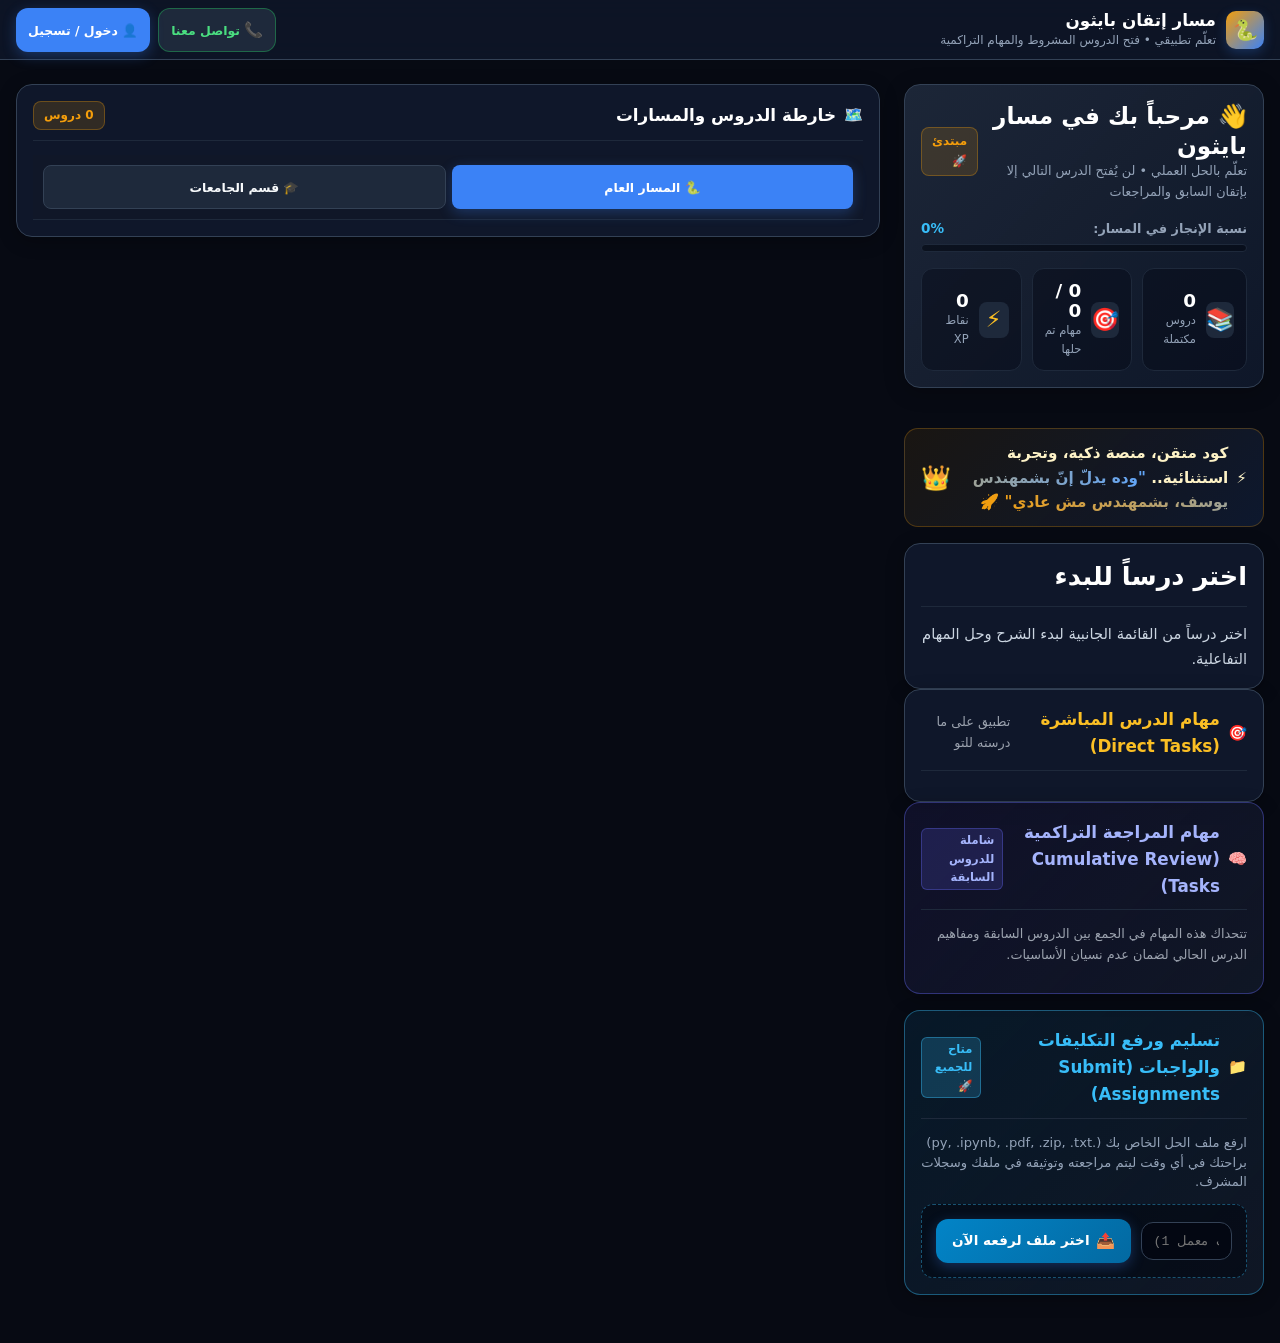
==== templates/index.html @ 4bca8550 "Correct contact phone number to 01050399949" ====
<!DOCTYPE html>
<html lang="ar" dir="rtl">
<head>
    <meta charset="UTF-8">
    <meta name="viewport" content="width=device-width, initial-scale=1.0">
    <title>منصة بايثون التفاعلية | Python Mastery</title>
    <link rel="stylesheet" href="/static/css/style.css">
</head>
<body>

    <!-- Compact Sticky Header -->
    <header>
        <div class="header-inner">
            <div class="logo-group">
                <div class="logo-badge">🐍</div>
                <div class="title-group">
                    <h1>مسار إتقان بايثون</h1>
                    <p>تعلّم تطبيقي • فتح الدروس المشروط والمهام التراكمية</p>
                </div>
            </div>
            
            <div class="header-actions">
                <div id="user-info-area" style="display: flex; align-items: center; gap: 8px;">
                    <button onclick="openContactModal()" class="btn-secondary" style="padding: 6px 12px; font-size: 0.78rem; display: inline-flex; align-items: center; gap: 4px; border-color: rgba(34, 197, 94, 0.4); color: #4ade80;">
                        <span>📞</span> تواصل معنا
                    </button>
                    <button id="btn-open-auth" onclick="openAuthModal()" class="btn-action" style="padding: 6px 12px; font-size: 0.78rem;">
                        👤 دخول / تسجيل
                    </button>
                    <div id="user-pill" style="display: none; align-items: center; gap: 6px;">
                        <span id="user-name-display" style="font-weight: 800; color: #f59e0b; font-size: 0.8rem;"></span>
                        <button id="btn-open-admin" onclick="openAdminModal()" class="btn-action" style="display: none; padding: 4px 10px; font-size: 0.72rem; background: linear-gradient(135deg, #f59e0b, #d97706); border:none; box-shadow: 0 0 10px rgba(245, 158, 11, 0.4);">
                            👑 لوحة الإدارة
                        </button>
                        <button onclick="logoutUser()" class="btn-secondary btn-danger" style="padding: 4px 8px; font-size: 0.72rem;">خروج</button>
                    </div>
                </div>

                <!-- Mobile Drawer Hamburger -->
                <button onclick="toggleMobileDrawer()" class="btn-icon-toggle" aria-label="فتح القائمة">
                    ☰
                </button>
            </div>
        </div>
    </header>

    <!-- Mobile Drawer Off-canvas -->
    <div id="mobile-drawer-backdrop" class="mobile-nav-backdrop" onclick="closeMobileDrawer()">
        <div class="mobile-drawer" onclick="event.stopPropagation()">
            <div class="drawer-header">
                <div class="drawer-title">
                    <span>🐍</span> مسار إتقان بايثون
                </div>
                <button onclick="closeMobileDrawer()" style="background:none; border:none; color: var(--text-muted); font-size: 1.5rem; cursor:pointer;">✕</button>
            </div>
            
            <div class="drawer-links">
                <a href="#dashboard-anchor" onclick="closeMobileDrawer()" class="drawer-link active">
                    <span>📊</span> لوحة تقدمي
                </a>
                <a href="#lessons-anchor" onclick="switchTrack('general'); closeMobileDrawer();" class="drawer-link">
                    <span>🐍</span> المسار العام لبايثون
                </a>
                <a href="#lessons-anchor" onclick="switchTrack('university'); closeMobileDrawer();" class="drawer-link" style="color: #c4b5fd;">
                    <span>🎓</span> قسم الجامعات والمقررات
                </a>
                <a href="#lesson-view-anchor" onclick="closeMobileDrawer()" class="drawer-link">
                    <span>📖</span> الدرس الحالي والمهام
                </a>
                <button onclick="openContactModal(); closeMobileDrawer();" class="drawer-link" style="color: #4ade80; text-align: right; width: 100%;">
                    <span>📞</span> تواصل معنا والدعم الفني
                </button>
                <button id="drawer-admin-btn" onclick="openAdminModal(); closeMobileDrawer();" class="drawer-link" style="display: none; color: #f59e0b; text-align: right; width: 100%;">
                    <span>👑</span> لوحة تحكم المشرف (Admin)
                </button>
                <button onclick="resetProgress(); closeMobileDrawer();" class="drawer-link" style="color: #f87171; text-align: right; width: 100%;">
                    <span>🔄</span> إعادة ضبط التقدم
                </button>
            </div>

            <div style="padding-top: 14px; border-top: 1px solid var(--border-subtle); text-align: center;">
                <span class="badge-status" id="drawer-progress-badge">التقدم: 0%</span>
            </div>
        </div>
    </div>

    <!-- Main Container -->
    <div class="container">
        
        <!-- Mobile & Desktop Student Dashboard Overview Card -->
        <div id="dashboard-anchor" class="student-dashboard-banner">
            <div class="dashboard-user-greeting">
                <div>
                    <h2 id="student-greeting" style="color: #fff; font-weight: 800;">👋 مرحباً بك في مسار بايثون</h2>
                    <p style="color: var(--text-muted); font-size: 0.8rem;">تعلّم بالحل العملي • لن يُفتح الدرس التالي إلا بإتقان السابق والمراجعات</p>
                </div>
                <div style="display: flex; align-items: center; gap: 8px;">
                    <button id="banner-admin-btn" onclick="openAdminModal()" class="btn-action" style="display: none; padding: 6px 14px; font-size: 0.85rem; font-weight: 800; background: linear-gradient(135deg, #f59e0b, #d97706); border: none; box-shadow: 0 0 14px rgba(245, 158, 11, 0.5); cursor: pointer; border-radius: 8px;">
                        👑 لوحة الإدارة (Admin)
                    </button>
                    <span id="student-level-badge" class="student-badge-level">مبتدئ 🚀</span>
                </div>
            </div>

            <div style="margin-top: 4px;">
                <div style="display: flex; justify-content: space-between; align-items: center; margin-bottom: 4px;">
                    <span style="font-size: 0.8rem; font-weight: 700; color: #94a3b8;">نسبة الإنجاز في المسار:</span>
                    <span id="overall-badge" style="font-weight: 800; color: #38bdf8; font-size: 0.85rem;">0%</span>
                </div>
                <div class="progress-bar-container">
                    <div id="progress-bar-fill" class="progress-bar-fill" style="width: 0%;"></div>
                </div>
            </div>

            <div class="metrics-grid">
                <div class="metric-card">
                    <div class="metric-icon">📚</div>
                    <div>
                        <div id="stat-completed-lessons" class="metric-val">0</div>
                        <div class="metric-lbl">دروس مكتملة</div>
                    </div>
                </div>
                <div class="metric-card">
                    <div class="metric-icon" style="color: #34d399;">🎯</div>
                    <div>
                        <div id="progress-stat" class="metric-val">0 / 0</div>
                        <div class="metric-lbl">مهام تم حلها</div>
                    </div>
                </div>
                <div class="metric-card">
                    <div class="metric-icon" style="color: #fbbf24;">⚡</div>
                    <div>
                        <div id="stat-xp" class="metric-val">0</div>
                        <div class="metric-lbl">نقاط XP</div>
                    </div>
                </div>
            </div>
        </div>

        <!-- Sidebar -->
        <aside id="lessons-anchor" class="sidebar">
            <div class="card">
                <div class="card-header">
                    <div class="card-title">
                        <span>🗺️</span> خارطة الدروس والمسارات
                    </div>
                    <span id="roadmap-counter" class="stat-pill">0 دروس</span>
                </div>
                <!-- Track Switcher Tabs -->
                <div style="display: flex; gap: 6px; padding: 10px; background: rgba(17, 24, 39, 0.6); border-bottom: 1px solid var(--border-subtle);">
                    <button id="track-btn-general" onclick="switchTrack('general')" class="btn-action" style="flex: 1; padding: 6px 8px; font-size: 0.78rem; font-weight: 700; border-radius: 8px;">
                        🐍 المسار العام
                    </button>
                    <button id="track-btn-university" onclick="switchTrack('university')" class="btn-secondary" style="flex: 1; padding: 6px 8px; font-size: 0.78rem; font-weight: 700; border-radius: 8px;">
                        🎓 قسم الجامعات
                    </button>
                </div>
                <div id="lesson-list" class="lesson-list">
                    <!-- Lessons loaded via JS -->
                </div>
            </div>
        </aside>

        <!-- Main Content -->
        <main id="lesson-view-anchor" class="main-content">
            
            <!-- Creative Intro Banner for Eng. Youssef -->
            <div class="hero-signature">
                <div class="hero-signature-text">
                    <span>⚡</span>
                    <div>
                        <span>كود متقن، منصة ذكية، وتجربة استثنائية.. </span>
                        <span class="hero-signature-tag">"وده يدلّ إنّ بشمهندس يوسف، بشمهندس مش عادي" 🚀</span>
                    </div>
                </div>
                <span style="font-size: 1.5rem;">👑</span>
            </div>

            <!-- Current Lesson Card -->
            <div class="card">
                <div class="lesson-header-top">
                    <div>
                        <span id="lesson-category" class="category-tag"></span>
                        <h2 id="lesson-title" class="lesson-main-title">اختر درساً للبدء</h2>
                    </div>
                    <div id="lesson-status-tag" class="status-badge"></div>
                </div>

                <div id="lesson-content" class="lesson-body">
                    اختر درساً من القائمة الجانبية لبدء الشرح وحل المهام التفاعلية.
                </div>
            </div>

            <!-- Direct Tasks -->
            <div class="card">
                <div class="card-header">
                    <div class="card-title" style="color: #fbbf24;">
                        <span>🎯</span> مهام الدرس المباشرة (Direct Tasks)
                    </div>
                    <span style="font-size: 0.8rem; color: #9ca3af;">تطبيق على ما درسته للتو</span>
                </div>
                <div id="tasks-container">
                    <!-- Direct Tasks -->
                </div>
            </div>

            <!-- Cumulative Review Tasks -->
            <div id="cumulative-section" class="card" style="border-color: rgba(99, 102, 241, 0.4); background: linear-gradient(135deg, rgba(30, 27, 75, 0.4), rgba(17, 24, 39, 0.9));">
                <div class="card-header">
                    <div class="card-title" style="color: #a5b4fc;">
                        <span>🧠</span> مهام المراجعة التراكمية (Cumulative Review Tasks)
                    </div>
                    <span class="task-badge-cumulative">شاملة للدروس السابقة</span>
                </div>
                <p style="font-size: 0.8rem; color: #9ca3af; margin-bottom: 12px;">تتحداك هذه المهام في الجمع بين الدروس السابقة ومفاهيم الدرس الحالي لضمان عدم نسيان الأساسيات.</p>
                <div id="cumulative-container">
                    <!-- Cumulative Tasks -->
                </div>
            </div>

            <!-- Dedicated Assignment Upload Card for Students -->
            <div id="assignment-upload-section" class="card" style="border-color: rgba(56, 189, 248, 0.4); background: linear-gradient(135deg, rgba(8, 47, 73, 0.4), rgba(17, 24, 39, 0.9)); margin-top: 16px;">
                <div class="card-header">
                    <div class="card-title" style="color: #38bdf8;">
                        <span>📁</span> تسليم ورفع التكليفات والواجبات (Submit Assignments)
                    </div>
                    <span class="task-badge-direct" style="background: rgba(56, 189, 248, 0.2); color: #38bdf8; border-color: rgba(56, 189, 248, 0.4);">متاح للجميع 🚀</span>
                </div>
                <p style="font-size: 0.82rem; color: #94a3b8; margin-bottom: 12px; line-height: 1.5;">
                    ارفع ملف الحل الخاص بك (.py, .ipynb, .pdf, .zip, .txt) براحتك في أي وقت ليتم مراجعته وتوثيقه في ملفك وسجلات المشرف.
                </p>

                <div style="display: flex; flex-direction: column; gap: 10px; background: rgba(3, 7, 18, 0.6); padding: 14px; border-radius: 12px; border: 1px dashed rgba(56, 189, 248, 0.4);">
                    <div style="display: flex; gap: 10px; flex-wrap: wrap; align-items: center;">
                        <input type="text" id="custom-upload-notes" class="code-textarea" style="min-height: 38px; height: 38px; flex: 2; padding: 6px 12px; font-size: 0.82rem;" placeholder="ملاحظة أو اسم المهمة (اختياري - مثال: حل تكليف معمل 1)">
                        <label for="direct-dropzone-input" class="btn-action" style="padding: 8px 16px; font-size: 0.85rem; cursor: pointer; display: inline-flex; align-items: center; gap: 6px; background: linear-gradient(135deg, #0284c7, #0369a1); border: none;">
                            <span>📤</span> اختر ملف لرفعه الآن
                        </label>
                        <input type="file" id="direct-dropzone-input" onchange="handleDirectFileUpload(event)" style="display: none;" accept=".py,.txt,.pdf,.zip,.ipynb">
                    </div>
                    <div id="direct-upload-status" style="display: none; padding: 8px 12px; border-radius: 8px; font-size: 0.82rem;"></div>
                </div>
            </div>

        </main>
    </div>

    <!-- Code Editor Modal -->
    <div id="code-modal" class="modal-backdrop hidden">
        <div class="modal-content">
            <div class="modal-header">
                <div style="display: flex; align-items: center; gap: 8px;">
                    <span id="modal-task-badge" class="task-badge-direct">تمرين</span>
                    <h4 id="modal-task-title" style="color: #fff; font-weight: 700;">محرر حل المهمة</h4>
                </div>
                <button onclick="closeEditor()" style="background:none; border:none; color:#9ca3af; font-size:1.5rem; cursor:pointer;">✕</button>
            </div>

            <div class="modal-body">
                <div class="task-prompt-box">
                    <div style="font-weight: 700; color: #fff; margin-bottom: 4px;">المطلوب:</div>
                    <div id="modal-task-instruction" style="color: #d1d5db; white-space: pre-line;"></div>
                    <div id="modal-hint-box" style="margin-top: 10px; display: none; background: rgba(245, 158, 11, 0.1); border: 1px solid rgba(245, 158, 11, 0.3); padding: 8px 12px; border-radius: 8px; font-size: 0.8rem; color: #fcd34d;"></div>
                </div>

                <div>
                    <div style="display: flex; justify-content: space-between; align-items: center; margin-bottom: 6px; flex-wrap: wrap; gap: 6px;">
                        <span style="font-size: 0.8rem; font-weight: 700; color: #9ca3af;">محرر كود بايثون (Python 3):</span>
                        <div style="display: flex; gap: 8px; align-items: center;">
                            <label for="submission-file-input" class="btn-secondary" style="padding: 3px 8px; font-size: 0.75rem; cursor: pointer; display: inline-flex; align-items: center; gap: 4px; color: #38bdf8; border-color: rgba(56, 189, 248, 0.4);">
                                <span>📁</span> رفع ملف تكليف (.py / ملف)
                            </label>
                            <input type="file" id="submission-file-input" onchange="handleSubmissionFileUpload(event)" style="display: none;" accept=".py,.txt,.pdf,.zip,.ipynb">
                            <button onclick="toggleHint()" style="background:none; border:none; color: #fbbf24; cursor: pointer; font-size: 0.8rem; text-decoration: underline;">💡 تلميح</button>
                        </div>
                    </div>
                    <div id="upload-status-pill" style="display: none; padding: 6px 10px; margin-bottom: 6px; border-radius: 6px; font-size: 0.78rem;"></div>
                    <textarea id="code-editor" class="code-textarea" rows="8" spellcheck="false" placeholder="# يمكنك كتابة الكود هنا أو رفع ملف الحل مباشرة من زر الرفع بالأعلى"></textarea>
                </div>

                <!-- Result Box With Creative Punchline -->
                <div id="result-box" class="result-box" style="display: none;">
                    <div class="youssef-punchline">
                        <span style="font-size: 1.3rem;">🔥</span>
                        <div class="youssef-punchline-text">
                            "وده يدلّ إنّ بشمهندس يوسف، بشمهندس مش عادي" ✨
                        </div>
                    </div>
                    <div id="result-title" style="font-weight: 700; font-size: 0.85rem; margin-bottom: 4px; direction: rtl;"></div>
                    <div id="result-feedback" style="font-size: 0.9rem; margin-bottom: 8px; direction: rtl; font-weight: 600;"></div>
                    <div style="font-size: 0.75rem; color: #9ca3af; margin-bottom: 4px;">Terminal Output:</div>
                    <pre id="result-output" style="background: rgba(0,0,0,0.5); padding: 8px; border-radius: 6px; font-size: 0.8rem; color: #e5e7eb; overflow-x: auto; white-space: pre-wrap; margin:0;"></pre>
                </div>
            </div>

            <div class="modal-footer">
                <div class="modal-footer-actions">
                    <button id="btn-run-code" onclick="testRunCode()" class="btn-secondary">
                        ▶️ تجربة الكود
                    </button>
                    <button id="btn-submit-task" onclick="submitTaskCode()" class="btn-action">
                        🚀 إرسال وتحقق
                    </button>
                </div>
                <button onclick="closeEditor()" class="btn-secondary" style="color: var(--text-dim);">
                    إغلاق المحرر
                </button>
            </div>
        </div>
    </div>

    <!-- Auth Modal (Register / Login) -->
    <div id="auth-modal" class="modal-backdrop hidden">
        <div class="modal-content" style="max-width: 420px;">
            <div class="modal-header">
                <h4 id="auth-modal-title" style="color: #fff; font-weight: 700;">تسجيل الدخول</h4>
                <button onclick="closeAuthModal()" style="background:none; border:none; color:#9ca3af; font-size:1.5rem; cursor:pointer;">✕</button>
            </div>
            <div class="modal-body" style="gap: 12px;">
                <div style="display: flex; gap: 8px; border-bottom: 1px solid var(--border-color); padding-bottom: 8px;">
                    <button id="tab-login" onclick="switchAuthTab('login')" class="btn-action" style="flex: 1; font-size: 0.85rem; padding: 6px;">دخول</button>
                    <button id="tab-register" onclick="switchAuthTab('register')" class="btn-secondary" style="flex: 1; font-size: 0.85rem; padding: 6px;">حساب جديد</button>
                </div>
                <div>
                    <label style="font-size: 0.8rem; color: #9ca3af; display: block; margin-bottom: 4px;">اسم المستخدم:</label>
                    <input id="auth-username" type="text" class="code-textarea" style="min-height: 42px; height: 42px; padding: 8px 12px; font-family: inherit; font-size: 0.9rem;" placeholder="مثال: youssef">
                </div>
                <div id="auth-email-group" style="display: none;">
                    <label style="font-size: 0.8rem; color: #9ca3af; display: block; margin-bottom: 4px;">البريد الإلكتروني:</label>
                    <input id="auth-email" type="email" class="code-textarea" style="min-height: 42px; height: 42px; padding: 8px 12px; font-family: inherit; font-size: 0.9rem;" placeholder="example@mail.com">
                </div>
                <div>
                    <label style="font-size: 0.8rem; color: #9ca3af; display: block; margin-bottom: 4px;">كلمة المرور:</label>
                    <input id="auth-password" type="password" class="code-textarea" style="min-height: 42px; height: 42px; padding: 8px 12px; font-family: inherit; font-size: 0.9rem;" placeholder="••••••••">
                </div>
                <div id="auth-error-msg" style="display: none; color: #f87171; font-size: 0.8rem; background: rgba(239, 68, 68, 0.1); padding: 8px; border-radius: 6px; border: 1px solid rgba(239, 68, 68, 0.3);"></div>
            </div>
            <div class="modal-footer" style="flex-direction: row;">
                <button onclick="closeAuthModal()" class="btn-secondary" style="flex: 1;">إلغاء</button>
                <button id="btn-submit-auth" onclick="submitAuth()" class="btn-action" style="flex: 2;">تسجيل الدخول</button>
            </div>
        </div>
    </div>

    <!-- In-Page Admin Dashboard Modal -->
    <div id="admin-modal" class="modal-backdrop hidden" style="align-items: center; justify-content: center; padding: 16px;">
        <div class="modal-content" style="max-width: 950px; width: 100%; border-radius: 16px; border-bottom: 1px solid var(--border-color); max-height: 88vh; display: flex; flex-direction: column;">
            <div class="modal-header">
                <div style="display: flex; align-items: center; gap: 8px;">
                    <span style="font-size: 1.3rem;">👑</span>
                    <div>
                        <h4 style="color: #fff; font-weight: 800; margin: 0;">لوحة تحكم المشرف (Admin Control)</h4>
                        <span style="font-size: 0.72rem; color: #9ca3af;">مراقبة الطلاب • إدارة الحسابات • حذف المستخدمين</span>
                    </div>
                </div>
                <button onclick="closeAdminModal()" style="background:none; border:none; color:#9ca3af; font-size:1.5rem; cursor:pointer;">✕</button>
            </div>

            <!-- Admin Navigation Tabs -->
            <div style="display: flex; gap: 8px; padding: 10px 16px; background: rgba(17, 24, 39, 0.8); border-bottom: 1px solid var(--border-color); overflow-x: auto; flex-wrap: wrap;">
                <button id="adm-tab-btn-overview" onclick="switchAdminTab('overview')" class="btn-action" style="padding: 6px 12px; font-size: 0.8rem; border-radius: 8px;">
                    📊 النظرة العامة والنشاط
                </button>
                <button id="adm-tab-btn-students" onclick="switchAdminTab('students')" class="btn-secondary" style="padding: 6px 12px; font-size: 0.8rem; border-radius: 8px;">
                    👥 إدارة الطلاب (<span id="adm-badge-users">0</span>)
                </button>
                <button id="adm-tab-btn-submissions" onclick="switchAdminTab('submissions')" class="btn-secondary" style="padding: 6px 12px; font-size: 0.8rem; border-radius: 8px; color: #a78bfa; border-color: rgba(167, 139, 250, 0.4);">
                    📁 ملفات وتكليفات الطلاب (<span id="adm-badge-files">0</span>)
                </button>
                <button id="adm-tab-btn-codes" onclick="switchAdminTab('codes')" class="btn-secondary" style="padding: 6px 12px; font-size: 0.8rem; border-radius: 8px; color: #34d399; border-color: rgba(52, 211, 153, 0.4);">
                    💻 فاحص أكواد المهام المحلولة
                </button>
                <button id="adm-tab-btn-creator" onclick="switchAdminTab('creator')" class="btn-secondary" style="padding: 6px 12px; font-size: 0.8rem; border-radius: 8px; color: #fbbf24; border-color: rgba(251, 191, 36, 0.4);">
                    ➕ نشر مهمة / درس جديد
                </button>
                <button id="adm-tab-btn-inquiries" onclick="switchAdminTab('inquiries')" class="btn-secondary" style="padding: 6px 12px; font-size: 0.8rem; border-radius: 8px; color: #38bdf8; border-color: rgba(56, 189, 248, 0.4);">
                    📨 الرسائل والدعم (<span id="adm-badge-inquiries">0</span>)
                </button>
            </div>

            <div class="modal-body" style="padding: 16px; overflow-y: auto;">
                
                <!-- TAB 1: OVERVIEW & LIVE LOGINS -->
                <div id="adm-tab-overview">
                    <!-- Admin Stat Cards -->
                    <div style="display: grid; grid-template-columns: repeat(auto-fit, minmax(170px, 1fr)); gap: 12px; margin-bottom: 16px;">
                        <div style="background: rgba(17, 24, 39, 0.8); border: 1px solid var(--border-color); border-radius: 12px; padding: 12px; display: flex; align-items: center; gap: 12px;">
                            <span style="font-size: 1.8rem;">👥</span>
                            <div>
                                <div id="admin-stat-users" style="font-size: 1.4rem; font-weight: 800; color: #fff;">0</div>
                                <div style="font-size: 0.75rem; color: var(--text-muted);">إجمالي المسجلين</div>
                            </div>
                        </div>
                        <div style="background: rgba(17, 24, 39, 0.8); border: 1px solid var(--border-color); border-radius: 12px; padding: 12px; display: flex; align-items: center; gap: 12px;">
                            <span style="font-size: 1.8rem; color: #34d399;">🎯</span>
                            <div>
                                <div id="admin-stat-tasks" style="font-size: 1.4rem; font-weight: 800; color: #34d399;">0</div>
                                <div style="font-size: 0.75rem; color: var(--text-muted);">مهام تم حلها</div>
                            </div>
                        </div>
                        <div style="background: rgba(17, 24, 39, 0.8); border: 1px solid var(--border-color); border-radius: 12px; padding: 12px; display: flex; align-items: center; gap: 12px;">
                            <span style="font-size: 1.8rem; color: #fbbf24;">🏆</span>
                            <div>
                                <div id="admin-stat-lessons" style="font-size: 1.4rem; font-weight: 800; color: #fbbf24;">0</div>
                                <div style="font-size: 0.75rem; color: var(--text-muted);">دروس مكتملة</div>
                            </div>
                        </div>
                        <div style="background: rgba(17, 24, 39, 0.8); border: 1px solid var(--border-color); border-radius: 12px; padding: 12px; display: flex; align-items: center; gap: 12px;">
                            <span style="font-size: 1.8rem; color: #a78bfa;">📁</span>
                            <div>
                                <div id="admin-stat-submissions" style="font-size: 1.4rem; font-weight: 800; color: #a78bfa;">0</div>
                                <div style="font-size: 0.75rem; color: var(--text-muted);">ملفات تكليفات</div>
                            </div>
                        </div>
                        <div style="background: rgba(17, 24, 39, 0.8); border: 1px solid var(--border-color); border-radius: 12px; padding: 12px; display: flex; align-items: center; gap: 12px;">
                            <span style="font-size: 1.8rem; color: #38bdf8;">📞</span>
                            <div>
                                <div id="admin-stat-inquiries" style="font-size: 1.4rem; font-weight: 800; color: #38bdf8;">0</div>
                                <div style="font-size: 0.75rem; color: var(--text-muted);">رسائل وتواصل</div>
                            </div>
                        </div>
                    </div>

                    <!-- Recent Login History -->
                    <div style="background: rgba(3, 7, 18, 0.6); border: 1px solid var(--border-color); border-radius: 12px; overflow: hidden;">
                        <div style="padding: 10px 14px; background: rgba(17, 24, 39, 0.9); border-bottom: 1px solid var(--border-color); display: flex; justify-content: space-between; align-items: center;">
                            <span style="font-weight: 700; color: #60a5fa; font-size: 0.85rem;">🕒 آخر نشاط تسجيل دخول (Live Access):</span>
                            <span style="font-size: 0.72rem; color: #94a3b8;">تحديث دوري ومستمر</span>
                        </div>
                        <div style="overflow-x: auto; max-height: 260px;">
                            <table style="width: 100%; border-collapse: collapse; text-align: right; font-size: 0.78rem;">
                                <thead>
                                    <tr style="background: rgba(17, 24, 39, 0.5); color: #94a3b8;">
                                        <th style="padding: 8px 10px;">المستخدم</th>
                                        <th style="padding: 8px 10px;">عنوان IP</th>
                                        <th style="padding: 8px 10px;">الوقت والتاريخ</th>
                                    </tr>
                                </thead>
                                <tbody id="admin-logins-tbody">
                                    <tr><td colspan="3" style="text-align: center; color: #9ca3af; padding: 12px;">جاري تحميل السجلات...</td></tr>
                                </tbody>
                            </table>
                        </div>
                    </div>
                </div>

                <!-- TAB 2: STUDENTS MANAGEMENT -->
                <div id="adm-tab-students" style="display: none;">
                    <div style="background: rgba(3, 7, 18, 0.6); border: 1px solid var(--border-color); border-radius: 12px; overflow: hidden;">
                        <div style="padding: 10px 14px; background: rgba(17, 24, 39, 0.9); border-bottom: 1px solid var(--border-color); display: flex; justify-content: space-between; align-items: center; flex-wrap: wrap; gap: 8px;">
                            <span style="font-weight: 700; color: #fff; font-size: 0.85rem;">🎓 قائمة الطلاب وإدارة الحسابات:</span>
                            <div style="display: flex; gap: 8px;">
                                <input type="text" id="adm-search-student" onkeyup="filterStudentsTable()" placeholder="🔍 بحث باسم الطالب أو الإيميل..." class="code-textarea" style="min-height: 32px; height: 32px; padding: 4px 10px; font-size: 0.75rem; width: 200px;">
                                <button onclick="fetchAdminStats()" class="btn-secondary" style="padding: 3px 8px; font-size: 0.72rem;">🔄 تحديث</button>
                            </div>
                        </div>
                        <div style="overflow-x: auto; max-height: 380px;">
                            <table style="width: 100%; border-collapse: collapse; text-align: right; font-size: 0.82rem;">
                                <thead>
                                    <tr style="background: rgba(17, 24, 39, 0.5); color: #94a3b8; border-bottom: 1px solid var(--border-color);">
                                        <th style="padding: 10px;">المستخدم</th>
                                        <th style="padding: 10px;">البريد الإلكتروني</th>
                                        <th style="padding: 10px;">الرتبة</th>
                                        <th style="padding: 10px;">المهام المحلولة</th>
                                        <th style="padding: 10px;">آخر ظهور</th>
                                        <th style="padding: 10px; text-align: center;">إجراءات</th>
                                    </tr>
                                </thead>
                                <tbody id="admin-students-tbody">
                                    <tr><td colspan="6" style="text-align: center; color: #9ca3af; padding: 16px;">جاري التحميل...</td></tr>
                                </tbody>
                            </table>
                        </div>
                    </div>
                </div>

                <!-- TAB 3: UPLOADED ASSIGNMENT FILES -->
                <div id="adm-tab-submissions" style="display: none;">
                    <div style="background: rgba(3, 7, 18, 0.6); border: 1px solid rgba(167, 139, 250, 0.3); border-radius: 12px; overflow: hidden;">
                        <div style="padding: 10px 14px; background: rgba(88, 28, 135, 0.25); border-bottom: 1px solid rgba(167, 139, 250, 0.3); display: flex; justify-content: space-between; align-items: center; flex-wrap: wrap; gap: 8px;">
                            <span style="font-weight: 700; color: #c4b5fd; font-size: 0.85rem;">📁 تكليفات وملفات الطلاب المرفوعة (Assignment Files):</span>
                            <span style="font-size: 0.75rem; color: #94a3b8;">اضغط على 'تنزيل' لتحميل ومعاينة أي ملف في جهازك</span>
                        </div>
                        <div style="overflow-x: auto; max-height: 380px;">
                            <table style="width: 100%; border-collapse: collapse; text-align: right; font-size: 0.78rem;">
                                <thead>
                                    <tr style="background: rgba(17, 24, 39, 0.5); color: #94a3b8; border-bottom: 1px solid var(--border-color);">
                                        <th style="padding: 8px 10px;">الطالب</th>
                                        <th style="padding: 8px 10px;">اسم الملف</th>
                                        <th style="padding: 8px 10px;">ملاحظات / المهمة</th>
                                        <th style="padding: 8px 10px;">الحجم</th>
                                        <th style="padding: 8px 10px;">تاريخ الرفع</th>
                                        <th style="padding: 8px 10px; text-align: center;">تحميل / فتح</th>
                                    </tr>
                                </thead>
                                <tbody id="admin-submissions-tbody">
                                    <tr><td colspan="6" style="text-align: center; color: #9ca3af; padding: 14px;">لا توجد ملفات مرفوعة حتى الآن</td></tr>
                                </tbody>
                            </table>
                        </div>
                    </div>
                </div>

                <!-- TAB 4: LIVE CODE INSPECTOR (Actual student solutions) -->
                <div id="adm-tab-codes" style="display: none;">
                    <div style="background: rgba(3, 7, 18, 0.6); border: 1px solid rgba(52, 211, 153, 0.3); border-radius: 12px; overflow: hidden;">
                        <div style="padding: 10px 14px; background: rgba(6, 78, 59, 0.25); border-bottom: 1px solid rgba(52, 211, 153, 0.3); display: flex; justify-content: space-between; align-items: center;">
                            <span style="font-weight: 700; color: #6ee7b7; font-size: 0.85rem;">💻 فاحص أكواد الطلاب وحلول المهام المباشرة:</span>
                            <span style="font-size: 0.72rem; color: #94a3b8;">اضغط على أي حل لمعاينة كود الطالب بالكامل</span>
                        </div>
                        <div style="overflow-x: auto; max-height: 380px;">
                            <table style="width: 100%; border-collapse: collapse; text-align: right; font-size: 0.78rem;">
                                <thead>
                                    <tr style="background: rgba(17, 24, 39, 0.5); color: #94a3b8; border-bottom: 1px solid var(--border-color);">
                                        <th style="padding: 8px 10px;">الطالب</th>
                                        <th style="padding: 8px 10px;">معرف المهمة والدرس</th>
                                        <th style="padding: 8px 10px;">النتيجة</th>
                                        <th style="padding: 8px 10px;">تاريخ الإرسال</th>
                                        <th style="padding: 8px 10px; text-align: center;">الكود</th>
                                    </tr>
                                </thead>
                                <tbody id="admin-codes-tbody">
                                    <tr><td colspan="5" style="text-align: center; color: #9ca3af; padding: 14px;">لا توجد أكواد مرسلة حتى الآن</td></tr>
                                </tbody>
                            </table>
                        </div>
                    </div>
                </div>

                <!-- TAB 5: TASK & LESSON CREATOR -->
                <div id="adm-tab-creator" style="display: none;">
                    <div style="background: rgba(17, 24, 39, 0.8); border: 1px solid rgba(245, 158, 11, 0.3); border-radius: 12px; padding: 16px;">
                        <div style="display: flex; align-items: center; gap: 8px; margin-bottom: 14px; border-bottom: 1px solid rgba(245, 158, 11, 0.2); padding-bottom: 8px;">
                            <span style="font-size: 1.4rem;">➕</span>
                            <div>
                                <h4 style="color: #fbbf24; margin: 0; font-weight: 800;">إنشاء ونشر درس وتكليف جديد على المنصة</h4>
                                <span style="font-size: 0.75rem; color: #9ca3af;">أضف المهمة التي تريدها براحتك ليتم إدراجها فوراً للطلاب في المسار العام أو قسم الجامعات</span>
                            </div>
                        </div>

                        <div style="display: grid; grid-template-columns: 1fr 1fr; gap: 12px; margin-bottom: 12px;">
                            <div>
                                <label style="font-size: 0.8rem; color: #9ca3af; display: block; margin-bottom: 4px;">المسار المستهدف:</label>
                                <select id="adm-new-track" class="code-textarea" style="min-height: 38px; height: 38px; padding: 6px 10px; font-size: 0.85rem;">
                                    <option value="general">🐍 المسار العام لبايثون</option>
                                    <option value="university">🎓 قسم الجامعات والمقررات الأكاديمية</option>
                                </select>
                            </div>
                            <div>
                                <label style="font-size: 0.8rem; color: #9ca3af; display: block; margin-bottom: 4px;">تصنيف الدرس (Category):</label>
                                <input id="adm-new-category" type="text" class="code-textarea" style="min-height: 38px; height: 38px; padding: 6px 10px; font-size: 0.85rem;" placeholder="مثال: الخوارزميات، الدوال، OOP">
                            </div>
                        </div>

                        <div style="margin-bottom: 12px;">
                            <label style="font-size: 0.8rem; color: #9ca3af; display: block; margin-bottom: 4px;">عنوان الدرس (Lesson Title):</label>
                            <input id="adm-new-title" type="text" class="code-textarea" style="min-height: 38px; height: 38px; padding: 6px 10px; font-size: 0.85rem;" placeholder="مثال: القواميس المتقدمة (Dictionaries & Sets)">
                        </div>

                        <div style="margin-bottom: 12px;">
                            <label style="font-size: 0.8rem; color: #9ca3af; display: block; margin-bottom: 4px;">شرح تمهيدي للدرس (Markdown / Text):</label>
                            <textarea id="adm-new-content" class="code-textarea" rows="4" placeholder="اكتب شرحاً سريعاً أو أمثلة برمجية ليراها الطالب قبل حل المهمة..."></textarea>
                        </div>

                        <div style="background: rgba(3, 7, 18, 0.6); padding: 12px; border-radius: 10px; border: 1px solid var(--border-color); margin-bottom: 14px;">
                            <div style="font-size: 0.82rem; font-weight: 700; color: #fbbf24; margin-bottom: 10px;">🎯 بيانات المهمة والتكليف التطبيقي:</div>
                            
                            <div style="margin-bottom: 10px;">
                                <label style="font-size: 0.78rem; color: #9ca3af; display: block; margin-bottom: 4px;">عنوان المهمة:</label>
                                <input id="adm-new-task-title" type="text" class="code-textarea" style="min-height: 36px; height: 36px; padding: 6px 10px; font-size: 0.82rem;" placeholder="مثال: المهمة 1: استخراج المفاتيح الفريدة">
                            </div>

                            <div style="margin-bottom: 10px;">
                                <label style="font-size: 0.78rem; color: #9ca3af; display: block; margin-bottom: 4px;">نص المطلوب والتعليمات (Instruction):</label>
                                <textarea id="adm-new-task-instruction" class="code-textarea" rows="2" placeholder="اكتب المطلوب من الطالب بدقة..."></textarea>
                            </div>

                            <div style="display: grid; grid-template-columns: 1fr 1fr; gap: 10px; margin-bottom: 10px;">
                                <div>
                                    <label style="font-size: 0.78rem; color: #9ca3af; display: block; margin-bottom: 4px;">كود البداية التمهيدي (Starter Code):</label>
                                    <textarea id="adm-new-starter-code" class="code-textarea" rows="3" placeholder="# اكتب الكود هنا\n"></textarea>
                                </div>
                                <div>
                                    <label style="font-size: 0.78rem; color: #9ca3af; display: block; margin-bottom: 4px;">المخرجات المتوقعة للاجتياز (Expected Output):</label>
                                    <textarea id="adm-new-expected-output" class="code-textarea" rows="3" placeholder="المخرجات الدقيقة التي سيقارن بها المحرك لاجتياز المهمة..."></textarea>
                                </div>
                            </div>

                            <div>
                                <label style="font-size: 0.78rem; color: #9ca3af; display: block; margin-bottom: 4px;">تلميح مساعدة (Hint - اختياري):</label>
                                <input id="adm-new-hint" type="text" class="code-textarea" style="min-height: 36px; height: 36px; padding: 6px 10px; font-size: 0.82rem;" placeholder="تلميح لمساعدة الطالب إذا تعثر...">
                            </div>
                        </div>

                        <div id="adm-creator-status" style="display: none; padding: 10px; border-radius: 8px; margin-bottom: 10px; font-size: 0.82rem;"></div>

                        <button id="btn-create-task-submit" onclick="submitAdminNewTask()" class="btn-action" style="width: 100%; padding: 10px; font-size: 0.9rem; font-weight: 700; background: linear-gradient(135deg, #f59e0b, #d97706); border: none;">
                            🚀 نشر المهمة على المنصة الآن
                        </button>
                    </div>
                </div>

                <!-- TAB 6: CONTACT INQUIRIES -->
                <div id="adm-tab-inquiries" style="display: none;">
                    <div style="background: rgba(3, 7, 18, 0.6); border: 1px solid rgba(56, 189, 248, 0.3); border-radius: 12px; overflow: hidden;">
                        <div style="padding: 10px 14px; background: rgba(14, 116, 144, 0.25); border-bottom: 1px solid rgba(56, 189, 248, 0.3); display: flex; justify-content: space-between; align-items: center;">
                            <span style="font-weight: 700; color: #38bdf8; font-size: 0.85rem;">📨 رسائل وطلبات التواصل والدعم الفني:</span>
                        </div>
                        <div style="overflow-x: auto; max-height: 380px;">
                            <table style="width: 100%; border-collapse: collapse; text-align: right; font-size: 0.78rem;">
                                <thead>
                                    <tr style="background: rgba(17, 24, 39, 0.5); color: #94a3b8; border-bottom: 1px solid var(--border-color);">
                                        <th style="padding: 8px 10px;">الاسم</th>
                                        <th style="padding: 8px 10px;">بيانات التواصل</th>
                                        <th style="padding: 8px 10px;">نص الرسالة / الاستفسار</th>
                                        <th style="padding: 8px 10px;">التاريخ</th>
                                    </tr>
                                </thead>
                                <tbody id="admin-inquiries-tbody">
                                    <tr><td colspan="4" style="text-align: center; color: #9ca3af; padding: 14px;">جاري تحميل الرسائل...</td></tr>
                                </tbody>
                            </table>
                        </div>
                    </div>
                </div>

            </div>

            <div class="modal-footer" style="padding: 10px 16px;">
                <button onclick="closeAdminModal()" class="btn-secondary" style="width: 100%;">
                    إغلاق لوحة الإدارة
                </button>
            </div>
        </div>
    </div>

    <!-- Contact & Direct Call Modal -->
    <div id="contact-modal" class="modal-backdrop hidden" style="align-items: center; justify-content: center; padding: 16px;">
        <div class="modal-content" style="max-width: 480px; width: 100%;">
            <div class="modal-header">
                <div style="display: flex; align-items: center; gap: 8px;">
                    <span style="font-size: 1.3rem;">📞</span>
                    <div>
                        <h4 style="color: #fff; font-weight: 800; margin: 0;">تواصل مع البشمهندس يوسف</h4>
                        <span style="font-size: 0.72rem; color: #9ca3af;">دعم فني • استفسارات برمجية • تدريب خاص</span>
                    </div>
                </div>
                <button onclick="closeContactModal()" style="background:none; border:none; color:#9ca3af; font-size:1.5rem; cursor:pointer;">✕</button>
            </div>

            <div class="modal-body" style="gap: 12px;">
                <!-- Direct Call / WhatsApp Quick Cards -->
                <div style="background: linear-gradient(135deg, rgba(34, 197, 94, 0.15), rgba(16, 185, 129, 0.05)); border: 1px solid rgba(34, 197, 94, 0.3); border-radius: 12px; padding: 12px;">
                    <div style="font-size: 0.78rem; color: #86efac; font-weight: 700; margin-bottom: 8px;">اتصال مباشر أو واتساب:</div>
                    <div style="display: flex; align-items: center; justify-content: space-between; flex-wrap: wrap; gap: 8px;">
                        <span style="font-family: monospace; font-size: 1.15rem; font-weight: 800; color: #fff; direction: ltr; letter-spacing: 1px;">
                            01050399949
                        </span>
                        <div style="display: flex; gap: 6px;">
                            <a href="tel:01050399949" class="btn-action" style="padding: 6px 12px; font-size: 0.78rem; text-decoration: none; background: #22c55e;">
                                📞 اتصال
                            </a>
                            <a href="https://wa.me/201050399949" target="_blank" rel="noopener" class="btn-secondary" style="padding: 6px 12px; font-size: 0.78rem; text-decoration: none; border-color: #22c55e; color: #4ade80;">
                                💬 واتساب
                            </a>
                        </div>
                    </div>
                </div>

                <div style="text-align: center; color: #64748b; font-size: 0.75rem; position: relative;">
                    <span>أو أرسل استفسارك مباشرة وسيصل للداشبورد فوراً:</span>
                </div>

                <div>
                    <label style="font-size: 0.8rem; color: #9ca3af; display: block; margin-bottom: 4px;">الاسم الكريم:</label>
                    <input id="contact-name" type="text" class="code-textarea" style="min-height: 40px; height: 40px; padding: 8px 12px; font-family: inherit; font-size: 0.88rem;" placeholder="اسمك أو اسم حسابك">
                </div>

                <div>
                    <label style="font-size: 0.8rem; color: #9ca3af; display: block; margin-bottom: 4px;">رقم الموبايل أو الواتساب أو الإيميل:</label>
                    <input id="contact-info" type="text" class="code-textarea" style="min-height: 40px; height: 40px; padding: 8px 12px; font-family: inherit; font-size: 0.88rem;" placeholder="مثال: 010... أو yourname@mail.com">
                </div>

                <div>
                    <label style="font-size: 0.8rem; color: #9ca3af; display: block; margin-bottom: 4px;">الرسالة أو الاستفسار:</label>
                    <textarea id="contact-message" class="code-textarea" rows="3" style="min-height: 70px; padding: 8px 12px; font-family: inherit; font-size: 0.88rem;" placeholder="اكتب سؤالك أو ما تريد التواصل بشأنه..."></textarea>
                </div>

                <div id="contact-status-msg" style="display: none; padding: 8px; border-radius: 6px; font-size: 0.8rem;"></div>
            </div>

            <div class="modal-footer" style="flex-direction: row; gap: 8px;">
                <button onclick="closeContactModal()" class="btn-secondary" style="flex: 1;">إلغاء</button>
                <button id="btn-submit-contact" onclick="submitContactForm()" class="btn-action" style="flex: 2; background: linear-gradient(135deg, #10b981, #059669);">
                    🚀 إرسال الرسالة
                </button>
            </div>
        </div>
    </div>

    <!-- Mobile Fixed Bottom Navigation Bar -->
    <nav class="bottom-nav">
        <a href="#dashboard-anchor" class="bottom-nav-item active">
            <span class="nav-icon">📊</span>
            <span>التقدم</span>
        </a>
        <a href="#lessons-anchor" class="bottom-nav-item">
            <span class="nav-icon">🗺️</span>
            <span>الدروس</span>
        </a>
        <a href="#lesson-view-anchor" class="bottom-nav-item">
            <span class="nav-icon">📖</span>
            <span>الدرس</span>
        </a>
        <a href="javascript:void(0)" onclick="handleMobileAccountClick()" class="bottom-nav-item">
            <span class="nav-icon">👤</span>
            <span>حسابي</span>
        </a>
    </nav>

    <script>
        let currentLessonId = null;
        let currentActiveTask = null;
        let platformState = null;
        let authMode = "login"; // "login" or "register"
        let currentTrack = "general"; // "general" or "university"

        function switchTrack(track) {
            currentTrack = track;
            const btnGeneral = document.getElementById('track-btn-general');
            const btnUni = document.getElementById('track-btn-university');
            if (track === 'general') {
                if (btnGeneral) { btnGeneral.className = 'btn-action'; }
                if (btnUni) { btnUni.className = 'btn-secondary'; }
            } else {
                if (btnGeneral) { btnGeneral.className = 'btn-secondary'; }
                if (btnUni) { btnUni.className = 'btn-action'; }
            }

            // Find first unlocked lesson in this track
            if (platformState && platformState.lessons) {
                const trackLessons = platformState.lessons.filter(l => (l.track || 'general') === track);
                if (trackLessons.length > 0) {
                    const firstUnlocked = trackLessons.find(l => l.unlocked) || trackLessons[0];
                    loadLesson(firstUnlocked.id);
                }
            }
            renderRoadmap();
        }

        function toggleMobileDrawer() {
            const drawer = document.getElementById('mobile-drawer-backdrop');
            if (drawer) {
                drawer.classList.toggle('active');
            }
        }

        function closeMobileDrawer() {
            const drawer = document.getElementById('mobile-drawer-backdrop');
            if (drawer) {
                drawer.classList.remove('active');
            }
        }

        function handleMobileAccountClick() {
            if (platformState && platformState.user) {
                toggleMobileDrawer();
            } else {
                openAuthModal();
            }
        }

        function openAuthModal() {
            document.getElementById('auth-modal').classList.remove('hidden');
            document.getElementById('auth-error-msg').style.display = 'none';
        }

        function closeAuthModal() {
            document.getElementById('auth-modal').classList.add('hidden');
        }

        function switchAuthTab(mode) {
            authMode = mode;
            const tabLogin = document.getElementById('tab-login');
            const tabReg = document.getElementById('tab-register');
            const emailGroup = document.getElementById('auth-email-group');
            const title = document.getElementById('auth-modal-title');
            const submitBtn = document.getElementById('btn-submit-auth');
            document.getElementById('auth-error-msg').style.display = 'none';

            if (mode === 'login') {
                tabLogin.className = 'btn-action';
                tabReg.className = 'btn-secondary';
                emailGroup.style.display = 'none';
                title.textContent = 'تسجيل الدخول';
                submitBtn.textContent = 'تسجيل الدخول';
            } else {
                tabLogin.className = 'btn-secondary';
                tabReg.className = 'btn-action';
                emailGroup.style.display = 'block';
                title.textContent = 'إنشاء حساب جديد';
                submitBtn.textContent = 'إنشاء حساب';
            }
        }

        async function submitAuth() {
            const username = document.getElementById('auth-username').value.trim();
            const email = document.getElementById('auth-email').value.trim();
            const password = document.getElementById('auth-password').value;
            const errorBox = document.getElementById('auth-error-msg');
            const submitBtn = document.getElementById('btn-submit-auth');

            errorBox.style.display = 'none';
            submitBtn.disabled = true;

            const endpoint = authMode === 'login' ? '/api/auth/login' : '/api/auth/register';
            const payload = authMode === 'login' 
                ? { username_or_email: username, password: password }
                : { username: username, email: email, password: password };

            try {
                const res = await fetch(endpoint, {
                    method: 'POST',
                    headers: { 'Content-Type': 'application/json' },
                    body: JSON.stringify(payload)
                });
                const data = await res.json();
                if (!res.ok || !data.success) {
                    errorBox.textContent = data.error || 'حدث خطأ في المصادقة';
                    errorBox.style.display = 'block';
                } else {
                    closeAuthModal();
                    await fetchPlatformState();
                }
            } catch (err) {
                errorBox.textContent = 'خطأ في الاتصال بالخادم';
                errorBox.style.display = 'block';
            } finally {
                submitBtn.disabled = false;
            }
        }

        async function logoutUser() {
            await fetch('/api/auth/logout', { method: 'POST' });
            await fetchPlatformState();
        }

        async function fetchPlatformState() {
            try {
                const res = await fetch('/api/status');
                platformState = await res.json();

                // Update user header state
                const openAuthBtn = document.getElementById('btn-open-auth');
                const userPill = document.getElementById('user-pill');
                const nameDisplay = document.getElementById('user-name-display');

                const btnOpenAdmin = document.getElementById('btn-open-admin');
                const drawerAdminBtn = document.getElementById('drawer-admin-btn');
                const bannerAdminBtn = document.getElementById('banner-admin-btn');

                if (platformState.user) {
                    openAuthBtn.style.display = 'none';
                    userPill.style.display = 'flex';
                    nameDisplay.textContent = '👤 ' + platformState.user.username;
                    const isAdmin = platformState.user.role === 'admin';
                    if (btnOpenAdmin) btnOpenAdmin.style.display = isAdmin ? 'inline-block' : 'none';
                    if (drawerAdminBtn) drawerAdminBtn.style.display = isAdmin ? 'block' : 'none';
                    if (bannerAdminBtn) bannerAdminBtn.style.display = isAdmin ? 'inline-block' : 'none';

                    const greeting = document.getElementById('student-greeting');
                    if (greeting) greeting.textContent = `👋 مرحباً بك يا ${platformState.user.username}`;
                } else {
                    openAuthBtn.style.display = 'block';
                    userPill.style.display = 'none';
                    if (btnOpenAdmin) btnOpenAdmin.style.display = 'none';
                    if (drawerAdminBtn) drawerAdminBtn.style.display = 'none';
                    if (bannerAdminBtn) bannerAdminBtn.style.display = 'none';

                    const greeting = document.getElementById('student-greeting');
                    if (greeting) greeting.textContent = `👋 مرحباً بك في مسار بايثون`;
                }

                renderRoadmap();
                if (!currentLessonId && platformState.lessons.length > 0) {
                    loadLesson(platformState.lessons[0].id);
                } else if (currentLessonId) {
                    loadLesson(currentLessonId);
                }
            } catch (err) {
                console.error("Error fetching state:", err);
            }
        }

        function renderRoadmap() {
            const list = document.getElementById('lesson-list');
            list.innerHTML = '';

            let totalTasks = 0;
            let totalDone = 0;
            let completedLessonsCount = 0;

            const filteredLessons = platformState.lessons.filter(l => (l.track || 'general') === currentTrack);

            platformState.lessons.forEach(l => {
                totalTasks += l.total_tasks;
                totalDone += l.completed_tasks;
                if (l.completed) completedLessonsCount++;
            });

            filteredLessons.forEach(l => {

                const card = document.createElement('div');
                const isSelected = l.id === currentLessonId;

                let stateBadge = '';
                let extraClasses = '';

                if (!l.unlocked) {
                    extraClasses = 'locked';
                    stateBadge = '<span class="status-badge badge-locked">🔒 مقفل</span>';
                } else if (l.completed) {
                    extraClasses = 'completed';
                    stateBadge = '<span class="status-badge badge-done">✓ مكتمل</span>';
                } else {
                    stateBadge = `<span class="status-badge badge-progress">${l.completed_tasks}/${l.total_tasks} مهام</span>`;
                }

                if (isSelected) extraClasses += ' selected';

                card.className = `lesson-item ${extraClasses}`;
                card.onclick = () => {
                    if (l.unlocked) {
                        loadLesson(l.id);
                        // On small mobile screens, smoothly scroll to lesson content view
                        if (window.innerWidth <= 768) {
                            const lessonTarget = document.getElementById('lesson-view-anchor');
                            if (lessonTarget) lessonTarget.scrollIntoView({ behavior: 'smooth' });
                        }
                    } else {
                        alert("🔒 هذا الدرس مقفل حالياً!\nيجب عليك إكمال جميع مهام ومراجعات الدرس السابق أولاً لتتمكن من فتحه.");
                    }
                };

                card.innerHTML = `
                    <div class="lesson-item-header">
                        <span class="category-tag">${l.category}</span>
                        ${stateBadge}
                    </div>
                    <div class="lesson-item-title">${l.title}</div>
                    <div class="lesson-item-desc">${l.description}</div>
                `;
                list.appendChild(card);
            });

            const percent = Math.round((totalDone / (totalTasks || 1)) * 100);
            const xpPoints = totalDone * 100;

            const progressStat = document.getElementById('progress-stat');
            if (progressStat) progressStat.textContent = `${totalDone} / ${totalTasks}`;

            const overallBadge = document.getElementById('overall-badge');
            if (overallBadge) overallBadge.textContent = `${percent}%`;

            const progressBar = document.getElementById('progress-bar-fill');
            if (progressBar) progressBar.style.width = `${percent}%`;

            const drawerProg = document.getElementById('drawer-progress-badge');
            if (drawerProg) drawerProg.textContent = `التقدم: ${percent}% (${totalDone}/${totalTasks})`;

            const statCompleted = document.getElementById('stat-completed-lessons');
            if (statCompleted) statCompleted.textContent = completedLessonsCount;

            const statXp = document.getElementById('stat-xp');
            if (statXp) statXp.textContent = `${xpPoints} XP`;

            const roadmapCount = document.getElementById('roadmap-counter');
            if (roadmapCount) roadmapCount.textContent = `${filteredLessons.length} دروس`;

            const levelBadge = document.getElementById('student-level-badge');
            if (levelBadge) {
                if (percent >= 100) {
                    levelBadge.textContent = 'خبير بايثون 👑';
                    levelBadge.style.background = 'linear-gradient(135deg, #10b981, #059669)';
                } else if (percent >= 60) {
                    levelBadge.textContent = 'متقدم ⚡';
                    levelBadge.style.background = 'linear-gradient(135deg, #3b82f6, #1d4ed8)';
                } else if (percent >= 30) {
                    levelBadge.textContent = 'متوسط 🎯';
                    levelBadge.style.background = 'linear-gradient(135deg, #f59e0b, #b45309)';
                } else {
                    levelBadge.textContent = 'مبتدئ 🚀';
                    levelBadge.style.background = 'linear-gradient(135deg, #6366f1, #4f46e5)';
                }
            }
        }

        async function loadLesson(lessonId) {
            currentLessonId = lessonId;
            try {
                const res = await fetch(`/api/lesson/${lessonId}`);
                if (!res.ok) {
                    const data = await res.json();
                    alert(data.error || "خطأ في تحميل الدرس");
                    return;
                }
                const lesson = await res.json();
                renderLessonView(lesson);
                renderRoadmap();
            } catch (err) {
                console.error("Error loading lesson:", err);
            }
        }

        function renderLessonView(lesson) {
            document.getElementById('lesson-title').textContent = lesson.title;
            document.getElementById('lesson-category').textContent = lesson.category;
            
            let formattedContent = lesson.content
                .replace(/### (.*)/g, '<h3>$1</h3>')
                .replace(/#### (.*)/g, '<h4>$1</h4>')
                .replace(/```python([\s\S]*?)```/g, '<pre>$1</pre>')
                .replace(/`([^`]+)`/g, '<code>$1</code>')
                .replace(/\n\n/g, '<br/>');

            document.getElementById('lesson-content').innerHTML = formattedContent;

            const tag = document.getElementById('lesson-status-tag');
            if (lesson.is_completed) {
                tag.className = 'status-badge badge-done';
                tag.textContent = '🎉 اجتزت هذا الدرس بالكامل';
            } else {
                tag.className = 'status-badge badge-progress';
                tag.textContent = '⏳ بانتظار إكمال المهام والمراجعات';
            }

            const tasksCont = document.getElementById('tasks-container');
            tasksCont.innerHTML = '';
            (lesson.tasks || []).forEach(t => {
                tasksCont.appendChild(createTaskCard(t, lesson.id, false));
            });

            const cumSection = document.getElementById('cumulative-section');
            const cumCont = document.getElementById('cumulative-container');
            cumCont.innerHTML = '';

            if (lesson.cumulative_tasks && lesson.cumulative_tasks.length > 0) {
                cumSection.style.display = 'block';
                lesson.cumulative_tasks.forEach(ct => {
                    cumCont.appendChild(createTaskCard(ct, lesson.id, true));
                });
            } else {
                cumSection.style.display = 'none';
            }
        }

        function createTaskCard(task, lessonId, isCumulative) {
            const card = document.createElement('div');
            card.className = `task-card ${task.completed ? 'completed' : ''}`;
            
            const badge = isCumulative 
                ? '<span class="task-badge-cumulative">مراجعة تراكمية شاملة</span>'
                : '<span class="task-badge-direct">مهمة الدرس</span>';

            const status = task.completed
                ? '<span style="color:#34d399; font-weight:700; font-size:0.75rem;">✓ منجزة بنجاح</span>'
                : '<span style="color:#9ca3af; font-size:0.75rem;">بانتظار الحل</span>';

            card.innerHTML = `
                <div class="task-info">
                    <div class="task-header">
                        ${badge}
                        ${task.from_lesson ? `<span style="font-size:0.75rem; color:#9ca3af;">يشمل: ${task.from_lesson}</span>` : ''}
                        ${status}
                    </div>
                    <div class="task-title">${task.title}</div>
                    <div class="task-desc">${task.instruction}</div>
                </div>
                <div>
                    <button onclick='openEditor(${JSON.stringify(task)}, "${lessonId}")' class="btn-action ${task.completed ? 'btn-done' : ''}">
                        ${task.completed ? 'تعديل الحل 📝' : 'حل المهمة 💻'}
                    </button>
                </div>
            `;
            return card;
        }

        function openEditor(task, lessonId) {
            currentActiveTask = { task, lessonId };
            document.getElementById('modal-task-title').textContent = task.title;
            document.getElementById('modal-task-instruction').textContent = task.instruction;
            document.getElementById('code-editor').value = task.starter_code || "# اكتب كود بايثون هنا\n";
            
            const hintBox = document.getElementById('modal-hint-box');
            hintBox.textContent = "💡 تلميح: " + (task.hint || "لا يوجد تلميح متاح");
            hintBox.style.display = 'none';

            const resBox = document.getElementById('result-box');
            resBox.style.display = 'none';

            const uploadPill = document.getElementById('upload-status-pill');
            if (uploadPill) uploadPill.style.display = 'none';

            document.getElementById('code-modal').classList.remove('hidden');
        }

        function closeEditor() {
            document.getElementById('code-modal').classList.add('hidden');
        }

        async function handleSubmissionFileUpload(event) {
            const file = event.target.files[0];
            if (!file) return;

            if (!platformState || !platformState.user) {
                alert("يرجى تسجيل الدخول أولاً لتتمكن من رفع التكليفات والواجبات.");
                openAuthModal();
                return;
            }

            const uploadPill = document.getElementById('upload-status-pill');
            uploadPill.style.display = 'block';
            uploadPill.style.background = 'rgba(56, 189, 248, 0.15)';
            uploadPill.style.border = '1px solid rgba(56, 189, 248, 0.4)';
            uploadPill.style.color = '#38bdf8';
            uploadPill.innerHTML = `<span>⏳ جاري رفع وقراءة ملف: <strong>${file.name}</strong>...</span>`;

            const reader = new FileReader();
            reader.onload = async function(e) {
                try {
                    const arrayBuffer = e.target.result;
                    let binary = '';
                    const bytes = new Uint8Array(arrayBuffer);
                    for (let i = 0; i < bytes.byteLength; i++) {
                        binary += String.fromCharCode(bytes[i]);
                    }
                    const base64Content = btoa(binary);

                    const taskId = currentActiveTask ? currentActiveTask.task.id : null;
                    const lessonId = currentActiveTask ? currentActiveTask.lessonId : null;

                    const res = await fetch('/api/upload-submission', {
                        method: 'POST',
                        headers: { 'Content-Type': 'application/json' },
                        body: JSON.stringify({
                            filename: file.name,
                            file_content_base64: base64Content,
                            task_id: taskId,
                            lesson_id: lessonId,
                            notes: "تم الرفع من محرر المهام"
                        })
                    });

                    const data = await res.json();
                    if (!res.ok || !data.success) {
                        uploadPill.style.background = 'rgba(239, 68, 68, 0.15)';
                        uploadPill.style.border = '1px solid rgba(239, 68, 68, 0.4)';
                        uploadPill.style.color = '#f87171';
                        uploadPill.innerHTML = `<span>❌ فشل الرفع: ${data.error || 'حدث خطأ'}</span>`;
                    } else {
                        uploadPill.style.background = 'rgba(34, 197, 94, 0.15)';
                        uploadPill.style.border = '1px solid rgba(34, 197, 94, 0.4)';
                        uploadPill.style.color = '#4ade80';
                        uploadPill.innerHTML = `<span>✓ تم رفع الملف بنجاح! تم إدراجه وتوثيقه لدى المشرف.</span>`;

                        // If it contains extracted python text, populate the code editor!
                        if (data.extracted_code) {
                            document.getElementById('code-editor').value = data.extracted_code;
                        }
                    }
                } catch (err) {
                    uploadPill.style.background = 'rgba(239, 68, 68, 0.15)';
                    uploadPill.style.border = '1px solid rgba(239, 68, 68, 0.4)';
                    uploadPill.style.color = '#f87171';
                    uploadPill.innerHTML = `<span>❌ خطأ في الاتصال بالخادم أثناء رفع الملف</span>`;
                } finally {
                    event.target.value = '';
                }
            };
            reader.readAsArrayBuffer(file);
        }

        function toggleHint() {
            const hintBox = document.getElementById('modal-hint-box');
            hintBox.style.display = hintBox.style.display === 'none' ? 'block' : 'none';
        }

        async function testRunCode() {
            const code = document.getElementById('code-editor').value;
            const btn = document.getElementById('btn-run-code');
            btn.disabled = true;
            btn.innerText = 'جاري التشغيل...';

            try {
                const res = await fetch('/api/run', {
                    method: 'POST',
                    headers: { 'Content-Type': 'application/json' },
                    body: JSON.stringify({ code })
                });
                const data = await res.json();
                showResult(data.success, data.stdout, data.stderr, "تم تشغيل الكود (تجريبي)");
            } catch (err) {
                alert("حدث خطأ في الاتصال بالخادم");
            } finally {
                btn.disabled = false;
                btn.innerText = '▶️ تجربة الكود فقط';
            }
        }

        async function submitTaskCode() {
            if (!currentActiveTask) return;
            const code = document.getElementById('code-editor').value;
            const btn = document.getElementById('btn-submit-task');
            btn.disabled = true;
            btn.innerText = 'جاري التحقق...';

            try {
                const res = await fetch('/api/submit-task', {
                    method: 'POST',
                    headers: { 'Content-Type': 'application/json' },
                    body: JSON.stringify({
                        lesson_id: currentActiveTask.lessonId,
                        task_id: currentActiveTask.task.id,
                        code: code
                    })
                });
                const data = await res.json();
                showResult(data.passed, data.output, data.error, data.feedback);

                if (data.passed) {
                    await fetchPlatformState();
                    if (data.lesson_completed) {
                        setTimeout(() => {
                            alert("🎉 مبروك! لقد أكملت جميع مهام ومراجعات هذا الدرس بنجاح، وتم فتح الدرس التالي لك!\n\n'وده يدلّ إنّ بشمهندس يوسف، بشمهندس مش عادي' 😉🚀");
                        }, 400);
                    }
                }
            } catch (err) {
                alert("حدث خطأ أثناء إرسال الحل");
            } finally {
                btn.disabled = false;
                btn.innerText = '🚀 إرسال وتحقق للاجتياز';
            }
        }

        function showResult(passed, output, error, feedback) {
            const box = document.getElementById('result-box');
            const title = document.getElementById('result-title');
            const feedbackEl = document.getElementById('result-feedback');
            const outputEl = document.getElementById('result-output');

            box.style.display = 'block';
            box.className = 'result-box ' + (passed ? 'pass' : 'fail');

            title.style.color = passed ? '#34d399' : '#f87171';
            title.textContent = passed ? '✓ تم الاجتياز بنجاح!' : '✕ لم يتم الاجتياز بعد';
            feedbackEl.style.color = passed ? '#6ee7b7' : '#fca5a5';

            feedbackEl.textContent = feedback || '';
            outputEl.textContent = (error ? error + '\n' : '') + (output || '(لا توجد مخرجات مطبوعة)');
        }

        async function resetProgress() {
            if (!confirm("هل أنت متأكد من رغبتك في إعادة ضبط جميع المهام والدروس والبدء من جديد؟")) return;
            try {
                await fetch('/api/reset', { method: 'POST' });
                await fetchPlatformState();
                alert("تم إعادة ضبط التقدم بنجاح!");
            } catch (e) {
                alert("خطأ في إعادة الضبط");
            }
        }

        // ================= IN-PAGE ADMIN DASHBOARD =================
        function openAdminModal() {
            document.getElementById('admin-modal').classList.remove('hidden');
            fetchAdminStats();
        }

        function closeAdminModal() {
            document.getElementById('admin-modal').classList.add('hidden');
        }

        async function fetchAdminStats() {
            const studentsTbody = document.getElementById('admin-students-tbody');
            const loginsTbody = document.getElementById('admin-logins-tbody');

            try {
                const res = await fetch('/api/admin/stats');
                if (!res.ok) {
                    studentsTbody.innerHTML = '<tr><td colspan="6" style="text-align: center; color: #f87171; padding: 14px;">❌ غير مصرح أو حدث خطأ في تحميل البيانات</td></tr>';
                    return;
                }
                const data = await res.json();
                
                // Render Numbers
                document.getElementById('admin-stat-users').textContent = data.total_users || 0;
                document.getElementById('admin-stat-tasks').textContent = data.total_tasks_solved || 0;
                document.getElementById('admin-stat-lessons').textContent = data.total_lessons_completed || 0;
                const statInquiries = document.getElementById('admin-stat-inquiries');
                if (statInquiries) statInquiries.textContent = data.total_inquiries || 0;
                const statSubmissions = document.getElementById('admin-stat-submissions');
                if (statSubmissions) statSubmissions.textContent = data.total_uploaded_submissions || (data.uploaded_submissions ? data.uploaded_submissions.length : 0);

                // Render Uploaded Submissions (Assignments)
                const submissionsTbody = document.getElementById('admin-submissions-tbody');
                if (submissionsTbody) {
                    if (!data.uploaded_submissions || data.uploaded_submissions.length === 0) {
                        submissionsTbody.innerHTML = '<tr><td colspan="6" style="text-align: center; color: #9ca3af; padding: 14px;">لا توجد ملفات أو تكليفات مرفوعة حتى الآن</td></tr>';
                    } else {
                        submissionsTbody.innerHTML = data.uploaded_submissions.map(sub => {
                            const sizeKb = (sub.file_size / 1024).toFixed(1);
                            const downloadUrl = `/api/admin/download-submission/${encodeURIComponent(sub.saved_filename)}`;
                            return `
                                <tr style="border-bottom: 1px solid rgba(51, 65, 85, 0.4);">
                                    <td style="padding: 8px 10px; font-weight: 700; color: #c4b5fd;">${sub.username}</td>
                                    <td style="padding: 8px 10px; font-family: monospace; color: #fff;">${sub.original_filename}</td>
                                    <td style="padding: 8px 10px; color: #94a3b8; font-size: 0.75rem;">${sub.task_id || sub.lesson_id || 'عام'}</td>
                                    <td style="padding: 8px 10px; color: #a78bfa; font-size: 0.75rem;">${sizeKb} KB</td>
                                    <td style="padding: 8px 10px; color: #94a3b8; font-size: 0.72rem; white-space: nowrap;">${sub.created_at}</td>
                                    <td style="padding: 8px 10px; text-align: center;">
                                        <a href="${downloadUrl}" target="_blank" download="${sub.original_filename}" class="btn-secondary" style="padding: 3px 8px; font-size: 0.72rem; text-decoration: none; color: #38bdf8; display: inline-flex; align-items: center; gap: 4px;">
                                            <span>📥</span> تنزيل
                                        </a>
                                    </td>
                                </tr>
                            `;
                        }).join('');
                    }
                }

                // Render Students
                if (!data.students || data.students.length === 0) {
                    studentsTbody.innerHTML = '<tr><td colspan="6" style="text-align: center; color: #9ca3af; padding: 14px;">لا يوجد طلاب مسجلين حتى الآن</td></tr>';
                } else {
                    studentsTbody.innerHTML = data.students.map(s => {
                        const isMainAdmin = s.role === 'admin';
                        const deleteBtn = isMainAdmin 
                            ? '<span style="color: #9ca3af; font-size: 0.75rem;">—</span>' 
                            : `<button onclick="deleteStudentUser('${s.id}', '${s.username}')" style="background: rgba(239, 68, 68, 0.2); border: 1px solid rgba(239, 68, 68, 0.4); color: #f87171; padding: 3px 8px; border-radius: 6px; font-size: 0.72rem; cursor: pointer;">🗑️ حذف</button>`;

                        return `
                            <tr style="border-bottom: 1px solid rgba(51, 65, 85, 0.5);">
                                <td style="padding: 8px 10px; font-weight: 700; color: #fff;">${s.username}</td>
                                <td style="padding: 8px 10px; color: #94a3b8;">${s.email}</td>
                                <td style="padding: 8px 10px;">
                                    <span style="font-size: 0.72rem; padding: 2px 6px; border-radius: 4px; ${isMainAdmin ? 'background: rgba(245, 158, 11, 0.2); color: #fbbf24;' : 'background: rgba(59, 130, 246, 0.2); color: #60a5fa;'}">
                                        ${isMainAdmin ? '👑 مشرف' : 'طالب'}
                                    </span>
                                </td>
                                <td style="padding: 8px 10px; color: #34d399; font-weight: 700;">${s.solved_tasks} مهام</td>
                                <td style="padding: 8px 10px; color: #cbd5e1; font-size: 0.75rem;">${s.last_login ? s.last_login : 'لم يسجل'}</td>
                                <td style="padding: 8px 10px; text-align: center;">${deleteBtn}</td>
                            </tr>
                        `;
                    }).join('');
                }

                // Render Logins
                if (!data.recent_logins || data.recent_logins.length === 0) {
                    loginsTbody.innerHTML = '<tr><td colspan="3" style="text-align: center; color: #9ca3af; padding: 10px;">لا توجد سجلات دخول</td></tr>';
                } else {
                    loginsTbody.innerHTML = data.recent_logins.map(l => `
                        <tr style="border-bottom: 1px solid rgba(51, 65, 85, 0.4);">
                            <td style="padding: 6px 10px; color: #93c5fd; font-weight: 700;">${l.username}</td>
                            <td style="padding: 6px 10px; font-family: monospace; color: #94a3b8;">${l.ip_address || '127.0.0.1'}</td>
                            <td style="padding: 6px 10px; color: #e2e8f0;">${l.login_time}</td>
                        </tr>
                    `).join('');
                }

                // Render Inquiries
                const inquiriesTbody = document.getElementById('admin-inquiries-tbody');
                if (inquiriesTbody) {
                    if (!data.inquiries || data.inquiries.length === 0) {
                        inquiriesTbody.innerHTML = '<tr><td colspan="4" style="text-align: center; color: #9ca3af; padding: 12px;">لا توجد رسائل أو طلبات اتصال حتى الآن</td></tr>';
                    } else {
                        inquiriesTbody.innerHTML = data.inquiries.map(iq => `
                            <tr style="border-bottom: 1px solid rgba(51, 65, 85, 0.4);">
                                <td style="padding: 8px 10px; font-weight: 700; color: #38bdf8;">${iq.name}</td>
                                <td style="padding: 8px 10px; direction: ltr; text-align: right; color: #fcd34d; font-family: monospace;">${iq.contact_info}</td>
                                <td style="padding: 8px 10px; color: #e2e8f0; line-height: 1.4;">${iq.message}</td>
                                <td style="padding: 8px 10px; color: #94a3b8; font-size: 0.72rem; white-space: nowrap;">${iq.created_at}</td>
                            </tr>
                        `).join('');
                    }
                }

                // Update badges
                const bUsers = document.getElementById('adm-badge-users');
                if (bUsers) bUsers.textContent = data.total_users || 0;
                const bFiles = document.getElementById('adm-badge-files');
                if (bFiles) bFiles.textContent = data.total_uploaded_submissions || (data.uploaded_submissions ? data.uploaded_submissions.length : 0);
                const bInq = document.getElementById('adm-badge-inquiries');
                if (bInq) bInq.textContent = data.total_inquiries || 0;

                // Render Live Code Submissions
                const codesTbody = document.getElementById('admin-codes-tbody');
                if (codesTbody) {
                    if (!data.task_submissions || data.task_submissions.length === 0) {
                        codesTbody.innerHTML = '<tr><td colspan="5" style="text-align: center; color: #9ca3af; padding: 14px;">لا توجد أكواد مرسلة حتى الآن</td></tr>';
                    } else {
                        codesTbody.innerHTML = data.task_submissions.map(ts => {
                            const statusBadge = ts.passed 
                                ? '<span style="color: #34d399; font-weight:700;">✓ ناجح</span>'
                                : '<span style="color: #f87171; font-weight:700;">✕ لم يجتز</span>';
                            return `
                                <tr style="border-bottom: 1px solid rgba(51, 65, 85, 0.4);">
                                    <td style="padding: 8px 10px; font-weight: 700; color: #fff;">${ts.username}</td>
                                    <td style="padding: 8px 10px; color: #94a3b8; font-family: monospace;">${ts.task_id} (${ts.lesson_id})</td>
                                    <td style="padding: 8px 10px;">${statusBadge}</td>
                                    <td style="padding: 8px 10px; color: #cbd5e1; font-size: 0.72rem; white-space: nowrap;">${ts.created_at}</td>
                                    <td style="padding: 8px 10px; text-align: center;">
                                        <button onclick='viewCodeInspectorModal(${JSON.stringify(ts.username)}, ${JSON.stringify(ts.task_id)}, ${JSON.stringify(ts.code)}, ${JSON.stringify(ts.output)})' class="btn-secondary" style="padding: 2px 8px; font-size: 0.72rem; color: #34d399;">
                                            👁️ معاينة الكود
                                        </button>
                                    </td>
                                </tr>
                            `;
                        }).join('');
                    }
                }

            } catch (err) {
                console.error("Error loading admin stats:", err);
            }
        }

        function switchAdminTab(tabName) {
            const tabs = ['overview', 'students', 'submissions', 'codes', 'creator', 'inquiries'];
            tabs.forEach(t => {
                const tabEl = document.getElementById(`adm-tab-${t}`);
                const btnEl = document.getElementById(`adm-tab-btn-${t}`);
                if (tabEl) tabEl.style.display = (t === tabName) ? 'block' : 'none';
                if (btnEl) {
                    if (t === tabName) {
                        btnEl.className = 'btn-action';
                    } else {
                        btnEl.className = 'btn-secondary';
                    }
                }
            });
        }

        function filterStudentsTable() {
            const query = document.getElementById('adm-search-student').value.toLowerCase().trim();
            const rows = document.querySelectorAll('#admin-students-tbody tr');
            rows.forEach(r => {
                const text = r.textContent.toLowerCase();
                r.style.display = text.includes(query) ? '' : 'none';
            });
        }

        function viewCodeInspectorModal(username, taskId, code, output) {
            alert(`💻 كود الطالب: [${username}] للمهمة [${taskId}]\n\n--- الكود المكتوب ---\n${code}\n\n--- مخرجات الـ Terminal ---\n${output || '(لا توجد مخرجات)'}`);
        }

        async function submitAdminNewTask() {
            const track = document.getElementById('adm-new-track').value;
            const category = document.getElementById('adm-new-category').value.trim();
            const title = document.getElementById('adm-new-title').value.trim();
            const content = document.getElementById('adm-new-content').value.trim();
            const taskTitle = document.getElementById('adm-new-task-title').value.trim();
            const instruction = document.getElementById('adm-new-task-instruction').value.trim();
            const starterCode = document.getElementById('adm-new-starter-code').value;
            const expectedOutput = document.getElementById('adm-new-expected-output').value.trim();
            const hint = document.getElementById('adm-new-hint').value.trim();
            const statusBox = document.getElementById('adm-creator-status');
            const submitBtn = document.getElementById('btn-create-task-submit');

            statusBox.style.display = 'none';

            if (!title || !taskTitle || !instruction || !expectedOutput) {
                statusBox.style.display = 'block';
                statusBox.style.background = 'rgba(239, 68, 68, 0.2)';
                statusBox.style.color = '#f87171';
                statusBox.textContent = '❌ يرجى ملء الحقول الإجبارية: عنوان الدرس، عنوان المهمة، نص المطلوب، والمخرجات المتوقعة للاجتياز.';
                return;
            }

            submitBtn.disabled = true;
            submitBtn.textContent = 'جاري النشر...';

            try {
                const res = await fetch('/api/admin/create-task', {
                    method: 'POST',
                    headers: { 'Content-Type': 'application/json' },
                    body: JSON.stringify({
                        track,
                        category: category || 'مقررات بايثون',
                        title,
                        content,
                        task_title: taskTitle,
                        instruction,
                        starter_code: starterCode,
                        expected_output: expectedOutput,
                        hint
                    })
                });

                const data = await res.json();
                if (data.success) {
                    statusBox.style.display = 'block';
                    statusBox.style.background = 'rgba(34, 197, 94, 0.2)';
                    statusBox.style.color = '#4ade80';
                    statusBox.textContent = `✓ ${data.message}`;
                    
                    // Reset form
                    document.getElementById('adm-new-title').value = '';
                    document.getElementById('adm-new-content').value = '';
                    document.getElementById('adm-new-task-title').value = '';
                    document.getElementById('adm-new-task-instruction').value = '';
                    document.getElementById('adm-new-starter-code').value = '# اكتب الكود هنا\n';
                    document.getElementById('adm-new-expected-output').value = '';
                    document.getElementById('adm-new-hint').value = '';

                    await fetchPlatformState();
                    fetchAdminStats();
                } else {
                    statusBox.style.display = 'block';
                    statusBox.style.background = 'rgba(239, 68, 68, 0.2)';
                    statusBox.style.color = '#f87171';
                    statusBox.textContent = `❌ ${data.error || 'فشل نشر المهمة'}`;
                }
            } catch (err) {
                statusBox.style.display = 'block';
                statusBox.style.background = 'rgba(239, 68, 68, 0.2)';
                statusBox.style.color = '#f87171';
                statusBox.textContent = '❌ خطأ في الاتصال بالخادم';
            } finally {
                submitBtn.disabled = false;
                submitBtn.textContent = '🚀 نشر المهمة على المنصة الآن';
            }
        }

        async function handleDirectFileUpload(event) {
            const file = event.target.files[0];
            if (!file) return;

            if (!platformState || !platformState.user) {
                alert("يرجى تسجيل الدخول أولاً لتتمكن من تسليم ورفع التكليفات.");
                openAuthModal();
                return;
            }

            const notes = document.getElementById('custom-upload-notes').value.trim();
            const statusBox = document.getElementById('direct-upload-status');
            statusBox.style.display = 'block';
            statusBox.style.background = 'rgba(56, 189, 248, 0.2)';
            statusBox.style.color = '#38bdf8';
            statusBox.innerHTML = `<span>⏳ جاري رفع ملف <strong>${file.name}</strong>...</span>`;

            const reader = new FileReader();
            reader.onload = async function(e) {
                try {
                    const arrayBuffer = e.target.result;
                    let binary = '';
                    const bytes = new Uint8Array(arrayBuffer);
                    for (let i = 0; i < bytes.byteLength; i++) {
                        binary += String.fromCharCode(bytes[i]);
                    }
                    const base64Content = btoa(binary);

                    const res = await fetch('/api/upload-submission', {
                        method: 'POST',
                        headers: { 'Content-Type': 'application/json' },
                        body: JSON.stringify({
                            filename: file.name,
                            file_content_base64: base64Content,
                            task_id: "عام / تكليف حر",
                            lesson_id: currentLessonId || "عام",
                            notes: notes || "تسليم مباشر عبر صندوق التكليفات"
                        })
                    });

                    const data = await res.json();
                    if (!res.ok || !data.success) {
                        statusBox.style.background = 'rgba(239, 68, 68, 0.2)';
                        statusBox.style.color = '#f87171';
                        statusBox.innerHTML = `<span>❌ فشل الرفع: ${data.error || 'حدث خطأ'}</span>`;
                    } else {
                        statusBox.style.background = 'rgba(34, 197, 94, 0.2)';
                        statusBox.style.color = '#4ade80';
                        statusBox.innerHTML = `<span>✓ تم تسليم الملف '${file.name}' بنجاح! تم توثيقه لدى البشمهندس يوسف في لوحة الإدارة.</span>`;
                        document.getElementById('custom-upload-notes').value = '';
                    }
                } catch (err) {
                    statusBox.style.background = 'rgba(239, 68, 68, 0.2)';
                    statusBox.style.color = '#f87171';
                    statusBox.innerHTML = `<span>❌ خطأ في الاتصال بالخادم أثناء رفع الملف</span>`;
                } finally {
                    event.target.value = '';
                }
            };
            reader.readAsArrayBuffer(file);
        }

        async function deleteStudentUser(userId, username) {
            if (!confirm(`هل أنت متأكد من رغبتك في حذف المستخدم "${username}" وجميع تقدمه نهائياً؟`)) return;
            try {
                const res = await fetch('/api/admin/delete-user', {
                    method: 'POST',
                    headers: { 'Content-Type': 'application/json' },
                    body: JSON.stringify({ user_id: userId })
                });
                const data = await res.json();
                if (data.success) {
                    alert(`✓ ${data.message}`);
                    fetchAdminStats();
                } else {
                    alert(`❌ ${data.error || 'خطأ في الحذف'}`);
                }
            } catch (err) {
                alert("خطأ في الاتصال بالخادم");
            }
        }

        // ================= CONTACT & SUPPORT MODAL =================
        function openContactModal() {
            document.getElementById('contact-modal').classList.remove('hidden');
            const statusBox = document.getElementById('contact-status-msg');
            statusBox.style.display = 'none';
            if (platformState && platformState.user) {
                const nameInput = document.getElementById('contact-name');
                const infoInput = document.getElementById('contact-info');
                if (!nameInput.value) nameInput.value = platformState.user.username || '';
                if (!infoInput.value) infoInput.value = platformState.user.email || '';
            }
        }

        function closeContactModal() {
            document.getElementById('contact-modal').classList.add('hidden');
        }

        async function submitContactForm() {
            const name = document.getElementById('contact-name').value.trim();
            const contactInfo = document.getElementById('contact-info').value.trim();
            const message = document.getElementById('contact-message').value.trim();
            const statusBox = document.getElementById('contact-status-msg');
            const submitBtn = document.getElementById('btn-submit-contact');

            statusBox.style.display = 'none';

            if (!name) {
                statusBox.textContent = 'يرجى كتابة الاسم';
                statusBox.style.display = 'block';
                statusBox.style.background = 'rgba(239, 68, 68, 0.2)';
                statusBox.style.color = '#f87171';
                return;
            }
            if (!contactInfo) {
                statusBox.textContent = 'يرجى إدخال رقم الهاتف أو البريد الإلكتروني';
                statusBox.style.display = 'block';
                statusBox.style.background = 'rgba(239, 68, 68, 0.2)';
                statusBox.style.color = '#f87171';
                return;
            }
            if (!message) {
                statusBox.textContent = 'يرجى كتابة نص الرسالة أو الاستفسار';
                statusBox.style.display = 'block';
                statusBox.style.background = 'rgba(239, 68, 68, 0.2)';
                statusBox.style.color = '#f87171';
                return;
            }

            submitBtn.disabled = true;
            submitBtn.textContent = 'جاري الإرسال...';

            try {
                const res = await fetch('/api/contact', {
                    method: 'POST',
                    headers: { 'Content-Type': 'application/json' },
                    body: JSON.stringify({
                        name: name,
                        contact_info: contactInfo,
                        message: message
                    })
                });
                const data = await res.json();
                if (data.success) {
                    statusBox.textContent = '✓ ' + data.message;
                    statusBox.style.display = 'block';
                    statusBox.style.background = 'rgba(34, 197, 94, 0.2)';
                    statusBox.style.color = '#4ade80';
                    document.getElementById('contact-message').value = '';
                    setTimeout(() => {
                        closeContactModal();
                    }, 2500);
                } else {
                    statusBox.textContent = '❌ ' + (data.error || 'فشل إرسال الرسالة');
                    statusBox.style.display = 'block';
                    statusBox.style.background = 'rgba(239, 68, 68, 0.2)';
                    statusBox.style.color = '#f87171';
                }
            } catch (err) {
                statusBox.textContent = '❌ خطأ في الاتصال بالخادم';
                statusBox.style.display = 'block';
                statusBox.style.background = 'rgba(239, 68, 68, 0.2)';
                statusBox.style.color = '#f87171';
            } finally {
                submitBtn.disabled = false;
                submitBtn.textContent = '🚀 إرسال الرسالة';
            }
        }

        fetchPlatformState();
    </script>
</body>
</html>
---- static/css/style.css ----
﻿/* ==========================================================================
   Python Mastery Platform - Mobile-First Premium Dark System
   ========================================================================== */

:root {
  /* Colors */
  --bg-main: #070a13;
  --bg-card: #0f172a;
  --bg-card-elevated: #1e293b;
  --bg-glass: rgba(15, 23, 42, 0.85);
  --bg-input: #030712;
  --border-color: #334155;
  --border-subtle: #1e293b;
  --primary: #3b82f6;
  --primary-hover: #2563eb;
  --accent: #f59e0b;
  --accent-hover: #d97706;
  --success: #10b981;
  --danger: #ef4444;
  --text-main: #f8fafc;
  --text-muted: #94a3b8;
  --text-dim: #64748b;

  /* Touch & Metrics */
  --min-touch: 44px;
  --header-height: 60px;
  --bottom-nav-height: 64px;
  --safe-bottom: env(safe-area-inset-bottom, 0px);
  --safe-top: env(safe-area-inset-top, 0px);
}

/* Reset & Box Sizing */
*, *::before, *::after {
  box-sizing: border-box;
  margin: 0;
  padding: 0;
}

html {
  font-size: 16px;
  -webkit-text-size-adjust: 100%;
  scroll-behavior: smooth;
}

body {
  font-family: system-ui, -apple-system, BlinkMacSystemFont, "Segoe UI", Roboto, "Helvetica Neue", Arial, sans-serif;
  background-color: var(--bg-main);
  color: var(--text-main);
  min-height: 100vh;
  min-height: -webkit-fill-available;
  display: flex;
  flex-direction: column;
  line-height: 1.6;
  overflow-x: hidden;
  position: relative;
  padding-bottom: calc(var(--bottom-nav-height) + var(--safe-bottom) + 16px);
}

/* Typography Fluid Hierarchy */
h1 { font-size: clamp(1.35rem, 4vw, 1.85rem); font-weight: 800; line-height: 1.25; }
h2 { font-size: clamp(1.15rem, 3.5vw, 1.45rem); font-weight: 700; line-height: 1.3; }
h3 { font-size: clamp(1rem, 3vw, 1.25rem); font-weight: 700; }
h4 { font-size: clamp(0.9rem, 2.5vw, 1.05rem); font-weight: 600; }
p, span, div { font-size: clamp(0.85rem, 2.5vw, 0.95rem); }

/* Common Interactive Targets */
button, a {
  -webkit-tap-highlight-color: transparent;
  user-select: none;
  font-family: inherit;
}

/* ==========================================================================
   1. Compact Header & Safe Area
   ========================================================================== */
header {
  background-color: var(--bg-glass);
  border-bottom: 1px solid var(--border-color);
  padding-top: var(--safe-top);
  height: calc(var(--header-height) + var(--safe-top));
  position: sticky;
  top: 0;
  z-index: 120;
  backdrop-filter: blur(12px);
  -webkit-backdrop-filter: blur(12px);
}

.header-inner {
  max-width: 1300px;
  height: var(--header-height);
  margin: 0 auto;
  padding: 0 16px;
  display: flex;
  align-items: center;
  justify-content: space-between;
  gap: 8px;
}

.logo-group {
  display: flex;
  align-items: center;
  gap: 10px;
  text-decoration: none;
}

.logo-badge {
  font-size: 20px;
  background: linear-gradient(135deg, #f59e0b, #3b82f6);
  width: 38px;
  height: 38px;
  display: flex;
  align-items: center;
  justify-content: center;
  border-radius: 10px;
  box-shadow: 0 4px 12px rgba(59, 130, 246, 0.25);
  flex-shrink: 0;
}

.title-group h1 {
  font-size: 1.05rem;
  font-weight: 800;
  color: #fff;
  white-space: nowrap;
}

.title-group p {
  display: none; /* Hidden on mobile for clean compactness */
  font-size: 0.75rem;
  color: var(--text-muted);
}

/* Header Controls */
.header-actions {
  display: flex;
  align-items: center;
  gap: 8px;
}

.btn-icon-toggle {
  width: var(--min-touch);
  height: var(--min-touch);
  display: flex;
  align-items: center;
  justify-content: center;
  background: var(--bg-card);
  border: 1px solid var(--border-color);
  border-radius: 10px;
  color: var(--text-main);
  font-size: 1.25rem;
  cursor: pointer;
}

/* ==========================================================================
   2. Mobile Drawer / Off-Canvas Navigation
   ========================================================================== */
.mobile-nav-backdrop {
  position: fixed;
  inset: 0;
  background: rgba(0, 0, 0, 0.7);
  backdrop-filter: blur(4px);
  -webkit-backdrop-filter: blur(4px);
  z-index: 150;
  opacity: 0;
  pointer-events: none;
  transition: opacity 0.25s ease;
}

.mobile-nav-backdrop.active {
  opacity: 1;
  pointer-events: auto;
}

.mobile-drawer {
  position: fixed;
  top: 0;
  right: -320px;
  width: min(300px, 85vw);
  height: 100vh;
  height: 100dvh;
  background: var(--bg-card);
  border-left: 1px solid var(--border-color);
  z-index: 160;
  display: flex;
  flex-direction: column;
  padding: calc(var(--safe-top) + 20px) 20px calc(var(--safe-bottom) + 20px);
  box-shadow: -8px 0 30px rgba(0,0,0,0.5);
  transition: transform 0.28s cubic-bezier(0.16, 1, 0.3, 1);
}

.mobile-nav-backdrop.active .mobile-drawer {
  transform: translateX(-320px);
}

.drawer-header {
  display: flex;
  align-items: center;
  justify-content: space-between;
  padding-bottom: 16px;
  border-bottom: 1px solid var(--border-subtle);
  margin-bottom: 20px;
}

.drawer-title {
  font-weight: 800;
  color: #fff;
  display: flex;
  align-items: center;
  gap: 8px;
}

.drawer-links {
  display: flex;
  flex-direction: column;
  gap: 10px;
  flex: 1;
  overflow-y: auto;
}

.drawer-link {
  display: flex;
  align-items: center;
  gap: 12px;
  padding: 12px 14px;
  border-radius: 12px;
  color: var(--text-main);
  text-decoration: none;
  font-weight: 600;
  background: transparent;
  border: 1px solid transparent;
  transition: background 0.15s, border-color 0.15s;
  min-height: var(--min-touch);
}

.drawer-link:hover, .drawer-link.active {
  background: var(--bg-card-elevated);
  border-color: var(--border-color);
  color: var(--primary);
}

/* ==========================================================================
   3. Buttons & Badges (Touch Optimized)
   ========================================================================== */
.btn-action {
  background-color: var(--primary);
  color: #fff;
  border: none;
  min-height: var(--min-touch);
  padding: 10px 18px;
  border-radius: 12px;
  font-size: 0.88rem;
  font-weight: 700;
  cursor: pointer;
  display: inline-flex;
  align-items: center;
  justify-content: center;
  gap: 8px;
  box-shadow: 0 4px 14px rgba(59, 130, 246, 0.3);
  transition: transform 0.12s active, background-color 0.2s;
  touch-action: manipulation;
}

.btn-action:active {
  transform: scale(0.98);
}

.btn-action:hover {
  background-color: var(--primary-hover);
}

.btn-secondary {
  background-color: var(--bg-card-elevated);
  color: var(--text-main);
  border: 1px solid var(--border-color);
  min-height: var(--min-touch);
  padding: 10px 16px;
  border-radius: 12px;
  font-size: 0.85rem;
  font-weight: 600;
  cursor: pointer;
  display: inline-flex;
  align-items: center;
  justify-content: center;
  gap: 6px;
  transition: all 0.2s;
  touch-action: manipulation;
}

.btn-secondary:hover {
  background-color: #334155;
}

.btn-danger:hover {
  color: #f87171;
  border-color: #ef4444;
}

.badge-status {
  padding: 5px 12px;
  border-radius: 9999px;
  font-size: 0.78rem;
  font-weight: 700;
  background-color: rgba(59, 130, 246, 0.15);
  color: #60a5fa;
  border: 1px solid rgba(59, 130, 246, 0.3);
  white-space: nowrap;
}

/* ==========================================================================
   4. Mobile Dashboard Overview Card & Grid
   ========================================================================== */
.student-dashboard-banner {
  background: linear-gradient(135deg, rgba(30, 41, 59, 0.9), rgba(15, 23, 42, 0.95));
  border: 1px solid var(--border-color);
  border-radius: 16px;
  padding: 16px;
  margin-bottom: 16px;
  display: flex;
  flex-direction: column;
  gap: 12px;
  box-shadow: 0 4px 20px rgba(0,0,0,0.25);
}

.dashboard-user-greeting {
  display: flex;
  align-items: center;
  justify-content: space-between;
  gap: 10px;
}

.student-badge-level {
  font-size: 0.75rem;
  font-weight: 800;
  padding: 4px 10px;
  border-radius: 8px;
  background: rgba(245, 158, 11, 0.15);
  color: var(--accent);
  border: 1px solid rgba(245, 158, 11, 0.3);
}

/* Fluid Metric Cards */
.metrics-grid {
  display: grid;
  grid-template-columns: repeat(2, 1fr);
  gap: 10px;
  margin-top: 4px;
}

.metric-card {
  background: rgba(3, 7, 18, 0.4);
  border: 1px solid var(--border-subtle);
  border-radius: 12px;
  padding: 12px;
  display: flex;
  align-items: center;
  gap: 10px;
}

.metric-icon {
  font-size: 1.4rem;
  width: 36px;
  height: 36px;
  border-radius: 8px;
  display: flex;
  align-items: center;
  justify-content: center;
  background: var(--bg-card-elevated);
}

.metric-val {
  font-size: 1.15rem;
  font-weight: 800;
  color: #fff;
  line-height: 1.1;
}

.metric-lbl {
  font-size: 0.72rem;
  color: var(--text-muted);
}

/* Progress bar */
.progress-bar-container {
  width: 100%;
  height: 8px;
  background: rgba(3, 7, 18, 0.6);
  border-radius: 9999px;
  overflow: hidden;
  margin-top: 4px;
  border: 1px solid var(--border-subtle);
}

.progress-bar-fill {
  height: 100%;
  background: linear-gradient(90deg, #3b82f6, #10b981);
  border-radius: 9999px;
  transition: width 0.4s cubic-bezier(0.16, 1, 0.3, 1);
}

/* Youssef Punchline Hero */
.hero-signature {
  background: linear-gradient(135deg, rgba(245, 158, 11, 0.08), rgba(59, 130, 246, 0.12));
  border: 1px solid rgba(245, 158, 11, 0.25);
  border-radius: 14px;
  padding: 12px 16px;
  margin-bottom: 16px;
  display: flex;
  align-items: center;
  justify-content: space-between;
  gap: 12px;
}

.hero-signature-text {
  font-size: 0.88rem;
  font-weight: 700;
  color: #fef3c7;
  display: flex;
  align-items: center;
  gap: 8px;
}

.hero-signature-tag {
  background: linear-gradient(90deg, #f59e0b, #60a5fa);
  -webkit-background-clip: text;
  -webkit-text-fill-color: transparent;
  font-weight: 800;
}

/* ==========================================================================
   5. Main Responsive Container (Mobile-First)
   ========================================================================== */
.container {
  width: 100%;
  max-width: 1300px;
  margin: 0 auto;
  padding: 16px 12px;
  display: flex;
  flex-direction: column;
  gap: 16px;
}

/* Card base */
.card {
  background-color: var(--bg-card);
  border: 1px solid var(--border-color);
  border-radius: 16px;
  padding: 16px;
  box-shadow: 0 4px 18px rgba(0, 0, 0, 0.28);
}

.card-header {
  display: flex;
  align-items: center;
  justify-content: space-between;
  margin-bottom: 14px;
  padding-bottom: 10px;
  border-bottom: 1px solid var(--border-subtle);
  gap: 8px;
}

.card-title {
  font-size: 1.05rem;
  font-weight: 700;
  color: #fff;
  display: flex;
  align-items: center;
  gap: 8px;
}

.stat-pill {
  background: rgba(245, 158, 11, 0.15);
  color: var(--accent);
  border: 1px solid rgba(245, 158, 11, 0.3);
  padding: 4px 10px;
  border-radius: 8px;
  font-size: 0.75rem;
  font-weight: 700;
  white-space: nowrap;
}

/* ==========================================================================
   6. Lesson Roadmap / List
   ========================================================================== */
.lesson-list {
  display: flex;
  flex-direction: column;
  gap: 10px;
  max-height: 380px;
  overflow-y: auto;
  -webkit-overflow-scrolling: touch;
  padding-right: 2px;
}

.lesson-item {
  background-color: rgba(17, 24, 39, 0.65);
  border: 1px solid var(--border-subtle);
  border-radius: 12px;
  padding: 14px;
  cursor: pointer;
  transition: border-color 0.2s, background-color 0.2s;
  display: flex;
  flex-direction: column;
  gap: 6px;
  min-height: var(--min-touch);
}

.lesson-item:hover, .lesson-item:focus-visible {
  border-color: var(--border-color);
  background-color: var(--bg-card-elevated);
}

.lesson-item.selected {
  border-color: var(--primary);
  background-color: rgba(59, 130, 246, 0.1);
  box-shadow: 0 0 0 1px var(--primary);
}

.lesson-item.locked {
  opacity: 0.6;
  cursor: not-allowed;
  background-color: rgba(3, 7, 18, 0.5);
}

.lesson-item.completed {
  border-color: rgba(16, 185, 129, 0.35);
  background-color: rgba(16, 185, 129, 0.05);
}

.lesson-item-header {
  display: flex;
  align-items: center;
  justify-content: space-between;
}

.category-tag {
  font-size: 0.72rem;
  color: #93c5fd;
  font-weight: 700;
}

.status-badge {
  font-size: 0.72rem;
  font-weight: 700;
  padding: 2px 8px;
  border-radius: 6px;
  white-space: nowrap;
}

.badge-locked { background-color: #334155; color: #94a3b8; }
.badge-done { background-color: rgba(16, 185, 129, 0.2); color: #34d399; border: 1px solid rgba(16, 185, 129, 0.3); }
.badge-progress { background-color: rgba(59, 130, 246, 0.2); color: #60a5fa; border: 1px solid rgba(59, 130, 246, 0.3); }

.lesson-item-title {
  font-size: 0.92rem;
  font-weight: 700;
  color: #fff;
}

.lesson-item-desc {
  font-size: 0.78rem;
  color: var(--text-muted);
  overflow: hidden;
  text-overflow: ellipsis;
  white-space: nowrap;
}

/* ==========================================================================
   7. Lesson Body & Code Blocks
   ========================================================================== */
.lesson-header-top {
  display: flex;
  flex-direction: column;
  gap: 8px;
  border-bottom: 1px solid var(--border-subtle);
  padding-bottom: 12px;
  margin-bottom: 14px;
}

.lesson-main-title {
  font-size: clamp(1.2rem, 3.8vw, 1.6rem);
  font-weight: 800;
  color: #fff;
}

.lesson-body {
  color: #cbd5e1;
  font-size: 0.92rem;
  line-height: 1.75;
}

.lesson-body h3 {
  color: var(--accent);
  margin: 16px 0 8px;
}

.lesson-body h4 {
  color: #93c5fd;
  margin: 12px 0 6px;
}

.lesson-body pre {
  background-color: var(--bg-input);
  border: 1px solid var(--border-color);
  padding: 12px;
  border-radius: 12px;
  color: #4ade80;
  font-family: Consolas, "Fira Code", monospace;
  font-size: 0.84rem;
  overflow-x: auto;
  -webkit-overflow-scrolling: touch;
  margin: 10px 0;
  direction: ltr;
  text-align: left;
}

.lesson-body code {
  background-color: #1e293b;
  color: #fcd34d;
  padding: 2px 6px;
  border-radius: 5px;
  font-family: Consolas, monospace;
  font-size: 0.82rem;
  direction: ltr;
  display: inline-block;
}

/* ==========================================================================
   8. Task Cards (Mobile Optimized)
   ========================================================================== */
.task-card {
  background-color: rgba(3, 7, 18, 0.6);
  border: 1px solid var(--border-color);
  border-radius: 14px;
  padding: 14px;
  margin-top: 10px;
  display: flex;
  flex-direction: column;
  gap: 12px;
}

.task-card.completed {
  border-color: rgba(16, 185, 129, 0.4);
  background-color: rgba(16, 185, 129, 0.04);
}

.task-header {
  display: flex;
  align-items: center;
  flex-wrap: wrap;
  gap: 6px;
  margin-bottom: 4px;
}

.task-badge-direct {
  background-color: rgba(245, 158, 11, 0.15);
  color: var(--accent);
  border: 1px solid rgba(245, 158, 11, 0.3);
  padding: 2px 8px;
  border-radius: 6px;
  font-size: 0.72rem;
  font-weight: 700;
}

.task-badge-cumulative {
  background-color: rgba(99, 102, 241, 0.18);
  color: #a5b4fc;
  border: 1px solid rgba(99, 102, 241, 0.35);
  padding: 2px 8px;
  border-radius: 6px;
  font-size: 0.72rem;
  font-weight: 700;
}

.task-title {
  font-size: 0.95rem;
  font-weight: 700;
  color: #fff;
  margin-bottom: 4px;
}

.task-desc {
  font-size: 0.82rem;
  color: #94a3b8;
  white-space: pre-line;
}

.task-card .btn-action, .task-card .btn-secondary {
  width: 100%;
}

/* ==========================================================================
   9. Mobile Bottom Sheet / Modal for Code Editor
   ========================================================================== */
.modal-backdrop {
  position: fixed;
  inset: 0;
  background-color: rgba(0, 0, 0, 0.82);
  backdrop-filter: blur(8px);
  -webkit-backdrop-filter: blur(8px);
  display: flex;
  align-items: flex-end; /* Bottom sheet on mobile! */
  justify-content: center;
  padding: 0;
  z-index: 1000;
}

.modal-backdrop.hidden {
  display: none;
}

.modal-content {
  background-color: var(--bg-card);
  border: 1px solid var(--border-color);
  border-bottom: none;
  border-radius: 20px 20px 0 0;
  width: 100%;
  max-height: 92vh;
  max-height: 92dvh;
  display: flex;
  flex-direction: column;
  box-shadow: 0 -10px 40px rgba(0, 0, 0, 0.6);
  overflow: hidden;
  padding-bottom: var(--safe-bottom);
  animation: slideUpModal 0.25s cubic-bezier(0.16, 1, 0.3, 1);
}

@keyframes slideUpModal {
  from { transform: translateY(100%); }
  to { transform: translateY(0); }
}

.modal-header {
  padding: 14px 18px;
  background-color: var(--bg-input);
  border-bottom: 1px solid var(--border-color);
  display: flex;
  align-items: center;
  justify-content: space-between;
  flex-shrink: 0;
}

.modal-body {
  padding: 16px;
  overflow-y: auto;
  -webkit-overflow-scrolling: touch;
  display: flex;
  flex-direction: column;
  gap: 12px;
}

.task-prompt-box {
  background-color: var(--bg-input);
  border: 1px solid var(--border-color);
  border-radius: 12px;
  padding: 12px;
  font-size: 0.85rem;
}

/* Code Textarea - Strict LTR, mobile-touch safe */
.code-editor-wrapper {
  position: relative;
  display: flex;
  flex-direction: column;
}

.code-textarea {
  width: 100%;
  background-color: #030712;
  border: 1px solid var(--border-color);
  border-radius: 12px;
  padding: 12px;
  color: #4ade80;
  font-family: Consolas, "Fira Code", monospace;
  font-size: 0.9rem;
  line-height: 1.5;
  resize: vertical;
  direction: ltr !important;
  text-align: left !important;
  min-height: 170px;
  outline: none;
  overflow-x: auto;
  white-space: pre;
  -webkit-overflow-scrolling: touch;
}

.code-textarea:focus {
  border-color: var(--primary);
  box-shadow: 0 0 0 2px rgba(59, 130, 246, 0.2);
}

.modal-footer {
  padding: 12px 16px;
  background-color: var(--bg-input);
  border-top: 1px solid var(--border-color);
  display: flex;
  flex-direction: column;
  gap: 8px;
  flex-shrink: 0;
}

.modal-footer-actions {
  display: flex;
  gap: 8px;
}

.modal-footer-actions > button {
  flex: 1;
}

/* Result Box */
.result-box {
  padding: 12px;
  border-radius: 12px;
  border: 1px solid var(--border-color);
  background-color: var(--bg-input);
}

.result-box.pass { border-color: #10b981; background-color: rgba(16, 185, 129, 0.08); }
.result-box.fail { border-color: #ef4444; background-color: rgba(239, 68, 68, 0.08); }

.youssef-punchline {
  background: linear-gradient(135deg, rgba(245, 158, 11, 0.15), rgba(59, 130, 246, 0.15));
  border: 1px dashed #f59e0b;
  border-radius: 10px;
  padding: 10px 14px;
  margin-bottom: 10px;
  display: flex;
  align-items: center;
  gap: 8px;
  direction: rtl;
}

.youssef-punchline-text {
  font-size: 0.85rem;
  font-weight: 800;
  color: #fef08a;
}

/* ==========================================================================
   10. Mobile Bottom Navigation Bar
   ========================================================================== */
.bottom-nav {
  position: fixed;
  bottom: 0;
  left: 0;
  right: 0;
  height: calc(var(--bottom-nav-height) + var(--safe-bottom));
  background: var(--bg-glass);
  border-top: 1px solid var(--border-color);
  backdrop-filter: blur(12px);
  -webkit-backdrop-filter: blur(12px);
  z-index: 110;
  display: flex;
  align-items: center;
  justify-content: space-around;
  padding-bottom: var(--safe-bottom);
}

.bottom-nav-item {
  display: flex;
  flex-direction: column;
  align-items: center;
  justify-content: center;
  gap: 4px;
  color: var(--text-muted);
  text-decoration: none;
  font-size: 0.72rem;
  font-weight: 600;
  height: 100%;
  flex: 1;
  cursor: pointer;
  transition: color 0.15s;
}

.bottom-nav-item .nav-icon {
  font-size: 1.25rem;
  line-height: 1;
}

.bottom-nav-item:hover, .bottom-nav-item.active {
  color: var(--primary);
}

.bottom-nav-item.active .nav-icon {
  transform: scale(1.1);
}

/* ==========================================================================
   11. Tablet & Desktop Breakpoints (Progressive Enhancement)
   ========================================================================== */
@media (min-width: 640px) {
  .metrics-grid {
    grid-template-columns: repeat(3, 1fr);
  }
  .task-card {
    flex-direction: row;
    align-items: center;
    justify-content: space-between;
  }
  .task-card .btn-action, .task-card .btn-secondary {
    width: auto;
  }
  .modal-footer {
    flex-direction: row;
    justify-content: space-between;
  }
  .modal-footer-actions {
    flex: initial;
  }
}

@media (min-width: 768px) {
  body {
    padding-bottom: 24px; /* No bottom nav on tablets/desktops */
  }
  .bottom-nav {
    display: none;
  }
  .title-group p {
    display: block;
  }
  .lesson-header-top {
    flex-direction: row;
    align-items: center;
    justify-content: space-between;
  }
  .modal-backdrop {
    align-items: center; /* Center modal on desktop/tablet */
    padding: 24px;
  }
  .modal-content {
    border-radius: 16px;
    border-bottom: 1px solid var(--border-color);
    max-width: 820px;
    padding-bottom: 0;
  }
}

@media (min-width: 1024px) {
  .container {
    display: grid;
    grid-template-columns: 360px 1fr;
    align-items: start;
    gap: 24px;
    padding: 24px 16px;
  }
  .btn-icon-toggle {
    display: none; /* Desktop shows sidebar directly */
  }
  .lesson-list {
    max-height: calc(100vh - 220px);
  }
}

/* Prefers Reduced Motion */
@media (prefers-reduced-motion: reduce) {
  * {
    animation-duration: 0.01ms !important;
    animation-iteration-count: 1 !important;
    transition-duration: 0.01ms !important;
    scroll-behavior: auto !important;
  }
}
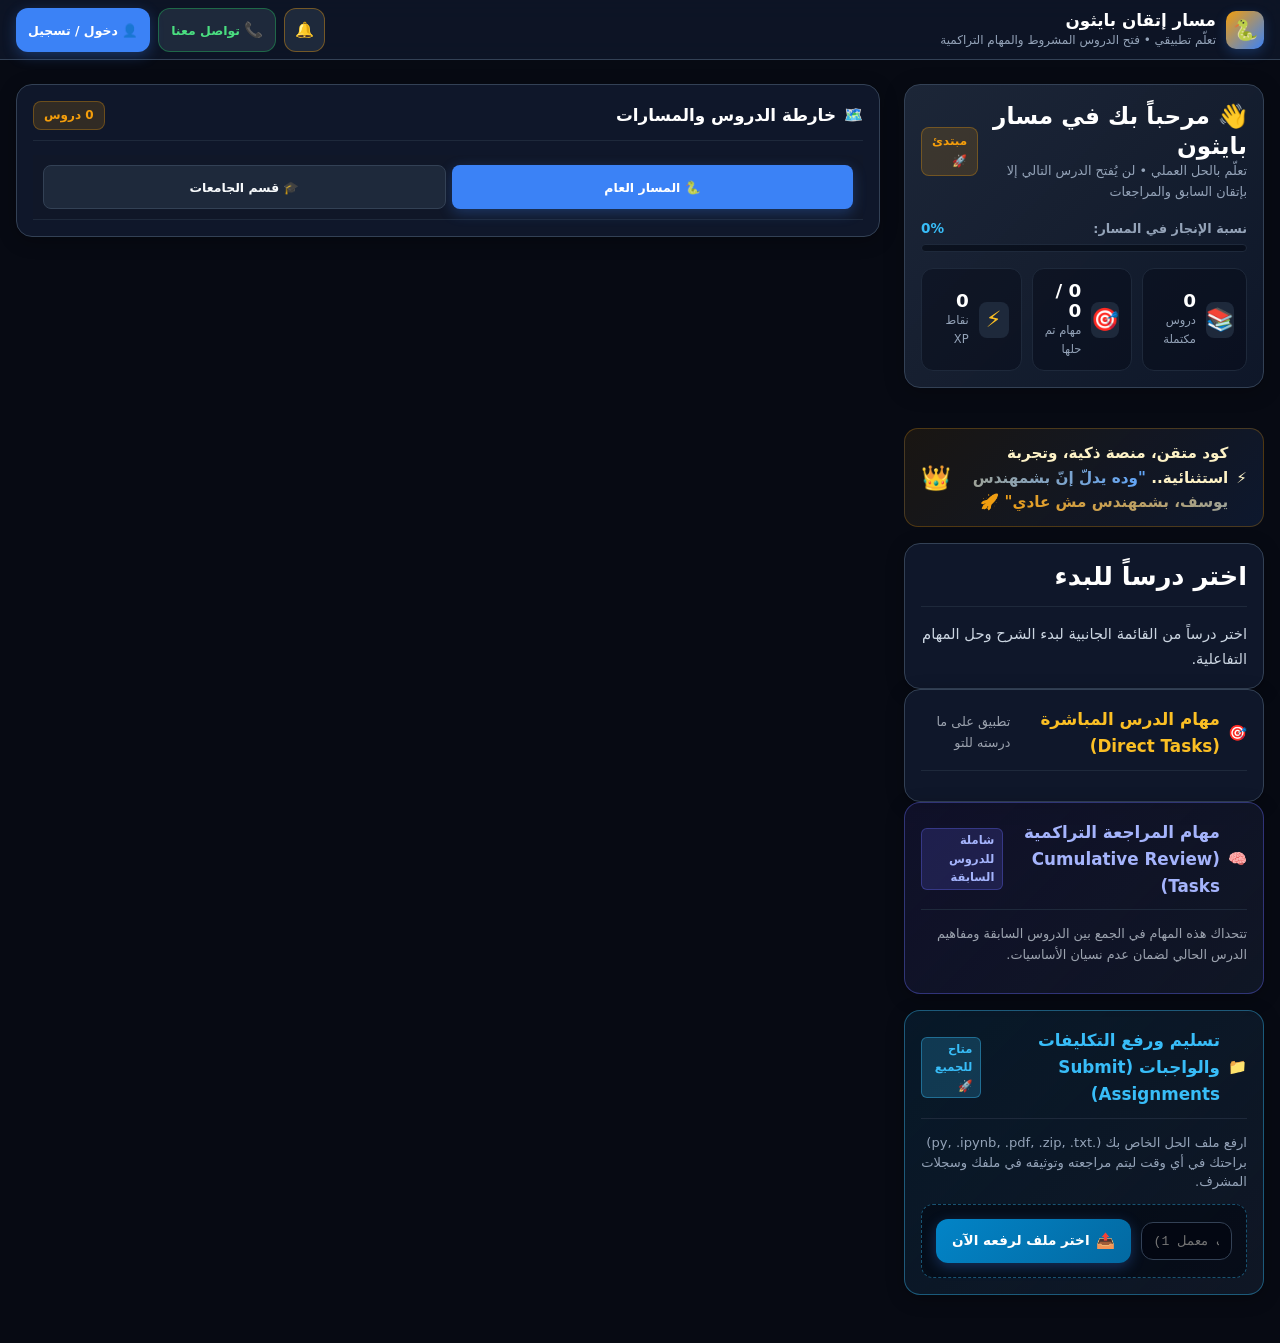
==== commit 293cffa8: "Add Python Brain Challenge to University track, real-time task notifications, and permanent login se" ====
--- a/templates/index.html
+++ b/templates/index.html
@@ -21,6 +21,24 @@
             
             <div class="header-actions">
                 <div id="user-info-area" style="display: flex; align-items: center; gap: 8px;">
+                    <!-- Notification Bell & Center -->
+                    <div style="position: relative;">
+                        <button id="btn-notifications" onclick="toggleNotificationsDropdown()" class="btn-secondary" style="padding: 6px 10px; font-size: 0.85rem; position: relative; border-color: rgba(245, 158, 11, 0.4); color: #fbbf24;" title="التنبيهات والتكليفات الجديدة">
+                            <span>🔔</span>
+                            <span id="notif-badge" style="display: none; position: absolute; top: -5px; right: -5px; background: #ef4444; color: #fff; font-size: 0.65rem; font-weight: 800; border-radius: 9999px; padding: 2px 6px; box-shadow: 0 0 8px #ef4444;">0</span>
+                        </button>
+                        <!-- Notifications Dropdown Menu -->
+                        <div id="notif-dropdown" style="display: none; position: absolute; left: 0; top: 120%; width: 330px; background: rgba(17, 24, 39, 0.98); border: 1px solid rgba(245, 158, 11, 0.4); border-radius: 12px; box-shadow: 0 10px 30px rgba(0, 0, 0, 0.6); z-index: 1000; padding: 12px; backdrop-filter: blur(16px);">
+                            <div style="display: flex; justify-content: space-between; align-items: center; border-bottom: 1px solid var(--border-color); padding-bottom: 8px; margin-bottom: 8px;">
+                                <span style="font-size: 0.82rem; font-weight: 700; color: #fbbf24;">📢 التنبيهات والتكليفات المنشورة</span>
+                                <button onclick="markAllNotificationsRead()" style="background: none; border: none; color: #9ca3af; font-size: 0.72rem; cursor: pointer;">تحديد كمقروء ✓</button>
+                            </div>
+                            <div id="notif-list" style="max-height: 250px; overflow-y: auto; display: flex; flex-direction: column; gap: 8px;">
+                                <!-- Dynamically rendered notifications -->
+                            </div>
+                        </div>
+                    </div>
+
                     <button onclick="openContactModal()" class="btn-secondary" style="padding: 6px 12px; font-size: 0.78rem; display: inline-flex; align-items: center; gap: 4px; border-color: rgba(34, 197, 94, 0.4); color: #4ade80;">
                         <span>📞</span> تواصل معنا
                     </button>
@@ -887,6 +905,9 @@
                 } else if (currentLessonId) {
                     loadLesson(currentLessonId);
                 }
+
+                // Dynamic notification broadcast check
+                checkAndNotifyNewTasks();
             } catch (err) {
                 console.error("Error fetching state:", err);
             }
@@ -1703,7 +1724,168 @@
             }
         }
 
+        // ================= NOTIFICATIONS & BROADCAST SYSTEM =================
+        let pendingNotifLesson = null;
+
+        function toggleNotificationsDropdown() {
+            const dropdown = document.getElementById('notif-dropdown');
+            if (!dropdown) return;
+            const isVisible = dropdown.style.display === 'block';
+            dropdown.style.display = isVisible ? 'none' : 'block';
+            if (!isVisible) {
+                const badge = document.getElementById('notif-badge');
+                if (badge) badge.style.display = 'none';
+            }
+        }
+
+        function closeNewTaskToast() {
+            const toast = document.getElementById('toast-new-task');
+            if (toast) toast.style.display = 'none';
+        }
+
+        function handleToastClick() {
+            if (pendingNotifLesson) {
+                if (pendingNotifLesson.track && pendingNotifLesson.track !== currentTrack) {
+                    switchTrack(pendingNotifLesson.track);
+                }
+                loadLesson(pendingNotifLesson.id);
+                const anchor = document.getElementById('lesson-view-anchor');
+                if (anchor) anchor.scrollIntoView({ behavior: 'smooth' });
+            }
+            closeNewTaskToast();
+        }
+
+        function markAllNotificationsRead() {
+            if (!platformState || !platformState.user) return;
+            const userKey = 'seen_lessons_' + platformState.user.id;
+            const allLessonIds = (platformState.lessons || []).map(l => l.id);
+            localStorage.setItem(userKey, JSON.stringify(allLessonIds));
+            const badge = document.getElementById('notif-badge');
+            if (badge) badge.style.display = 'none';
+            renderNotificationsList([]);
+        }
+
+        function renderNotificationsList(unreadLessons) {
+            const list = document.getElementById('notif-list');
+            if (!list) return;
+            list.innerHTML = '';
+
+            const lessonsToShow = (platformState && platformState.lessons) ? platformState.lessons.slice().reverse() : [];
+            if (lessonsToShow.length === 0) {
+                list.innerHTML = '<div style="color: #9ca3af; font-size: 0.78rem; text-align: center; padding: 12px;">لا توجد تنبيهات حالياً.</div>';
+                return;
+            }
+
+            lessonsToShow.forEach(l => {
+                const item = document.createElement('div');
+                const isNew = unreadLessons && unreadLessons.some(u => u.id === l.id);
+                item.style.cssText = `padding: 8px 10px; border-radius: 8px; background: ${isNew ? 'rgba(245, 158, 11, 0.15)' : 'rgba(31, 41, 55, 0.5)'}; border: 1px solid ${isNew ? 'rgba(245, 158, 11, 0.4)' : 'rgba(75, 85, 99, 0.3)'}; cursor: pointer; transition: all 0.2s;`;
+                item.onmouseenter = () => item.style.transform = 'translateY(-1px)';
+                item.onmouseleave = () => item.style.transform = 'none';
+                
+                const trackName = l.track === 'university' ? '🎓 قسم الجامعات' : '🐍 المسار العام';
+                item.innerHTML = `
+                    <div style="display: flex; justify-content: space-between; align-items: center; margin-bottom: 2px;">
+                        <span style="font-size: 0.72rem; color: #38bdf8; font-weight: 700;">${trackName}</span>
+                        ${isNew ? '<span style="background: #ef4444; color: #fff; font-size: 0.6rem; padding: 1px 5px; border-radius: 4px; font-weight: 700;">جديد 🔔</span>' : ''}
+                    </div>
+                    <div style="font-size: 0.8rem; font-weight: 700; color: #f3f4f6;">${l.title}</div>
+                    <div style="font-size: 0.72rem; color: #9ca3af; margin-top: 2px;">${l.total_tasks} مهام • اضغط للفتح</div>
+                `;
+                item.onclick = () => {
+                    if (l.track && l.track !== currentTrack) {
+                        switchTrack(l.track);
+                    }
+                    loadLesson(l.id);
+                    toggleNotificationsDropdown();
+                    const anchor = document.getElementById('lesson-view-anchor');
+                    if (anchor) anchor.scrollIntoView({ behavior: 'smooth' });
+                };
+                list.appendChild(item);
+            });
+        }
+
+        function checkAndNotifyNewTasks() {
+            if (!platformState || !platformState.lessons) return;
+
+            // If not logged in, just show lessons list without individual notification tracking
+            if (!platformState.user) {
+                renderNotificationsList([]);
+                const badge = document.getElementById('notif-badge');
+                if (badge) badge.style.display = 'none';
+                return;
+            }
+
+            const userKey = 'seen_lessons_' + platformState.user.id;
+            const seenRaw = localStorage.getItem(userKey);
+            const seenIds = seenRaw ? JSON.parse(seenRaw) : [];
+            
+            // Check for unread lessons
+            const unreadLessons = platformState.lessons.filter(l => !seenIds.includes(l.id));
+
+            // Update Notification Bell Badge
+            const badge = document.getElementById('notif-badge');
+            if (badge) {
+                if (unreadLessons.length > 0) {
+                    badge.textContent = unreadLessons.length;
+                    badge.style.display = 'inline-block';
+                } else {
+                    badge.style.display = 'none';
+                }
+            }
+
+            // Show Floating Toast if there's a new task and not yet alerted in this active session
+            if (unreadLessons.length > 0) {
+                const latest = unreadLessons[unreadLessons.length - 1];
+                const sessionAlertKey = `toast_shown_${platformState.user.id}_${latest.id}`;
+                if (!sessionStorage.getItem(sessionAlertKey)) {
+                    sessionStorage.setItem(sessionAlertKey, '1');
+                    pendingNotifLesson = latest;
+                    const toast = document.getElementById('toast-new-task');
+                    const toastMsg = document.getElementById('toast-new-task-msg');
+                    const trackText = latest.track === 'university' ? 'في قسم الجامعات والمقررات 🎓' : 'في المسار العام 🐍';
+                    if (toast && toastMsg) {
+                        toastMsg.textContent = `تم نشر تكليف جديد: "${latest.title}" ${trackText}. اضغط لبدء حله فوراً!`;
+                        toast.style.display = 'block';
+                    }
+                }
+            }
+
+            renderNotificationsList(unreadLessons);
+        }
+
+        // Close notifications dropdown when clicking outside
+        document.addEventListener('click', (e) => {
+            const notifBtn = document.getElementById('btn-notifications');
+            const dropdown = document.getElementById('notif-dropdown');
+            if (dropdown && notifBtn && !notifBtn.contains(e.target) && !dropdown.contains(e.target)) {
+                dropdown.style.display = 'none';
+            }
+        });
+
+        // Auto-poll state every 20 seconds so logged-in students receive alerts in real time
+        setInterval(() => {
+            if (platformState && platformState.user) {
+                fetchPlatformState();
+            }
+        }, 20000);
+
         fetchPlatformState();
     </script>
+
+    <!-- Floating New Task Announcement Toast -->
+    <div id="toast-new-task" style="display: none; position: fixed; bottom: 24px; left: 24px; z-index: 9999; max-width: 400px; background: linear-gradient(135deg, rgba(30, 27, 75, 0.98), rgba(15, 23, 42, 0.98)); border: 1.5px solid #f59e0b; border-radius: 14px; padding: 14px 18px; box-shadow: 0 12px 35px rgba(245, 158, 11, 0.35); backdrop-filter: blur(14px);">
+        <div style="display: flex; align-items: flex-start; gap: 12px;">
+            <span style="font-size: 1.8rem; line-height: 1;">🔔</span>
+            <div style="flex: 1;">
+                <div style="font-weight: 800; color: #fbbf24; font-size: 0.88rem; margin-bottom: 4px;">تنبيه: تكليف برمجي جديد متاح!</div>
+                <div id="toast-new-task-msg" style="color: #e2e8f0; font-size: 0.82rem; line-height: 1.4; margin-bottom: 10px;"></div>
+                <div style="display: flex; gap: 8px;">
+                    <button id="toast-btn-action" onclick="handleToastClick()" class="btn-action" style="padding: 5px 14px; font-size: 0.78rem; font-weight: 700; background: linear-gradient(135deg, #f59e0b, #d97706); border: none;">ابدأ الحل الآن 🚀</button>
+                    <button onclick="closeNewTaskToast()" class="btn-secondary" style="padding: 5px 10px; font-size: 0.78rem;">إغلاق</button>
+                </div>
+            </div>
+        </div>
+    </div>
 </body>
 </html>
--- a/static/css/style.css
+++ b/static/css/style.css
@@ -1,4 +1,4 @@
-﻿/* ==========================================================================
+/* ==========================================================================
    Python Mastery Platform - Mobile-First Premium Dark System
    ========================================================================== */
 
@@ -960,3 +960,20 @@
     scroll-behavior: auto !important;
   }
 }
+
+/* Toast Animation */
+@keyframes toastSlideUp {
+  0% {
+    opacity: 0;
+    transform: translateY(40px) scale(0.96);
+  }
+  100% {
+    opacity: 1;
+    transform: translateY(0) scale(1);
+  }
+}
+
+#toast-new-task {
+  animation: toastSlideUp 0.35s cubic-bezier(0.16, 1, 0.3, 1) forwards;
+}
+
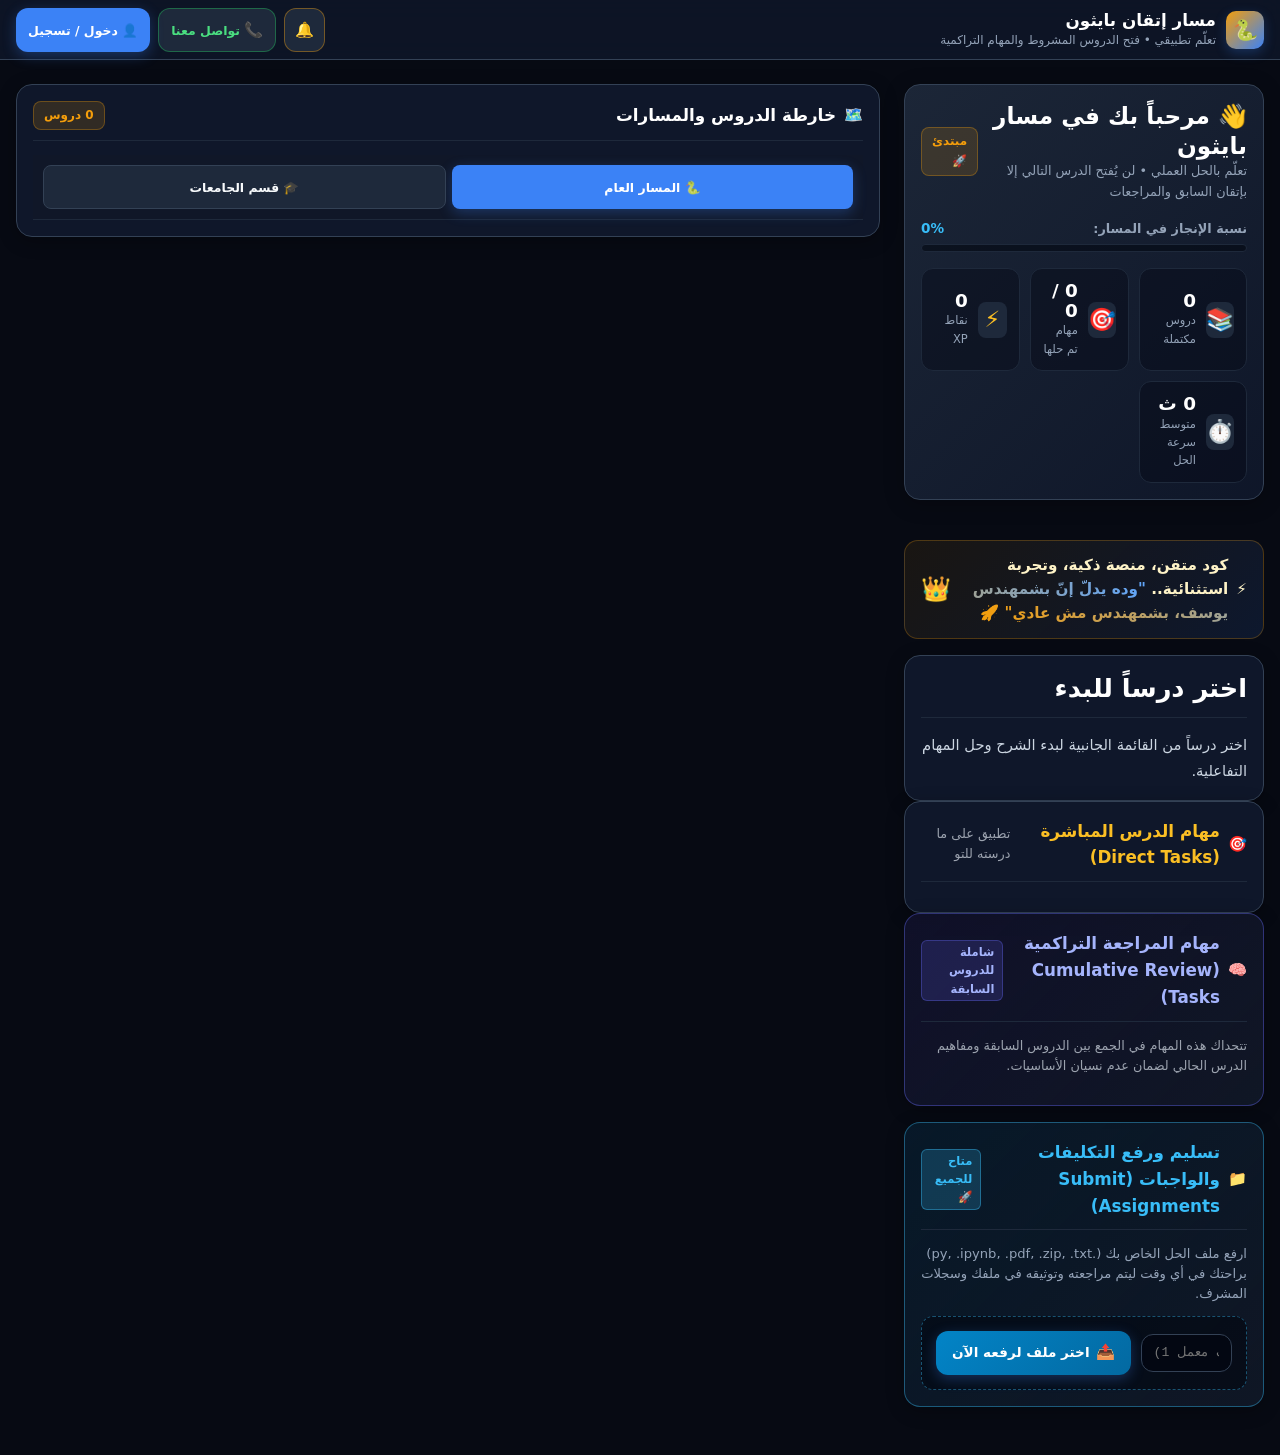
==== commit 159ea421: "feat: track task solution duration in seconds and display in dashboard" ====
--- a/templates/index.html
+++ b/templates/index.html
@@ -152,6 +152,13 @@
                         <div class="metric-lbl">نقاط XP</div>
                     </div>
                 </div>
+                <div class="metric-card">
+                    <div class="metric-icon" style="color: #38bdf8;">⏱️</div>
+                    <div>
+                        <div id="stat-avg-speed" class="metric-val">0 ث</div>
+                        <div class="metric-lbl">متوسط سرعة الحل</div>
+                    </div>
+                </div>
             </div>
         </div>
 
@@ -270,6 +277,9 @@
                 <div style="display: flex; align-items: center; gap: 8px;">
                     <span id="modal-task-badge" class="task-badge-direct">تمرين</span>
                     <h4 id="modal-task-title" style="color: #fff; font-weight: 700;">محرر حل المهمة</h4>
+                    <span id="modal-task-timer" style="background: rgba(56, 189, 248, 0.15); border: 1px solid rgba(56, 189, 248, 0.4); color: #38bdf8; font-size: 0.78rem; font-family: monospace; font-weight: 700; padding: 2px 8px; border-radius: 999px; display: inline-flex; align-items: center; gap: 4px;">
+                        ⏱️ <span id="timer-display">00:00</span>
+                    </span>
                 </div>
                 <button onclick="closeEditor()" style="background:none; border:none; color:#9ca3af; font-size:1.5rem; cursor:pointer;">✕</button>
             </div>
@@ -437,6 +447,13 @@
                                 <div style="font-size: 0.75rem; color: var(--text-muted);">رسائل وتواصل</div>
                             </div>
                         </div>
+                        <div style="background: rgba(17, 24, 39, 0.8); border: 1px solid var(--border-color); border-radius: 12px; padding: 12px; display: flex; align-items: center; gap: 12px;">
+                            <span style="font-size: 1.8rem; color: #38bdf8;">⏱️</span>
+                            <div>
+                                <div id="admin-stat-speed" style="font-size: 1.4rem; font-weight: 800; color: #38bdf8;">0 ث</div>
+                                <div style="font-size: 0.75rem; color: var(--text-muted);">متوسط وقت الحل</div>
+                            </div>
+                        </div>
                     </div>
 
                     <!-- Recent Login History -->
@@ -480,12 +497,13 @@
                                         <th style="padding: 10px;">البريد الإلكتروني</th>
                                         <th style="padding: 10px;">الرتبة</th>
                                         <th style="padding: 10px;">المهام المحلولة</th>
+                                        <th style="padding: 10px;">متوسط وقت الحل</th>
                                         <th style="padding: 10px;">آخر ظهور</th>
                                         <th style="padding: 10px; text-align: center;">إجراءات</th>
                                     </tr>
                                 </thead>
                                 <tbody id="admin-students-tbody">
-                                    <tr><td colspan="6" style="text-align: center; color: #9ca3af; padding: 16px;">جاري التحميل...</td></tr>
+                                    <tr><td colspan="7" style="text-align: center; color: #9ca3af; padding: 16px;">جاري التحميل...</td></tr>
                                 </tbody>
                             </table>
                         </div>
@@ -533,12 +551,13 @@
                                         <th style="padding: 8px 10px;">الطالب</th>
                                         <th style="padding: 8px 10px;">معرف المهمة والدرس</th>
                                         <th style="padding: 8px 10px;">النتيجة</th>
+                                        <th style="padding: 8px 10px;">وقت الحل (ثانية)</th>
                                         <th style="padding: 8px 10px;">تاريخ الإرسال</th>
                                         <th style="padding: 8px 10px; text-align: center;">الكود</th>
                                     </tr>
                                 </thead>
                                 <tbody id="admin-codes-tbody">
-                                    <tr><td colspan="5" style="text-align: center; color: #9ca3af; padding: 14px;">لا توجد أكواد مرسلة حتى الآن</td></tr>
+                                    <tr><td colspan="6" style="text-align: center; color: #9ca3af; padding: 14px;">لا توجد أكواد مرسلة حتى الآن</td></tr>
                                 </tbody>
                             </table>
                         </div>
@@ -995,6 +1014,9 @@
             const statXp = document.getElementById('stat-xp');
             if (statXp) statXp.textContent = `${xpPoints} XP`;
 
+            const statAvgSpeed = document.getElementById('stat-avg-speed');
+            if (statAvgSpeed) statAvgSpeed.textContent = (state.avg_speed_seconds || 0) + ' ث';
+
             const roadmapCount = document.getElementById('roadmap-counter');
             if (roadmapCount) roadmapCount.textContent = `${filteredLessons.length} دروس`;
 
@@ -1106,6 +1128,30 @@
             return card;
         }
 
+        let taskTimerInterval = null;
+        let taskStartTime = null;
+
+        function startTaskTimer() {
+            if (taskTimerInterval) clearInterval(taskTimerInterval);
+            taskStartTime = Date.now();
+            const display = document.getElementById('timer-display');
+            if (display) display.textContent = '00:00';
+            taskTimerInterval = setInterval(() => {
+                if (!taskStartTime) return;
+                const elapsedSeconds = Math.floor((Date.now() - taskStartTime) / 1000);
+                const mins = String(Math.floor(elapsedSeconds / 60)).padStart(2, '0');
+                const secs = String(elapsedSeconds % 60).padStart(2, '0');
+                if (display) display.textContent = `${mins}:${secs}`;
+            }, 1000);
+        }
+
+        function stopTaskTimer() {
+            if (taskTimerInterval) {
+                clearInterval(taskTimerInterval);
+                taskTimerInterval = null;
+            }
+        }
+
         function openEditor(task, lessonId) {
             currentActiveTask = { task, lessonId };
             document.getElementById('modal-task-title').textContent = task.title;
@@ -1122,10 +1168,12 @@
             const uploadPill = document.getElementById('upload-status-pill');
             if (uploadPill) uploadPill.style.display = 'none';
 
+            startTaskTimer();
             document.getElementById('code-modal').classList.remove('hidden');
         }
 
         function closeEditor() {
+            stopTaskTimer();
             document.getElementById('code-modal').classList.add('hidden');
         }
 
@@ -1235,6 +1283,8 @@
             btn.disabled = true;
             btn.innerText = 'جاري التحقق...';
 
+            const durationSeconds = taskStartTime ? Math.max(1, Math.round((Date.now() - taskStartTime) / 1000)) : 0;
+
             try {
                 const res = await fetch('/api/submit-task', {
                     method: 'POST',
@@ -1242,11 +1292,12 @@
                     body: JSON.stringify({
                         lesson_id: currentActiveTask.lessonId,
                         task_id: currentActiveTask.task.id,
-                        code: code
+                        code: code,
+                        duration_seconds: durationSeconds
                     })
                 });
                 const data = await res.json();
-                showResult(data.passed, data.output, data.error, data.feedback);
+                showResult(data.passed, data.output, data.error, data.feedback, data.duration_seconds || durationSeconds);
 
                 if (data.passed) {
                     await fetchPlatformState();
@@ -1264,7 +1315,7 @@
             }
         }
 
-        function showResult(passed, output, error, feedback) {
+        function showResult(passed, output, error, feedback, durationSeconds) {
             const box = document.getElementById('result-box');
             const title = document.getElementById('result-title');
             const feedbackEl = document.getElementById('result-feedback');
@@ -1274,7 +1325,8 @@
             box.className = 'result-box ' + (passed ? 'pass' : 'fail');
 
             title.style.color = passed ? '#34d399' : '#f87171';
-            title.textContent = passed ? '✓ تم الاجتياز بنجاح!' : '✕ لم يتم الاجتياز بعد';
+            const timeTag = (passed && durationSeconds) ? ` في ${durationSeconds} ثانية! ⏱️` : '';
+            title.textContent = passed ? `✓ تم الاجتياز بنجاح${timeTag}` : '✕ لم يتم الاجتياز بعد';
             feedbackEl.style.color = passed ? '#6ee7b7' : '#fca5a5';
 
             feedbackEl.textContent = feedback || '';
@@ -1318,6 +1370,8 @@
                 document.getElementById('admin-stat-users').textContent = data.total_users || 0;
                 document.getElementById('admin-stat-tasks').textContent = data.total_tasks_solved || 0;
                 document.getElementById('admin-stat-lessons').textContent = data.total_lessons_completed || 0;
+                const statSpeed = document.getElementById('admin-stat-speed');
+                if (statSpeed) statSpeed.textContent = (data.avg_solve_seconds || 0) + ' ث';
                 const statInquiries = document.getElementById('admin-stat-inquiries');
                 if (statInquiries) statInquiries.textContent = data.total_inquiries || 0;
                 const statSubmissions = document.getElementById('admin-stat-submissions');
@@ -1352,7 +1406,7 @@
 
                 // Render Students
                 if (!data.students || data.students.length === 0) {
-                    studentsTbody.innerHTML = '<tr><td colspan="6" style="text-align: center; color: #9ca3af; padding: 14px;">لا يوجد طلاب مسجلين حتى الآن</td></tr>';
+                    studentsTbody.innerHTML = '<tr><td colspan="7" style="text-align: center; color: #9ca3af; padding: 14px;">لا يوجد طلاب مسجلين حتى الآن</td></tr>';
                 } else {
                     studentsTbody.innerHTML = data.students.map(s => {
                         const isMainAdmin = s.role === 'admin';
@@ -1370,6 +1424,7 @@
                                     </span>
                                 </td>
                                 <td style="padding: 8px 10px; color: #34d399; font-weight: 700;">${s.solved_tasks} مهام</td>
+                                <td style="padding: 8px 10px; color: #38bdf8; font-weight: 700; font-family: monospace;">${s.avg_solve_seconds ? `⏱️ ${s.avg_solve_seconds} ث` : '—'}</td>
                                 <td style="padding: 8px 10px; color: #cbd5e1; font-size: 0.75rem;">${s.last_login ? s.last_login : 'لم يسجل'}</td>
                                 <td style="padding: 8px 10px; text-align: center;">${deleteBtn}</td>
                             </tr>
@@ -1419,20 +1474,24 @@
                 const codesTbody = document.getElementById('admin-codes-tbody');
                 if (codesTbody) {
                     if (!data.task_submissions || data.task_submissions.length === 0) {
-                        codesTbody.innerHTML = '<tr><td colspan="5" style="text-align: center; color: #9ca3af; padding: 14px;">لا توجد أكواد مرسلة حتى الآن</td></tr>';
+                        codesTbody.innerHTML = '<tr><td colspan="6" style="text-align: center; color: #9ca3af; padding: 14px;">لا توجد أكواد مرسلة حتى الآن</td></tr>';
                     } else {
                         codesTbody.innerHTML = data.task_submissions.map(ts => {
                             const statusBadge = ts.passed 
                                 ? '<span style="color: #34d399; font-weight:700;">✓ ناجح</span>'
                                 : '<span style="color: #f87171; font-weight:700;">✕ لم يجتز</span>';
+                            const solveTimeHtml = ts.duration_seconds > 0 
+                                ? `<span style="color: #38bdf8; font-weight: 700; font-family: monospace;">⏱️ ${ts.duration_seconds} ثانية</span>`
+                                : `<span style="color: #9ca3af; font-size: 0.75rem;">—</span>`;
                             return `
                                 <tr style="border-bottom: 1px solid rgba(51, 65, 85, 0.4);">
                                     <td style="padding: 8px 10px; font-weight: 700; color: #fff;">${ts.username}</td>
                                     <td style="padding: 8px 10px; color: #94a3b8; font-family: monospace;">${ts.task_id} (${ts.lesson_id})</td>
                                     <td style="padding: 8px 10px;">${statusBadge}</td>
+                                    <td style="padding: 8px 10px;">${solveTimeHtml}</td>
                                     <td style="padding: 8px 10px; color: #cbd5e1; font-size: 0.72rem; white-space: nowrap;">${ts.created_at}</td>
                                     <td style="padding: 8px 10px; text-align: center;">
-                                        <button onclick='viewCodeInspectorModal(${JSON.stringify(ts.username)}, ${JSON.stringify(ts.task_id)}, ${JSON.stringify(ts.code)}, ${JSON.stringify(ts.output)})' class="btn-secondary" style="padding: 2px 8px; font-size: 0.72rem; color: #34d399;">
+                                        <button onclick='viewCodeInspectorModal(${JSON.stringify(ts.username)}, ${JSON.stringify(ts.task_id)}, ${JSON.stringify(ts.code)}, ${JSON.stringify(ts.output)}, ${ts.duration_seconds || 0})' class="btn-secondary" style="padding: 2px 8px; font-size: 0.72rem; color: #34d399;">
                                             👁️ معاينة الكود
                                         </button>
                                     </td>
@@ -1472,8 +1531,9 @@
             });
         }
 
-        function viewCodeInspectorModal(username, taskId, code, output) {
-            alert(`💻 كود الطالب: [${username}] للمهمة [${taskId}]\n\n--- الكود المكتوب ---\n${code}\n\n--- مخرجات الـ Terminal ---\n${output || '(لا توجد مخرجات)'}`);
+        function viewCodeInspectorModal(username, taskId, code, output, durationSeconds) {
+            const timeInfo = durationSeconds ? `⏱️ وقت استغراق الحل: ${durationSeconds} ثانية\n` : '';
+            alert(`💻 كود الطالب: [${username}] للمهمة [${taskId}]\n${timeInfo}\n--- الكود المكتوب ---\n${code}\n\n--- مخرجات الـ Terminal ---\n${output || '(لا توجد مخرجات)'}`);
         }
 
         async function submitAdminNewTask() {
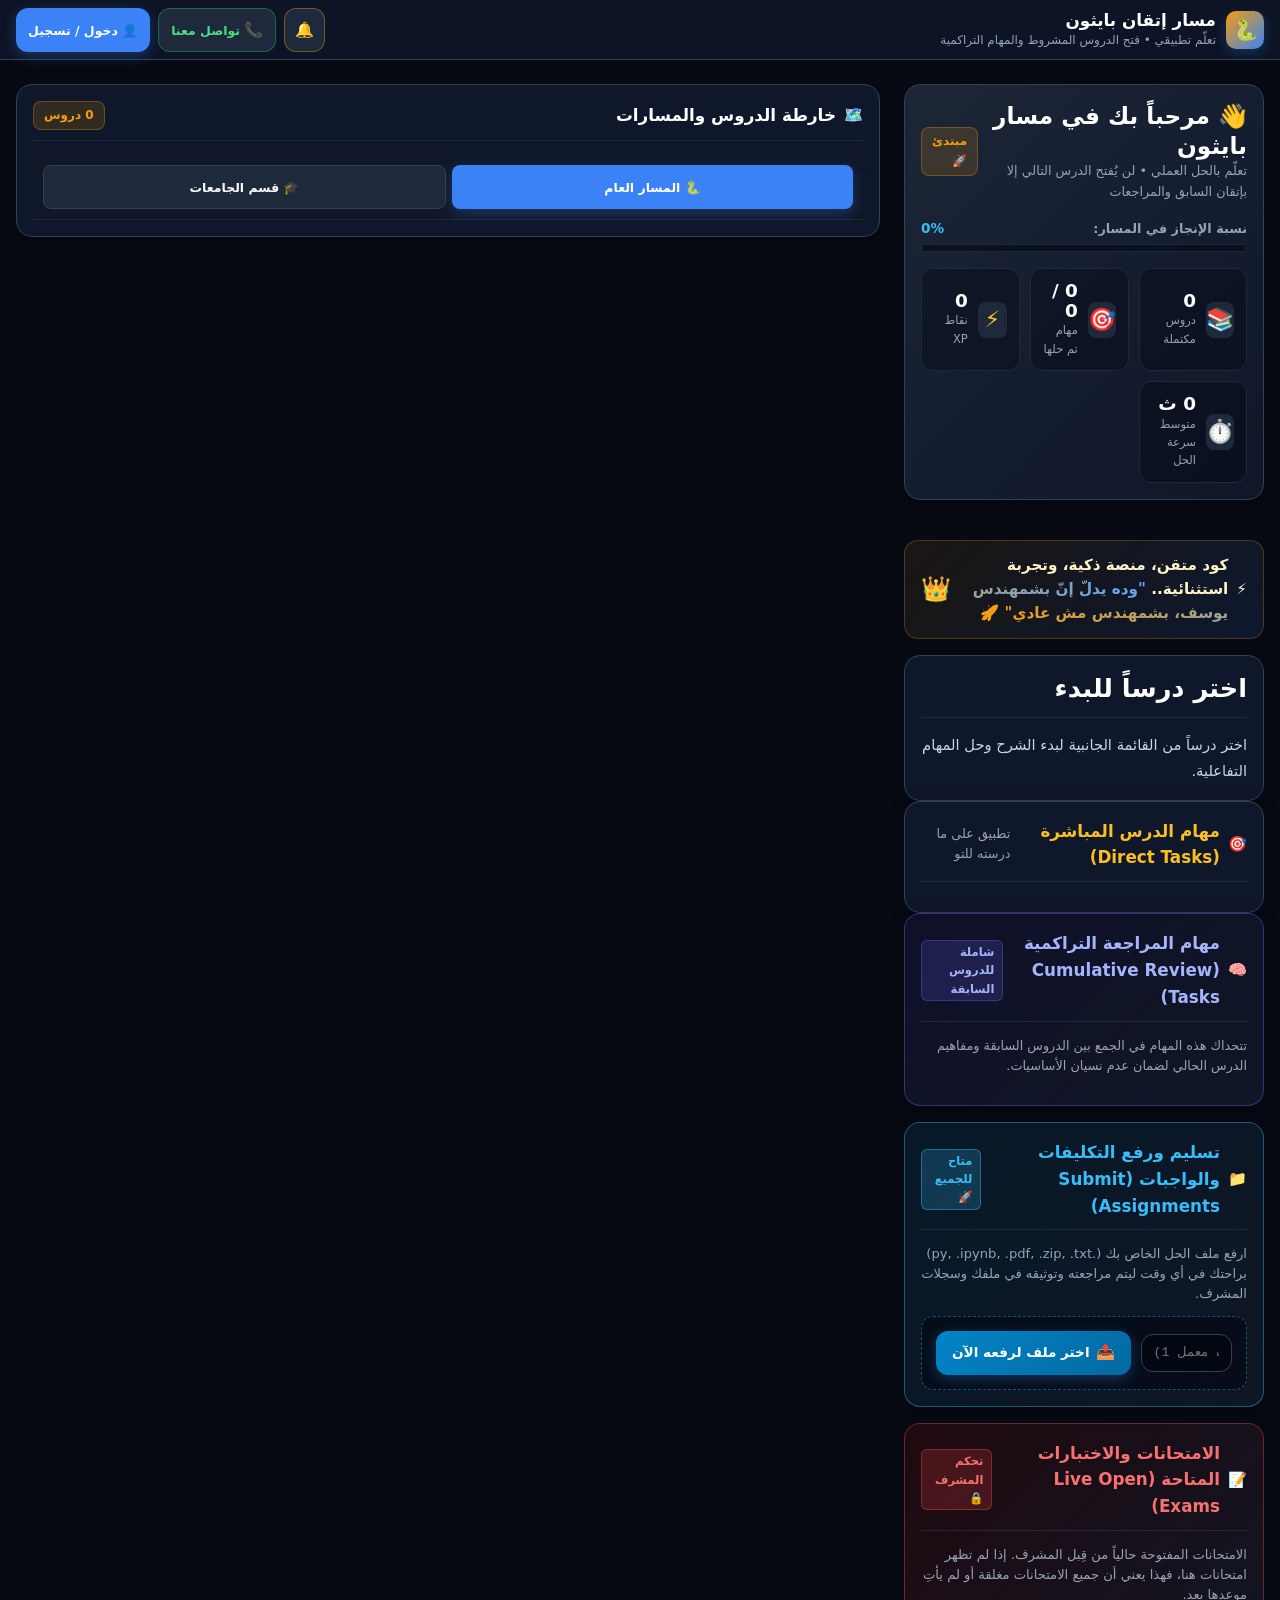
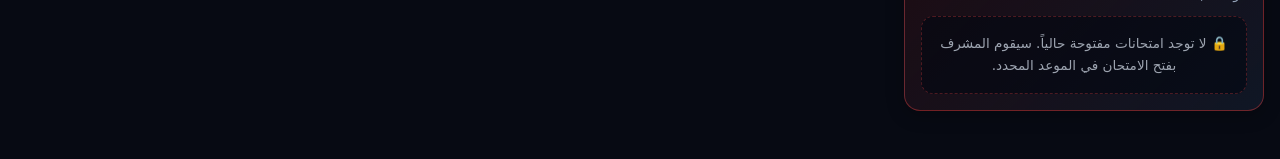
==== commit f8dd1337: "feat: Add user code persistence, task add/delete/lock controls, full admin user management" ====
--- a/templates/index.html
+++ b/templates/index.html
@@ -267,6 +267,25 @@
                 </div>
             </div>
 
+            <!-- Dedicated Open Exams Card for Students -->
+            <div id="student-exams-section" class="card" style="border-color: rgba(239, 68, 68, 0.4); background: linear-gradient(135deg, rgba(69, 10, 10, 0.4), rgba(17, 24, 39, 0.9)); margin-top: 16px;">
+                <div class="card-header">
+                    <div class="card-title" style="color: #f87171;">
+                        <span>📝</span> الامتحانات والاختبارات المتاحة (Live Open Exams)
+                    </div>
+                    <span class="task-badge-direct" style="background: rgba(239, 68, 68, 0.2); color: #f87171; border-color: rgba(239, 68, 68, 0.4);">تحكم المشرف 🔒</span>
+                </div>
+                <p style="font-size: 0.82rem; color: #94a3b8; margin-bottom: 12px; line-height: 1.5;">
+                    الامتحانات المفتوحة حالياً من قِبل المشرف. إذا لم تظهر امتحانات هنا، فهذا يعني أن جميع الامتحانات مغلقة أو لم يأتِ موعدها بعد.
+                </p>
+
+                <div id="student-open-exams-list" style="display: flex; flex-direction: column; gap: 10px;">
+                    <div style="background: rgba(3, 7, 18, 0.6); padding: 16px; border-radius: 12px; border: 1px dashed rgba(239, 68, 68, 0.3); text-align: center; color: #9ca3af; font-size: 0.85rem;">
+                        🔒 لا توجد امتحانات مفتوحة حالياً. سيقوم المشرف بفتح الامتحان في الموعد المحدد.
+                    </div>
+                </div>
+            </div>
+
         </main>
     </div>
 
@@ -303,7 +322,7 @@
                         </div>
                     </div>
                     <div id="upload-status-pill" style="display: none; padding: 6px 10px; margin-bottom: 6px; border-radius: 6px; font-size: 0.78rem;"></div>
-                    <textarea id="code-editor" class="code-textarea" rows="8" spellcheck="false" placeholder="# يمكنك كتابة الكود هنا أو رفع ملف الحل مباشرة من زر الرفع بالأعلى"></textarea>
+                    <textarea id="code-editor" class="code-textarea" rows="8" spellcheck="false" oninput="triggerAutoSaveDraft()" placeholder="# يمكنك كتابة الكود هنا أو رفع ملف الحل مباشرة من زر الرفع بالأعلى"></textarea>
                 </div>
 
                 <!-- Result Box With Creative Punchline -->
@@ -323,6 +342,9 @@
 
             <div class="modal-footer">
                 <div class="modal-footer-actions">
+                    <button id="btn-save-draft" onclick="manualSaveDraft()" class="btn-secondary" style="color: #38bdf8; border-color: rgba(56, 189, 248, 0.4);">
+                        💾 حفظ مسودة
+                    </button>
                     <button id="btn-run-code" onclick="testRunCode()" class="btn-secondary">
                         ▶️ تجربة الكود
                     </button>
@@ -332,6 +354,60 @@
                 </div>
                 <button onclick="closeEditor()" class="btn-secondary" style="color: var(--text-dim);">
                     إغلاق المحرر
+                </button>
+            </div>
+        </div>
+    </div>
+
+    <!-- Student Exam Execution Modal -->
+    <div id="student-exam-modal" class="modal-backdrop hidden">
+        <div class="modal-content" style="max-width: 850px; max-height: 94vh;">
+            <div class="modal-header" style="background: linear-gradient(135deg, rgba(15, 23, 42, 0.95), rgba(30, 41, 59, 0.9));">
+                <div style="display: flex; align-items: center; gap: 8px; flex-wrap: wrap;">
+                    <span class="exam-badge-open">📝 امتحان رسمي</span>
+                    <h4 id="student-exam-modal-title" style="color: #fff; font-weight: 800; margin: 0;">جاري تحميل الامتحان...</h4>
+                    <span id="student-exam-timer" class="exam-timer-pill" style="display: none;">
+                        ⏱️ <span id="student-timer-display">00:00</span>
+                    </span>
+                </div>
+                <button onclick="closeStudentExamModal()" style="background:none; border:none; color:#9ca3af; font-size:1.5rem; cursor:pointer;">✕</button>
+            </div>
+
+            <div class="modal-body" style="gap: 14px;">
+                <!-- Locked Warning Banner -->
+                <div id="student-exam-locked-banner" style="display: none; background: rgba(239, 68, 68, 0.2); border: 1px solid #ef4444; border-radius: 10px; padding: 12px; color: #f87171; font-weight: 700; font-size: 0.85rem;">
+                    ⚠️ تنبيه عاجل: لقد قام المشرف بقفل هذا الامتحان الآن! لا يمكنك إرسال أي إجابات بعد هذا الوقت 🔒
+                </div>
+
+                <div class="task-prompt-box" style="border-color: rgba(239, 68, 68, 0.3);">
+                    <div style="font-weight: 700; color: #f87171; margin-bottom: 4px;">📌 تعليمات الامتحان:</div>
+                    <div id="student-exam-instructions-display" style="color: #d1d5db; white-space: pre-line;"></div>
+                </div>
+
+                <!-- Questions Container -->
+                <div id="student-exam-questions-container" style="display: flex; flex-direction: column; gap: 14px;">
+                    <!-- Question Cards dynamically injected -->
+                </div>
+
+                <!-- File Upload Option for Exam Solution -->
+                <div style="background: rgba(3, 7, 18, 0.6); padding: 14px; border-radius: 12px; border: 1px dashed rgba(245, 158, 11, 0.4);">
+                    <div style="font-size: 0.82rem; font-weight: 700; color: #fbbf24; margin-bottom: 6px;">📁 خيار رفع ملف الحل الكامل للامتحان (اختياري / ملف .py أو .pdf أو .zip):</div>
+                    <div style="display: flex; gap: 10px; align-items: center; flex-wrap: wrap;">
+                        <label for="exam-solution-file-input" class="btn-action" style="padding: 6px 14px; font-size: 0.8rem; cursor: pointer; background: linear-gradient(135deg, #f59e0b, #d97706); border: none;">
+                            <span>📤</span> اختر ملف الحل المرفق
+                        </label>
+                        <input type="file" id="exam-solution-file-input" onchange="handleExamSolutionFileSelect(event)" style="display: none;" accept=".py,.txt,.pdf,.zip,.ipynb">
+                        <span id="exam-solution-file-name" style="font-size: 0.78rem; color: #94a3b8;">لم يتم اختيار ملف</span>
+                    </div>
+                </div>
+
+                <div id="student-exam-status-msg" style="display: none; padding: 10px; border-radius: 8px; font-size: 0.85rem; font-weight: 700;"></div>
+            </div>
+
+            <div class="modal-footer" style="flex-direction: row; gap: 8px;">
+                <button onclick="closeStudentExamModal()" class="btn-secondary" style="flex: 1;">إلغاء وإغلاق</button>
+                <button id="btn-submit-student-exam" onclick="submitStudentExam()" class="btn-action" style="flex: 2; background: linear-gradient(135deg, #ef4444, #dc2626); border: none;">
+                    🚀 إرسال وتكليف الإجابات النهائي
                 </button>
             </div>
         </div>
@@ -391,6 +467,9 @@
                 </button>
                 <button id="adm-tab-btn-students" onclick="switchAdminTab('students')" class="btn-secondary" style="padding: 6px 12px; font-size: 0.8rem; border-radius: 8px;">
                     👥 إدارة الطلاب (<span id="adm-badge-users">0</span>)
+                </button>
+                <button id="adm-tab-btn-tasks" onclick="switchAdminTab('tasks')" class="btn-secondary" style="padding: 6px 12px; font-size: 0.8rem; border-radius: 8px; color: #f59e0b; border-color: rgba(245, 158, 11, 0.4);">
+                    📌 التحكم بالتاسكات والدروس
                 </button>
                 <button id="adm-tab-btn-submissions" onclick="switchAdminTab('submissions')" class="btn-secondary" style="padding: 6px 12px; font-size: 0.8rem; border-radius: 8px; color: #a78bfa; border-color: rgba(167, 139, 250, 0.4);">
                     📁 ملفات وتكليفات الطلاب (<span id="adm-badge-files">0</span>)
@@ -404,6 +483,9 @@
                 <button id="adm-tab-btn-inquiries" onclick="switchAdminTab('inquiries')" class="btn-secondary" style="padding: 6px 12px; font-size: 0.8rem; border-radius: 8px; color: #38bdf8; border-color: rgba(56, 189, 248, 0.4);">
                     📨 الرسائل والدعم (<span id="adm-badge-inquiries">0</span>)
                 </button>
+                <button id="adm-tab-btn-exams" onclick="switchAdminTab('exams')" class="btn-secondary" style="padding: 6px 12px; font-size: 0.8rem; border-radius: 8px; color: #ef4444; border-color: rgba(239, 68, 68, 0.4); background: rgba(239, 68, 68, 0.1);">
+                    🔒 التحكم في الامتحانات (<span id="adm-badge-exams">0</span>)
+                </button>
             </div>
 
             <div class="modal-body" style="padding: 16px; overflow-y: auto;">
@@ -495,17 +577,30 @@
                                     <tr style="background: rgba(17, 24, 39, 0.5); color: #94a3b8; border-bottom: 1px solid var(--border-color);">
                                         <th style="padding: 10px;">المستخدم</th>
                                         <th style="padding: 10px;">البريد الإلكتروني</th>
-                                        <th style="padding: 10px;">الرتبة</th>
+                                        <th style="padding: 10px;">الرتبة والحالة</th>
                                         <th style="padding: 10px;">المهام المحلولة</th>
                                         <th style="padding: 10px;">متوسط وقت الحل</th>
                                         <th style="padding: 10px;">آخر ظهور</th>
-                                        <th style="padding: 10px; text-align: center;">إجراءات</th>
+                                        <th style="padding: 10px; text-align: center;">إجراءات المشرف</th>
                                     </tr>
                                 </thead>
                                 <tbody id="admin-students-tbody">
                                     <tr><td colspan="7" style="text-align: center; color: #9ca3af; padding: 16px;">جاري التحميل...</td></tr>
                                 </tbody>
                             </table>
+                        </div>
+                    </div>
+                </div>
+
+                <!-- TAB: TASKS AND LESSONS CONTROL -->
+                <div id="adm-tab-tasks" style="display: none;">
+                    <div style="background: rgba(3, 7, 18, 0.6); border: 1px solid rgba(245, 158, 11, 0.3); border-radius: 12px; overflow: hidden; padding: 14px;">
+                        <div style="display: flex; justify-content: space-between; align-items: center; margin-bottom: 12px; border-bottom: 1px solid var(--border-color); padding-bottom: 8px;">
+                            <span style="font-weight: 800; color: #fbbf24; font-size: 0.9rem;">📌 التحكم بفتح/قفل وحذف التاسكات والدروس:</span>
+                            <button onclick="fetchAdminStats(); renderRoadmap();" class="btn-secondary" style="padding: 4px 10px; font-size: 0.75rem;">🔄 تحديث القائمة</button>
+                        </div>
+                        <div id="admin-tasks-control-list" style="display: flex; flex-direction: column; gap: 12px; max-height: 420px; overflow-y: auto;">
+                            <!-- Dynamically loaded lessons & tasks control cards -->
                         </div>
                     </div>
                 </div>
@@ -660,6 +755,91 @@
                         </div>
                     </div>
                 </div>
+
+                <!-- TAB 7: EXAM CONTROL CENTER -->
+                <div id="adm-tab-exams" style="display: none;">
+                    <!-- Create New Exam Form Card -->
+                    <div style="background: rgba(17, 24, 39, 0.85); border: 1px solid rgba(239, 68, 68, 0.4); border-radius: 12px; padding: 16px; margin-bottom: 16px;">
+                        <div style="display: flex; align-items: center; gap: 8px; margin-bottom: 14px; border-bottom: 1px solid rgba(239, 68, 68, 0.2); padding-bottom: 8px;">
+                            <span style="font-size: 1.4rem;">🔒</span>
+                            <div>
+                                <h4 style="color: #f87171; margin: 0; font-weight: 800;">إدارة ورفع الامتحانات والاختبارات</h4>
+                                <span style="font-size: 0.75rem; color: #9ca3af;">أي امتحان تقوم برفعه يظل (مغلقاً وسرياً 🔴) افتراضياً ولا يراه أي طالب إلا عندما تضغط زر 'فتح الامتحان 🟢'</span>
+                            </div>
+                        </div>
+
+                        <div style="display: grid; grid-template-columns: 2fr 1fr; gap: 12px; margin-bottom: 12px;">
+                            <div>
+                                <label style="font-size: 0.8rem; color: #9ca3af; display: block; margin-bottom: 4px;">عنوان الامتحان (Exam Title):</label>
+                                <input id="adm-exam-title" type="text" class="code-textarea" style="min-height: 38px; height: 38px; padding: 6px 10px; font-size: 0.85rem;" placeholder="مثال: امتحان منتصف الفصل - أساسيات بايثون والخوارزميات">
+                            </div>
+                            <div>
+                                <label style="font-size: 0.8rem; color: #9ca3af; display: block; margin-bottom: 4px;">مدة الامتحان بالدقائق (Duration):</label>
+                                <input id="adm-exam-duration" type="number" min="0" value="45" class="code-textarea" style="min-height: 38px; height: 38px; padding: 6px 10px; font-size: 0.85rem;" placeholder="مثال: 45 دقيقة (0 = بدون وقت)">
+                            </div>
+                        </div>
+
+                        <div style="margin-bottom: 12px;">
+                            <label style="font-size: 0.8rem; color: #9ca3af; display: block; margin-bottom: 4px;">وصف قصير للامتحان (Description):</label>
+                            <input id="adm-exam-desc" type="text" class="code-textarea" style="min-height: 38px; height: 38px; padding: 6px 10px; font-size: 0.85rem;" placeholder="مثال: اختبار شامل على الدوال والقواميس والـ Conditionals">
+                        </div>
+
+                        <div style="margin-bottom: 12px;">
+                            <label style="font-size: 0.8rem; color: #9ca3af; display: block; margin-bottom: 4px;">التعليمات وتوجيهات الطلاب (Instructions):</label>
+                            <textarea id="adm-exam-instructions" class="code-textarea" rows="2" placeholder="اكتب التوجيهات، مثل: ممنوع الاستعانة بمصادر خارجية، يرجى الالتزام بالوقت المحدد..."></textarea>
+                        </div>
+
+                        <div style="background: rgba(3, 7, 18, 0.6); padding: 12px; border-radius: 10px; border: 1px solid var(--border-color); margin-bottom: 14px;">
+                            <div style="font-size: 0.82rem; font-weight: 700; color: #fbbf24; margin-bottom: 8px;">🧩 إضافة سؤال برمجي للامتحان (اختياري):</div>
+                            <div style="display: flex; flex-direction: column; gap: 8px;">
+                                <input id="adm-exam-q-title" type="text" class="code-textarea" style="min-height: 34px; height: 34px; padding: 4px 8px; font-size: 0.8rem;" placeholder="عنوان السؤال: مثال: السؤال الأول - طباعة الأعداد الزوجية">
+                                <textarea id="adm-exam-q-instruction" class="code-textarea" rows="2" placeholder="المطلوب من الطالب بالسؤال..."></textarea>
+                                <input id="adm-exam-q-expected" type="text" class="code-textarea" style="min-height: 34px; height: 34px; padding: 4px 8px; font-size: 0.8rem;" placeholder="المخرجات المتوقعة للاجتياز (Expected Output)...">
+                            </div>
+                        </div>
+
+                        <div id="adm-exam-create-status" style="display: none; padding: 8px 12px; border-radius: 8px; margin-bottom: 10px; font-size: 0.82rem;"></div>
+
+                        <button onclick="submitAdminNewExam()" class="btn-action" style="width: 100%; padding: 10px; font-size: 0.9rem; font-weight: 700; background: linear-gradient(135deg, #ef4444, #dc2626); border: none;">
+                            🚀 حفظ وإنشاء الامتحان (مغلق وسري 🔒)
+                        </button>
+                    </div>
+
+                    <!-- Exams Control List (Toggle Open / Lock) -->
+                    <div style="background: rgba(3, 7, 18, 0.6); border: 1px solid var(--border-color); border-radius: 12px; overflow: hidden; margin-bottom: 16px;">
+                        <div style="padding: 10px 14px; background: rgba(17, 24, 39, 0.9); border-bottom: 1px solid var(--border-color); display: flex; justify-content: space-between; align-items: center;">
+                            <span style="font-weight: 700; color: #f87171; font-size: 0.85rem;">🔒 لوحة تمرير وتسميع الامتحانات (فتح / قفل بنقرة واحدة):</span>
+                            <span style="font-size: 0.72rem; color: #94a3b8;">المتحكم الفوري في إتاحة الامتحان للطلاب</span>
+                        </div>
+                        <div id="admin-exams-list" style="padding: 14px; display: flex; flex-direction: column; gap: 12px;">
+                            <div style="text-align: center; color: #9ca3af; padding: 12px;">جاري تحميل الامتحانات...</div>
+                        </div>
+                    </div>
+
+                    <!-- Exam Submissions Table -->
+                    <div style="background: rgba(3, 7, 18, 0.6); border: 1px solid rgba(245, 158, 11, 0.3); border-radius: 12px; overflow: hidden;">
+                        <div style="padding: 10px 14px; background: rgba(120, 53, 15, 0.3); border-bottom: 1px solid rgba(245, 158, 11, 0.3); display: flex; justify-content: space-between; align-items: center;">
+                            <span style="font-weight: 700; color: #fbbf24; font-size: 0.85rem;">📊 سجل نتائج وتسليمات إجابات الطلاب في الامتحانات:</span>
+                        </div>
+                        <div style="overflow-x: auto; max-height: 320px;">
+                            <table style="width: 100%; border-collapse: collapse; text-align: right; font-size: 0.78rem;">
+                                <thead>
+                                    <tr style="background: rgba(17, 24, 39, 0.5); color: #94a3b8; border-bottom: 1px solid var(--border-color);">
+                                        <th style="padding: 8px 10px;">الامتحان</th>
+                                        <th style="padding: 8px 10px;">الطالب</th>
+                                        <th style="padding: 8px 10px;">الدرجة</th>
+                                        <th style="padding: 8px 10px;">ملف الحل</th>
+                                        <th style="padding: 8px 10px;">وقت التسليم</th>
+                                    </tr>
+                                </thead>
+                                <tbody id="admin-exam-submissions-tbody">
+                                    <tr><td colspan="5" style="text-align: center; color: #9ca3af; padding: 14px;">لا توجد تسليمات امتحانات حتى الآن</td></tr>
+                                </tbody>
+                            </table>
+                        </div>
+                    </div>
+                </div>
+
 
             </div>
 
@@ -927,6 +1107,7 @@
 
                 // Dynamic notification broadcast check
                 checkAndNotifyNewTasks();
+                fetchOpenExamsForStudents();
             } catch (err) {
                 console.error("Error fetching state:", err);
             }
@@ -1099,15 +1280,27 @@
 
         function createTaskCard(task, lessonId, isCumulative) {
             const card = document.createElement('div');
-            card.className = `task-card ${task.completed ? 'completed' : ''}`;
+            const isClosed = task.is_open === false || (platformState && platformState.task_status_map && platformState.task_status_map[task.id] === false);
+            const isAdmin = platformState && platformState.user && platformState.user.role === 'admin';
+            
+            card.className = `task-card ${task.completed ? 'completed' : ''} ${isClosed ? 'locked' : ''}`;
             
             const badge = isCumulative 
                 ? '<span class="task-badge-cumulative">مراجعة تراكمية شاملة</span>'
                 : '<span class="task-badge-direct">مهمة الدرس</span>';
 
-            const status = task.completed
-                ? '<span style="color:#34d399; font-weight:700; font-size:0.75rem;">✓ منجزة بنجاح</span>'
-                : '<span style="color:#9ca3af; font-size:0.75rem;">بانتظار الحل</span>';
+            let status = '';
+            if (isClosed) {
+                status = '<span style="color:#f87171; font-weight:700; font-size:0.75rem;">🔒 مغلقة من المشرف</span>';
+            } else if (task.completed) {
+                status = '<span style="color:#34d399; font-weight:700; font-size:0.75rem;">✓ منجزة بنجاح</span>';
+            } else {
+                status = '<span style="color:#9ca3af; font-size:0.75rem;">بانتظار الحل</span>';
+            }
+
+            const btnText = (isClosed && !isAdmin)
+                ? 'مغلقة 🔒'
+                : (task.completed ? 'تعديل الحل 📝' : 'حل المهمة 💻');
 
             card.innerHTML = `
                 <div class="task-info">
@@ -1120,8 +1313,8 @@
                     <div class="task-desc">${task.instruction}</div>
                 </div>
                 <div>
-                    <button onclick='openEditor(${JSON.stringify(task)}, "${lessonId}")' class="btn-action ${task.completed ? 'btn-done' : ''}">
-                        ${task.completed ? 'تعديل الحل 📝' : 'حل المهمة 💻'}
+                    <button onclick='openEditor(${JSON.stringify(task)}, "${lessonId}")' class="btn-action ${task.completed ? 'btn-done' : ''} ${(isClosed && !isAdmin) ? 'btn-secondary' : ''}">
+                        ${btnText}
                     </button>
                 </div>
             `;
@@ -1152,12 +1345,101 @@
             }
         }
 
+        let autoSaveTimeout = null;
+
+        function triggerAutoSaveDraft() {
+            if (!currentActiveTask || !platformState || !platformState.user) return;
+            const code = document.getElementById('code-editor').value;
+            const taskId = currentActiveTask.task.id;
+            
+            if (!platformState.user_codes) platformState.user_codes = {};
+            platformState.user_codes[taskId] = code;
+
+            if (autoSaveTimeout) clearTimeout(autoSaveTimeout);
+            autoSaveTimeout = setTimeout(async () => {
+                try {
+                    await fetch('/api/save-code-draft', {
+                        method: 'POST',
+                        headers: { 'Content-Type': 'application/json' },
+                        body: JSON.stringify({ task_id: taskId, code: code })
+                    });
+                    const pill = document.getElementById('upload-status-pill');
+                    if (pill) {
+                        pill.style.display = 'block';
+                        pill.style.background = 'rgba(52, 211, 153, 0.15)';
+                        pill.style.border = '1px solid rgba(52, 211, 153, 0.4)';
+                        pill.style.color = '#34d399';
+                        pill.innerHTML = `<span>✓ تم حفظ مسودة كودك تلقائياً بحسابك 💾</span>`;
+                    }
+                } catch (e) {
+                    console.error("Auto-save failed:", e);
+                }
+            }, 1500);
+        }
+
+        async function manualSaveDraft() {
+            if (!currentActiveTask) return;
+            if (!platformState || !platformState.user) {
+                alert("يرجى تسجيل الدخول أولاً لحفظ مسودات الأكواد");
+                openAuthModal();
+                return;
+            }
+            const code = document.getElementById('code-editor').value;
+            const taskId = currentActiveTask.task.id;
+            const btn = document.getElementById('btn-save-draft');
+            if (btn) btn.disabled = true;
+
+            try {
+                const res = await fetch('/api/save-code-draft', {
+                    method: 'POST',
+                    headers: { 'Content-Type': 'application/json' },
+                    body: JSON.stringify({ task_id: taskId, code: code })
+                });
+                const data = await res.json();
+                if (data.success) {
+                    if (!platformState.user_codes) platformState.user_codes = {};
+                    platformState.user_codes[taskId] = code;
+
+                    const pill = document.getElementById('upload-status-pill');
+                    if (pill) {
+                        pill.style.display = 'block';
+                        pill.style.background = 'rgba(52, 211, 153, 0.2)';
+                        pill.style.border = '1px solid rgba(52, 211, 153, 0.5)';
+                        pill.style.color = '#4ade80';
+                        pill.innerHTML = `<span>✓ تم حفظ كود المهمة بالكامل في حسابك بنجاح! 💾</span>`;
+                    }
+                } else {
+                    alert(data.error || "فشل حفظ الكود");
+                }
+            } catch (e) {
+                alert("خطأ في الاتصال بالسيرفر");
+            } finally {
+                if (btn) btn.disabled = false;
+            }
+        }
+
         function openEditor(task, lessonId) {
+            const isClosed = task.is_open === false || (platformState && platformState.task_status_map && platformState.task_status_map[task.id] === false);
+            const isAdmin = platformState && platformState.user && platformState.user.role === 'admin';
+            
+            if (isClosed && !isAdmin) {
+                alert("🔒 عذراً! هذه المهمة البرمجية مغلقة وسرية حالياً من قِبل المشرف، ولن تفتح إلا بإذن المشرف.");
+                return;
+            }
+
             currentActiveTask = { task, lessonId };
             document.getElementById('modal-task-title').textContent = task.title;
             document.getElementById('modal-task-instruction').textContent = task.instruction;
-            document.getElementById('code-editor').value = task.starter_code || "# اكتب كود بايثون هنا\n";
             
+            // Restore persistent user saved code/submission if exists!
+            const savedCode = (platformState && platformState.user_codes) ? platformState.user_codes[task.id] : null;
+            const editor = document.getElementById('code-editor');
+            if (savedCode && savedCode.trim()) {
+                editor.value = savedCode;
+            } else {
+                editor.value = task.starter_code || "# اكتب كود بايثون هنا\n";
+            }
+
             const hintBox = document.getElementById('modal-hint-box');
             hintBox.textContent = "💡 تلميح: " + (task.hint || "لا يوجد تلميح متاح");
             hintBox.style.display = 'none';
@@ -1166,7 +1448,17 @@
             resBox.style.display = 'none';
 
             const uploadPill = document.getElementById('upload-status-pill');
-            if (uploadPill) uploadPill.style.display = 'none';
+            if (uploadPill) {
+                if (savedCode) {
+                    uploadPill.style.display = 'block';
+                    uploadPill.style.background = 'rgba(52, 211, 153, 0.15)';
+                    uploadPill.style.border = '1px solid rgba(52, 211, 153, 0.4)';
+                    uploadPill.style.color = '#34d399';
+                    uploadPill.innerHTML = `<span>✓ تم استرجاع كودك المحفوظ سابقاً من السيرفر.</span>`;
+                } else {
+                    uploadPill.style.display = 'none';
+                }
+            }
 
             startTaskTimer();
             document.getElementById('code-modal').classList.remove('hidden');
@@ -1409,27 +1701,116 @@
                     studentsTbody.innerHTML = '<tr><td colspan="7" style="text-align: center; color: #9ca3af; padding: 14px;">لا يوجد طلاب مسجلين حتى الآن</td></tr>';
                 } else {
                     studentsTbody.innerHTML = data.students.map(s => {
-                        const isMainAdmin = s.role === 'admin';
+                        const isMainAdmin = s.username.toLowerCase() === 'youssef';
+                        const isBanned = s.is_active === 0 || s.is_active === false;
+                        const isStudentAdmin = s.role === 'admin';
+                        
+                        const roleBtn = isMainAdmin ? '' : `
+                            <button onclick="updateStudentRole('${s.id}', '${isStudentAdmin ? 'student' : 'admin'}')" class="btn-secondary" style="padding: 2px 6px; font-size: 0.7rem; color: ${isStudentAdmin ? '#38bdf8' : '#fbbf24'}; margin-left: 4px;">
+                                ${isStudentAdmin ? '🎓 تحويل لطالب' : '👑 ترقية لمشرف'}
+                            </button>
+                        `;
+
+                        const activeBtn = isMainAdmin ? '' : `
+                            <button onclick="toggleStudentActiveStatus('${s.id}', ${isBanned ? 'true' : 'false'})" class="btn-secondary" style="padding: 2px 6px; font-size: 0.7rem; color: ${isBanned ? '#34d399' : '#f87171'}; border-color: ${isBanned ? 'rgba(52, 211, 153, 0.4)' : 'rgba(239, 68, 68, 0.4)'}; margin-left: 4px;">
+                                ${isBanned ? '🟢 تفعيل' : '⛔ حظر'}
+                            </button>
+                        `;
+
                         const deleteBtn = isMainAdmin 
                             ? '<span style="color: #9ca3af; font-size: 0.75rem;">—</span>' 
-                            : `<button onclick="deleteStudentUser('${s.id}', '${s.username}')" style="background: rgba(239, 68, 68, 0.2); border: 1px solid rgba(239, 68, 68, 0.4); color: #f87171; padding: 3px 8px; border-radius: 6px; font-size: 0.72rem; cursor: pointer;">🗑️ حذف</button>`;
+                            : `<button onclick="deleteStudentUser('${s.id}', '${s.username}')" style="background: rgba(239, 68, 68, 0.2); border: 1px solid rgba(239, 68, 68, 0.4); color: #f87171; padding: 2px 6px; border-radius: 6px; font-size: 0.7rem; cursor: pointer;">🗑️ حذف</button>`;
+
+                        const statusPill = isBanned
+                            ? '<span style="font-size: 0.7rem; padding: 2px 5px; border-radius: 4px; background: rgba(239, 68, 68, 0.2); color: #f87171;">⛔ محظور</span>'
+                            : '<span style="font-size: 0.7rem; padding: 2px 5px; border-radius: 4px; background: rgba(34, 197, 94, 0.2); color: #4ade80;">🟢 نشط</span>';
+
+                        const rolePill = isStudentAdmin
+                            ? '<span style="font-size: 0.7rem; padding: 2px 5px; border-radius: 4px; background: rgba(245, 158, 11, 0.2); color: #fbbf24;">👑 مشرف</span>'
+                            : '<span style="font-size: 0.7rem; padding: 2px 5px; border-radius: 4px; background: rgba(59, 130, 246, 0.2); color: #60a5fa;">طالب</span>';
 
                         return `
                             <tr style="border-bottom: 1px solid rgba(51, 65, 85, 0.5);">
                                 <td style="padding: 8px 10px; font-weight: 700; color: #fff;">${s.username}</td>
-                                <td style="padding: 8px 10px; color: #94a3b8;">${s.email}</td>
-                                <td style="padding: 8px 10px;">
-                                    <span style="font-size: 0.72rem; padding: 2px 6px; border-radius: 4px; ${isMainAdmin ? 'background: rgba(245, 158, 11, 0.2); color: #fbbf24;' : 'background: rgba(59, 130, 246, 0.2); color: #60a5fa;'}">
-                                        ${isMainAdmin ? '👑 مشرف' : 'طالب'}
-                                    </span>
-                                </td>
+                                <td style="padding: 8px 10px; color: #94a3b8; font-size: 0.78rem;">${s.email}</td>
+                                <td style="padding: 8px 10px;">${rolePill} ${statusPill}</td>
                                 <td style="padding: 8px 10px; color: #34d399; font-weight: 700;">${s.solved_tasks} مهام</td>
                                 <td style="padding: 8px 10px; color: #38bdf8; font-weight: 700; font-family: monospace;">${s.avg_solve_seconds ? `⏱️ ${s.avg_solve_seconds} ث` : '—'}</td>
-                                <td style="padding: 8px 10px; color: #cbd5e1; font-size: 0.75rem;">${s.last_login ? s.last_login : 'لم يسجل'}</td>
-                                <td style="padding: 8px 10px; text-align: center;">${deleteBtn}</td>
+                                <td style="padding: 8px 10px; color: #cbd5e1; font-size: 0.72rem;">${s.last_login ? s.last_login : 'لم يسجل'}</td>
+                                <td style="padding: 8px 10px; text-align: center; white-space: nowrap;">
+                                    ${roleBtn}
+                                    ${activeBtn}
+                                    ${deleteBtn}
+                                </td>
                             </tr>
                         `;
                     }).join('');
+                }
+
+                // Render Tasks & Lessons Control List
+                const tasksControlList = document.getElementById('admin-tasks-control-list');
+                if (tasksControlList && platformState && platformState.lessons) {
+                    const statusMap = platformState.task_status_map || {};
+                    tasksControlList.innerHTML = platformState.lessons.map(lesson => {
+                        const lessonIsOpen = statusMap[lesson.id] !== false;
+                        const lessonToggleBtn = lessonIsOpen
+                            ? `<button onclick="toggleTaskStatus('${lesson.id}', false)" class="btn-secondary btn-danger" style="padding: 3px 8px; font-size: 0.72rem;">🔴 قفل الدرس بالكامل</button>`
+                            : `<button onclick="toggleTaskStatus('${lesson.id}', true)" class="btn-secondary" style="padding: 3px 8px; font-size: 0.72rem; color: #34d399; border-color: rgba(52, 211, 153, 0.4);">🟢 فتح الدرس بالكامل</button>`;
+                        
+                        return `
+                            <div style="background: rgba(17, 24, 39, 0.8); border: 1px solid var(--border-color); border-radius: 10px; padding: 12px;">
+                                <div style="display: flex; justify-content: space-between; align-items: center; border-bottom: 1px solid var(--border-subtle); padding-bottom: 6px; margin-bottom: 8px; flex-wrap: wrap; gap: 6px;">
+                                    <div>
+                                        <span class="category-tag">${lesson.track === 'university' ? '🎓 قسم الجامعات' : '🐍 المسار العام'}</span>
+                                        <strong style="color: #fff; font-size: 0.88rem; margin-right: 6px;">${lesson.title}</strong>
+                                    </div>
+                                    <div style="display: flex; gap: 6px;">
+                                        ${lessonToggleBtn}
+                                        <button onclick="deleteTaskOrLesson('${lesson.id}')" class="btn-secondary btn-danger" style="padding: 3px 8px; font-size: 0.72rem;">🗑️ حذف الدرس</button>
+                                    </div>
+                                </div>
+                                <div style="font-size: 0.78rem; color: #9ca3af; margin-bottom: 6px;">التاسكات البرمجية التابعة لهذا الدرس:</div>
+                                <div id="lesson-tasks-ctl-${lesson.id}" style="display: flex; flex-direction: column; gap: 6px;">
+                                    <div style="font-size: 0.75rem; color: #64748b;">جاري تحميل المهام...</div>
+                                </div>
+                            </div>
+                        `;
+                    }).join('');
+
+                    // Asynchronously fetch task details for each lesson
+                    platformState.lessons.forEach(async lesson => {
+                        try {
+                            const res = await fetch(`/api/lesson/${lesson.id}`);
+                            if (res.ok) {
+                                const lData = await res.json();
+                                const ctlContainer = document.getElementById(`lesson-tasks-ctl-${lesson.id}`);
+                                if (!ctlContainer) return;
+                                const allLTasks = (lData.tasks || []).concat(lData.cumulative_tasks || []);
+                                if (allLTasks.length === 0) {
+                                    ctlContainer.innerHTML = '<div style="font-size: 0.75rem; color: #9ca3af;">لا توجد مهام داخل هذا الدرس</div>';
+                                } else {
+                                    ctlContainer.innerHTML = allLTasks.map(t => {
+                                        const isTaskOpen = t.is_open !== false && statusMap[t.id] !== false;
+                                        const tToggleBtn = isTaskOpen
+                                            ? `<button onclick="toggleTaskStatus('${t.id}', false)" class="btn-secondary btn-danger" style="padding: 2px 6px; font-size: 0.7rem;">🔴 قفل المهمة</button>`
+                                            : `<button onclick="toggleTaskStatus('${t.id}', true)" class="btn-secondary" style="padding: 2px 6px; font-size: 0.7rem; color: #34d399; border-color: rgba(52, 211, 153, 0.4);">🟢 فتح المهمة</button>`;
+                                        return `
+                                            <div style="display: flex; justify-content: space-between; align-items: center; background: rgba(3, 7, 18, 0.6); padding: 6px 10px; border-radius: 6px; font-size: 0.78rem; border: 1px solid rgba(51, 65, 85, 0.4);">
+                                                <div>
+                                                    <span style="color: ${isTaskOpen ? '#34d399' : '#f87171'}; font-weight: 700; margin-left: 4px;">${isTaskOpen ? '🟢 مفتوحة' : '🔴 مغلقة'}</span>
+                                                    <span style="color: #e2e8f0;">${t.title}</span>
+                                                </div>
+                                                <div style="display: flex; gap: 4px;">
+                                                    ${tToggleBtn}
+                                                    <button onclick="deleteTaskOrLesson('${t.id}')" class="btn-secondary btn-danger" style="padding: 2px 6px; font-size: 0.7rem;">🗑️ حذف المهمة</button>
+                                                </div>
+                                            </div>
+                                        `;
+                                    }).join('');
+                                }
+                            }
+                        } catch(e){}
+                    });
                 }
 
                 // Render Logins
@@ -1469,6 +1850,8 @@
                 if (bFiles) bFiles.textContent = data.total_uploaded_submissions || (data.uploaded_submissions ? data.uploaded_submissions.length : 0);
                 const bInq = document.getElementById('adm-badge-inquiries');
                 if (bInq) bInq.textContent = data.total_inquiries || 0;
+                const bExams = document.getElementById('adm-badge-exams');
+                if (bExams) bExams.textContent = data.total_exams || 0;
 
                 // Render Live Code Submissions
                 const codesTbody = document.getElementById('admin-codes-tbody');
@@ -1501,13 +1884,72 @@
                     }
                 }
 
+                // Render Admin Exams Control List
+                const examsListEl = document.getElementById('admin-exams-list');
+                if (examsListEl) {
+                    if (!data.all_exams || data.all_exams.length === 0) {
+                        examsListEl.innerHTML = '<div style="text-align: center; color: #9ca3af; padding: 14px; background: rgba(3,7,18,0.4); border-radius: 10px;">لا توجد امتحانات مضافة حتى الآن. يمكنك إضافة امتحان جديد من الأعلى!</div>';
+                    } else {
+                        examsListEl.innerHTML = data.all_exams.map(ex => {
+                            const isOpen = ex.is_open == 1 || ex.is_open === true;
+                            const badge = isOpen 
+                                ? '<span class="exam-badge-open">🟢 مفتوح حالياً للطلاب (يمكنهم الحل)</span>'
+                                : '<span class="exam-badge-closed">🔴 مغلق وسري 🔒 (لا يراه أي طالب)</span>';
+                            const toggleBtn = isOpen
+                                ? `<button onclick="toggleExamStatus('${ex.id}', false)" class="btn-action" style="background: linear-gradient(135deg, #ef4444, #dc2626); border: none; padding: 6px 14px; font-size: 0.8rem;">🔴 قفل الامتحان فوراً (إخفاء عن الطلاب)</button>`
+                                : `<button onclick="toggleExamStatus('${ex.id}', true)" class="btn-action" style="background: linear-gradient(135deg, #22c55e, #16a34a); border: none; padding: 6px 14px; font-size: 0.8rem;">🟢 فتح الامتحان للطلاب الآن</button>`;
+                            
+                            const durationText = ex.duration_minutes ? `⏱️ المدة: ${ex.duration_minutes} دقيقة` : '⏱️ بدون وقت محدد';
+                            return `
+                                <div class="exam-card ${isOpen ? 'open-exam' : 'closed-exam'}">
+                                    <div class="exam-header">
+                                        <div style="display: flex; align-items: center; gap: 8px; flex-wrap: wrap;">
+                                            <h4 style="color: #fff; font-weight: 800; margin: 0;">${ex.title}</h4>
+                                            ${badge}
+                                        </div>
+                                        <span class="exam-timer-pill">${durationText}</span>
+                                    </div>
+                                    <p style="color: #94a3b8; font-size: 0.82rem; margin: 4px 0;">${ex.description || 'لا يوجد وصف'}</p>
+                                    <div class="exam-actions">
+                                        ${toggleBtn}
+                                        <button onclick="deleteExam('${ex.id}')" class="btn-secondary btn-danger" style="padding: 6px 12px; font-size: 0.78rem;">🗑️ حذف الامتحان</button>
+                                    </div>
+                                </div>
+                            `;
+                        }).join('');
+                    }
+                }
+
+                // Render Exam Submissions
+                const examSubsTbody = document.getElementById('admin-exam-submissions-tbody');
+                if (examSubsTbody) {
+                    if (!data.exam_submissions || data.exam_submissions.length === 0) {
+                        examSubsTbody.innerHTML = '<tr><td colspan="5" style="text-align: center; color: #9ca3af; padding: 14px;">لا توجد تسليمات امتحانات حتى الآن</td></tr>';
+                    } else {
+                        examSubsTbody.innerHTML = data.exam_submissions.map(es => {
+                            const fileLink = es.uploaded_file 
+                                ? `<a href="/api/admin/download-submission/${encodeURIComponent(es.uploaded_file)}" target="_blank" download class="btn-secondary" style="padding: 2px 8px; font-size: 0.72rem; color: #38bdf8;">📥 تنزيل الملف</a>`
+                                : '<span style="color: #9ca3af; font-size: 0.75rem;">إجابات كتابية</span>';
+                            return `
+                                <tr style="border-bottom: 1px solid rgba(51, 65, 85, 0.4);">
+                                    <td style="padding: 8px 10px; font-weight: 700; color: #fbbf24;">${es.exam_title}</td>
+                                    <td style="padding: 8px 10px; font-weight: 700; color: #fff;">${es.username}</td>
+                                    <td style="padding: 8px 10px; color: #34d399; font-weight: 800;">${es.score} / ${es.max_score}</td>
+                                    <td style="padding: 8px 10px;">${fileLink}</td>
+                                    <td style="padding: 8px 10px; color: #94a3b8; font-size: 0.72rem; white-space: nowrap;">${es.submitted_at}</td>
+                                </tr>
+                            `;
+                        }).join('');
+                    }
+                }
+
             } catch (err) {
                 console.error("Error loading admin stats:", err);
             }
         }
 
         function switchAdminTab(tabName) {
-            const tabs = ['overview', 'students', 'submissions', 'codes', 'creator', 'inquiries'];
+            const tabs = ['overview', 'students', 'tasks', 'submissions', 'codes', 'creator', 'inquiries', 'exams'];
             tabs.forEach(t => {
                 const tabEl = document.getElementById(`adm-tab-${t}`);
                 const btnEl = document.getElementById(`adm-tab-btn-${t}`);
@@ -1693,6 +2135,88 @@
                 }
             } catch (err) {
                 alert("خطأ في الاتصال بالخادم");
+            }
+        }
+
+        async function updateStudentRole(userId, newRole) {
+            const roleText = newRole === 'admin' ? 'مشرف 👑' : 'طالب 🎓';
+            if (!confirm(`هل أنت متأكد من رغبتك في تغيير رتبة المستخدم إلى (${roleText})؟`)) return;
+            try {
+                const res = await fetch('/api/admin/users/update-role', {
+                    method: 'POST',
+                    headers: { 'Content-Type': 'application/json' },
+                    body: JSON.stringify({ user_id: userId, role: newRole })
+                });
+                const data = await res.json();
+                if (data.success) {
+                    alert(`✓ ${data.message}`);
+                    fetchAdminStats();
+                } else {
+                    alert(`❌ ${data.error || 'فشل تعديل الرتبة'}`);
+                }
+            } catch (err) {
+                alert("خطأ في الاتصال بالسيرفر");
+            }
+        }
+
+        async function toggleStudentActiveStatus(userId, isActive) {
+            const statusText = isActive ? 'تفعيل الحساب 🟢' : 'حظر الحساب ⛔';
+            if (!confirm(`هل أنت متأكد من رغبتك في ${statusText} هذا المستخدم؟`)) return;
+            try {
+                const res = await fetch('/api/admin/users/toggle-active', {
+                    method: 'POST',
+                    headers: { 'Content-Type': 'application/json' },
+                    body: JSON.stringify({ user_id: userId, is_active: isActive })
+                });
+                const data = await res.json();
+                if (data.success) {
+                    alert(`✓ ${data.message}`);
+                    fetchAdminStats();
+                } else {
+                    alert(`❌ ${data.error || 'فشل تغيير حالة الحساب'}`);
+                }
+            } catch (err) {
+                alert("خطأ في الاتصال بالسيرفر");
+            }
+        }
+
+        async function toggleTaskStatus(taskId, isOpen) {
+            try {
+                const res = await fetch('/api/admin/tasks/toggle-status', {
+                    method: 'POST',
+                    headers: { 'Content-Type': 'application/json' },
+                    body: JSON.stringify({ task_id: taskId, is_open: isOpen })
+                });
+                const data = await res.json();
+                if (data.success) {
+                    await fetchPlatformState();
+                    fetchAdminStats();
+                } else {
+                    alert(data.error || "فشل تغيير حالة المهمة");
+                }
+            } catch (err) {
+                alert("خطأ في الاتصال بالسيرفر");
+            }
+        }
+
+        async function deleteTaskOrLesson(targetId) {
+            if (!confirm(`هل أنت متأكد من رغبتك في حذف هذا الدرس/المهمة (ID: ${targetId}) نهائياً؟`)) return;
+            try {
+                const res = await fetch('/api/admin/tasks/delete', {
+                    method: 'POST',
+                    headers: { 'Content-Type': 'application/json' },
+                    body: JSON.stringify({ target_id: targetId })
+                });
+                const data = await res.json();
+                if (data.success) {
+                    alert(`✓ ${data.message}`);
+                    await fetchPlatformState();
+                    fetchAdminStats();
+                } else {
+                    alert(`❌ ${data.error || 'خطأ في الحذف'}`);
+                }
+            } catch (err) {
+                alert("خطأ في الاتصال بالسيرفر");
             }
         }
 
@@ -1930,6 +2454,314 @@
             }
         }, 20000);
 
+        // ================= EXAM MANAGEMENT & STUDENT EXAM LOGIC =================
+        let currentStudentExam = null;
+        let examTimerInterval = null;
+        let examSelectedFileB64 = "";
+        let examSelectedFilename = "";
+
+        async function fetchOpenExamsForStudents() {
+            const container = document.getElementById('student-open-exams-list');
+            if (!container) return;
+            try {
+                const res = await fetch('/api/exams');
+                const data = await res.json();
+                const openExams = data.exams || [];
+
+                if (openExams.length === 0) {
+                    container.innerHTML = `
+                        <div style="background: rgba(3, 7, 18, 0.6); padding: 16px; border-radius: 12px; border: 1px dashed rgba(239, 68, 68, 0.3); text-align: center; color: #9ca3af; font-size: 0.85rem;">
+                            🔒 لا توجد امتحانات مفتوحة حالياً. جميع الامتحانات مغلقة وسرية أو لم يأتِ موعدها بعد.
+                        </div>
+                    `;
+                } else {
+                    container.innerHTML = openExams.map(ex => {
+                        const durationText = ex.duration_minutes ? `⏱️ المدة: ${ex.duration_minutes} دقيقة` : '⏱️ بدون وقت محدد';
+                        return `
+                            <div class="exam-card open-exam">
+                                <div class="exam-header">
+                                    <div style="display: flex; align-items: center; gap: 8px;">
+                                        <h4 style="color: #fff; font-weight: 800; margin: 0;">${ex.title}</h4>
+                                        <span class="exam-badge-open">🟢 مفتوح للحل الآن</span>
+                                    </div>
+                                    <span class="exam-timer-pill">${durationText}</span>
+                                </div>
+                                <p style="color: #94a3b8; font-size: 0.82rem; margin: 4px 0;">${ex.description || 'امتحان تفاعلي رسمي'}</p>
+                                <div style="margin-top: 8px;">
+                                    <button onclick="openStudentExamModal('${ex.id}')" class="btn-action" style="padding: 8px 18px; font-size: 0.85rem; background: linear-gradient(135deg, #ef4444, #dc2626); border: none;">
+                                        🚀 دخول الامتحان والبدء في الحل
+                                    </button>
+                                </div>
+                            </div>
+                        `;
+                    }).join('');
+                }
+            } catch (err) {
+                console.error("Error fetching open exams:", err);
+            }
+        }
+
+        async function submitAdminNewExam() {
+            const title = document.getElementById('adm-exam-title').value.trim();
+            const duration = document.getElementById('adm-exam-duration').value;
+            const desc = document.getElementById('adm-exam-desc').value.trim();
+            const instructions = document.getElementById('adm-exam-instructions').value.trim();
+            const qTitle = document.getElementById('adm-exam-q-title').value.trim();
+            const qInstruction = document.getElementById('adm-exam-q-instruction').value.trim();
+            const qExpected = document.getElementById('adm-exam-q-expected').value.trim();
+            const statusBox = document.getElementById('adm-exam-create-status');
+
+            if (!title) {
+                alert("يرجى كتابة عنوان الامتحان");
+                return;
+            }
+
+            const questions = [];
+            if (qTitle || qInstruction) {
+                questions.push({
+                    id: `q_${Date.now()}`,
+                    title: qTitle || "السؤال الأول",
+                    instruction: qInstruction || "اكتب الكود المطلوب",
+                    test_cases: qExpected ? [{ type: "exact_output", expected: qExpected }] : []
+                });
+            }
+
+            try {
+                const res = await fetch('/api/admin/exams/create', {
+                    method: 'POST',
+                    headers: { 'Content-Type': 'application/json' },
+                    body: JSON.stringify({
+                        title: title,
+                        duration_minutes: parseInt(duration) || 0,
+                        description: desc,
+                        instructions: instructions,
+                        questions: questions,
+                        is_open: false // Default closed & secret
+                    })
+                });
+                const data = await res.json();
+                statusBox.style.display = 'block';
+                if (data.success) {
+                    statusBox.style.background = 'rgba(34, 197, 94, 0.15)';
+                    statusBox.style.color = '#4ade80';
+                    statusBox.style.border = '1px solid rgba(34, 197, 94, 0.3)';
+                    statusBox.textContent = data.message;
+                    // Reset fields
+                    document.getElementById('adm-exam-title').value = '';
+                    document.getElementById('adm-exam-desc').value = '';
+                    document.getElementById('adm-exam-instructions').value = '';
+                    document.getElementById('adm-exam-q-title').value = '';
+                    document.getElementById('adm-exam-q-instruction').value = '';
+                    document.getElementById('adm-exam-q-expected').value = '';
+                    fetchAdminStats();
+                    fetchOpenExamsForStudents();
+                } else {
+                    statusBox.style.background = 'rgba(239, 68, 68, 0.15)';
+                    statusBox.style.color = '#f87171';
+                    statusBox.style.border = '1px solid rgba(239, 68, 68, 0.3)';
+                    statusBox.textContent = data.error || 'حدث خطأ في إنشاء الامتحان';
+                }
+            } catch (err) {
+                alert("خطأ في الاتصال بالخادم");
+            }
+        }
+
+        async function toggleExamStatus(examId, isOpen) {
+            try {
+                const res = await fetch('/api/admin/exams/toggle-status', {
+                    method: 'POST',
+                    headers: { 'Content-Type': 'application/json' },
+                    body: JSON.stringify({ exam_id: examId, is_open: isOpen })
+                });
+                const data = await res.json();
+                if (data.success) {
+                    fetchAdminStats();
+                    fetchOpenExamsForStudents();
+                } else {
+                    alert(data.error || "فشل تغيير حالة الامتحان");
+                }
+            } catch (err) {
+                alert("خطأ في الاتصال بالخادم");
+            }
+        }
+
+        async function deleteExam(examId) {
+            if (!confirm("هل أنت متأكد من رغبتك في حذف هذا الامتحان وجميع التسليمات المرتبطة به؟")) return;
+            try {
+                const res = await fetch('/api/admin/exams/delete', {
+                    method: 'POST',
+                    headers: { 'Content-Type': 'application/json' },
+                    body: JSON.stringify({ exam_id: examId })
+                });
+                const data = await res.json();
+                if (data.success) {
+                    fetchAdminStats();
+                    fetchOpenExamsForStudents();
+                } else {
+                    alert(data.error || "فشل حذف الامتحان");
+                }
+            } catch (err) {
+                alert("خطأ في الاتصال بالخادم");
+            }
+        }
+
+        async function openStudentExamModal(examId) {
+            if (!platformState || !platformState.user) {
+                alert("يرجى تسجيل الدخول أولاً لدخول الامتحان");
+                openAuthModal();
+                return;
+            }
+
+            try {
+                const res = await fetch(`/api/exam/${examId}`);
+                if (!res.ok) {
+                    const errData = await res.json();
+                    alert(errData.error || "الامتحان غير متاح أو مغلق حالياً");
+                    return;
+                }
+                const data = await res.json();
+                currentStudentExam = data.exam;
+
+                document.getElementById('student-exam-modal-title').textContent = currentStudentExam.title;
+                document.getElementById('student-exam-instructions-display').textContent = currentStudentExam.instructions || currentStudentExam.description || "اقرأ السؤال بدقة واكتب الكود المطلوب أو أرفق ملف الحل النهائي.";
+                document.getElementById('student-exam-locked-banner').style.display = 'none';
+                document.getElementById('student-exam-status-msg').style.display = 'none';
+                document.getElementById('btn-submit-student-exam').disabled = false;
+
+                // Render Questions
+                const qContainer = document.getElementById('student-exam-questions-container');
+                let questions = [];
+                try {
+                    questions = JSON.parse(currentStudentExam.questions_json || "[]");
+                } catch(e) { questions = []; }
+
+                if (questions.length === 0) {
+                    qContainer.innerHTML = `
+                        <div class="task-prompt-box">
+                            <div style="font-weight: 700; color: #fff;">الامتحان العملي العام:</div>
+                            <p style="color: #94a3b8; font-size: 0.85rem; margin-top: 4px;">أدخل كود الحل في المحرر أدناه أو ارفع ملف الحل المرفق (.py / .pdf / .zip).</p>
+                            <textarea id="exam-q-ans-0" class="code-textarea" rows="8" placeholder="# اكتب كود إجابتك هنا...\n"></textarea>
+                        </div>
+                    `;
+                } else {
+                    qContainer.innerHTML = questions.map((q, idx) => `
+                        <div class="task-prompt-box" style="margin-bottom: 10px;">
+                            <div style="font-weight: 800; color: #fbbf24; margin-bottom: 4px;">السؤال ${idx + 1}: ${q.title || ''}</div>
+                            <div style="color: #e2e8f0; white-space: pre-line; margin-bottom: 8px;">${q.instruction || ''}</div>
+                            <textarea id="exam-q-ans-${idx}" class="code-textarea" rows="6" placeholder="# اكتب كود الإجابة للسؤال ${idx + 1} هنا...\n"></textarea>
+                        </div>
+                    `).join('');
+                }
+
+                // Reset file attachment state
+                examSelectedFileB64 = "";
+                examSelectedFilename = "";
+                document.getElementById('exam-solution-file-name').textContent = "لم يتم اختيار ملف";
+
+                // Setup Timer if duration > 0
+                if (examTimerInterval) clearInterval(examTimerInterval);
+                const timerContainer = document.getElementById('student-exam-timer');
+                const timerDisplay = document.getElementById('student-timer-display');
+
+                if (currentStudentExam.duration_minutes > 0) {
+                    timerContainer.style.display = 'inline-flex';
+                    let totalSeconds = currentStudentExam.duration_minutes * 60;
+                    
+                    examTimerInterval = setInterval(() => {
+                        totalSeconds--;
+                        if (totalSeconds <= 0) {
+                            clearInterval(examTimerInterval);
+                            timerDisplay.textContent = "00:00 - انتهى الوقت!";
+                            alert("⌛ انتهى الوقت المحدد للامتحان! سيتم تسليم إجابتك الحالية الآن.");
+                            submitStudentExam();
+                        } else {
+                            const mins = Math.floor(totalSeconds / 60);
+                            const secs = totalSeconds % 60;
+                            timerDisplay.textContent = `${String(mins).padStart(2, '0')}:${String(secs).padStart(2, '0')}`;
+                        }
+                    }, 1000);
+                } else {
+                    timerContainer.style.display = 'none';
+                }
+
+                document.getElementById('student-exam-modal').classList.remove('hidden');
+
+            } catch (err) {
+                alert("خطأ في الاتصال بالخادم عند فتح الامتحان");
+            }
+        }
+
+        function closeStudentExamModal() {
+            if (examTimerInterval) clearInterval(examTimerInterval);
+            document.getElementById('student-exam-modal').classList.add('hidden');
+        }
+
+        function handleExamSolutionFileSelect(event) {
+            const file = event.target.files[0];
+            if (!file) return;
+            examSelectedFilename = file.name;
+            document.getElementById('exam-solution-file-name').textContent = `📁 ${file.name} (${(file.size / 1024).toFixed(1)} KB)`;
+            
+            const reader = new FileReader();
+            reader.onload = function(e) {
+                examSelectedFileB64 = e.target.result.split(',')[1] || "";
+            };
+            reader.readAsDataURL(file);
+        }
+
+        async function submitStudentExam() {
+            if (!currentStudentExam) return;
+            const statusBox = document.getElementById('student-exam-status-msg');
+            const submitBtn = document.getElementById('btn-submit-student-exam');
+
+            statusBox.style.display = 'none';
+            submitBtn.disabled = true;
+
+            // Gather Answers
+            const answers = {};
+            const textareas = document.querySelectorAll('[id^="exam-q-ans-"]');
+            textareas.forEach((ta, idx) => {
+                answers[idx] = ta.value;
+            });
+
+            try {
+                const res = await fetch('/api/exam/submit', {
+                    method: 'POST',
+                    headers: { 'Content-Type': 'application/json' },
+                    body: JSON.stringify({
+                        exam_id: currentStudentExam.id,
+                        answers: answers,
+                        file_content_base64: examSelectedFileB64,
+                        filename: examSelectedFilename
+                    })
+                });
+                const data = await res.json();
+                statusBox.style.display = 'block';
+
+                if (data.success) {
+                    statusBox.style.background = 'rgba(34, 197, 94, 0.2)';
+                    statusBox.style.color = '#4ade80';
+                    statusBox.style.border = '1px solid rgba(34, 197, 94, 0.4)';
+                    statusBox.textContent = `🎉 ${data.message}`;
+                    setTimeout(() => {
+                        closeStudentExamModal();
+                    }, 2500);
+                } else {
+                    statusBox.style.background = 'rgba(239, 68, 68, 0.2)';
+                    statusBox.style.color = '#f87171';
+                    statusBox.style.border = '1px solid rgba(239, 68, 68, 0.4)';
+                    statusBox.textContent = data.error || 'فشل تسليم الامتحان';
+                    submitBtn.disabled = false;
+                }
+            } catch (err) {
+                statusBox.style.display = 'block';
+                statusBox.style.background = 'rgba(239, 68, 68, 0.2)';
+                statusBox.style.color = '#f87171';
+                statusBox.textContent = "خطأ في الاتصال بالسيرفر";
+                submitBtn.disabled = false;
+            }
+        }
+
         fetchPlatformState();
     </script>
 
--- a/static/css/style.css
+++ b/static/css/style.css
@@ -977,3 +977,83 @@
   animation: toastSlideUp 0.35s cubic-bezier(0.16, 1, 0.3, 1) forwards;
 }
 
+/* ==========================================================================
+   10. Exam Management & Control Center Styles
+   ========================================================================== */
+.exam-card {
+  background: linear-gradient(135deg, rgba(15, 23, 42, 0.95), rgba(30, 41, 59, 0.8));
+  border: 1px solid var(--border-color);
+  border-radius: 16px;
+  padding: 16px;
+  margin-bottom: 14px;
+  display: flex;
+  flex-direction: column;
+  gap: 10px;
+  position: relative;
+  transition: all 0.25s ease;
+}
+
+.exam-card.open-exam {
+  border-color: rgba(34, 197, 94, 0.5);
+  box-shadow: 0 4px 20px rgba(34, 197, 94, 0.15);
+}
+
+.exam-card.closed-exam {
+  border-color: rgba(239, 68, 68, 0.35);
+  background: rgba(17, 24, 39, 0.6);
+}
+
+.exam-header {
+  display: flex;
+  justify-content: space-between;
+  align-items: center;
+  flex-wrap: wrap;
+  gap: 8px;
+}
+
+.exam-badge-open {
+  background: rgba(34, 197, 94, 0.15);
+  color: #4ade80;
+  border: 1px solid rgba(34, 197, 94, 0.4);
+  padding: 4px 10px;
+  border-radius: 999px;
+  font-size: 0.78rem;
+  font-weight: 800;
+  display: inline-flex;
+  align-items: center;
+  gap: 4px;
+}
+
+.exam-badge-closed {
+  background: rgba(239, 68, 68, 0.15);
+  color: #f87171;
+  border: 1px solid rgba(239, 68, 68, 0.4);
+  padding: 4px 10px;
+  border-radius: 999px;
+  font-size: 0.78rem;
+  font-weight: 800;
+  display: inline-flex;
+  align-items: center;
+  gap: 4px;
+}
+
+.exam-timer-pill {
+  background: rgba(245, 158, 11, 0.15);
+  color: #fbbf24;
+  border: 1px solid rgba(245, 158, 11, 0.35);
+  padding: 4px 10px;
+  border-radius: 999px;
+  font-size: 0.78rem;
+  font-weight: 700;
+  font-family: monospace;
+}
+
+.exam-actions {
+  display: flex;
+  gap: 8px;
+  flex-wrap: wrap;
+  align-items: center;
+  margin-top: 6px;
+}
+
+
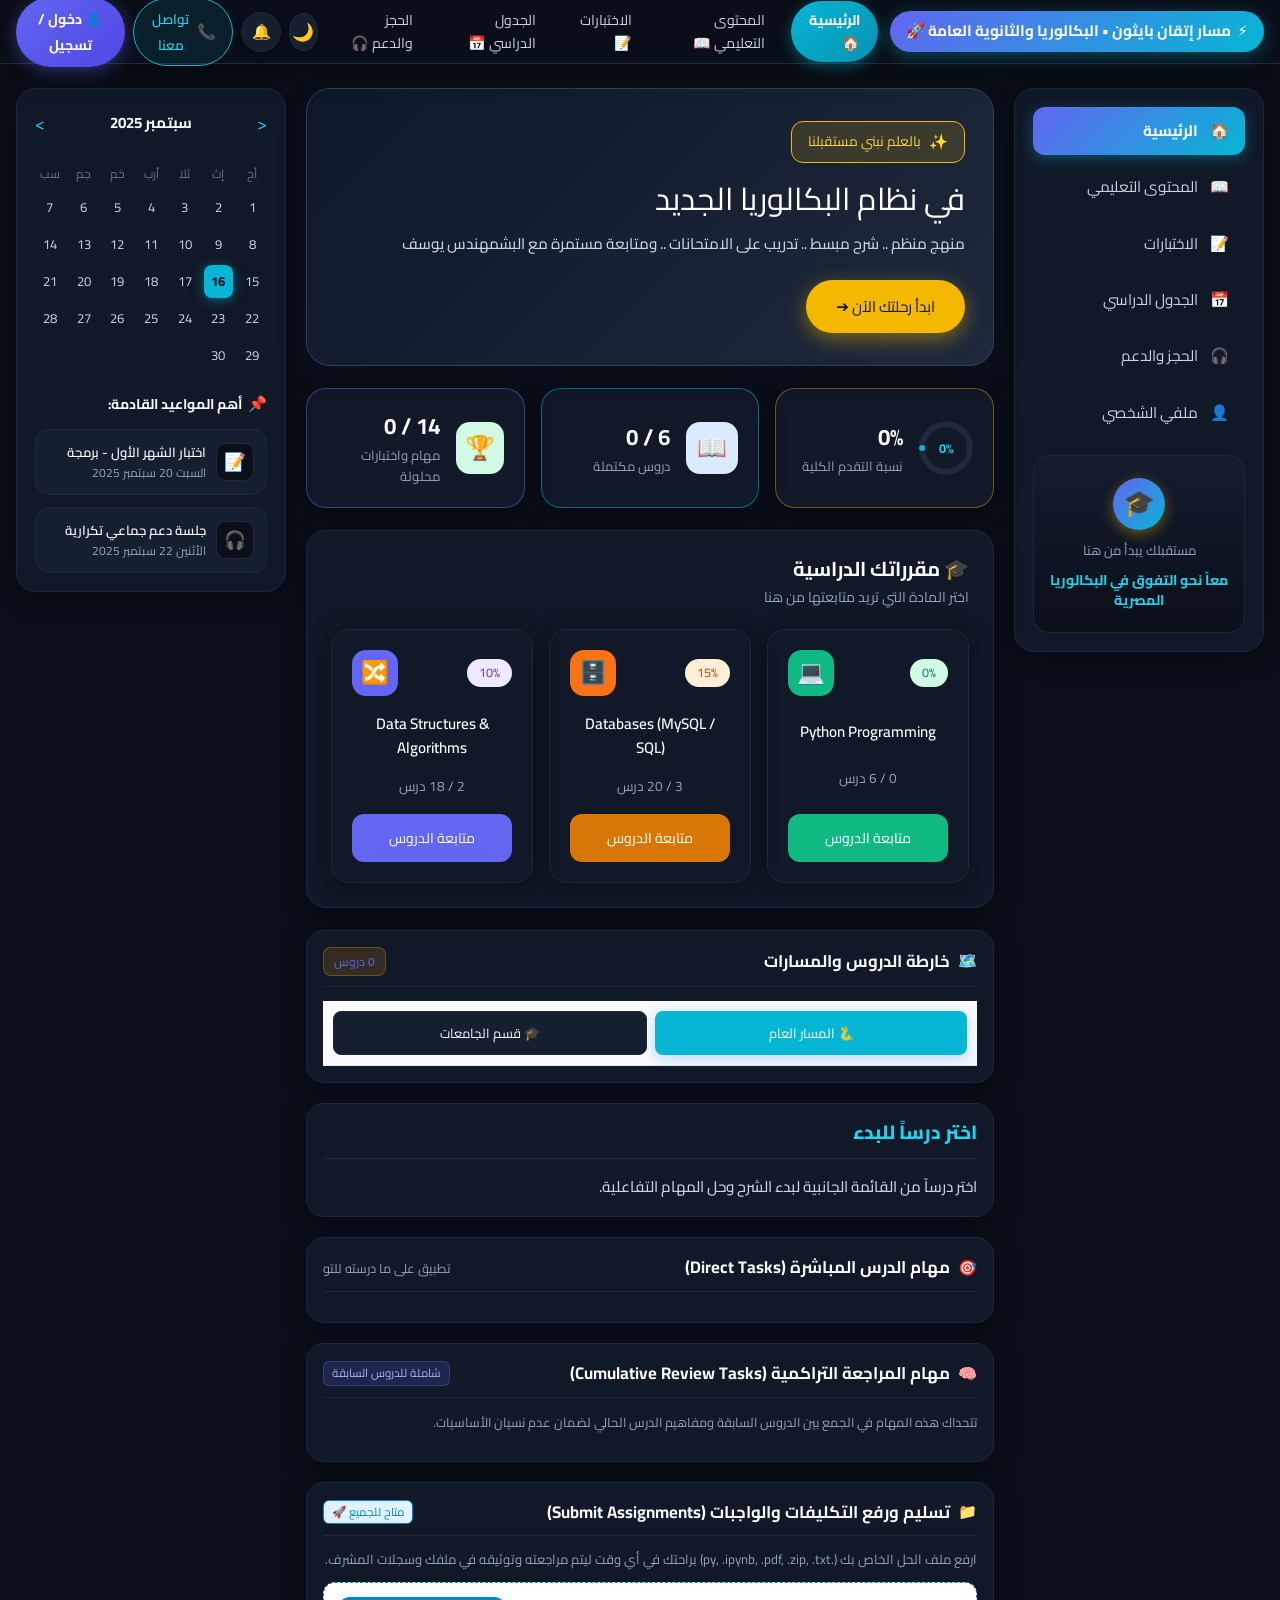
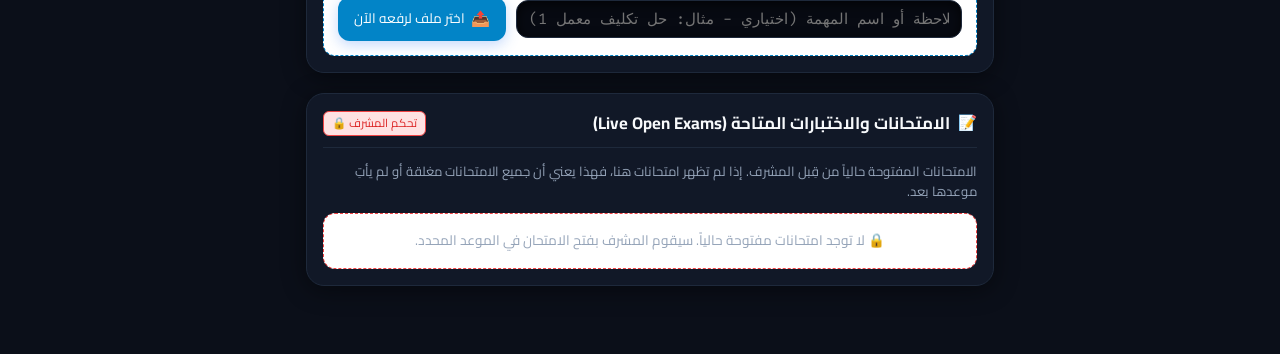
==== commit 5ba6339e: "feat: Add model-free smart evaluation, AST input sandbox, admin tower, and elsafty documentation" ====
--- a/templates/index.html
+++ b/templates/index.html
@@ -1,60 +1,80 @@
 <!DOCTYPE html>
-<html lang="ar" dir="rtl">
+<html lang="ar" dir="rtl" data-theme="dark">
 <head>
     <meta charset="UTF-8">
     <meta name="viewport" content="width=device-width, initial-scale=1.0">
-    <title>منصة بايثون التفاعلية | Python Mastery</title>
-    <link rel="stylesheet" href="/static/css/style.css">
+    <title>مسار إتقان بايثون | Eng. Youssef Elsafty</title>
+    <link rel="preconnect" href="https://fonts.googleapis.com">
+    <link rel="preconnect" href="https://fonts.gstatic.com" crossorigin>
+    <link href="https://fonts.googleapis.com/css2?family=Cairo:wght@400;500;600;700;800;900&family=Fira+Code:wght@400;500;600&display=swap" rel="stylesheet">
+    <link rel="stylesheet" href="/static/css/style.css?v=20260921_4">
+    <script>
+        // Apply theme immediately before render
+        (function() {
+            const saved = localStorage.getItem('theme') || 'dark';
+            document.documentElement.setAttribute('data-theme', saved);
+        })();
+    </script>
 </head>
-<body>
-
-    <!-- Compact Sticky Header -->
-    <header>
-        <div class="header-inner">
-            <div class="logo-group">
-                <div class="logo-badge">🐍</div>
-                <div class="title-group">
-                    <h1>مسار إتقان بايثون</h1>
-                    <p>تعلّم تطبيقي • فتح الدروس المشروط والمهام التراكمية</p>
-                </div>
-            </div>
-            
+<body class="dark-mode-body">
+
+    <!-- Top Navigation Bar (Noor EdTech Dark) -->
+    <header class="header-light">
+        <div class="header-inner-light">
+            <!-- Right side: Brand Badge -->
+            <div class="brand-pill-gold">
+                <span>⚡</span>
+                <span>مسار إتقان بايثون • البكالوريا والثانوية العامة 🚀</span>
+            </div>
+
+            <!-- Middle Navigation Links -->
+            <nav class="header-nav-links">
+                <a href="#dashboard-anchor" class="nav-link-btn active">الرئيسية 🏠</a>
+                <a href="#lessons-anchor" class="nav-link-btn">المحتوى التعليمي 📖</a>
+                <a href="#student-exams-section" class="nav-link-btn">الاختبارات 📝</a>
+                <a href="#calendar-anchor" class="nav-link-btn">الجدول الدراسي 📅</a>
+                <a href="#" onclick="openContactModal()" class="nav-link-btn">الحجز والدعم 🎧</a>
+            </nav>
+
+            <!-- Left Actions -->
             <div class="header-actions">
-                <div id="user-info-area" style="display: flex; align-items: center; gap: 8px;">
-                    <!-- Notification Bell & Center -->
-                    <div style="position: relative;">
-                        <button id="btn-notifications" onclick="toggleNotificationsDropdown()" class="btn-secondary" style="padding: 6px 10px; font-size: 0.85rem; position: relative; border-color: rgba(245, 158, 11, 0.4); color: #fbbf24;" title="التنبيهات والتكليفات الجديدة">
-                            <span>🔔</span>
-                            <span id="notif-badge" style="display: none; position: absolute; top: -5px; right: -5px; background: #ef4444; color: #fff; font-size: 0.65rem; font-weight: 800; border-radius: 9999px; padding: 2px 6px; box-shadow: 0 0 8px #ef4444;">0</span>
-                        </button>
-                        <!-- Notifications Dropdown Menu -->
-                        <div id="notif-dropdown" style="display: none; position: absolute; left: 0; top: 120%; width: 330px; background: rgba(17, 24, 39, 0.98); border: 1px solid rgba(245, 158, 11, 0.4); border-radius: 12px; box-shadow: 0 10px 30px rgba(0, 0, 0, 0.6); z-index: 1000; padding: 12px; backdrop-filter: blur(16px);">
-                            <div style="display: flex; justify-content: space-between; align-items: center; border-bottom: 1px solid var(--border-color); padding-bottom: 8px; margin-bottom: 8px;">
-                                <span style="font-size: 0.82rem; font-weight: 700; color: #fbbf24;">📢 التنبيهات والتكليفات المنشورة</span>
-                                <button onclick="markAllNotificationsRead()" style="background: none; border: none; color: #9ca3af; font-size: 0.72rem; cursor: pointer;">تحديد كمقروء ✓</button>
-                            </div>
-                            <div id="notif-list" style="max-height: 250px; overflow-y: auto; display: flex; flex-direction: column; gap: 8px;">
-                                <!-- Dynamically rendered notifications -->
-                            </div>
-                        </div>
-                    </div>
-
-                    <button onclick="openContactModal()" class="btn-secondary" style="padding: 6px 12px; font-size: 0.78rem; display: inline-flex; align-items: center; gap: 4px; border-color: rgba(34, 197, 94, 0.4); color: #4ade80;">
-                        <span>📞</span> تواصل معنا
+                <button onclick="toggleTheme()" class="btn-theme-toggle" title="تغيير المظهر">🌙</button>
+
+                <div style="position: relative;">
+                    <button id="btn-notifications" onclick="toggleNotificationsDropdown()" class="btn-icon-gold" title="التنبيهات والتكليفات الجديدة">
+                        <span>🔔</span>
+                        <span id="notif-badge" style="display: none;" class="notif-badge-dot">0</span>
                     </button>
-                    <button id="btn-open-auth" onclick="openAuthModal()" class="btn-action" style="padding: 6px 12px; font-size: 0.78rem;">
+                    <!-- Notifications Dropdown Menu -->
+                    <div id="notif-dropdown" style="display: none; position: absolute; left: 0; top: 120%; width: 330px; background: #ffffff; border: 1px solid #e2e8f0; border-radius: 12px; box-shadow: 0 10px 30px rgba(0, 0, 0, 0.1); z-index: 1000; padding: 12px;">
+                        <div style="display: flex; justify-content: space-between; align-items: center; border-bottom: 1px solid #e2e8f0; padding-bottom: 8px; margin-bottom: 8px;">
+                            <span style="font-size: 0.82rem; font-weight: 400; color: #d97706;">📢 التنبيهات والتكليفات المنشورة</span>
+                            <button onclick="markAllNotificationsRead()" style="background: none; border: none; color: var(--text-dim); font-size: 0.72rem; cursor: pointer;">تحديد كمقروء ✓</button>
+                        </div>
+                        <div id="notif-list" style="max-height: 250px; overflow-y: auto; display: flex; flex-direction: column; gap: 8px;">
+                            <!-- Dynamically rendered notifications -->
+                        </div>
+                    </div>
+                </div>
+
+                <button onclick="openContactModal()" class="btn-outline-green">
+                    <span>📞</span> تواصل معنا
+                </button>
+
+                <div id="user-info-area">
+                    <button id="btn-open-auth" onclick="openAuthModal()" class="btn-solid-green">
                         👤 دخول / تسجيل
                     </button>
                     <div id="user-pill" style="display: none; align-items: center; gap: 6px;">
-                        <span id="user-name-display" style="font-weight: 800; color: #f59e0b; font-size: 0.8rem;"></span>
-                        <button id="btn-open-admin" onclick="openAdminModal()" class="btn-action" style="display: none; padding: 4px 10px; font-size: 0.72rem; background: linear-gradient(135deg, #f59e0b, #d97706); border:none; box-shadow: 0 0 10px rgba(245, 158, 11, 0.4);">
+                        <span id="user-name-display" style="font-weight: 400; color: #d97706; font-size: 0.85rem;"></span>
+                        <button id="btn-open-admin" onclick="openAdminModal()" class="btn-action" style="display: none; padding: 4px 10px; font-size: 0.72rem; background: linear-gradient(135deg, #f59e0b, #d97706); border:none;">
                             👑 لوحة الإدارة
                         </button>
                         <button onclick="logoutUser()" class="btn-secondary btn-danger" style="padding: 4px 8px; font-size: 0.72rem;">خروج</button>
                     </div>
                 </div>
 
-                <!-- Mobile Drawer Hamburger -->
+                <!-- Mobile Drawer Toggle -->
                 <button onclick="toggleMobileDrawer()" class="btn-icon-toggle" aria-label="فتح القائمة">
                     ☰
                 </button>
@@ -67,7 +87,7 @@
         <div class="mobile-drawer" onclick="event.stopPropagation()">
             <div class="drawer-header">
                 <div class="drawer-title">
-                    <span>🐍</span> مسار إتقان بايثون
+                    <span>⚡</span> مسار إتقان بايثون
                 </div>
                 <button onclick="closeMobileDrawer()" style="background:none; border:none; color: var(--text-muted); font-size: 1.5rem; cursor:pointer;">✕</button>
             </div>
@@ -79,19 +99,19 @@
                 <a href="#lessons-anchor" onclick="switchTrack('general'); closeMobileDrawer();" class="drawer-link">
                     <span>🐍</span> المسار العام لبايثون
                 </a>
-                <a href="#lessons-anchor" onclick="switchTrack('university'); closeMobileDrawer();" class="drawer-link" style="color: #c4b5fd;">
+                <a href="#lessons-anchor" onclick="switchTrack('university'); closeMobileDrawer();" class="drawer-link" style="color: #6366f1;">
                     <span>🎓</span> قسم الجامعات والمقررات
                 </a>
                 <a href="#lesson-view-anchor" onclick="closeMobileDrawer()" class="drawer-link">
                     <span>📖</span> الدرس الحالي والمهام
                 </a>
-                <button onclick="openContactModal(); closeMobileDrawer();" class="drawer-link" style="color: #4ade80; text-align: right; width: 100%;">
+                <button onclick="openContactModal(); closeMobileDrawer();" class="drawer-link" style="color: #10b981; text-align: right; width: 100%;">
                     <span>📞</span> تواصل معنا والدعم الفني
                 </button>
                 <button id="drawer-admin-btn" onclick="openAdminModal(); closeMobileDrawer();" class="drawer-link" style="display: none; color: #f59e0b; text-align: right; width: 100%;">
                     <span>👑</span> لوحة تحكم المشرف (Admin)
                 </button>
-                <button onclick="resetProgress(); closeMobileDrawer();" class="drawer-link" style="color: #f87171; text-align: right; width: 100%;">
+                <button onclick="resetProgress(); closeMobileDrawer();" class="drawer-link" style="color: #ef4444; text-align: right; width: 100%;">
                     <span>🔄</span> إعادة ضبط التقدم
                 </button>
             </div>
@@ -102,223 +122,380 @@
         </div>
     </div>
 
-    <!-- Main Container -->
-    <div class="container">
-        
-        <!-- Mobile & Desktop Student Dashboard Overview Card -->
-        <div id="dashboard-anchor" class="student-dashboard-banner">
-            <div class="dashboard-user-greeting">
-                <div>
-                    <h2 id="student-greeting" style="color: #fff; font-weight: 800;">👋 مرحباً بك في مسار بايثون</h2>
-                    <p style="color: var(--text-muted); font-size: 0.8rem;">تعلّم بالحل العملي • لن يُفتح الدرس التالي إلا بإتقان السابق والمراجعات</p>
-                </div>
-                <div style="display: flex; align-items: center; gap: 8px;">
-                    <button id="banner-admin-btn" onclick="openAdminModal()" class="btn-action" style="display: none; padding: 6px 14px; font-size: 0.85rem; font-weight: 800; background: linear-gradient(135deg, #f59e0b, #d97706); border: none; box-shadow: 0 0 14px rgba(245, 158, 11, 0.5); cursor: pointer; border-radius: 8px;">
-                        👑 لوحة الإدارة (Admin)
-                    </button>
-                    <span id="student-level-badge" class="student-badge-level">مبتدئ 🚀</span>
-                </div>
-            </div>
-
-            <div style="margin-top: 4px;">
-                <div style="display: flex; justify-content: space-between; align-items: center; margin-bottom: 4px;">
-                    <span style="font-size: 0.8rem; font-weight: 700; color: #94a3b8;">نسبة الإنجاز في المسار:</span>
-                    <span id="overall-badge" style="font-weight: 800; color: #38bdf8; font-size: 0.85rem;">0%</span>
-                </div>
-                <div class="progress-bar-container">
-                    <div id="progress-bar-fill" class="progress-bar-fill" style="width: 0%;"></div>
-                </div>
-            </div>
-
-            <div class="metrics-grid">
-                <div class="metric-card">
-                    <div class="metric-icon">📚</div>
+    <!-- 3-Column Light Mode Dashboard Container -->
+    <div id="dashboard-anchor" class="dashboard-grid-container">
+
+        <!-- Column 1 (Far Right in RTL): Navigation Sidebar Card -->
+        <aside class="sidebar-right-card">
+            <div class="sidebar-nav-list">
+                <a href="#dashboard-anchor" class="sidebar-nav-item active">
+                    <span class="icon">🏠</span>
+                    <span>الرئيسية</span>
+                </a>
+                <a href="#lessons-anchor" class="sidebar-nav-item">
+                    <span class="icon">📖</span>
+                    <span>المحتوى التعليمي</span>
+                </a>
+                <a href="#student-exams-section" class="sidebar-nav-item">
+                    <span class="icon">📝</span>
+                    <span>الاختبارات</span>
+                </a>
+                <a href="#calendar-anchor" class="sidebar-nav-item">
+                    <span class="icon">📅</span>
+                    <span>الجدول الدراسي</span>
+                </a>
+                <a href="#" onclick="openContactModal()" class="sidebar-nav-item">
+                    <span class="icon">🎧</span>
+                    <span>الحجز والدعم</span>
+                </a>
+                <a href="#" onclick="openAuthModal()" class="sidebar-nav-item">
+                    <span class="icon">👤</span>
+                    <span>ملفي الشخصي</span>
+                </a>
+            </div>
+
+            <!-- Bottom Promo Box -->
+            <div class="promo-card-gold">
+                <div class="promo-cap-circle">🎓</div>
+                <div class="promo-subtext">مستقبلك يبدأ من هنا</div>
+                <div class="promo-title">معاً نحو التفوق في البكالوريا المصرية</div>
+            </div>
+        </aside>
+
+        <!-- Column 2 (Center): Main Content & Courses Workspace -->
+        <main class="dashboard-center-workspace">
+
+            <!-- 1. Hero Navy Banner Card -->
+            <div class="hero-navy-banner">
+                <div class="hero-quote-badge">
+                    <span>✨</span> بالعلم نبني مستقبلنا
+                </div>
+                <h1 class="hero-headline">في نظام البكالوريا الجديد</h1>
+                <p class="hero-subtitle">منهج منظم .. شرح مبسط .. تدريب على الامتحانات .. ومتابعة مستمرة مع البشمهندس يوسف</p>
+                <button onclick="document.getElementById('lessons-anchor').scrollIntoView({behavior:'smooth'})" class="hero-action-btn">
+                    ابدأ رحلتك الآن ➔
+                </button>
+            </div>
+
+            <!-- 2. Three Metric Stats Cards Row -->
+            <div class="stats-cards-grid">
+                <!-- Total Progress Gauge -->
+                <div class="stat-card-white border-gold">
+                    <div class="gauge-box">
+                        <svg viewBox="0 0 36 36">
+                            <path class="circle-bg" d="M18 2.0845 a 15.9155 15.9155 0 0 1 0 31.831 a 15.9155 15.9155 0 0 1 0 -31.831"/>
+                            <path id="circle-fill-svg" class="circle-fill" stroke-dasharray="0, 100" d="M18 2.0845 a 15.9155 15.9155 0 0 1 0 31.831 a 15.9155 15.9155 0 0 1 0 -31.831"/>
+                        </svg>
+                        <span id="overall-badge" class="gauge-center-text">0%</span>
+                    </div>
                     <div>
-                        <div id="stat-completed-lessons" class="metric-val">0</div>
-                        <div class="metric-lbl">دروس مكتملة</div>
-                    </div>
-                </div>
-                <div class="metric-card">
-                    <div class="metric-icon" style="color: #34d399;">🎯</div>
+                        <div id="overall-badge-sub" class="stat-val-text">0%</div>
+                        <div class="stat-label-text">نسبة التقدم الكلية</div>
+                    </div>
+                </div>
+
+                <!-- Completed Lessons -->
+                <div class="stat-card-white border-blue">
+                    <div class="stat-icon-wrapper icon-bg-blue">📖</div>
                     <div>
-                        <div id="progress-stat" class="metric-val">0 / 0</div>
-                        <div class="metric-lbl">مهام تم حلها</div>
-                    </div>
-                </div>
-                <div class="metric-card">
-                    <div class="metric-icon" style="color: #fbbf24;">⚡</div>
+                        <div id="stat-completed-lessons-ratio" class="stat-val-text">6 / 0</div>
+                        <div class="stat-label-text">دروس مكتملة</div>
+                    </div>
+                </div>
+
+                <!-- Solved Tasks & Exams -->
+                <div class="stat-card-white border-green">
+                    <div class="stat-icon-wrapper icon-bg-green">🏆</div>
                     <div>
-                        <div id="stat-xp" class="metric-val">0</div>
-                        <div class="metric-lbl">نقاط XP</div>
-                    </div>
-                </div>
-                <div class="metric-card">
-                    <div class="metric-icon" style="color: #38bdf8;">⏱️</div>
+                        <div id="progress-stat" class="stat-val-text">14 / 0</div>
+                        <div class="stat-label-text">مهام واختبارات محلولة</div>
+                    </div>
+                </div>
+            </div>
+
+            <!-- Hidden compatibility elements for existing script bindings -->
+            <div style="display:none;">
+                <div id="stat-completed-lessons">0</div>
+                <div id="progress-bar-fill"></div>
+                <div id="student-level-badge">مبتدئ 🚀</div>
+                <div id="stat-xp">0 XP</div>
+                <div id="stat-avg-speed">0 ث</div>
+            </div>
+
+            <!-- 3. Courses Section ("مقرراتك الدراسية") -->
+            <div class="courses-container-box">
+                <div class="courses-title-row">
+                    <h2>🎓 مقرراتك الدراسية</h2>
+                    <p>اختر المادة التي تريد متابعتها من هنا</p>
+                </div>
+
+                <div class="courses-3-cards">
+                    <!-- Python Programming -->
+                    <div class="course-glow-card card-green">
+                        <div class="course-top-bar">
+                            <span id="course-python-badge" class="badge-pill-light badge-green-light">0%</span>
+                            <div class="course-icon-rounded icon-bg-green-light">💻</div>
+                        </div>
+                        <h3 class="course-card-title">Python Programming</h3>
+                        <div id="course-python-count" class="course-lessons-label">0 / 6 درس</div>
+                        <button onclick="switchTrack('general')" class="btn-course-follow btn-bg-green">
+                            متابعة الدروس
+                        </button>
+                    </div>
+
+                    <!-- Databases (MySQL / SQL) -->
+                    <div class="course-glow-card card-orange">
+                        <div class="course-top-bar">
+                            <span class="badge-pill-light badge-orange-light">15%</span>
+                            <div class="course-icon-rounded icon-bg-orange-light">🗄️</div>
+                        </div>
+                        <h3 class="course-card-title">Databases (MySQL / SQL)</h3>
+                        <div class="course-lessons-label">3 / 20 درس</div>
+                        <button onclick="switchTrack('university')" class="btn-course-follow btn-bg-orange">
+                            متابعة الدروس
+                        </button>
+                    </div>
+
+                    <!-- Data Structures & Algorithms -->
+                    <div class="course-glow-card card-purple">
+                        <div class="course-top-bar">
+                            <span class="badge-pill-light badge-purple-light">10%</span>
+                            <div class="course-icon-rounded icon-bg-purple-light">🔀</div>
+                        </div>
+                        <h3 class="course-card-title">Data Structures & Algorithms</h3>
+                        <div class="course-lessons-label">2 / 18 درس</div>
+                        <button onclick="switchTrack('university')" class="btn-course-follow btn-bg-purple">
+                            متابعة الدروس
+                        </button>
+                    </div>
+                </div>
+            </div>
+
+            <!-- 4. Interactive Lessons Roadmap & Tasks Workspace -->
+            <div id="lessons-anchor" class="workspace-lessons-container">
+                <div class="card" style="margin-bottom: 20px;">
+                    <div class="card-header">
+                        <div class="card-title">
+                            <span>🗺️</span> خارطة الدروس والمسارات
+                        </div>
+                        <span id="roadmap-counter" class="stat-pill">0 دروس</span>
+                    </div>
+                    <!-- Track Switcher Tabs -->
+                    <div style="display: flex; gap: 8px; padding: 10px; background: #f8fafc; border-bottom: 1px solid #e2e8f0;">
+                        <button id="track-btn-general" onclick="switchTrack('general')" class="btn-action" style="flex: 1; padding: 8px; font-size: 0.82rem; font-weight: 400; border-radius: 8px;">
+                            🐍 المسار العام
+                        </button>
+                        <button id="track-btn-university" onclick="switchTrack('university')" class="btn-secondary" style="flex: 1; padding: 8px; font-size: 0.82rem; font-weight: 400; border-radius: 8px;">
+                            🎓 قسم الجامعات
+                        </button>
+                    </div>
+                    <div id="lesson-list" class="lesson-list">
+                        <!-- Lessons loaded via JS -->
+                    </div>
+                </div>
+
+                <!-- Current Lesson View & Tasks -->
+                <main id="lesson-view-anchor">
+                    <div class="card" style="margin-bottom: 20px;">
+                        <div class="lesson-header-top">
+                            <div>
+                                <span id="lesson-category" class="category-tag"></span>
+                                <h2 id="lesson-title" class="lesson-main-title">اختر درساً للبدء</h2>
+                            </div>
+                            <div id="lesson-status-tag" class="status-badge"></div>
+                        </div>
+
+                        <div id="lesson-content" class="lesson-body">
+                            اختر درساً من القائمة الجانبية لبدء الشرح وحل المهام التفاعلية.
+                        </div>
+                    </div>
+
+                    <!-- Direct Tasks -->
+                    <div class="card" style="margin-bottom: 20px;">
+                        <div class="card-header">
+                            <div class="card-title" style="color: #d97706;">
+                                <span>🎯</span> مهام الدرس المباشرة (Direct Tasks)
+                            </div>
+                            <span style="font-size: 0.8rem; color: var(--text-dim);">تطبيق على ما درسته للتو</span>
+                        </div>
+                        <div id="tasks-container">
+                            <!-- Direct Tasks -->
+                        </div>
+                    </div>
+
+                    <!-- Cumulative Review Tasks -->
+                    <div id="cumulative-section" class="card" style="border-color: #6366f1; background: #f8fafc; margin-bottom: 20px;">
+                        <div class="card-header">
+                            <div class="card-title" style="color: #4f46e5;">
+                                <span>🧠</span> مهام المراجعة التراكمية (Cumulative Review Tasks)
+                            </div>
+                            <span class="task-badge-cumulative">شاملة للدروس السابقة</span>
+                        </div>
+                        <p style="font-size: 0.8rem; color: var(--text-dim); margin-bottom: 12px;">تتحداك هذه المهام في الجمع بين الدروس السابقة ومفاهيم الدرس الحالي لضمان عدم نسيان الأساسيات.</p>
+                        <div id="cumulative-container">
+                            <!-- Cumulative Tasks -->
+                        </div>
+                    </div>
+
+                    <!-- Dedicated Assignment Upload Card -->
+                    <div id="assignment-upload-section" class="card" style="border-color: #0284c7; background: #f0f9ff; margin-bottom: 20px;">
+                        <div class="card-header">
+                            <div class="card-title" style="color: #0284c7;">
+                                <span>📁</span> تسليم ورفع التكليفات والواجبات (Submit Assignments)
+                            </div>
+                            <span class="task-badge-direct" style="background: #e0f2fe; color: #0284c7; border-color: #0284c7;">متاح للجميع 🚀</span>
+                        </div>
+                        <p style="font-size: 0.82rem; color: var(--text-dim); margin-bottom: 12px; line-height: 1.5;">
+                            ارفع ملف الحل الخاص بك (.py, .ipynb, .pdf, .zip, .txt) براحتك في أي وقت ليتم مراجعته وتوثيقه في ملفك وسجلات المشرف.
+                        </p>
+
+                        <div style="display: flex; flex-direction: column; gap: 10px; background: #ffffff; padding: 14px; border-radius: 12px; border: 1px dashed #0284c7;">
+                            <div style="display: flex; gap: 10px; flex-wrap: wrap; align-items: center;">
+                                <input type="text" id="custom-upload-notes" class="code-textarea" style="min-height: 38px; height: 38px; flex: 2; padding: 6px 12px; font-size: 0.82rem;" placeholder="ملاحظة أو اسم المهمة (اختياري - مثال: حل تكليف معمل 1)">
+                                <label for="direct-dropzone-input" class="btn-action" style="padding: 8px 16px; font-size: 0.85rem; cursor: pointer; display: inline-flex; align-items: center; gap: 6px; background: #0284c7; border: none;">
+                                    <span>📤</span> اختر ملف لرفعه الآن
+                                </label>
+                                <input type="file" id="direct-dropzone-input" onchange="handleDirectFileUpload(event)" style="display: none;" accept=".py,.txt,.pdf,.zip,.ipynb">
+                            </div>
+                            <div id="direct-upload-status" style="display: none; padding: 8px 12px; border-radius: 8px; font-size: 0.82rem;"></div>
+                        </div>
+                    </div>
+
+                    <!-- Dedicated Open Exams Card -->
+                    <div id="student-exams-section" class="card" style="border-color: #ef4444; background: #fef2f2; margin-bottom: 20px;">
+                        <div class="card-header">
+                            <div class="card-title" style="color: #dc2626;">
+                                <span>📝</span> الامتحانات والاختبارات المتاحة (Live Open Exams)
+                            </div>
+                            <span class="task-badge-direct" style="background: #fee2e2; color: #dc2626; border-color: #ef4444;">تحكم المشرف 🔒</span>
+                        </div>
+                        <p style="font-size: 0.82rem; color: var(--text-dim); margin-bottom: 12px; line-height: 1.5;">
+                            الامتحانات المفتوحة حالياً من قِبل المشرف. إذا لم تظهر امتحانات هنا، فهذا يعني أن جميع الامتحانات مغلقة أو لم يأتِ موعدها بعد.
+                        </p>
+
+                        <div id="student-open-exams-list" style="display: flex; flex-direction: column; gap: 10px;">
+                            <div style="background: #ffffff; padding: 16px; border-radius: 12px; border: 1px dashed #ef4444; text-align: center; color: var(--text-dim); font-size: 0.85rem;">
+                                🔒 لا توجد امتحانات مفتوحة حالياً. سيقوم المشرف بفتح الامتحان في الموعد المحدد.
+                            </div>
+                        </div>
+                    </div>
+                </main>
+            </div>
+        </main>
+
+        <!-- Column 3 (Far Left in RTL): Study Calendar & Events Sidebar -->
+        <aside id="calendar-anchor" class="sidebar-left-card">
+            <div class="calendar-header-title">
+                <button class="cal-nav-btn">&lt;</button>
+                <span>سبتمبر 2025</span>
+                <button class="cal-nav-btn">&gt;</button>
+            </div>
+
+            <!-- Calendar Grid -->
+            <div class="calendar-grid-table">
+                <div class="cal-day-head">أح</div>
+                <div class="cal-day-head">إث</div>
+                <div class="cal-day-head">ثلا</div>
+                <div class="cal-day-head">أرب</div>
+                <div class="cal-day-head">خم</div>
+                <div class="cal-day-head">جم</div>
+                <div class="cal-day-head">سب</div>
+
+                <div class="cal-day-num">1</div>
+                <div class="cal-day-num">2</div>
+                <div class="cal-day-num">3</div>
+                <div class="cal-day-num">4</div>
+                <div class="cal-day-num">5</div>
+                <div class="cal-day-num">6</div>
+                <div class="cal-day-num">7</div>
+
+                <div class="cal-day-num">8</div>
+                <div class="cal-day-num">9</div>
+                <div class="cal-day-num">10</div>
+                <div class="cal-day-num">11</div>
+                <div class="cal-day-num">12</div>
+                <div class="cal-day-num">13</div>
+                <div class="cal-day-num">14</div>
+
+                <div class="cal-day-num">15</div>
+                <div class="cal-day-num active-today">16</div>
+                <div class="cal-day-num">17</div>
+                <div class="cal-day-num">18</div>
+                <div class="cal-day-num">19</div>
+                <div class="cal-day-num">20</div>
+                <div class="cal-day-num">21</div>
+
+                <div class="cal-day-num">22</div>
+                <div class="cal-day-num">23</div>
+                <div class="cal-day-num">24</div>
+                <div class="cal-day-num">25</div>
+                <div class="cal-day-num">26</div>
+                <div class="cal-day-num">27</div>
+                <div class="cal-day-num">28</div>
+
+                <div class="cal-day-num">29</div>
+                <div class="cal-day-num">30</div>
+            </div>
+
+            <!-- Upcoming Events Section -->
+            <div class="events-list-wrapper">
+                <div class="events-header-label">
+                    <span>📌</span> أهم المواعيد القادمة:
+                </div>
+
+                <div class="event-item-card">
+                    <div class="event-icon-circle" style="color: #ef4444;">📝</div>
                     <div>
-                        <div id="stat-avg-speed" class="metric-val">0 ث</div>
-                        <div class="metric-lbl">متوسط سرعة الحل</div>
-                    </div>
-                </div>
-            </div>
-        </div>
-
-        <!-- Sidebar -->
-        <aside id="lessons-anchor" class="sidebar">
-            <div class="card">
-                <div class="card-header">
-                    <div class="card-title">
-                        <span>🗺️</span> خارطة الدروس والمسارات
-                    </div>
-                    <span id="roadmap-counter" class="stat-pill">0 دروس</span>
-                </div>
-                <!-- Track Switcher Tabs -->
-                <div style="display: flex; gap: 6px; padding: 10px; background: rgba(17, 24, 39, 0.6); border-bottom: 1px solid var(--border-subtle);">
-                    <button id="track-btn-general" onclick="switchTrack('general')" class="btn-action" style="flex: 1; padding: 6px 8px; font-size: 0.78rem; font-weight: 700; border-radius: 8px;">
-                        🐍 المسار العام
-                    </button>
-                    <button id="track-btn-university" onclick="switchTrack('university')" class="btn-secondary" style="flex: 1; padding: 6px 8px; font-size: 0.78rem; font-weight: 700; border-radius: 8px;">
-                        🎓 قسم الجامعات
-                    </button>
-                </div>
-                <div id="lesson-list" class="lesson-list">
-                    <!-- Lessons loaded via JS -->
+                        <div class="event-name-text">اختبار الشهر الأول - برمجة</div>
+                        <div class="event-date-text">السبت 20 سبتمبر 2025</div>
+                    </div>
+                </div>
+
+                <div class="event-item-card">
+                    <div class="event-icon-circle" style="color: #3b82f6;">🎧</div>
+                    <div>
+                        <div class="event-name-text">جلسة دعم جماعي تكرارية</div>
+                        <div class="event-date-text">الأثنين 22 سبتمبر 2025</div>
+                    </div>
                 </div>
             </div>
         </aside>
 
-        <!-- Main Content -->
-        <main id="lesson-view-anchor" class="main-content">
-            
-            <!-- Creative Intro Banner for Eng. Youssef -->
-            <div class="hero-signature">
-                <div class="hero-signature-text">
-                    <span>⚡</span>
-                    <div>
-                        <span>كود متقن، منصة ذكية، وتجربة استثنائية.. </span>
-                        <span class="hero-signature-tag">"وده يدلّ إنّ بشمهندس يوسف، بشمهندس مش عادي" 🚀</span>
-                    </div>
-                </div>
-                <span style="font-size: 1.5rem;">👑</span>
-            </div>
-
-            <!-- Current Lesson Card -->
-            <div class="card">
-                <div class="lesson-header-top">
-                    <div>
-                        <span id="lesson-category" class="category-tag"></span>
-                        <h2 id="lesson-title" class="lesson-main-title">اختر درساً للبدء</h2>
-                    </div>
-                    <div id="lesson-status-tag" class="status-badge"></div>
-                </div>
-
-                <div id="lesson-content" class="lesson-body">
-                    اختر درساً من القائمة الجانبية لبدء الشرح وحل المهام التفاعلية.
-                </div>
-            </div>
-
-            <!-- Direct Tasks -->
-            <div class="card">
-                <div class="card-header">
-                    <div class="card-title" style="color: #fbbf24;">
-                        <span>🎯</span> مهام الدرس المباشرة (Direct Tasks)
-                    </div>
-                    <span style="font-size: 0.8rem; color: #9ca3af;">تطبيق على ما درسته للتو</span>
-                </div>
-                <div id="tasks-container">
-                    <!-- Direct Tasks -->
-                </div>
-            </div>
-
-            <!-- Cumulative Review Tasks -->
-            <div id="cumulative-section" class="card" style="border-color: rgba(99, 102, 241, 0.4); background: linear-gradient(135deg, rgba(30, 27, 75, 0.4), rgba(17, 24, 39, 0.9));">
-                <div class="card-header">
-                    <div class="card-title" style="color: #a5b4fc;">
-                        <span>🧠</span> مهام المراجعة التراكمية (Cumulative Review Tasks)
-                    </div>
-                    <span class="task-badge-cumulative">شاملة للدروس السابقة</span>
-                </div>
-                <p style="font-size: 0.8rem; color: #9ca3af; margin-bottom: 12px;">تتحداك هذه المهام في الجمع بين الدروس السابقة ومفاهيم الدرس الحالي لضمان عدم نسيان الأساسيات.</p>
-                <div id="cumulative-container">
-                    <!-- Cumulative Tasks -->
-                </div>
-            </div>
-
-            <!-- Dedicated Assignment Upload Card for Students -->
-            <div id="assignment-upload-section" class="card" style="border-color: rgba(56, 189, 248, 0.4); background: linear-gradient(135deg, rgba(8, 47, 73, 0.4), rgba(17, 24, 39, 0.9)); margin-top: 16px;">
-                <div class="card-header">
-                    <div class="card-title" style="color: #38bdf8;">
-                        <span>📁</span> تسليم ورفع التكليفات والواجبات (Submit Assignments)
-                    </div>
-                    <span class="task-badge-direct" style="background: rgba(56, 189, 248, 0.2); color: #38bdf8; border-color: rgba(56, 189, 248, 0.4);">متاح للجميع 🚀</span>
-                </div>
-                <p style="font-size: 0.82rem; color: #94a3b8; margin-bottom: 12px; line-height: 1.5;">
-                    ارفع ملف الحل الخاص بك (.py, .ipynb, .pdf, .zip, .txt) براحتك في أي وقت ليتم مراجعته وتوثيقه في ملفك وسجلات المشرف.
-                </p>
-
-                <div style="display: flex; flex-direction: column; gap: 10px; background: rgba(3, 7, 18, 0.6); padding: 14px; border-radius: 12px; border: 1px dashed rgba(56, 189, 248, 0.4);">
-                    <div style="display: flex; gap: 10px; flex-wrap: wrap; align-items: center;">
-                        <input type="text" id="custom-upload-notes" class="code-textarea" style="min-height: 38px; height: 38px; flex: 2; padding: 6px 12px; font-size: 0.82rem;" placeholder="ملاحظة أو اسم المهمة (اختياري - مثال: حل تكليف معمل 1)">
-                        <label for="direct-dropzone-input" class="btn-action" style="padding: 8px 16px; font-size: 0.85rem; cursor: pointer; display: inline-flex; align-items: center; gap: 6px; background: linear-gradient(135deg, #0284c7, #0369a1); border: none;">
-                            <span>📤</span> اختر ملف لرفعه الآن
-                        </label>
-                        <input type="file" id="direct-dropzone-input" onchange="handleDirectFileUpload(event)" style="display: none;" accept=".py,.txt,.pdf,.zip,.ipynb">
-                    </div>
-                    <div id="direct-upload-status" style="display: none; padding: 8px 12px; border-radius: 8px; font-size: 0.82rem;"></div>
-                </div>
-            </div>
-
-            <!-- Dedicated Open Exams Card for Students -->
-            <div id="student-exams-section" class="card" style="border-color: rgba(239, 68, 68, 0.4); background: linear-gradient(135deg, rgba(69, 10, 10, 0.4), rgba(17, 24, 39, 0.9)); margin-top: 16px;">
-                <div class="card-header">
-                    <div class="card-title" style="color: #f87171;">
-                        <span>📝</span> الامتحانات والاختبارات المتاحة (Live Open Exams)
-                    </div>
-                    <span class="task-badge-direct" style="background: rgba(239, 68, 68, 0.2); color: #f87171; border-color: rgba(239, 68, 68, 0.4);">تحكم المشرف 🔒</span>
-                </div>
-                <p style="font-size: 0.82rem; color: #94a3b8; margin-bottom: 12px; line-height: 1.5;">
-                    الامتحانات المفتوحة حالياً من قِبل المشرف. إذا لم تظهر امتحانات هنا، فهذا يعني أن جميع الامتحانات مغلقة أو لم يأتِ موعدها بعد.
-                </p>
-
-                <div id="student-open-exams-list" style="display: flex; flex-direction: column; gap: 10px;">
-                    <div style="background: rgba(3, 7, 18, 0.6); padding: 16px; border-radius: 12px; border: 1px dashed rgba(239, 68, 68, 0.3); text-align: center; color: #9ca3af; font-size: 0.85rem;">
-                        🔒 لا توجد امتحانات مفتوحة حالياً. سيقوم المشرف بفتح الامتحان في الموعد المحدد.
-                    </div>
-                </div>
-            </div>
-
-        </main>
     </div>
 
     <!-- Code Editor Modal -->
     <div id="code-modal" class="modal-backdrop hidden">
         <div class="modal-content">
             <div class="modal-header">
-                <div style="display: flex; align-items: center; gap: 8px;">
-                    <span id="modal-task-badge" class="task-badge-direct">تمرين</span>
-                    <h4 id="modal-task-title" style="color: #fff; font-weight: 700;">محرر حل المهمة</h4>
-                    <span id="modal-task-timer" style="background: rgba(56, 189, 248, 0.15); border: 1px solid rgba(56, 189, 248, 0.4); color: #38bdf8; font-size: 0.78rem; font-family: monospace; font-weight: 700; padding: 2px 8px; border-radius: 999px; display: inline-flex; align-items: center; gap: 4px;">
+                <div style="display: flex; align-items: center; gap: 10px;">
+                    <span id="modal-task-badge" class="task-badge-direct" style="font-weight: 700;">تمرين</span>
+                    <h4 id="modal-task-title" style="color: var(--text-main); font-weight: 700; font-size: 1.05rem; margin: 0;">محرر حل المهمة</h4>
+                    <span id="modal-task-timer" style="background: #f0f9ff; border: 1.5px solid #bae6fd; color: #0284c7; font-size: 0.8rem; font-family: 'Fira Code', monospace; font-weight: 700; padding: 2px 10px; border-radius: 999px; display: inline-flex; align-items: center; gap: 4px;">
                         ⏱️ <span id="timer-display">00:00</span>
                     </span>
                 </div>
-                <button onclick="closeEditor()" style="background:none; border:none; color:#9ca3af; font-size:1.5rem; cursor:pointer;">✕</button>
+                <button onclick="closeEditor()" style="background:none; border:none; color: var(--text-muted); font-size:1.5rem; cursor:pointer;">✕</button>
             </div>
 
             <div class="modal-body">
                 <div class="task-prompt-box">
-                    <div style="font-weight: 700; color: #fff; margin-bottom: 4px;">المطلوب:</div>
-                    <div id="modal-task-instruction" style="color: #d1d5db; white-space: pre-line;"></div>
-                    <div id="modal-hint-box" style="margin-top: 10px; display: none; background: rgba(245, 158, 11, 0.1); border: 1px solid rgba(245, 158, 11, 0.3); padding: 8px 12px; border-radius: 8px; font-size: 0.8rem; color: #fcd34d;"></div>
+                    <div class="task-prompt-header">
+                        <span class="task-prompt-icon">🎯</span>
+                        <span class="task-prompt-label">المطلوب في هذا التمرين:</span>
+                    </div>
+                    <div id="modal-task-instruction" class="task-prompt-instruction" style="color: #0f172a; font-weight: 600; font-size: 0.98rem; line-height: 1.85; white-space: pre-line;"></div>
+                    <div id="modal-hint-box" class="task-hint-box" style="display: none;"></div>
                 </div>
 
                 <div>
                     <div style="display: flex; justify-content: space-between; align-items: center; margin-bottom: 6px; flex-wrap: wrap; gap: 6px;">
-                        <span style="font-size: 0.8rem; font-weight: 700; color: #9ca3af;">محرر كود بايثون (Python 3):</span>
+                        <span style="font-size: 0.85rem; font-weight: 600; color: var(--text-muted);">محرر كود بايثون (Python 3):</span>
                         <div style="display: flex; gap: 8px; align-items: center;">
-                            <label for="submission-file-input" class="btn-secondary" style="padding: 3px 8px; font-size: 0.75rem; cursor: pointer; display: inline-flex; align-items: center; gap: 4px; color: #38bdf8; border-color: rgba(56, 189, 248, 0.4);">
+                            <label for="submission-file-input" class="btn-secondary" style="padding: 4px 10px; font-size: 0.78rem; font-weight: 600; cursor: pointer; display: inline-flex; align-items: center; gap: 4px; color: #2563eb; border-color: #bfdbfe; background: #eff6ff;">
                                 <span>📁</span> رفع ملف تكليف (.py / ملف)
                             </label>
                             <input type="file" id="submission-file-input" onchange="handleSubmissionFileUpload(event)" style="display: none;" accept=".py,.txt,.pdf,.zip,.ipynb">
-                            <button onclick="toggleHint()" style="background:none; border:none; color: #fbbf24; cursor: pointer; font-size: 0.8rem; text-decoration: underline;">💡 تلميح</button>
+                            <button onclick="toggleHint()" style="background:none; border:none; color: #d97706; font-weight: 600; cursor: pointer; font-size: 0.82rem; text-decoration: underline;">💡 تلميح</button>
                         </div>
                     </div>
                     <div id="upload-status-pill" style="display: none; padding: 6px 10px; margin-bottom: 6px; border-radius: 6px; font-size: 0.78rem;"></div>
@@ -333,22 +510,22 @@
                             "وده يدلّ إنّ بشمهندس يوسف، بشمهندس مش عادي" ✨
                         </div>
                     </div>
-                    <div id="result-title" style="font-weight: 700; font-size: 0.85rem; margin-bottom: 4px; direction: rtl;"></div>
-                    <div id="result-feedback" style="font-size: 0.9rem; margin-bottom: 8px; direction: rtl; font-weight: 600;"></div>
-                    <div style="font-size: 0.75rem; color: #9ca3af; margin-bottom: 4px;">Terminal Output:</div>
-                    <pre id="result-output" style="background: rgba(0,0,0,0.5); padding: 8px; border-radius: 6px; font-size: 0.8rem; color: #e5e7eb; overflow-x: auto; white-space: pre-wrap; margin:0;"></pre>
+                    <div id="result-title" style="font-weight: 700; font-size: 0.9rem; margin-bottom: 4px; direction: rtl;"></div>
+                    <div id="result-feedback" style="font-size: 0.92rem; margin-bottom: 8px; direction: rtl; font-weight: 500;"></div>
+                    <div style="font-size: 0.78rem; font-weight: 600; color: var(--text-muted); margin-bottom: 4px;">Terminal Output:</div>
+                    <pre id="result-output" style="background: #0f172a; padding: 10px 12px; border-radius: 8px; font-size: 0.85rem; font-family: 'Fira Code', monospace; color: #38bdf8; overflow-x: auto; white-space: pre-wrap; margin:0; border: 1px solid #1e293b;"></pre>
                 </div>
             </div>
 
             <div class="modal-footer">
                 <div class="modal-footer-actions">
-                    <button id="btn-save-draft" onclick="manualSaveDraft()" class="btn-secondary" style="color: #38bdf8; border-color: rgba(56, 189, 248, 0.4);">
+                    <button id="btn-save-draft" onclick="manualSaveDraft()" class="btn-secondary" style="color: #2563eb; background: #eff6ff; border-color: #bfdbfe; font-weight: 600;">
                         💾 حفظ مسودة
                     </button>
-                    <button id="btn-run-code" onclick="testRunCode()" class="btn-secondary">
+                    <button id="btn-run-code" onclick="testRunCode()" class="btn-secondary" style="font-weight: 600;">
                         ▶️ تجربة الكود
                     </button>
-                    <button id="btn-submit-task" onclick="submitTaskCode()" class="btn-action">
+                    <button id="btn-submit-task" onclick="submitTaskCode()" class="btn-action" style="font-weight: 700; background: linear-gradient(135deg, #10b981 0%, #059669 100%); border: none; box-shadow: 0 4px 14px rgba(16, 185, 129, 0.35);">
                         🚀 إرسال وتحقق
                     </button>
                 </div>
@@ -362,26 +539,29 @@
     <!-- Student Exam Execution Modal -->
     <div id="student-exam-modal" class="modal-backdrop hidden">
         <div class="modal-content" style="max-width: 850px; max-height: 94vh;">
-            <div class="modal-header" style="background: linear-gradient(135deg, rgba(15, 23, 42, 0.95), rgba(30, 41, 59, 0.9));">
+            <div class="modal-header" style="background: var(--bg-card);">
                 <div style="display: flex; align-items: center; gap: 8px; flex-wrap: wrap;">
                     <span class="exam-badge-open">📝 امتحان رسمي</span>
-                    <h4 id="student-exam-modal-title" style="color: #fff; font-weight: 800; margin: 0;">جاري تحميل الامتحان...</h4>
+                    <h4 id="student-exam-modal-title" style="color: var(--text-main); font-weight: 400; margin: 0;">جاري تحميل الامتحان...</h4>
                     <span id="student-exam-timer" class="exam-timer-pill" style="display: none;">
                         ⏱️ <span id="student-timer-display">00:00</span>
                     </span>
                 </div>
-                <button onclick="closeStudentExamModal()" style="background:none; border:none; color:#9ca3af; font-size:1.5rem; cursor:pointer;">✕</button>
+                <button onclick="closeStudentExamModal()" style="background:none; border:none; color: var(--text-muted); font-size:1.5rem; cursor:pointer;">✕</button>
             </div>
 
             <div class="modal-body" style="gap: 14px;">
                 <!-- Locked Warning Banner -->
-                <div id="student-exam-locked-banner" style="display: none; background: rgba(239, 68, 68, 0.2); border: 1px solid #ef4444; border-radius: 10px; padding: 12px; color: #f87171; font-weight: 700; font-size: 0.85rem;">
+                <div id="student-exam-locked-banner" style="display: none; background: rgba(239, 68, 68, 0.2); border: 1px solid #ef4444; border-radius: 10px; padding: 12px; color: #f87171; font-weight: 400; font-size: 0.85rem;">
                     ⚠️ تنبيه عاجل: لقد قام المشرف بقفل هذا الامتحان الآن! لا يمكنك إرسال أي إجابات بعد هذا الوقت 🔒
                 </div>
 
-                <div class="task-prompt-box" style="border-color: rgba(239, 68, 68, 0.3);">
-                    <div style="font-weight: 700; color: #f87171; margin-bottom: 4px;">📌 تعليمات الامتحان:</div>
-                    <div id="student-exam-instructions-display" style="color: #d1d5db; white-space: pre-line;"></div>
+                <div class="task-prompt-box" style="border-right-color: #ef4444;">
+                    <div class="task-prompt-header">
+                        <span class="task-prompt-icon">📌</span>
+                        <span class="task-prompt-label" style="color: #dc2626;">تعليمات الامتحان الرسمي:</span>
+                    </div>
+                    <div id="student-exam-instructions-display" class="task-prompt-instruction" style="color: #0f172a; font-weight: 600; font-size: 0.98rem; line-height: 1.85; white-space: pre-line;"></div>
                 </div>
 
                 <!-- Questions Container -->
@@ -390,18 +570,18 @@
                 </div>
 
                 <!-- File Upload Option for Exam Solution -->
-                <div style="background: rgba(3, 7, 18, 0.6); padding: 14px; border-radius: 12px; border: 1px dashed rgba(245, 158, 11, 0.4);">
-                    <div style="font-size: 0.82rem; font-weight: 700; color: #fbbf24; margin-bottom: 6px;">📁 خيار رفع ملف الحل الكامل للامتحان (اختياري / ملف .py أو .pdf أو .zip):</div>
+                <div style="background: #ffffff; padding: 16px; border-radius: 12px; border: 1.5px dashed #f59e0b; box-shadow: 0 2px 8px rgba(245, 158, 11, 0.08);">
+                    <div style="font-size: 0.85rem; font-weight: 700; color: #b45309; margin-bottom: 8px;">📁 خيار رفع ملف الحل الكامل للامتحان (اختياري / ملف .py أو .pdf أو .zip):</div>
                     <div style="display: flex; gap: 10px; align-items: center; flex-wrap: wrap;">
-                        <label for="exam-solution-file-input" class="btn-action" style="padding: 6px 14px; font-size: 0.8rem; cursor: pointer; background: linear-gradient(135deg, #f59e0b, #d97706); border: none;">
+                        <label for="exam-solution-file-input" class="btn-action" style="padding: 6px 16px; font-size: 0.82rem; font-weight: 600; cursor: pointer; background: linear-gradient(135deg, #f59e0b, #d97706); border: none; box-shadow: 0 2px 8px rgba(245, 158, 11, 0.3);">
                             <span>📤</span> اختر ملف الحل المرفق
                         </label>
                         <input type="file" id="exam-solution-file-input" onchange="handleExamSolutionFileSelect(event)" style="display: none;" accept=".py,.txt,.pdf,.zip,.ipynb">
-                        <span id="exam-solution-file-name" style="font-size: 0.78rem; color: #94a3b8;">لم يتم اختيار ملف</span>
-                    </div>
-                </div>
-
-                <div id="student-exam-status-msg" style="display: none; padding: 10px; border-radius: 8px; font-size: 0.85rem; font-weight: 700;"></div>
+                        <span id="exam-solution-file-name" style="font-size: 0.82rem; color: #475569; font-weight: 500;">لم يتم اختيار ملف</span>
+                    </div>
+                </div>
+
+                <div id="student-exam-status-msg" style="display: none; padding: 10px; border-radius: 8px; font-size: 0.85rem; font-weight: 400;"></div>
             </div>
 
             <div class="modal-footer" style="flex-direction: row; gap: 8px;">
@@ -417,8 +597,8 @@
     <div id="auth-modal" class="modal-backdrop hidden">
         <div class="modal-content" style="max-width: 420px;">
             <div class="modal-header">
-                <h4 id="auth-modal-title" style="color: #fff; font-weight: 700;">تسجيل الدخول</h4>
-                <button onclick="closeAuthModal()" style="background:none; border:none; color:#9ca3af; font-size:1.5rem; cursor:pointer;">✕</button>
+                <h4 id="auth-modal-title" style="color: var(--text-main); font-weight: 400;">تسجيل الدخول</h4>
+                <button onclick="closeAuthModal()" style="background:none; border:none; color: var(--text-muted); font-size:1.5rem; cursor:pointer;">✕</button>
             </div>
             <div class="modal-body" style="gap: 12px;">
                 <div style="display: flex; gap: 8px; border-bottom: 1px solid var(--border-color); padding-bottom: 8px;">
@@ -426,15 +606,15 @@
                     <button id="tab-register" onclick="switchAuthTab('register')" class="btn-secondary" style="flex: 1; font-size: 0.85rem; padding: 6px;">حساب جديد</button>
                 </div>
                 <div>
-                    <label style="font-size: 0.8rem; color: #9ca3af; display: block; margin-bottom: 4px;">اسم المستخدم:</label>
+                    <label style="font-size: 0.8rem; color: var(--text-muted); display: block; margin-bottom: 4px;">اسم المستخدم:</label>
                     <input id="auth-username" type="text" class="code-textarea" style="min-height: 42px; height: 42px; padding: 8px 12px; font-family: inherit; font-size: 0.9rem;" placeholder="مثال: youssef">
                 </div>
                 <div id="auth-email-group" style="display: none;">
-                    <label style="font-size: 0.8rem; color: #9ca3af; display: block; margin-bottom: 4px;">البريد الإلكتروني:</label>
+                    <label style="font-size: 0.8rem; color: var(--text-muted); display: block; margin-bottom: 4px;">البريد الإلكتروني:</label>
                     <input id="auth-email" type="email" class="code-textarea" style="min-height: 42px; height: 42px; padding: 8px 12px; font-family: inherit; font-size: 0.9rem;" placeholder="example@mail.com">
                 </div>
                 <div>
-                    <label style="font-size: 0.8rem; color: #9ca3af; display: block; margin-bottom: 4px;">كلمة المرور:</label>
+                    <label style="font-size: 0.8rem; color: var(--text-muted); display: block; margin-bottom: 4px;">كلمة المرور:</label>
                     <input id="auth-password" type="password" class="code-textarea" style="min-height: 42px; height: 42px; padding: 8px 12px; font-family: inherit; font-size: 0.9rem;" placeholder="••••••••">
                 </div>
                 <div id="auth-error-msg" style="display: none; color: #f87171; font-size: 0.8rem; background: rgba(239, 68, 68, 0.1); padding: 8px; border-radius: 6px; border: 1px solid rgba(239, 68, 68, 0.3);"></div>
@@ -445,412 +625,6 @@
             </div>
         </div>
     </div>
-
-    <!-- In-Page Admin Dashboard Modal -->
-    <div id="admin-modal" class="modal-backdrop hidden" style="align-items: center; justify-content: center; padding: 16px;">
-        <div class="modal-content" style="max-width: 950px; width: 100%; border-radius: 16px; border-bottom: 1px solid var(--border-color); max-height: 88vh; display: flex; flex-direction: column;">
-            <div class="modal-header">
-                <div style="display: flex; align-items: center; gap: 8px;">
-                    <span style="font-size: 1.3rem;">👑</span>
-                    <div>
-                        <h4 style="color: #fff; font-weight: 800; margin: 0;">لوحة تحكم المشرف (Admin Control)</h4>
-                        <span style="font-size: 0.72rem; color: #9ca3af;">مراقبة الطلاب • إدارة الحسابات • حذف المستخدمين</span>
-                    </div>
-                </div>
-                <button onclick="closeAdminModal()" style="background:none; border:none; color:#9ca3af; font-size:1.5rem; cursor:pointer;">✕</button>
-            </div>
-
-            <!-- Admin Navigation Tabs -->
-            <div style="display: flex; gap: 8px; padding: 10px 16px; background: rgba(17, 24, 39, 0.8); border-bottom: 1px solid var(--border-color); overflow-x: auto; flex-wrap: wrap;">
-                <button id="adm-tab-btn-overview" onclick="switchAdminTab('overview')" class="btn-action" style="padding: 6px 12px; font-size: 0.8rem; border-radius: 8px;">
-                    📊 النظرة العامة والنشاط
-                </button>
-                <button id="adm-tab-btn-students" onclick="switchAdminTab('students')" class="btn-secondary" style="padding: 6px 12px; font-size: 0.8rem; border-radius: 8px;">
-                    👥 إدارة الطلاب (<span id="adm-badge-users">0</span>)
-                </button>
-                <button id="adm-tab-btn-tasks" onclick="switchAdminTab('tasks')" class="btn-secondary" style="padding: 6px 12px; font-size: 0.8rem; border-radius: 8px; color: #f59e0b; border-color: rgba(245, 158, 11, 0.4);">
-                    📌 التحكم بالتاسكات والدروس
-                </button>
-                <button id="adm-tab-btn-submissions" onclick="switchAdminTab('submissions')" class="btn-secondary" style="padding: 6px 12px; font-size: 0.8rem; border-radius: 8px; color: #a78bfa; border-color: rgba(167, 139, 250, 0.4);">
-                    📁 ملفات وتكليفات الطلاب (<span id="adm-badge-files">0</span>)
-                </button>
-                <button id="adm-tab-btn-codes" onclick="switchAdminTab('codes')" class="btn-secondary" style="padding: 6px 12px; font-size: 0.8rem; border-radius: 8px; color: #34d399; border-color: rgba(52, 211, 153, 0.4);">
-                    💻 فاحص أكواد المهام المحلولة
-                </button>
-                <button id="adm-tab-btn-creator" onclick="switchAdminTab('creator')" class="btn-secondary" style="padding: 6px 12px; font-size: 0.8rem; border-radius: 8px; color: #fbbf24; border-color: rgba(251, 191, 36, 0.4);">
-                    ➕ نشر مهمة / درس جديد
-                </button>
-                <button id="adm-tab-btn-inquiries" onclick="switchAdminTab('inquiries')" class="btn-secondary" style="padding: 6px 12px; font-size: 0.8rem; border-radius: 8px; color: #38bdf8; border-color: rgba(56, 189, 248, 0.4);">
-                    📨 الرسائل والدعم (<span id="adm-badge-inquiries">0</span>)
-                </button>
-                <button id="adm-tab-btn-exams" onclick="switchAdminTab('exams')" class="btn-secondary" style="padding: 6px 12px; font-size: 0.8rem; border-radius: 8px; color: #ef4444; border-color: rgba(239, 68, 68, 0.4); background: rgba(239, 68, 68, 0.1);">
-                    🔒 التحكم في الامتحانات (<span id="adm-badge-exams">0</span>)
-                </button>
-            </div>
-
-            <div class="modal-body" style="padding: 16px; overflow-y: auto;">
-                
-                <!-- TAB 1: OVERVIEW & LIVE LOGINS -->
-                <div id="adm-tab-overview">
-                    <!-- Admin Stat Cards -->
-                    <div style="display: grid; grid-template-columns: repeat(auto-fit, minmax(170px, 1fr)); gap: 12px; margin-bottom: 16px;">
-                        <div style="background: rgba(17, 24, 39, 0.8); border: 1px solid var(--border-color); border-radius: 12px; padding: 12px; display: flex; align-items: center; gap: 12px;">
-                            <span style="font-size: 1.8rem;">👥</span>
-                            <div>
-                                <div id="admin-stat-users" style="font-size: 1.4rem; font-weight: 800; color: #fff;">0</div>
-                                <div style="font-size: 0.75rem; color: var(--text-muted);">إجمالي المسجلين</div>
-                            </div>
-                        </div>
-                        <div style="background: rgba(17, 24, 39, 0.8); border: 1px solid var(--border-color); border-radius: 12px; padding: 12px; display: flex; align-items: center; gap: 12px;">
-                            <span style="font-size: 1.8rem; color: #34d399;">🎯</span>
-                            <div>
-                                <div id="admin-stat-tasks" style="font-size: 1.4rem; font-weight: 800; color: #34d399;">0</div>
-                                <div style="font-size: 0.75rem; color: var(--text-muted);">مهام تم حلها</div>
-                            </div>
-                        </div>
-                        <div style="background: rgba(17, 24, 39, 0.8); border: 1px solid var(--border-color); border-radius: 12px; padding: 12px; display: flex; align-items: center; gap: 12px;">
-                            <span style="font-size: 1.8rem; color: #fbbf24;">🏆</span>
-                            <div>
-                                <div id="admin-stat-lessons" style="font-size: 1.4rem; font-weight: 800; color: #fbbf24;">0</div>
-                                <div style="font-size: 0.75rem; color: var(--text-muted);">دروس مكتملة</div>
-                            </div>
-                        </div>
-                        <div style="background: rgba(17, 24, 39, 0.8); border: 1px solid var(--border-color); border-radius: 12px; padding: 12px; display: flex; align-items: center; gap: 12px;">
-                            <span style="font-size: 1.8rem; color: #a78bfa;">📁</span>
-                            <div>
-                                <div id="admin-stat-submissions" style="font-size: 1.4rem; font-weight: 800; color: #a78bfa;">0</div>
-                                <div style="font-size: 0.75rem; color: var(--text-muted);">ملفات تكليفات</div>
-                            </div>
-                        </div>
-                        <div style="background: rgba(17, 24, 39, 0.8); border: 1px solid var(--border-color); border-radius: 12px; padding: 12px; display: flex; align-items: center; gap: 12px;">
-                            <span style="font-size: 1.8rem; color: #38bdf8;">📞</span>
-                            <div>
-                                <div id="admin-stat-inquiries" style="font-size: 1.4rem; font-weight: 800; color: #38bdf8;">0</div>
-                                <div style="font-size: 0.75rem; color: var(--text-muted);">رسائل وتواصل</div>
-                            </div>
-                        </div>
-                        <div style="background: rgba(17, 24, 39, 0.8); border: 1px solid var(--border-color); border-radius: 12px; padding: 12px; display: flex; align-items: center; gap: 12px;">
-                            <span style="font-size: 1.8rem; color: #38bdf8;">⏱️</span>
-                            <div>
-                                <div id="admin-stat-speed" style="font-size: 1.4rem; font-weight: 800; color: #38bdf8;">0 ث</div>
-                                <div style="font-size: 0.75rem; color: var(--text-muted);">متوسط وقت الحل</div>
-                            </div>
-                        </div>
-                    </div>
-
-                    <!-- Recent Login History -->
-                    <div style="background: rgba(3, 7, 18, 0.6); border: 1px solid var(--border-color); border-radius: 12px; overflow: hidden;">
-                        <div style="padding: 10px 14px; background: rgba(17, 24, 39, 0.9); border-bottom: 1px solid var(--border-color); display: flex; justify-content: space-between; align-items: center;">
-                            <span style="font-weight: 700; color: #60a5fa; font-size: 0.85rem;">🕒 آخر نشاط تسجيل دخول (Live Access):</span>
-                            <span style="font-size: 0.72rem; color: #94a3b8;">تحديث دوري ومستمر</span>
-                        </div>
-                        <div style="overflow-x: auto; max-height: 260px;">
-                            <table style="width: 100%; border-collapse: collapse; text-align: right; font-size: 0.78rem;">
-                                <thead>
-                                    <tr style="background: rgba(17, 24, 39, 0.5); color: #94a3b8;">
-                                        <th style="padding: 8px 10px;">المستخدم</th>
-                                        <th style="padding: 8px 10px;">عنوان IP</th>
-                                        <th style="padding: 8px 10px;">الوقت والتاريخ</th>
-                                    </tr>
-                                </thead>
-                                <tbody id="admin-logins-tbody">
-                                    <tr><td colspan="3" style="text-align: center; color: #9ca3af; padding: 12px;">جاري تحميل السجلات...</td></tr>
-                                </tbody>
-                            </table>
-                        </div>
-                    </div>
-                </div>
-
-                <!-- TAB 2: STUDENTS MANAGEMENT -->
-                <div id="adm-tab-students" style="display: none;">
-                    <div style="background: rgba(3, 7, 18, 0.6); border: 1px solid var(--border-color); border-radius: 12px; overflow: hidden;">
-                        <div style="padding: 10px 14px; background: rgba(17, 24, 39, 0.9); border-bottom: 1px solid var(--border-color); display: flex; justify-content: space-between; align-items: center; flex-wrap: wrap; gap: 8px;">
-                            <span style="font-weight: 700; color: #fff; font-size: 0.85rem;">🎓 قائمة الطلاب وإدارة الحسابات:</span>
-                            <div style="display: flex; gap: 8px;">
-                                <input type="text" id="adm-search-student" onkeyup="filterStudentsTable()" placeholder="🔍 بحث باسم الطالب أو الإيميل..." class="code-textarea" style="min-height: 32px; height: 32px; padding: 4px 10px; font-size: 0.75rem; width: 200px;">
-                                <button onclick="fetchAdminStats()" class="btn-secondary" style="padding: 3px 8px; font-size: 0.72rem;">🔄 تحديث</button>
-                            </div>
-                        </div>
-                        <div style="overflow-x: auto; max-height: 380px;">
-                            <table style="width: 100%; border-collapse: collapse; text-align: right; font-size: 0.82rem;">
-                                <thead>
-                                    <tr style="background: rgba(17, 24, 39, 0.5); color: #94a3b8; border-bottom: 1px solid var(--border-color);">
-                                        <th style="padding: 10px;">المستخدم</th>
-                                        <th style="padding: 10px;">البريد الإلكتروني</th>
-                                        <th style="padding: 10px;">الرتبة والحالة</th>
-                                        <th style="padding: 10px;">المهام المحلولة</th>
-                                        <th style="padding: 10px;">متوسط وقت الحل</th>
-                                        <th style="padding: 10px;">آخر ظهور</th>
-                                        <th style="padding: 10px; text-align: center;">إجراءات المشرف</th>
-                                    </tr>
-                                </thead>
-                                <tbody id="admin-students-tbody">
-                                    <tr><td colspan="7" style="text-align: center; color: #9ca3af; padding: 16px;">جاري التحميل...</td></tr>
-                                </tbody>
-                            </table>
-                        </div>
-                    </div>
-                </div>
-
-                <!-- TAB: TASKS AND LESSONS CONTROL -->
-                <div id="adm-tab-tasks" style="display: none;">
-                    <div style="background: rgba(3, 7, 18, 0.6); border: 1px solid rgba(245, 158, 11, 0.3); border-radius: 12px; overflow: hidden; padding: 14px;">
-                        <div style="display: flex; justify-content: space-between; align-items: center; margin-bottom: 12px; border-bottom: 1px solid var(--border-color); padding-bottom: 8px;">
-                            <span style="font-weight: 800; color: #fbbf24; font-size: 0.9rem;">📌 التحكم بفتح/قفل وحذف التاسكات والدروس:</span>
-                            <button onclick="fetchAdminStats(); renderRoadmap();" class="btn-secondary" style="padding: 4px 10px; font-size: 0.75rem;">🔄 تحديث القائمة</button>
-                        </div>
-                        <div id="admin-tasks-control-list" style="display: flex; flex-direction: column; gap: 12px; max-height: 420px; overflow-y: auto;">
-                            <!-- Dynamically loaded lessons & tasks control cards -->
-                        </div>
-                    </div>
-                </div>
-
-                <!-- TAB 3: UPLOADED ASSIGNMENT FILES -->
-                <div id="adm-tab-submissions" style="display: none;">
-                    <div style="background: rgba(3, 7, 18, 0.6); border: 1px solid rgba(167, 139, 250, 0.3); border-radius: 12px; overflow: hidden;">
-                        <div style="padding: 10px 14px; background: rgba(88, 28, 135, 0.25); border-bottom: 1px solid rgba(167, 139, 250, 0.3); display: flex; justify-content: space-between; align-items: center; flex-wrap: wrap; gap: 8px;">
-                            <span style="font-weight: 700; color: #c4b5fd; font-size: 0.85rem;">📁 تكليفات وملفات الطلاب المرفوعة (Assignment Files):</span>
-                            <span style="font-size: 0.75rem; color: #94a3b8;">اضغط على 'تنزيل' لتحميل ومعاينة أي ملف في جهازك</span>
-                        </div>
-                        <div style="overflow-x: auto; max-height: 380px;">
-                            <table style="width: 100%; border-collapse: collapse; text-align: right; font-size: 0.78rem;">
-                                <thead>
-                                    <tr style="background: rgba(17, 24, 39, 0.5); color: #94a3b8; border-bottom: 1px solid var(--border-color);">
-                                        <th style="padding: 8px 10px;">الطالب</th>
-                                        <th style="padding: 8px 10px;">اسم الملف</th>
-                                        <th style="padding: 8px 10px;">ملاحظات / المهمة</th>
-                                        <th style="padding: 8px 10px;">الحجم</th>
-                                        <th style="padding: 8px 10px;">تاريخ الرفع</th>
-                                        <th style="padding: 8px 10px; text-align: center;">تحميل / فتح</th>
-                                    </tr>
-                                </thead>
-                                <tbody id="admin-submissions-tbody">
-                                    <tr><td colspan="6" style="text-align: center; color: #9ca3af; padding: 14px;">لا توجد ملفات مرفوعة حتى الآن</td></tr>
-                                </tbody>
-                            </table>
-                        </div>
-                    </div>
-                </div>
-
-                <!-- TAB 4: LIVE CODE INSPECTOR (Actual student solutions) -->
-                <div id="adm-tab-codes" style="display: none;">
-                    <div style="background: rgba(3, 7, 18, 0.6); border: 1px solid rgba(52, 211, 153, 0.3); border-radius: 12px; overflow: hidden;">
-                        <div style="padding: 10px 14px; background: rgba(6, 78, 59, 0.25); border-bottom: 1px solid rgba(52, 211, 153, 0.3); display: flex; justify-content: space-between; align-items: center;">
-                            <span style="font-weight: 700; color: #6ee7b7; font-size: 0.85rem;">💻 فاحص أكواد الطلاب وحلول المهام المباشرة:</span>
-                            <span style="font-size: 0.72rem; color: #94a3b8;">اضغط على أي حل لمعاينة كود الطالب بالكامل</span>
-                        </div>
-                        <div style="overflow-x: auto; max-height: 380px;">
-                            <table style="width: 100%; border-collapse: collapse; text-align: right; font-size: 0.78rem;">
-                                <thead>
-                                    <tr style="background: rgba(17, 24, 39, 0.5); color: #94a3b8; border-bottom: 1px solid var(--border-color);">
-                                        <th style="padding: 8px 10px;">الطالب</th>
-                                        <th style="padding: 8px 10px;">معرف المهمة والدرس</th>
-                                        <th style="padding: 8px 10px;">النتيجة</th>
-                                        <th style="padding: 8px 10px;">وقت الحل (ثانية)</th>
-                                        <th style="padding: 8px 10px;">تاريخ الإرسال</th>
-                                        <th style="padding: 8px 10px; text-align: center;">الكود</th>
-                                    </tr>
-                                </thead>
-                                <tbody id="admin-codes-tbody">
-                                    <tr><td colspan="6" style="text-align: center; color: #9ca3af; padding: 14px;">لا توجد أكواد مرسلة حتى الآن</td></tr>
-                                </tbody>
-                            </table>
-                        </div>
-                    </div>
-                </div>
-
-                <!-- TAB 5: TASK & LESSON CREATOR -->
-                <div id="adm-tab-creator" style="display: none;">
-                    <div style="background: rgba(17, 24, 39, 0.8); border: 1px solid rgba(245, 158, 11, 0.3); border-radius: 12px; padding: 16px;">
-                        <div style="display: flex; align-items: center; gap: 8px; margin-bottom: 14px; border-bottom: 1px solid rgba(245, 158, 11, 0.2); padding-bottom: 8px;">
-                            <span style="font-size: 1.4rem;">➕</span>
-                            <div>
-                                <h4 style="color: #fbbf24; margin: 0; font-weight: 800;">إنشاء ونشر درس وتكليف جديد على المنصة</h4>
-                                <span style="font-size: 0.75rem; color: #9ca3af;">أضف المهمة التي تريدها براحتك ليتم إدراجها فوراً للطلاب في المسار العام أو قسم الجامعات</span>
-                            </div>
-                        </div>
-
-                        <div style="display: grid; grid-template-columns: 1fr 1fr; gap: 12px; margin-bottom: 12px;">
-                            <div>
-                                <label style="font-size: 0.8rem; color: #9ca3af; display: block; margin-bottom: 4px;">المسار المستهدف:</label>
-                                <select id="adm-new-track" class="code-textarea" style="min-height: 38px; height: 38px; padding: 6px 10px; font-size: 0.85rem;">
-                                    <option value="general">🐍 المسار العام لبايثون</option>
-                                    <option value="university">🎓 قسم الجامعات والمقررات الأكاديمية</option>
-                                </select>
-                            </div>
-                            <div>
-                                <label style="font-size: 0.8rem; color: #9ca3af; display: block; margin-bottom: 4px;">تصنيف الدرس (Category):</label>
-                                <input id="adm-new-category" type="text" class="code-textarea" style="min-height: 38px; height: 38px; padding: 6px 10px; font-size: 0.85rem;" placeholder="مثال: الخوارزميات، الدوال، OOP">
-                            </div>
-                        </div>
-
-                        <div style="margin-bottom: 12px;">
-                            <label style="font-size: 0.8rem; color: #9ca3af; display: block; margin-bottom: 4px;">عنوان الدرس (Lesson Title):</label>
-                            <input id="adm-new-title" type="text" class="code-textarea" style="min-height: 38px; height: 38px; padding: 6px 10px; font-size: 0.85rem;" placeholder="مثال: القواميس المتقدمة (Dictionaries & Sets)">
-                        </div>
-
-                        <div style="margin-bottom: 12px;">
-                            <label style="font-size: 0.8rem; color: #9ca3af; display: block; margin-bottom: 4px;">شرح تمهيدي للدرس (Markdown / Text):</label>
-                            <textarea id="adm-new-content" class="code-textarea" rows="4" placeholder="اكتب شرحاً سريعاً أو أمثلة برمجية ليراها الطالب قبل حل المهمة..."></textarea>
-                        </div>
-
-                        <div style="background: rgba(3, 7, 18, 0.6); padding: 12px; border-radius: 10px; border: 1px solid var(--border-color); margin-bottom: 14px;">
-                            <div style="font-size: 0.82rem; font-weight: 700; color: #fbbf24; margin-bottom: 10px;">🎯 بيانات المهمة والتكليف التطبيقي:</div>
-                            
-                            <div style="margin-bottom: 10px;">
-                                <label style="font-size: 0.78rem; color: #9ca3af; display: block; margin-bottom: 4px;">عنوان المهمة:</label>
-                                <input id="adm-new-task-title" type="text" class="code-textarea" style="min-height: 36px; height: 36px; padding: 6px 10px; font-size: 0.82rem;" placeholder="مثال: المهمة 1: استخراج المفاتيح الفريدة">
-                            </div>
-
-                            <div style="margin-bottom: 10px;">
-                                <label style="font-size: 0.78rem; color: #9ca3af; display: block; margin-bottom: 4px;">نص المطلوب والتعليمات (Instruction):</label>
-                                <textarea id="adm-new-task-instruction" class="code-textarea" rows="2" placeholder="اكتب المطلوب من الطالب بدقة..."></textarea>
-                            </div>
-
-                            <div style="display: grid; grid-template-columns: 1fr 1fr; gap: 10px; margin-bottom: 10px;">
-                                <div>
-                                    <label style="font-size: 0.78rem; color: #9ca3af; display: block; margin-bottom: 4px;">كود البداية التمهيدي (Starter Code):</label>
-                                    <textarea id="adm-new-starter-code" class="code-textarea" rows="3" placeholder="# اكتب الكود هنا\n"></textarea>
-                                </div>
-                                <div>
-                                    <label style="font-size: 0.78rem; color: #9ca3af; display: block; margin-bottom: 4px;">المخرجات المتوقعة للاجتياز (Expected Output):</label>
-                                    <textarea id="adm-new-expected-output" class="code-textarea" rows="3" placeholder="المخرجات الدقيقة التي سيقارن بها المحرك لاجتياز المهمة..."></textarea>
-                                </div>
-                            </div>
-
-                            <div>
-                                <label style="font-size: 0.78rem; color: #9ca3af; display: block; margin-bottom: 4px;">تلميح مساعدة (Hint - اختياري):</label>
-                                <input id="adm-new-hint" type="text" class="code-textarea" style="min-height: 36px; height: 36px; padding: 6px 10px; font-size: 0.82rem;" placeholder="تلميح لمساعدة الطالب إذا تعثر...">
-                            </div>
-                        </div>
-
-                        <div id="adm-creator-status" style="display: none; padding: 10px; border-radius: 8px; margin-bottom: 10px; font-size: 0.82rem;"></div>
-
-                        <button id="btn-create-task-submit" onclick="submitAdminNewTask()" class="btn-action" style="width: 100%; padding: 10px; font-size: 0.9rem; font-weight: 700; background: linear-gradient(135deg, #f59e0b, #d97706); border: none;">
-                            🚀 نشر المهمة على المنصة الآن
-                        </button>
-                    </div>
-                </div>
-
-                <!-- TAB 6: CONTACT INQUIRIES -->
-                <div id="adm-tab-inquiries" style="display: none;">
-                    <div style="background: rgba(3, 7, 18, 0.6); border: 1px solid rgba(56, 189, 248, 0.3); border-radius: 12px; overflow: hidden;">
-                        <div style="padding: 10px 14px; background: rgba(14, 116, 144, 0.25); border-bottom: 1px solid rgba(56, 189, 248, 0.3); display: flex; justify-content: space-between; align-items: center;">
-                            <span style="font-weight: 700; color: #38bdf8; font-size: 0.85rem;">📨 رسائل وطلبات التواصل والدعم الفني:</span>
-                        </div>
-                        <div style="overflow-x: auto; max-height: 380px;">
-                            <table style="width: 100%; border-collapse: collapse; text-align: right; font-size: 0.78rem;">
-                                <thead>
-                                    <tr style="background: rgba(17, 24, 39, 0.5); color: #94a3b8; border-bottom: 1px solid var(--border-color);">
-                                        <th style="padding: 8px 10px;">الاسم</th>
-                                        <th style="padding: 8px 10px;">بيانات التواصل</th>
-                                        <th style="padding: 8px 10px;">نص الرسالة / الاستفسار</th>
-                                        <th style="padding: 8px 10px;">التاريخ</th>
-                                    </tr>
-                                </thead>
-                                <tbody id="admin-inquiries-tbody">
-                                    <tr><td colspan="4" style="text-align: center; color: #9ca3af; padding: 14px;">جاري تحميل الرسائل...</td></tr>
-                                </tbody>
-                            </table>
-                        </div>
-                    </div>
-                </div>
-
-                <!-- TAB 7: EXAM CONTROL CENTER -->
-                <div id="adm-tab-exams" style="display: none;">
-                    <!-- Create New Exam Form Card -->
-                    <div style="background: rgba(17, 24, 39, 0.85); border: 1px solid rgba(239, 68, 68, 0.4); border-radius: 12px; padding: 16px; margin-bottom: 16px;">
-                        <div style="display: flex; align-items: center; gap: 8px; margin-bottom: 14px; border-bottom: 1px solid rgba(239, 68, 68, 0.2); padding-bottom: 8px;">
-                            <span style="font-size: 1.4rem;">🔒</span>
-                            <div>
-                                <h4 style="color: #f87171; margin: 0; font-weight: 800;">إدارة ورفع الامتحانات والاختبارات</h4>
-                                <span style="font-size: 0.75rem; color: #9ca3af;">أي امتحان تقوم برفعه يظل (مغلقاً وسرياً 🔴) افتراضياً ولا يراه أي طالب إلا عندما تضغط زر 'فتح الامتحان 🟢'</span>
-                            </div>
-                        </div>
-
-                        <div style="display: grid; grid-template-columns: 2fr 1fr; gap: 12px; margin-bottom: 12px;">
-                            <div>
-                                <label style="font-size: 0.8rem; color: #9ca3af; display: block; margin-bottom: 4px;">عنوان الامتحان (Exam Title):</label>
-                                <input id="adm-exam-title" type="text" class="code-textarea" style="min-height: 38px; height: 38px; padding: 6px 10px; font-size: 0.85rem;" placeholder="مثال: امتحان منتصف الفصل - أساسيات بايثون والخوارزميات">
-                            </div>
-                            <div>
-                                <label style="font-size: 0.8rem; color: #9ca3af; display: block; margin-bottom: 4px;">مدة الامتحان بالدقائق (Duration):</label>
-                                <input id="adm-exam-duration" type="number" min="0" value="45" class="code-textarea" style="min-height: 38px; height: 38px; padding: 6px 10px; font-size: 0.85rem;" placeholder="مثال: 45 دقيقة (0 = بدون وقت)">
-                            </div>
-                        </div>
-
-                        <div style="margin-bottom: 12px;">
-                            <label style="font-size: 0.8rem; color: #9ca3af; display: block; margin-bottom: 4px;">وصف قصير للامتحان (Description):</label>
-                            <input id="adm-exam-desc" type="text" class="code-textarea" style="min-height: 38px; height: 38px; padding: 6px 10px; font-size: 0.85rem;" placeholder="مثال: اختبار شامل على الدوال والقواميس والـ Conditionals">
-                        </div>
-
-                        <div style="margin-bottom: 12px;">
-                            <label style="font-size: 0.8rem; color: #9ca3af; display: block; margin-bottom: 4px;">التعليمات وتوجيهات الطلاب (Instructions):</label>
-                            <textarea id="adm-exam-instructions" class="code-textarea" rows="2" placeholder="اكتب التوجيهات، مثل: ممنوع الاستعانة بمصادر خارجية، يرجى الالتزام بالوقت المحدد..."></textarea>
-                        </div>
-
-                        <div style="background: rgba(3, 7, 18, 0.6); padding: 12px; border-radius: 10px; border: 1px solid var(--border-color); margin-bottom: 14px;">
-                            <div style="font-size: 0.82rem; font-weight: 700; color: #fbbf24; margin-bottom: 8px;">🧩 إضافة سؤال برمجي للامتحان (اختياري):</div>
-                            <div style="display: flex; flex-direction: column; gap: 8px;">
-                                <input id="adm-exam-q-title" type="text" class="code-textarea" style="min-height: 34px; height: 34px; padding: 4px 8px; font-size: 0.8rem;" placeholder="عنوان السؤال: مثال: السؤال الأول - طباعة الأعداد الزوجية">
-                                <textarea id="adm-exam-q-instruction" class="code-textarea" rows="2" placeholder="المطلوب من الطالب بالسؤال..."></textarea>
-                                <input id="adm-exam-q-expected" type="text" class="code-textarea" style="min-height: 34px; height: 34px; padding: 4px 8px; font-size: 0.8rem;" placeholder="المخرجات المتوقعة للاجتياز (Expected Output)...">
-                            </div>
-                        </div>
-
-                        <div id="adm-exam-create-status" style="display: none; padding: 8px 12px; border-radius: 8px; margin-bottom: 10px; font-size: 0.82rem;"></div>
-
-                        <button onclick="submitAdminNewExam()" class="btn-action" style="width: 100%; padding: 10px; font-size: 0.9rem; font-weight: 700; background: linear-gradient(135deg, #ef4444, #dc2626); border: none;">
-                            🚀 حفظ وإنشاء الامتحان (مغلق وسري 🔒)
-                        </button>
-                    </div>
-
-                    <!-- Exams Control List (Toggle Open / Lock) -->
-                    <div style="background: rgba(3, 7, 18, 0.6); border: 1px solid var(--border-color); border-radius: 12px; overflow: hidden; margin-bottom: 16px;">
-                        <div style="padding: 10px 14px; background: rgba(17, 24, 39, 0.9); border-bottom: 1px solid var(--border-color); display: flex; justify-content: space-between; align-items: center;">
-                            <span style="font-weight: 700; color: #f87171; font-size: 0.85rem;">🔒 لوحة تمرير وتسميع الامتحانات (فتح / قفل بنقرة واحدة):</span>
-                            <span style="font-size: 0.72rem; color: #94a3b8;">المتحكم الفوري في إتاحة الامتحان للطلاب</span>
-                        </div>
-                        <div id="admin-exams-list" style="padding: 14px; display: flex; flex-direction: column; gap: 12px;">
-                            <div style="text-align: center; color: #9ca3af; padding: 12px;">جاري تحميل الامتحانات...</div>
-                        </div>
-                    </div>
-
-                    <!-- Exam Submissions Table -->
-                    <div style="background: rgba(3, 7, 18, 0.6); border: 1px solid rgba(245, 158, 11, 0.3); border-radius: 12px; overflow: hidden;">
-                        <div style="padding: 10px 14px; background: rgba(120, 53, 15, 0.3); border-bottom: 1px solid rgba(245, 158, 11, 0.3); display: flex; justify-content: space-between; align-items: center;">
-                            <span style="font-weight: 700; color: #fbbf24; font-size: 0.85rem;">📊 سجل نتائج وتسليمات إجابات الطلاب في الامتحانات:</span>
-                        </div>
-                        <div style="overflow-x: auto; max-height: 320px;">
-                            <table style="width: 100%; border-collapse: collapse; text-align: right; font-size: 0.78rem;">
-                                <thead>
-                                    <tr style="background: rgba(17, 24, 39, 0.5); color: #94a3b8; border-bottom: 1px solid var(--border-color);">
-                                        <th style="padding: 8px 10px;">الامتحان</th>
-                                        <th style="padding: 8px 10px;">الطالب</th>
-                                        <th style="padding: 8px 10px;">الدرجة</th>
-                                        <th style="padding: 8px 10px;">ملف الحل</th>
-                                        <th style="padding: 8px 10px;">وقت التسليم</th>
-                                    </tr>
-                                </thead>
-                                <tbody id="admin-exam-submissions-tbody">
-                                    <tr><td colspan="5" style="text-align: center; color: #9ca3af; padding: 14px;">لا توجد تسليمات امتحانات حتى الآن</td></tr>
-                                </tbody>
-                            </table>
-                        </div>
-                    </div>
-                </div>
-
-
-            </div>
-
-            <div class="modal-footer" style="padding: 10px 16px;">
-                <button onclick="closeAdminModal()" class="btn-secondary" style="width: 100%;">
-                    إغلاق لوحة الإدارة
-                </button>
-            </div>
-        </div>
-    </div>
-
     <!-- Contact & Direct Call Modal -->
     <div id="contact-modal" class="modal-backdrop hidden" style="align-items: center; justify-content: center; padding: 16px;">
         <div class="modal-content" style="max-width: 480px; width: 100%;">
@@ -858,19 +632,19 @@
                 <div style="display: flex; align-items: center; gap: 8px;">
                     <span style="font-size: 1.3rem;">📞</span>
                     <div>
-                        <h4 style="color: #fff; font-weight: 800; margin: 0;">تواصل مع البشمهندس يوسف</h4>
-                        <span style="font-size: 0.72rem; color: #9ca3af;">دعم فني • استفسارات برمجية • تدريب خاص</span>
-                    </div>
-                </div>
-                <button onclick="closeContactModal()" style="background:none; border:none; color:#9ca3af; font-size:1.5rem; cursor:pointer;">✕</button>
+                        <h4 style="color: var(--text-main); font-weight: 400; margin: 0;">تواصل مع البشمهندس يوسف</h4>
+                        <span style="font-size: 0.72rem; color: var(--text-muted);">دعم فني • استفسارات برمجية • تدريب خاص</span>
+                    </div>
+                </div>
+                <button onclick="closeContactModal()" style="background:none; border:none; color: var(--text-muted); font-size:1.5rem; cursor:pointer;">✕</button>
             </div>
 
             <div class="modal-body" style="gap: 12px;">
                 <!-- Direct Call / WhatsApp Quick Cards -->
                 <div style="background: linear-gradient(135deg, rgba(34, 197, 94, 0.15), rgba(16, 185, 129, 0.05)); border: 1px solid rgba(34, 197, 94, 0.3); border-radius: 12px; padding: 12px;">
-                    <div style="font-size: 0.78rem; color: #86efac; font-weight: 700; margin-bottom: 8px;">اتصال مباشر أو واتساب:</div>
+                    <div style="font-size: 0.78rem; color: #86efac; font-weight: 400; margin-bottom: 8px;">اتصال مباشر أو واتساب:</div>
                     <div style="display: flex; align-items: center; justify-content: space-between; flex-wrap: wrap; gap: 8px;">
-                        <span style="font-family: monospace; font-size: 1.15rem; font-weight: 800; color: #fff; direction: ltr; letter-spacing: 1px;">
+                        <span style="font-family: monospace; font-size: 1.15rem; font-weight: 400; color: var(--text-main); direction: ltr; letter-spacing: 1px;">
                             01050399949
                         </span>
                         <div style="display: flex; gap: 6px;">
@@ -884,22 +658,22 @@
                     </div>
                 </div>
 
-                <div style="text-align: center; color: #64748b; font-size: 0.75rem; position: relative;">
+                <div style="text-align: center; color: var(--text-dim); font-size: 0.75rem; position: relative;">
                     <span>أو أرسل استفسارك مباشرة وسيصل للداشبورد فوراً:</span>
                 </div>
 
                 <div>
-                    <label style="font-size: 0.8rem; color: #9ca3af; display: block; margin-bottom: 4px;">الاسم الكريم:</label>
+                    <label style="font-size: 0.8rem; color: var(--text-muted); display: block; margin-bottom: 4px;">الاسم الكريم:</label>
                     <input id="contact-name" type="text" class="code-textarea" style="min-height: 40px; height: 40px; padding: 8px 12px; font-family: inherit; font-size: 0.88rem;" placeholder="اسمك أو اسم حسابك">
                 </div>
 
                 <div>
-                    <label style="font-size: 0.8rem; color: #9ca3af; display: block; margin-bottom: 4px;">رقم الموبايل أو الواتساب أو الإيميل:</label>
+                    <label style="font-size: 0.8rem; color: var(--text-muted); display: block; margin-bottom: 4px;">رقم الموبايل أو الواتساب أو الإيميل:</label>
                     <input id="contact-info" type="text" class="code-textarea" style="min-height: 40px; height: 40px; padding: 8px 12px; font-family: inherit; font-size: 0.88rem;" placeholder="مثال: 010... أو yourname@mail.com">
                 </div>
 
                 <div>
-                    <label style="font-size: 0.8rem; color: #9ca3af; display: block; margin-bottom: 4px;">الرسالة أو الاستفسار:</label>
+                    <label style="font-size: 0.8rem; color: var(--text-muted); display: block; margin-bottom: 4px;">الرسالة أو الاستفسار:</label>
                     <textarea id="contact-message" class="code-textarea" rows="3" style="min-height: 70px; padding: 8px 12px; font-family: inherit; font-size: 0.88rem;" placeholder="اكتب سؤالك أو ما تريد التواصل بشأنه..."></textarea>
                 </div>
 
@@ -987,6 +761,10 @@
             }
         }
 
+        function openAdminModal() {
+            window.open('http://localhost:8081', '_blank');
+        }
+
         function openAuthModal() {
             document.getElementById('auth-modal').classList.remove('hidden');
             document.getElementById('auth-error-msg').style.display = 'none';
@@ -1129,6 +907,9 @@
                 if (l.completed) completedLessonsCount++;
             });
 
+            const isAdmin = platformState && platformState.user && platformState.user.role === 'admin';
+            const rawStatusMap = (platformState && platformState.raw_task_status_map) || {};
+
             filteredLessons.forEach(l => {
 
                 const card = document.createElement('div');
@@ -1143,6 +924,8 @@
                 } else if (l.completed) {
                     extraClasses = 'completed';
                     stateBadge = '<span class="status-badge badge-done">✓ مكتمل</span>';
+                } else if (l.force_unlocked) {
+                    stateBadge = `<span class="status-badge badge-progress" style="color:#34d399; border:1px solid rgba(16,185,129,0.4);">🔓 مفتوح (${l.completed_tasks}/${l.total_tasks})</span>`;
                 } else {
                     stateBadge = `<span class="status-badge badge-progress">${l.completed_tasks}/${l.total_tasks} مهام</span>`;
                 }
@@ -1151,7 +934,7 @@
 
                 card.className = `lesson-item ${extraClasses}`;
                 card.onclick = () => {
-                    if (l.unlocked) {
+                    if (l.unlocked || isAdmin) {
                         loadLesson(l.id);
                         // On small mobile screens, smoothly scroll to lesson content view
                         if (window.innerWidth <= 768) {
@@ -1159,9 +942,26 @@
                             if (lessonTarget) lessonTarget.scrollIntoView({ behavior: 'smooth' });
                         }
                     } else {
-                        alert("🔒 هذا الدرس مقفل حالياً!\nيجب عليك إكمال جميع مهام ومراجعات الدرس السابق أولاً لتتمكن من فتحه.");
+                        alert("🔒 هذا الدرس مقفل حالياً!\nيجب عليك إكمال جميع مهام ومراجعات الدرس السابق أولاً أو انتظار فتحه من المشرف.");
                     }
                 };
+
+                const adminControlsHtml = isAdmin ? `
+                    <div onclick="event.stopPropagation();" style="margin-top: 8px; padding-top: 8px; border-top: 1px dashed rgba(148, 163, 184, 0.25); display: flex; gap: 6px; flex-wrap: wrap; align-items: center;">
+                        <button onclick="quickToggleTaskStatus('${l.id}', true, event)" style="padding: 3px 8px; font-size: 0.72rem; border-radius: 6px; border: 1px solid rgba(16,185,129,0.5); background: ${rawStatusMap[l.id] === true ? 'rgba(16,185,129,0.35)' : 'rgba(16,185,129,0.12)'}; color: #10b981; cursor: pointer; font-family: inherit; font-weight: 700;">
+                            🟢 فتح للكل
+                        </button>
+                        <button onclick="quickToggleTaskStatus('${l.id}', false, event)" style="padding: 3px 8px; font-size: 0.72rem; border-radius: 6px; border: 1px solid rgba(239,68,68,0.5); background: ${rawStatusMap[l.id] === false ? 'rgba(239,68,68,0.35)' : 'rgba(239,68,68,0.12)'}; color: #ef4444; cursor: pointer; font-family: inherit; font-weight: 700;">
+                            🔒 قفل للكل
+                        </button>
+                        <button onclick="quickToggleTaskStatus('${l.id}', 'sequential', event)" style="padding: 3px 7px; font-size: 0.7rem; border-radius: 6px; border: 1px solid rgba(56,189,248,0.4); background: rgba(56,189,248,0.1); color: #0284c7; cursor: pointer; font-family: inherit;">
+                            🔄 تسلسل
+                        </button>
+                        <button onclick='openQuickStudentModal(${JSON.stringify(l.id)}, ${JSON.stringify(l.title)}, event)' style="padding: 3px 8px; font-size: 0.72rem; border-radius: 6px; border: 1px solid rgba(245,158,11,0.5); background: rgba(245,158,11,0.14); color: #d97706; cursor: pointer; font-family: inherit; font-weight: 700;">
+                            👤 لطالب محدد
+                        </button>
+                    </div>
+                ` : '';
 
                 card.innerHTML = `
                     <div class="lesson-item-header">
@@ -1170,6 +970,7 @@
                     </div>
                     <div class="lesson-item-title">${l.title}</div>
                     <div class="lesson-item-desc">${l.description}</div>
+                    ${adminControlsHtml}
                 `;
                 list.appendChild(card);
             });
@@ -1183,6 +984,12 @@
             const overallBadge = document.getElementById('overall-badge');
             if (overallBadge) overallBadge.textContent = `${percent}%`;
 
+            const overallBadgeSub = document.getElementById('overall-badge-sub');
+            if (overallBadgeSub) overallBadgeSub.textContent = `${percent}%`;
+
+            const circleFillSvg = document.getElementById('circle-fill-svg');
+            if (circleFillSvg) circleFillSvg.setAttribute('stroke-dasharray', `${percent}, 100`);
+
             const progressBar = document.getElementById('progress-bar-fill');
             if (progressBar) progressBar.style.width = `${percent}%`;
 
@@ -1192,11 +999,20 @@
             const statCompleted = document.getElementById('stat-completed-lessons');
             if (statCompleted) statCompleted.textContent = completedLessonsCount;
 
+            const statCompletedRatio = document.getElementById('stat-completed-lessons-ratio');
+            if (statCompletedRatio) statCompletedRatio.textContent = `${platformState.lessons.length} / ${completedLessonsCount}`;
+
+            const coursePythonBadge = document.getElementById('course-python-badge');
+            if (coursePythonBadge) coursePythonBadge.textContent = `${percent}%`;
+
+            const coursePythonCount = document.getElementById('course-python-count');
+            if (coursePythonCount) coursePythonCount.textContent = `${completedLessonsCount} / ${platformState.lessons.length} درس`;
+
             const statXp = document.getElementById('stat-xp');
             if (statXp) statXp.textContent = `${xpPoints} XP`;
 
             const statAvgSpeed = document.getElementById('stat-avg-speed');
-            if (statAvgSpeed) statAvgSpeed.textContent = (state.avg_speed_seconds || 0) + ' ث';
+            if (statAvgSpeed) statAvgSpeed.textContent = (platformState.avg_speed_seconds || 0) + ' ث';
 
             const roadmapCount = document.getElementById('roadmap-counter');
             if (roadmapCount) roadmapCount.textContent = `${filteredLessons.length} دروس`;
@@ -1221,6 +1037,7 @@
 
         async function loadLesson(lessonId) {
             currentLessonId = lessonId;
+            document.getElementById('lesson-view-anchor').scrollIntoView({ behavior: 'smooth', block: 'start' });
             try {
                 const res = await fetch(`/api/lesson/${lessonId}`);
                 if (!res.ok) {
@@ -1282,6 +1099,7 @@
             const card = document.createElement('div');
             const isClosed = task.is_open === false || (platformState && platformState.task_status_map && platformState.task_status_map[task.id] === false);
             const isAdmin = platformState && platformState.user && platformState.user.role === 'admin';
+            const rawStatusMap = (platformState && platformState.raw_task_status_map) || {};
             
             card.className = `task-card ${task.completed ? 'completed' : ''} ${isClosed ? 'locked' : ''}`;
             
@@ -1291,26 +1109,45 @@
 
             let status = '';
             if (isClosed) {
-                status = '<span style="color:#f87171; font-weight:700; font-size:0.75rem;">🔒 مغلقة من المشرف</span>';
+                status = '<span style="color:#f87171; font-weight: 400; font-size:0.75rem;">🔒 مغلقة من المشرف</span>';
             } else if (task.completed) {
-                status = '<span style="color:#34d399; font-weight:700; font-size:0.75rem;">✓ منجزة بنجاح</span>';
+                status = '<span style="color:#34d399; font-weight: 400; font-size:0.75rem;">✓ منجزة بنجاح</span>';
             } else {
-                status = '<span style="color:#9ca3af; font-size:0.75rem;">بانتظار الحل</span>';
+                status = '<span style="color: var(--text-muted); font-size:0.75rem;">بانتظار الحل</span>';
             }
 
             const btnText = (isClosed && !isAdmin)
                 ? 'مغلقة 🔒'
                 : (task.completed ? 'تعديل الحل 📝' : 'حل المهمة 💻');
+
+            const adminTaskControls = isAdmin ? `
+                <div style="margin-top: 8px; padding-top: 8px; border-top: 1px dashed rgba(148, 163, 184, 0.25); display: flex; gap: 6px; flex-wrap: wrap; align-items: center;">
+                    <span style="font-size: 0.72rem; color: #fbbf24; font-weight: 700;">👑 تحكم المشرف:</span>
+                    <button onclick="quickToggleTaskStatus('${task.id}', true, event)" style="padding: 3px 9px; font-size: 0.73rem; border-radius: 6px; border: 1px solid rgba(16,185,129,0.5); background: ${rawStatusMap[task.id] === true ? 'rgba(16,185,129,0.35)' : 'rgba(16,185,129,0.12)'}; color: #10b981; cursor: pointer; font-family: inherit; font-weight: 700;">
+                        🟢 فتح التاسك للكل
+                    </button>
+                    <button onclick="quickToggleTaskStatus('${task.id}', false, event)" style="padding: 3px 9px; font-size: 0.73rem; border-radius: 6px; border: 1px solid rgba(239,68,68,0.5); background: ${rawStatusMap[task.id] === false ? 'rgba(239,68,68,0.35)' : 'rgba(239,68,68,0.12)'}; color: #ef4444; cursor: pointer; font-family: inherit; font-weight: 700;">
+                        🔒 قفل التاسك للكل
+                    </button>
+                    <button onclick="quickToggleTaskStatus('${task.id}', 'sequential', event)" style="padding: 3px 8px; font-size: 0.72rem; border-radius: 6px; border: 1px solid rgba(56,189,248,0.4); background: rgba(56,189,248,0.1); color: #0284c7; cursor: pointer; font-family: inherit;">
+                        🔄 تسلسل
+                    </button>
+                    <button onclick='openQuickStudentModal(${JSON.stringify(task.id)}, ${JSON.stringify(task.title)}, event)' style="padding: 3px 9px; font-size: 0.73rem; border-radius: 6px; border: 1px solid rgba(245,158,11,0.5); background: rgba(245,158,11,0.14); color: #d97706; cursor: pointer; font-family: inherit; font-weight: 700;">
+                        👤 فتح/قفل لطالب محدد
+                    </button>
+                </div>
+            ` : '';
 
             card.innerHTML = `
                 <div class="task-info">
                     <div class="task-header">
                         ${badge}
-                        ${task.from_lesson ? `<span style="font-size:0.75rem; color:#9ca3af;">يشمل: ${task.from_lesson}</span>` : ''}
+                        ${task.from_lesson ? `<span style="font-size:0.75rem; color: var(--text-muted);">يشمل: ${task.from_lesson}</span>` : ''}
                         ${status}
                     </div>
                     <div class="task-title">${task.title}</div>
                     <div class="task-desc">${task.instruction}</div>
+                    ${adminTaskControls}
                 </div>
                 <div>
                     <button onclick='openEditor(${JSON.stringify(task)}, "${lessonId}")' class="btn-action ${task.completed ? 'btn-done' : ''} ${(isClosed && !isAdmin) ? 'btn-secondary' : ''}">
@@ -1319,6 +1156,115 @@
                 </div>
             `;
             return card;
+        }
+
+        async function quickToggleTaskStatus(targetId, isOpenVal, event) {
+            if (event) event.stopPropagation();
+            try {
+                const res = await fetch('/api/admin/tasks/toggle-status', {
+                    method: 'POST',
+                    headers: { 'Content-Type': 'application/json' },
+                    body: JSON.stringify({ task_id: targetId, is_open: isOpenVal })
+                });
+                const data = await res.json();
+                if (data.success) {
+                    await fetchPlatformState();
+                    if (currentLessonId) {
+                        loadLesson(currentLessonId);
+                    }
+                } else {
+                    alert(data.error || "فشل تغيير حالة المهمة");
+                }
+            } catch (e) {
+                alert("خطأ في الاتصال بالسيرفر");
+            }
+        }
+
+        async function openQuickStudentModal(targetId, titleText, event) {
+            if (event) event.stopPropagation();
+            try {
+                const res = await fetch('/api/admin/stats');
+                if (!res.ok) {
+                    alert("يرجى تسجيل الدخول بحساب المشرف");
+                    return;
+                }
+                const stats = await res.json();
+                const students = stats.students || [];
+                const overrides = (stats.task_overrides || []).filter(o => o.task_id === targetId);
+
+                let existingModal = document.getElementById('quick-student-override-modal');
+                if (existingModal) existingModal.remove();
+
+                const modal = document.createElement('div');
+                modal.id = 'quick-student-override-modal';
+                modal.style.cssText = 'position:fixed; inset:0; background:rgba(0,0,0,0.65); z-index:10000; display:flex; align-items:center; justify-content:center; padding:16px; backdrop-filter:blur(4px);';
+
+                const stuOptions = '<option value="all">🌐 جميع الطلاب (All Students)</option>' +
+                    students.map(s => `<option value="${s.id}">🎓 ${s.username} (${s.email || ''})</option>`).join('');
+
+                const activeListHtml = overrides.length === 0
+                    ? '<div style="font-size:0.78rem; color:#64748b;">لا توجد استثناءات طلاب مفعلة لهذه المهمة حالياً</div>'
+                    : overrides.map(o => {
+                        const isUnl = o.is_unlocked === 1 || o.is_unlocked === true;
+                        return `<div style="display:flex; justify-content:space-between; align-items:center; padding:6px 10px; border-radius:8px; background:rgba(15,23,42,0.06); border:1px solid rgba(148,163,184,0.3); font-size:0.8rem; margin-top:4px;">
+                            <span>👤 <strong>${o.username || o.user_id}</strong>: ${isUnl ? '<b style="color:#10b981;">🔓 مفتوحة</b>' : '<b style="color:#ef4444;">🔒 مقفلة</b>'}</span>
+                            <button onclick="removeQuickOverride('${o.id}', '${targetId}', ${JSON.stringify(titleText).replace(/"/g, '&quot;')})" style="background:#ef4444; color:white; border:none; border-radius:5px; padding:2px 8px; cursor:pointer; font-size:0.72rem;">إلغاء ✕</button>
+                        </div>`;
+                    }).join('');
+
+                modal.innerHTML = `
+                    <div style="background:var(--bg-card, #1e293b); color:var(--text-main, #f8fafc); border:1px solid var(--border-color, #334155); border-radius:16px; max-width:460px; width:100%; padding:20px; box-shadow:0 20px 50px rgba(0,0,0,0.4); font-family:'Cairo',sans-serif;">
+                        <div style="display:flex; justify-content:space-between; align-items:center; margin-bottom:12px;">
+                            <h3 style="margin:0; font-size:1.05rem;">🎯 تحكم الفتح والقفل: ${titleText}</h3>
+                            <button onclick="document.getElementById('quick-student-override-modal').remove()" style="background:transparent; border:none; color:inherit; font-size:1.2rem; cursor:pointer;">✕</button>
+                        </div>
+                        <p style="font-size:0.8rem; color:var(--text-muted, #94a3b8); margin-bottom:12px;">
+                            اختر طالباً محدداً لفتح التاسك له فوراً (حتى لو لم ينهِ ما قبلها) أو لقفلها عليه:
+                        </p>
+                        <select id="quick-ovr-stu-select" style="width:100%; padding:9px 12px; border-radius:8px; border:1px solid var(--border-color, #334155); background:var(--bg-main, #0f172a); color:var(--text-main, #f8fafc); font-family:inherit; margin-bottom:12px;">
+                            ${stuOptions}
+                        </select>
+                        <div style="display:flex; gap:8px; margin-bottom:16px;">
+                            <button onclick="applyQuickOverride('${targetId}', true, ${JSON.stringify(titleText).replace(/"/g, '&quot;')})" style="flex:1; padding:9px; border-radius:8px; border:none; background:#10b981; color:white; font-weight:700; cursor:pointer; font-family:inherit;">
+                                🔓 فتح للطالب الآن
+                            </button>
+                            <button onclick="applyQuickOverride('${targetId}', false, ${JSON.stringify(titleText).replace(/"/g, '&quot;')})" style="flex:1; padding:9px; border-radius:8px; border:none; background:#ef4444; color:white; font-weight:700; cursor:pointer; font-family:inherit;">
+                                🔒 قفل على الطالب
+                            </button>
+                        </div>
+                        <div style="border-top:1px solid var(--border-color, #334155); padding-top:10px;">
+                            <div style="font-size:0.78rem; font-weight:700; margin-bottom:6px;">الاستثناءات المفعلة على هذه التاسك:</div>
+                            ${activeListHtml}
+                        </div>
+                    </div>
+                `;
+                document.body.appendChild(modal);
+            } catch (e) {
+                alert("خطأ في تحميل قائمة الطلاب");
+            }
+        }
+
+        async function applyQuickOverride(targetId, isUnlocked, titleText) {
+            const userId = document.getElementById('quick-ovr-stu-select').value;
+            await fetch('/api/overrides', {
+                method: 'POST',
+                headers: { 'Content-Type': 'application/json' },
+                body: JSON.stringify({ user_id: userId, task_id: targetId, is_unlocked: isUnlocked })
+            });
+            await fetchPlatformState();
+            if (currentLessonId) loadLesson(currentLessonId);
+            openQuickStudentModal(targetId, titleText);
+        }
+
+        async function removeQuickOverride(overrideId, targetId, titleText) {
+            await fetch('/api/admin/overrides/remove', {
+                method: 'POST',
+                headers: { 'Content-Type': 'application/json' },
+                body: JSON.stringify({ override_id: overrideId })
+            });
+            await fetchPlatformState();
+            if (currentLessonId) loadLesson(currentLessonId);
+            openQuickStudentModal(targetId, titleText);
         }
 
         let taskTimerInterval = null;
@@ -1418,7 +1364,35 @@
             }
         }
 
+        function toggleTheme() {
+            const html = document.documentElement;
+            const current = html.getAttribute('data-theme') || 'dark';
+            const next = current === 'dark' ? 'light' : 'dark';
+            html.setAttribute('data-theme', next);
+            if (document.body) {
+                document.body.className = next === 'dark' ? 'dark-mode-body' : 'light-mode-body';
+            }
+            localStorage.setItem('theme', next);
+            const btn = document.querySelector('.btn-theme-toggle');
+            if (btn) {
+                btn.textContent = next === 'dark' ? '🌙' : '☀️';
+            }
+        }
+
+        function renderFormattedInstruction(text) {
+            if (!text) return '';
+            const temp = document.createElement('div');
+            temp.textContent = text;
+            let safeHtml = temp.innerHTML;
+            // Format inline code `var` into modern syntax pill <code class="inline-code">var</code>
+            safeHtml = safeHtml.replace(/`([^`]+)`/g, '<code class="inline-code">$1</code>');
+            return safeHtml;
+        }
+
         function openEditor(task, lessonId) {
+            currentTask = task;
+            currentTaskLessonId = lessonId;
+            document.getElementById('code-modal').scrollIntoView({ behavior: 'smooth', block: 'start' });
             const isClosed = task.is_open === false || (platformState && platformState.task_status_map && platformState.task_status_map[task.id] === false);
             const isAdmin = platformState && platformState.user && platformState.user.role === 'admin';
             
@@ -1429,7 +1403,7 @@
 
             currentActiveTask = { task, lessonId };
             document.getElementById('modal-task-title').textContent = task.title;
-            document.getElementById('modal-task-instruction').textContent = task.instruction;
+            document.getElementById('modal-task-instruction').innerHTML = renderFormattedInstruction(task.instruction);
             
             // Restore persistent user saved code/submission if exists!
             const savedCode = (platformState && platformState.user_codes) ? platformState.user_codes[task.id] : null;
@@ -1441,7 +1415,7 @@
             }
 
             const hintBox = document.getElementById('modal-hint-box');
-            hintBox.textContent = "💡 تلميح: " + (task.hint || "لا يوجد تلميح متاح");
+            hintBox.innerHTML = "💡 <strong>تلميح:</strong> " + renderFormattedInstruction(task.hint || "لا يوجد تلميح متاح");
             hintBox.style.display = 'none';
 
             const resBox = document.getElementById('result-box');
@@ -1534,6 +1508,77 @@
                     uploadPill.style.border = '1px solid rgba(239, 68, 68, 0.4)';
                     uploadPill.style.color = '#f87171';
                     uploadPill.innerHTML = `<span>❌ خطأ في الاتصال بالخادم أثناء رفع الملف</span>`;
+                } finally {
+                    event.target.value = '';
+                }
+            };
+            reader.readAsArrayBuffer(file);
+        }
+
+        async function handleDirectFileUpload(event) {
+            const file = event.target.files[0];
+            if (!file) return;
+
+            if (!platformState || !platformState.user) {
+                alert("يرجى تسجيل الدخول أولاً لتتمكن من تسليم ورفع التكليفات.");
+                openAuthModal();
+                return;
+            }
+
+            const notesEl = document.getElementById('custom-upload-notes');
+            const notes = notesEl ? notesEl.value.trim() : '';
+            const statusBox = document.getElementById('direct-upload-status');
+            if (statusBox) {
+                statusBox.style.display = 'block';
+                statusBox.style.background = 'rgba(56, 189, 248, 0.2)';
+                statusBox.style.color = '#0284c7';
+                statusBox.innerHTML = `<span>⏳ جاري رفع ملف <strong>${file.name}</strong>...</span>`;
+            }
+
+            const reader = new FileReader();
+            reader.onload = async function(e) {
+                try {
+                    const arrayBuffer = e.target.result;
+                    let binary = '';
+                    const bytes = new Uint8Array(arrayBuffer);
+                    for (let i = 0; i < bytes.byteLength; i++) {
+                        binary += String.fromCharCode(bytes[i]);
+                    }
+                    const base64Content = btoa(binary);
+
+                    const res = await fetch('/api/upload-submission', {
+                        method: 'POST',
+                        headers: { 'Content-Type': 'application/json' },
+                        body: JSON.stringify({
+                            filename: file.name,
+                            file_content_base64: base64Content,
+                            task_id: "عام / تكليف حر",
+                            lesson_id: currentLessonId || "عام",
+                            notes: notes || "تسليم مباشر عبر صندوق التكليفات"
+                        })
+                    });
+
+                    const data = await res.json();
+                    if (!res.ok || !data.success) {
+                        if (statusBox) {
+                            statusBox.style.background = 'rgba(239, 68, 68, 0.15)';
+                            statusBox.style.color = '#dc2626';
+                            statusBox.innerHTML = `<span>❌ فشل الرفع: ${data.error || 'حدث خطأ'}</span>`;
+                        }
+                    } else {
+                        if (statusBox) {
+                            statusBox.style.background = 'rgba(34, 197, 94, 0.15)';
+                            statusBox.style.color = '#16a34a';
+                            statusBox.innerHTML = `<span>✓ تم تسليم الملف '${file.name}' بنجاح وتوثيقه في حسابك!</span>`;
+                        }
+                        if (notesEl) notesEl.value = '';
+                    }
+                } catch (err) {
+                    if (statusBox) {
+                        statusBox.style.background = 'rgba(239, 68, 68, 0.15)';
+                        statusBox.style.color = '#dc2626';
+                        statusBox.innerHTML = `<span>❌ خطأ في الاتصال بالخادم أثناء رفع الملف</span>`;
+                    }
                 } finally {
                     event.target.value = '';
                 }
@@ -1633,590 +1678,6 @@
                 alert("تم إعادة ضبط التقدم بنجاح!");
             } catch (e) {
                 alert("خطأ في إعادة الضبط");
-            }
-        }
-
-        // ================= IN-PAGE ADMIN DASHBOARD =================
-        function openAdminModal() {
-            document.getElementById('admin-modal').classList.remove('hidden');
-            fetchAdminStats();
-        }
-
-        function closeAdminModal() {
-            document.getElementById('admin-modal').classList.add('hidden');
-        }
-
-        async function fetchAdminStats() {
-            const studentsTbody = document.getElementById('admin-students-tbody');
-            const loginsTbody = document.getElementById('admin-logins-tbody');
-
-            try {
-                const res = await fetch('/api/admin/stats');
-                if (!res.ok) {
-                    studentsTbody.innerHTML = '<tr><td colspan="6" style="text-align: center; color: #f87171; padding: 14px;">❌ غير مصرح أو حدث خطأ في تحميل البيانات</td></tr>';
-                    return;
-                }
-                const data = await res.json();
-                
-                // Render Numbers
-                document.getElementById('admin-stat-users').textContent = data.total_users || 0;
-                document.getElementById('admin-stat-tasks').textContent = data.total_tasks_solved || 0;
-                document.getElementById('admin-stat-lessons').textContent = data.total_lessons_completed || 0;
-                const statSpeed = document.getElementById('admin-stat-speed');
-                if (statSpeed) statSpeed.textContent = (data.avg_solve_seconds || 0) + ' ث';
-                const statInquiries = document.getElementById('admin-stat-inquiries');
-                if (statInquiries) statInquiries.textContent = data.total_inquiries || 0;
-                const statSubmissions = document.getElementById('admin-stat-submissions');
-                if (statSubmissions) statSubmissions.textContent = data.total_uploaded_submissions || (data.uploaded_submissions ? data.uploaded_submissions.length : 0);
-
-                // Render Uploaded Submissions (Assignments)
-                const submissionsTbody = document.getElementById('admin-submissions-tbody');
-                if (submissionsTbody) {
-                    if (!data.uploaded_submissions || data.uploaded_submissions.length === 0) {
-                        submissionsTbody.innerHTML = '<tr><td colspan="6" style="text-align: center; color: #9ca3af; padding: 14px;">لا توجد ملفات أو تكليفات مرفوعة حتى الآن</td></tr>';
-                    } else {
-                        submissionsTbody.innerHTML = data.uploaded_submissions.map(sub => {
-                            const sizeKb = (sub.file_size / 1024).toFixed(1);
-                            const downloadUrl = `/api/admin/download-submission/${encodeURIComponent(sub.saved_filename)}`;
-                            return `
-                                <tr style="border-bottom: 1px solid rgba(51, 65, 85, 0.4);">
-                                    <td style="padding: 8px 10px; font-weight: 700; color: #c4b5fd;">${sub.username}</td>
-                                    <td style="padding: 8px 10px; font-family: monospace; color: #fff;">${sub.original_filename}</td>
-                                    <td style="padding: 8px 10px; color: #94a3b8; font-size: 0.75rem;">${sub.task_id || sub.lesson_id || 'عام'}</td>
-                                    <td style="padding: 8px 10px; color: #a78bfa; font-size: 0.75rem;">${sizeKb} KB</td>
-                                    <td style="padding: 8px 10px; color: #94a3b8; font-size: 0.72rem; white-space: nowrap;">${sub.created_at}</td>
-                                    <td style="padding: 8px 10px; text-align: center;">
-                                        <a href="${downloadUrl}" target="_blank" download="${sub.original_filename}" class="btn-secondary" style="padding: 3px 8px; font-size: 0.72rem; text-decoration: none; color: #38bdf8; display: inline-flex; align-items: center; gap: 4px;">
-                                            <span>📥</span> تنزيل
-                                        </a>
-                                    </td>
-                                </tr>
-                            `;
-                        }).join('');
-                    }
-                }
-
-                // Render Students
-                if (!data.students || data.students.length === 0) {
-                    studentsTbody.innerHTML = '<tr><td colspan="7" style="text-align: center; color: #9ca3af; padding: 14px;">لا يوجد طلاب مسجلين حتى الآن</td></tr>';
-                } else {
-                    studentsTbody.innerHTML = data.students.map(s => {
-                        const isMainAdmin = s.username.toLowerCase() === 'youssef';
-                        const isBanned = s.is_active === 0 || s.is_active === false;
-                        const isStudentAdmin = s.role === 'admin';
-                        
-                        const roleBtn = isMainAdmin ? '' : `
-                            <button onclick="updateStudentRole('${s.id}', '${isStudentAdmin ? 'student' : 'admin'}')" class="btn-secondary" style="padding: 2px 6px; font-size: 0.7rem; color: ${isStudentAdmin ? '#38bdf8' : '#fbbf24'}; margin-left: 4px;">
-                                ${isStudentAdmin ? '🎓 تحويل لطالب' : '👑 ترقية لمشرف'}
-                            </button>
-                        `;
-
-                        const activeBtn = isMainAdmin ? '' : `
-                            <button onclick="toggleStudentActiveStatus('${s.id}', ${isBanned ? 'true' : 'false'})" class="btn-secondary" style="padding: 2px 6px; font-size: 0.7rem; color: ${isBanned ? '#34d399' : '#f87171'}; border-color: ${isBanned ? 'rgba(52, 211, 153, 0.4)' : 'rgba(239, 68, 68, 0.4)'}; margin-left: 4px;">
-                                ${isBanned ? '🟢 تفعيل' : '⛔ حظر'}
-                            </button>
-                        `;
-
-                        const deleteBtn = isMainAdmin 
-                            ? '<span style="color: #9ca3af; font-size: 0.75rem;">—</span>' 
-                            : `<button onclick="deleteStudentUser('${s.id}', '${s.username}')" style="background: rgba(239, 68, 68, 0.2); border: 1px solid rgba(239, 68, 68, 0.4); color: #f87171; padding: 2px 6px; border-radius: 6px; font-size: 0.7rem; cursor: pointer;">🗑️ حذف</button>`;
-
-                        const statusPill = isBanned
-                            ? '<span style="font-size: 0.7rem; padding: 2px 5px; border-radius: 4px; background: rgba(239, 68, 68, 0.2); color: #f87171;">⛔ محظور</span>'
-                            : '<span style="font-size: 0.7rem; padding: 2px 5px; border-radius: 4px; background: rgba(34, 197, 94, 0.2); color: #4ade80;">🟢 نشط</span>';
-
-                        const rolePill = isStudentAdmin
-                            ? '<span style="font-size: 0.7rem; padding: 2px 5px; border-radius: 4px; background: rgba(245, 158, 11, 0.2); color: #fbbf24;">👑 مشرف</span>'
-                            : '<span style="font-size: 0.7rem; padding: 2px 5px; border-radius: 4px; background: rgba(59, 130, 246, 0.2); color: #60a5fa;">طالب</span>';
-
-                        return `
-                            <tr style="border-bottom: 1px solid rgba(51, 65, 85, 0.5);">
-                                <td style="padding: 8px 10px; font-weight: 700; color: #fff;">${s.username}</td>
-                                <td style="padding: 8px 10px; color: #94a3b8; font-size: 0.78rem;">${s.email}</td>
-                                <td style="padding: 8px 10px;">${rolePill} ${statusPill}</td>
-                                <td style="padding: 8px 10px; color: #34d399; font-weight: 700;">${s.solved_tasks} مهام</td>
-                                <td style="padding: 8px 10px; color: #38bdf8; font-weight: 700; font-family: monospace;">${s.avg_solve_seconds ? `⏱️ ${s.avg_solve_seconds} ث` : '—'}</td>
-                                <td style="padding: 8px 10px; color: #cbd5e1; font-size: 0.72rem;">${s.last_login ? s.last_login : 'لم يسجل'}</td>
-                                <td style="padding: 8px 10px; text-align: center; white-space: nowrap;">
-                                    ${roleBtn}
-                                    ${activeBtn}
-                                    ${deleteBtn}
-                                </td>
-                            </tr>
-                        `;
-                    }).join('');
-                }
-
-                // Render Tasks & Lessons Control List
-                const tasksControlList = document.getElementById('admin-tasks-control-list');
-                if (tasksControlList && platformState && platformState.lessons) {
-                    const statusMap = platformState.task_status_map || {};
-                    tasksControlList.innerHTML = platformState.lessons.map(lesson => {
-                        const lessonIsOpen = statusMap[lesson.id] !== false;
-                        const lessonToggleBtn = lessonIsOpen
-                            ? `<button onclick="toggleTaskStatus('${lesson.id}', false)" class="btn-secondary btn-danger" style="padding: 3px 8px; font-size: 0.72rem;">🔴 قفل الدرس بالكامل</button>`
-                            : `<button onclick="toggleTaskStatus('${lesson.id}', true)" class="btn-secondary" style="padding: 3px 8px; font-size: 0.72rem; color: #34d399; border-color: rgba(52, 211, 153, 0.4);">🟢 فتح الدرس بالكامل</button>`;
-                        
-                        return `
-                            <div style="background: rgba(17, 24, 39, 0.8); border: 1px solid var(--border-color); border-radius: 10px; padding: 12px;">
-                                <div style="display: flex; justify-content: space-between; align-items: center; border-bottom: 1px solid var(--border-subtle); padding-bottom: 6px; margin-bottom: 8px; flex-wrap: wrap; gap: 6px;">
-                                    <div>
-                                        <span class="category-tag">${lesson.track === 'university' ? '🎓 قسم الجامعات' : '🐍 المسار العام'}</span>
-                                        <strong style="color: #fff; font-size: 0.88rem; margin-right: 6px;">${lesson.title}</strong>
-                                    </div>
-                                    <div style="display: flex; gap: 6px;">
-                                        ${lessonToggleBtn}
-                                        <button onclick="deleteTaskOrLesson('${lesson.id}')" class="btn-secondary btn-danger" style="padding: 3px 8px; font-size: 0.72rem;">🗑️ حذف الدرس</button>
-                                    </div>
-                                </div>
-                                <div style="font-size: 0.78rem; color: #9ca3af; margin-bottom: 6px;">التاسكات البرمجية التابعة لهذا الدرس:</div>
-                                <div id="lesson-tasks-ctl-${lesson.id}" style="display: flex; flex-direction: column; gap: 6px;">
-                                    <div style="font-size: 0.75rem; color: #64748b;">جاري تحميل المهام...</div>
-                                </div>
-                            </div>
-                        `;
-                    }).join('');
-
-                    // Asynchronously fetch task details for each lesson
-                    platformState.lessons.forEach(async lesson => {
-                        try {
-                            const res = await fetch(`/api/lesson/${lesson.id}`);
-                            if (res.ok) {
-                                const lData = await res.json();
-                                const ctlContainer = document.getElementById(`lesson-tasks-ctl-${lesson.id}`);
-                                if (!ctlContainer) return;
-                                const allLTasks = (lData.tasks || []).concat(lData.cumulative_tasks || []);
-                                if (allLTasks.length === 0) {
-                                    ctlContainer.innerHTML = '<div style="font-size: 0.75rem; color: #9ca3af;">لا توجد مهام داخل هذا الدرس</div>';
-                                } else {
-                                    ctlContainer.innerHTML = allLTasks.map(t => {
-                                        const isTaskOpen = t.is_open !== false && statusMap[t.id] !== false;
-                                        const tToggleBtn = isTaskOpen
-                                            ? `<button onclick="toggleTaskStatus('${t.id}', false)" class="btn-secondary btn-danger" style="padding: 2px 6px; font-size: 0.7rem;">🔴 قفل المهمة</button>`
-                                            : `<button onclick="toggleTaskStatus('${t.id}', true)" class="btn-secondary" style="padding: 2px 6px; font-size: 0.7rem; color: #34d399; border-color: rgba(52, 211, 153, 0.4);">🟢 فتح المهمة</button>`;
-                                        return `
-                                            <div style="display: flex; justify-content: space-between; align-items: center; background: rgba(3, 7, 18, 0.6); padding: 6px 10px; border-radius: 6px; font-size: 0.78rem; border: 1px solid rgba(51, 65, 85, 0.4);">
-                                                <div>
-                                                    <span style="color: ${isTaskOpen ? '#34d399' : '#f87171'}; font-weight: 700; margin-left: 4px;">${isTaskOpen ? '🟢 مفتوحة' : '🔴 مغلقة'}</span>
-                                                    <span style="color: #e2e8f0;">${t.title}</span>
-                                                </div>
-                                                <div style="display: flex; gap: 4px;">
-                                                    ${tToggleBtn}
-                                                    <button onclick="deleteTaskOrLesson('${t.id}')" class="btn-secondary btn-danger" style="padding: 2px 6px; font-size: 0.7rem;">🗑️ حذف المهمة</button>
-                                                </div>
-                                            </div>
-                                        `;
-                                    }).join('');
-                                }
-                            }
-                        } catch(e){}
-                    });
-                }
-
-                // Render Logins
-                if (!data.recent_logins || data.recent_logins.length === 0) {
-                    loginsTbody.innerHTML = '<tr><td colspan="3" style="text-align: center; color: #9ca3af; padding: 10px;">لا توجد سجلات دخول</td></tr>';
-                } else {
-                    loginsTbody.innerHTML = data.recent_logins.map(l => `
-                        <tr style="border-bottom: 1px solid rgba(51, 65, 85, 0.4);">
-                            <td style="padding: 6px 10px; color: #93c5fd; font-weight: 700;">${l.username}</td>
-                            <td style="padding: 6px 10px; font-family: monospace; color: #94a3b8;">${l.ip_address || '127.0.0.1'}</td>
-                            <td style="padding: 6px 10px; color: #e2e8f0;">${l.login_time}</td>
-                        </tr>
-                    `).join('');
-                }
-
-                // Render Inquiries
-                const inquiriesTbody = document.getElementById('admin-inquiries-tbody');
-                if (inquiriesTbody) {
-                    if (!data.inquiries || data.inquiries.length === 0) {
-                        inquiriesTbody.innerHTML = '<tr><td colspan="4" style="text-align: center; color: #9ca3af; padding: 12px;">لا توجد رسائل أو طلبات اتصال حتى الآن</td></tr>';
-                    } else {
-                        inquiriesTbody.innerHTML = data.inquiries.map(iq => `
-                            <tr style="border-bottom: 1px solid rgba(51, 65, 85, 0.4);">
-                                <td style="padding: 8px 10px; font-weight: 700; color: #38bdf8;">${iq.name}</td>
-                                <td style="padding: 8px 10px; direction: ltr; text-align: right; color: #fcd34d; font-family: monospace;">${iq.contact_info}</td>
-                                <td style="padding: 8px 10px; color: #e2e8f0; line-height: 1.4;">${iq.message}</td>
-                                <td style="padding: 8px 10px; color: #94a3b8; font-size: 0.72rem; white-space: nowrap;">${iq.created_at}</td>
-                            </tr>
-                        `).join('');
-                    }
-                }
-
-                // Update badges
-                const bUsers = document.getElementById('adm-badge-users');
-                if (bUsers) bUsers.textContent = data.total_users || 0;
-                const bFiles = document.getElementById('adm-badge-files');
-                if (bFiles) bFiles.textContent = data.total_uploaded_submissions || (data.uploaded_submissions ? data.uploaded_submissions.length : 0);
-                const bInq = document.getElementById('adm-badge-inquiries');
-                if (bInq) bInq.textContent = data.total_inquiries || 0;
-                const bExams = document.getElementById('adm-badge-exams');
-                if (bExams) bExams.textContent = data.total_exams || 0;
-
-                // Render Live Code Submissions
-                const codesTbody = document.getElementById('admin-codes-tbody');
-                if (codesTbody) {
-                    if (!data.task_submissions || data.task_submissions.length === 0) {
-                        codesTbody.innerHTML = '<tr><td colspan="6" style="text-align: center; color: #9ca3af; padding: 14px;">لا توجد أكواد مرسلة حتى الآن</td></tr>';
-                    } else {
-                        codesTbody.innerHTML = data.task_submissions.map(ts => {
-                            const statusBadge = ts.passed 
-                                ? '<span style="color: #34d399; font-weight:700;">✓ ناجح</span>'
-                                : '<span style="color: #f87171; font-weight:700;">✕ لم يجتز</span>';
-                            const solveTimeHtml = ts.duration_seconds > 0 
-                                ? `<span style="color: #38bdf8; font-weight: 700; font-family: monospace;">⏱️ ${ts.duration_seconds} ثانية</span>`
-                                : `<span style="color: #9ca3af; font-size: 0.75rem;">—</span>`;
-                            return `
-                                <tr style="border-bottom: 1px solid rgba(51, 65, 85, 0.4);">
-                                    <td style="padding: 8px 10px; font-weight: 700; color: #fff;">${ts.username}</td>
-                                    <td style="padding: 8px 10px; color: #94a3b8; font-family: monospace;">${ts.task_id} (${ts.lesson_id})</td>
-                                    <td style="padding: 8px 10px;">${statusBadge}</td>
-                                    <td style="padding: 8px 10px;">${solveTimeHtml}</td>
-                                    <td style="padding: 8px 10px; color: #cbd5e1; font-size: 0.72rem; white-space: nowrap;">${ts.created_at}</td>
-                                    <td style="padding: 8px 10px; text-align: center;">
-                                        <button onclick='viewCodeInspectorModal(${JSON.stringify(ts.username)}, ${JSON.stringify(ts.task_id)}, ${JSON.stringify(ts.code)}, ${JSON.stringify(ts.output)}, ${ts.duration_seconds || 0})' class="btn-secondary" style="padding: 2px 8px; font-size: 0.72rem; color: #34d399;">
-                                            👁️ معاينة الكود
-                                        </button>
-                                    </td>
-                                </tr>
-                            `;
-                        }).join('');
-                    }
-                }
-
-                // Render Admin Exams Control List
-                const examsListEl = document.getElementById('admin-exams-list');
-                if (examsListEl) {
-                    if (!data.all_exams || data.all_exams.length === 0) {
-                        examsListEl.innerHTML = '<div style="text-align: center; color: #9ca3af; padding: 14px; background: rgba(3,7,18,0.4); border-radius: 10px;">لا توجد امتحانات مضافة حتى الآن. يمكنك إضافة امتحان جديد من الأعلى!</div>';
-                    } else {
-                        examsListEl.innerHTML = data.all_exams.map(ex => {
-                            const isOpen = ex.is_open == 1 || ex.is_open === true;
-                            const badge = isOpen 
-                                ? '<span class="exam-badge-open">🟢 مفتوح حالياً للطلاب (يمكنهم الحل)</span>'
-                                : '<span class="exam-badge-closed">🔴 مغلق وسري 🔒 (لا يراه أي طالب)</span>';
-                            const toggleBtn = isOpen
-                                ? `<button onclick="toggleExamStatus('${ex.id}', false)" class="btn-action" style="background: linear-gradient(135deg, #ef4444, #dc2626); border: none; padding: 6px 14px; font-size: 0.8rem;">🔴 قفل الامتحان فوراً (إخفاء عن الطلاب)</button>`
-                                : `<button onclick="toggleExamStatus('${ex.id}', true)" class="btn-action" style="background: linear-gradient(135deg, #22c55e, #16a34a); border: none; padding: 6px 14px; font-size: 0.8rem;">🟢 فتح الامتحان للطلاب الآن</button>`;
-                            
-                            const durationText = ex.duration_minutes ? `⏱️ المدة: ${ex.duration_minutes} دقيقة` : '⏱️ بدون وقت محدد';
-                            return `
-                                <div class="exam-card ${isOpen ? 'open-exam' : 'closed-exam'}">
-                                    <div class="exam-header">
-                                        <div style="display: flex; align-items: center; gap: 8px; flex-wrap: wrap;">
-                                            <h4 style="color: #fff; font-weight: 800; margin: 0;">${ex.title}</h4>
-                                            ${badge}
-                                        </div>
-                                        <span class="exam-timer-pill">${durationText}</span>
-                                    </div>
-                                    <p style="color: #94a3b8; font-size: 0.82rem; margin: 4px 0;">${ex.description || 'لا يوجد وصف'}</p>
-                                    <div class="exam-actions">
-                                        ${toggleBtn}
-                                        <button onclick="deleteExam('${ex.id}')" class="btn-secondary btn-danger" style="padding: 6px 12px; font-size: 0.78rem;">🗑️ حذف الامتحان</button>
-                                    </div>
-                                </div>
-                            `;
-                        }).join('');
-                    }
-                }
-
-                // Render Exam Submissions
-                const examSubsTbody = document.getElementById('admin-exam-submissions-tbody');
-                if (examSubsTbody) {
-                    if (!data.exam_submissions || data.exam_submissions.length === 0) {
-                        examSubsTbody.innerHTML = '<tr><td colspan="5" style="text-align: center; color: #9ca3af; padding: 14px;">لا توجد تسليمات امتحانات حتى الآن</td></tr>';
-                    } else {
-                        examSubsTbody.innerHTML = data.exam_submissions.map(es => {
-                            const fileLink = es.uploaded_file 
-                                ? `<a href="/api/admin/download-submission/${encodeURIComponent(es.uploaded_file)}" target="_blank" download class="btn-secondary" style="padding: 2px 8px; font-size: 0.72rem; color: #38bdf8;">📥 تنزيل الملف</a>`
-                                : '<span style="color: #9ca3af; font-size: 0.75rem;">إجابات كتابية</span>';
-                            return `
-                                <tr style="border-bottom: 1px solid rgba(51, 65, 85, 0.4);">
-                                    <td style="padding: 8px 10px; font-weight: 700; color: #fbbf24;">${es.exam_title}</td>
-                                    <td style="padding: 8px 10px; font-weight: 700; color: #fff;">${es.username}</td>
-                                    <td style="padding: 8px 10px; color: #34d399; font-weight: 800;">${es.score} / ${es.max_score}</td>
-                                    <td style="padding: 8px 10px;">${fileLink}</td>
-                                    <td style="padding: 8px 10px; color: #94a3b8; font-size: 0.72rem; white-space: nowrap;">${es.submitted_at}</td>
-                                </tr>
-                            `;
-                        }).join('');
-                    }
-                }
-
-            } catch (err) {
-                console.error("Error loading admin stats:", err);
-            }
-        }
-
-        function switchAdminTab(tabName) {
-            const tabs = ['overview', 'students', 'tasks', 'submissions', 'codes', 'creator', 'inquiries', 'exams'];
-            tabs.forEach(t => {
-                const tabEl = document.getElementById(`adm-tab-${t}`);
-                const btnEl = document.getElementById(`adm-tab-btn-${t}`);
-                if (tabEl) tabEl.style.display = (t === tabName) ? 'block' : 'none';
-                if (btnEl) {
-                    if (t === tabName) {
-                        btnEl.className = 'btn-action';
-                    } else {
-                        btnEl.className = 'btn-secondary';
-                    }
-                }
-            });
-        }
-
-        function filterStudentsTable() {
-            const query = document.getElementById('adm-search-student').value.toLowerCase().trim();
-            const rows = document.querySelectorAll('#admin-students-tbody tr');
-            rows.forEach(r => {
-                const text = r.textContent.toLowerCase();
-                r.style.display = text.includes(query) ? '' : 'none';
-            });
-        }
-
-        function viewCodeInspectorModal(username, taskId, code, output, durationSeconds) {
-            const timeInfo = durationSeconds ? `⏱️ وقت استغراق الحل: ${durationSeconds} ثانية\n` : '';
-            alert(`💻 كود الطالب: [${username}] للمهمة [${taskId}]\n${timeInfo}\n--- الكود المكتوب ---\n${code}\n\n--- مخرجات الـ Terminal ---\n${output || '(لا توجد مخرجات)'}`);
-        }
-
-        async function submitAdminNewTask() {
-            const track = document.getElementById('adm-new-track').value;
-            const category = document.getElementById('adm-new-category').value.trim();
-            const title = document.getElementById('adm-new-title').value.trim();
-            const content = document.getElementById('adm-new-content').value.trim();
-            const taskTitle = document.getElementById('adm-new-task-title').value.trim();
-            const instruction = document.getElementById('adm-new-task-instruction').value.trim();
-            const starterCode = document.getElementById('adm-new-starter-code').value;
-            const expectedOutput = document.getElementById('adm-new-expected-output').value.trim();
-            const hint = document.getElementById('adm-new-hint').value.trim();
-            const statusBox = document.getElementById('adm-creator-status');
-            const submitBtn = document.getElementById('btn-create-task-submit');
-
-            statusBox.style.display = 'none';
-
-            if (!title || !taskTitle || !instruction || !expectedOutput) {
-                statusBox.style.display = 'block';
-                statusBox.style.background = 'rgba(239, 68, 68, 0.2)';
-                statusBox.style.color = '#f87171';
-                statusBox.textContent = '❌ يرجى ملء الحقول الإجبارية: عنوان الدرس، عنوان المهمة، نص المطلوب، والمخرجات المتوقعة للاجتياز.';
-                return;
-            }
-
-            submitBtn.disabled = true;
-            submitBtn.textContent = 'جاري النشر...';
-
-            try {
-                const res = await fetch('/api/admin/create-task', {
-                    method: 'POST',
-                    headers: { 'Content-Type': 'application/json' },
-                    body: JSON.stringify({
-                        track,
-                        category: category || 'مقررات بايثون',
-                        title,
-                        content,
-                        task_title: taskTitle,
-                        instruction,
-                        starter_code: starterCode,
-                        expected_output: expectedOutput,
-                        hint
-                    })
-                });
-
-                const data = await res.json();
-                if (data.success) {
-                    statusBox.style.display = 'block';
-                    statusBox.style.background = 'rgba(34, 197, 94, 0.2)';
-                    statusBox.style.color = '#4ade80';
-                    statusBox.textContent = `✓ ${data.message}`;
-                    
-                    // Reset form
-                    document.getElementById('adm-new-title').value = '';
-                    document.getElementById('adm-new-content').value = '';
-                    document.getElementById('adm-new-task-title').value = '';
-                    document.getElementById('adm-new-task-instruction').value = '';
-                    document.getElementById('adm-new-starter-code').value = '# اكتب الكود هنا\n';
-                    document.getElementById('adm-new-expected-output').value = '';
-                    document.getElementById('adm-new-hint').value = '';
-
-                    await fetchPlatformState();
-                    fetchAdminStats();
-                } else {
-                    statusBox.style.display = 'block';
-                    statusBox.style.background = 'rgba(239, 68, 68, 0.2)';
-                    statusBox.style.color = '#f87171';
-                    statusBox.textContent = `❌ ${data.error || 'فشل نشر المهمة'}`;
-                }
-            } catch (err) {
-                statusBox.style.display = 'block';
-                statusBox.style.background = 'rgba(239, 68, 68, 0.2)';
-                statusBox.style.color = '#f87171';
-                statusBox.textContent = '❌ خطأ في الاتصال بالخادم';
-            } finally {
-                submitBtn.disabled = false;
-                submitBtn.textContent = '🚀 نشر المهمة على المنصة الآن';
-            }
-        }
-
-        async function handleDirectFileUpload(event) {
-            const file = event.target.files[0];
-            if (!file) return;
-
-            if (!platformState || !platformState.user) {
-                alert("يرجى تسجيل الدخول أولاً لتتمكن من تسليم ورفع التكليفات.");
-                openAuthModal();
-                return;
-            }
-
-            const notes = document.getElementById('custom-upload-notes').value.trim();
-            const statusBox = document.getElementById('direct-upload-status');
-            statusBox.style.display = 'block';
-            statusBox.style.background = 'rgba(56, 189, 248, 0.2)';
-            statusBox.style.color = '#38bdf8';
-            statusBox.innerHTML = `<span>⏳ جاري رفع ملف <strong>${file.name}</strong>...</span>`;
-
-            const reader = new FileReader();
-            reader.onload = async function(e) {
-                try {
-                    const arrayBuffer = e.target.result;
-                    let binary = '';
-                    const bytes = new Uint8Array(arrayBuffer);
-                    for (let i = 0; i < bytes.byteLength; i++) {
-                        binary += String.fromCharCode(bytes[i]);
-                    }
-                    const base64Content = btoa(binary);
-
-                    const res = await fetch('/api/upload-submission', {
-                        method: 'POST',
-                        headers: { 'Content-Type': 'application/json' },
-                        body: JSON.stringify({
-                            filename: file.name,
-                            file_content_base64: base64Content,
-                            task_id: "عام / تكليف حر",
-                            lesson_id: currentLessonId || "عام",
-                            notes: notes || "تسليم مباشر عبر صندوق التكليفات"
-                        })
-                    });
-
-                    const data = await res.json();
-                    if (!res.ok || !data.success) {
-                        statusBox.style.background = 'rgba(239, 68, 68, 0.2)';
-                        statusBox.style.color = '#f87171';
-                        statusBox.innerHTML = `<span>❌ فشل الرفع: ${data.error || 'حدث خطأ'}</span>`;
-                    } else {
-                        statusBox.style.background = 'rgba(34, 197, 94, 0.2)';
-                        statusBox.style.color = '#4ade80';
-                        statusBox.innerHTML = `<span>✓ تم تسليم الملف '${file.name}' بنجاح! تم توثيقه لدى البشمهندس يوسف في لوحة الإدارة.</span>`;
-                        document.getElementById('custom-upload-notes').value = '';
-                    }
-                } catch (err) {
-                    statusBox.style.background = 'rgba(239, 68, 68, 0.2)';
-                    statusBox.style.color = '#f87171';
-                    statusBox.innerHTML = `<span>❌ خطأ في الاتصال بالخادم أثناء رفع الملف</span>`;
-                } finally {
-                    event.target.value = '';
-                }
-            };
-            reader.readAsArrayBuffer(file);
-        }
-
-        async function deleteStudentUser(userId, username) {
-            if (!confirm(`هل أنت متأكد من رغبتك في حذف المستخدم "${username}" وجميع تقدمه نهائياً؟`)) return;
-            try {
-                const res = await fetch('/api/admin/delete-user', {
-                    method: 'POST',
-                    headers: { 'Content-Type': 'application/json' },
-                    body: JSON.stringify({ user_id: userId })
-                });
-                const data = await res.json();
-                if (data.success) {
-                    alert(`✓ ${data.message}`);
-                    fetchAdminStats();
-                } else {
-                    alert(`❌ ${data.error || 'خطأ في الحذف'}`);
-                }
-            } catch (err) {
-                alert("خطأ في الاتصال بالخادم");
-            }
-        }
-
-        async function updateStudentRole(userId, newRole) {
-            const roleText = newRole === 'admin' ? 'مشرف 👑' : 'طالب 🎓';
-            if (!confirm(`هل أنت متأكد من رغبتك في تغيير رتبة المستخدم إلى (${roleText})؟`)) return;
-            try {
-                const res = await fetch('/api/admin/users/update-role', {
-                    method: 'POST',
-                    headers: { 'Content-Type': 'application/json' },
-                    body: JSON.stringify({ user_id: userId, role: newRole })
-                });
-                const data = await res.json();
-                if (data.success) {
-                    alert(`✓ ${data.message}`);
-                    fetchAdminStats();
-                } else {
-                    alert(`❌ ${data.error || 'فشل تعديل الرتبة'}`);
-                }
-            } catch (err) {
-                alert("خطأ في الاتصال بالسيرفر");
-            }
-        }
-
-        async function toggleStudentActiveStatus(userId, isActive) {
-            const statusText = isActive ? 'تفعيل الحساب 🟢' : 'حظر الحساب ⛔';
-            if (!confirm(`هل أنت متأكد من رغبتك في ${statusText} هذا المستخدم؟`)) return;
-            try {
-                const res = await fetch('/api/admin/users/toggle-active', {
-                    method: 'POST',
-                    headers: { 'Content-Type': 'application/json' },
-                    body: JSON.stringify({ user_id: userId, is_active: isActive })
-                });
-                const data = await res.json();
-                if (data.success) {
-                    alert(`✓ ${data.message}`);
-                    fetchAdminStats();
-                } else {
-                    alert(`❌ ${data.error || 'فشل تغيير حالة الحساب'}`);
-                }
-            } catch (err) {
-                alert("خطأ في الاتصال بالسيرفر");
-            }
-        }
-
-        async function toggleTaskStatus(taskId, isOpen) {
-            try {
-                const res = await fetch('/api/admin/tasks/toggle-status', {
-                    method: 'POST',
-                    headers: { 'Content-Type': 'application/json' },
-                    body: JSON.stringify({ task_id: taskId, is_open: isOpen })
-                });
-                const data = await res.json();
-                if (data.success) {
-                    await fetchPlatformState();
-                    fetchAdminStats();
-                } else {
-                    alert(data.error || "فشل تغيير حالة المهمة");
-                }
-            } catch (err) {
-                alert("خطأ في الاتصال بالسيرفر");
-            }
-        }
-
-        async function deleteTaskOrLesson(targetId) {
-            if (!confirm(`هل أنت متأكد من رغبتك في حذف هذا الدرس/المهمة (ID: ${targetId}) نهائياً؟`)) return;
-            try {
-                const res = await fetch('/api/admin/tasks/delete', {
-                    method: 'POST',
-                    headers: { 'Content-Type': 'application/json' },
-                    body: JSON.stringify({ target_id: targetId })
-                });
-                const data = await res.json();
-                if (data.success) {
-                    alert(`✓ ${data.message}`);
-                    await fetchPlatformState();
-                    fetchAdminStats();
-                } else {
-                    alert(`❌ ${data.error || 'خطأ في الحذف'}`);
-                }
-            } catch (err) {
-                alert("خطأ في الاتصال بالسيرفر");
             }
         }
 
@@ -2356,7 +1817,7 @@
 
             const lessonsToShow = (platformState && platformState.lessons) ? platformState.lessons.slice().reverse() : [];
             if (lessonsToShow.length === 0) {
-                list.innerHTML = '<div style="color: #9ca3af; font-size: 0.78rem; text-align: center; padding: 12px;">لا توجد تنبيهات حالياً.</div>';
+                list.innerHTML = '<div style="color: var(--text-muted); font-size: 0.78rem; text-align: center; padding: 12px;">لا توجد تنبيهات حالياً.</div>';
                 return;
             }
 
@@ -2370,11 +1831,11 @@
                 const trackName = l.track === 'university' ? '🎓 قسم الجامعات' : '🐍 المسار العام';
                 item.innerHTML = `
                     <div style="display: flex; justify-content: space-between; align-items: center; margin-bottom: 2px;">
-                        <span style="font-size: 0.72rem; color: #38bdf8; font-weight: 700;">${trackName}</span>
-                        ${isNew ? '<span style="background: #ef4444; color: #fff; font-size: 0.6rem; padding: 1px 5px; border-radius: 4px; font-weight: 700;">جديد 🔔</span>' : ''}
-                    </div>
-                    <div style="font-size: 0.8rem; font-weight: 700; color: #f3f4f6;">${l.title}</div>
-                    <div style="font-size: 0.72rem; color: #9ca3af; margin-top: 2px;">${l.total_tasks} مهام • اضغط للفتح</div>
+                        <span style="font-size: 0.72rem; color: #38bdf8; font-weight: 400;">${trackName}</span>
+                        ${isNew ? '<span style="background: #ef4444; color: var(--text-main); font-size: 0.6rem; padding: 1px 5px; border-radius: 4px; font-weight: 400;">جديد 🔔</span>' : ''}
+                    </div>
+                    <div style="font-size: 0.8rem; font-weight: 400; color: #f3f4f6;">${l.title}</div>
+                    <div style="font-size: 0.72rem; color: var(--text-muted); margin-top: 2px;">${l.total_tasks} مهام • اضغط للفتح</div>
                 `;
                 item.onclick = () => {
                     if (l.track && l.track !== currentTrack) {
@@ -2470,7 +1931,7 @@
 
                 if (openExams.length === 0) {
                     container.innerHTML = `
-                        <div style="background: rgba(3, 7, 18, 0.6); padding: 16px; border-radius: 12px; border: 1px dashed rgba(239, 68, 68, 0.3); text-align: center; color: #9ca3af; font-size: 0.85rem;">
+                        <div style="background: var(--bg-card); padding: 16px; border-radius: 12px; border: 1px dashed rgba(239, 68, 68, 0.3); text-align: center; color: var(--text-muted); font-size: 0.85rem;">
                             🔒 لا توجد امتحانات مفتوحة حالياً. جميع الامتحانات مغلقة وسرية أو لم يأتِ موعدها بعد.
                         </div>
                     `;
@@ -2481,7 +1942,7 @@
                             <div class="exam-card open-exam">
                                 <div class="exam-header">
                                     <div style="display: flex; align-items: center; gap: 8px;">
-                                        <h4 style="color: #fff; font-weight: 800; margin: 0;">${ex.title}</h4>
+                                        <h4 style="color: var(--text-main); font-weight: 400; margin: 0;">${ex.title}</h4>
                                         <span class="exam-badge-open">🟢 مفتوح للحل الآن</span>
                                     </div>
                                     <span class="exam-timer-pill">${durationText}</span>
@@ -2623,7 +2084,7 @@
                 currentStudentExam = data.exam;
 
                 document.getElementById('student-exam-modal-title').textContent = currentStudentExam.title;
-                document.getElementById('student-exam-instructions-display').textContent = currentStudentExam.instructions || currentStudentExam.description || "اقرأ السؤال بدقة واكتب الكود المطلوب أو أرفق ملف الحل النهائي.";
+                document.getElementById('student-exam-instructions-display').innerHTML = renderFormattedInstruction(currentStudentExam.instructions || currentStudentExam.description || "اقرأ السؤال بدقة واكتب الكود المطلوب أو أرفق ملف الحل النهائي.");
                 document.getElementById('student-exam-locked-banner').style.display = 'none';
                 document.getElementById('student-exam-status-msg').style.display = 'none';
                 document.getElementById('btn-submit-student-exam').disabled = false;
@@ -2638,16 +2099,22 @@
                 if (questions.length === 0) {
                     qContainer.innerHTML = `
                         <div class="task-prompt-box">
-                            <div style="font-weight: 700; color: #fff;">الامتحان العملي العام:</div>
-                            <p style="color: #94a3b8; font-size: 0.85rem; margin-top: 4px;">أدخل كود الحل في المحرر أدناه أو ارفع ملف الحل المرفق (.py / .pdf / .zip).</p>
+                            <div class="task-prompt-header">
+                                <span class="task-prompt-icon">📝</span>
+                                <span class="task-prompt-label">الامتحان العملي العام:</span>
+                            </div>
+                            <p style="color: #475569; font-size: 0.88rem; margin: 4px 0 10px; font-weight: 500;">أدخل كود الحل في المحرر أدناه أو ارفع ملف الحل المرفق (.py / .pdf / .zip).</p>
                             <textarea id="exam-q-ans-0" class="code-textarea" rows="8" placeholder="# اكتب كود إجابتك هنا...\n"></textarea>
                         </div>
                     `;
                 } else {
                     qContainer.innerHTML = questions.map((q, idx) => `
-                        <div class="task-prompt-box" style="margin-bottom: 10px;">
-                            <div style="font-weight: 800; color: #fbbf24; margin-bottom: 4px;">السؤال ${idx + 1}: ${q.title || ''}</div>
-                            <div style="color: #e2e8f0; white-space: pre-line; margin-bottom: 8px;">${q.instruction || ''}</div>
+                        <div class="task-prompt-box" style="margin-bottom: 12px;">
+                            <div class="task-prompt-header">
+                                <span class="task-prompt-icon">🧩</span>
+                                <span class="task-prompt-label" style="color: #b45309;">السؤال ${idx + 1}: ${q.title || ''}</span>
+                            </div>
+                            <div class="task-prompt-instruction" style="margin-bottom: 10px;">${renderFormattedInstruction(q.instruction || '')}</div>
                             <textarea id="exam-q-ans-${idx}" class="code-textarea" rows="6" placeholder="# اكتب كود الإجابة للسؤال ${idx + 1} هنا...\n"></textarea>
                         </div>
                     `).join('');
@@ -2766,18 +2233,70 @@
     </script>
 
     <!-- Floating New Task Announcement Toast -->
-    <div id="toast-new-task" style="display: none; position: fixed; bottom: 24px; left: 24px; z-index: 9999; max-width: 400px; background: linear-gradient(135deg, rgba(30, 27, 75, 0.98), rgba(15, 23, 42, 0.98)); border: 1.5px solid #f59e0b; border-radius: 14px; padding: 14px 18px; box-shadow: 0 12px 35px rgba(245, 158, 11, 0.35); backdrop-filter: blur(14px);">
+    <div id="toast-new-task" style="display: none; position: fixed; bottom: 24px; left: 24px; z-index: 9999; max-width: 400px; background: var(--bg-main); border: 1.5px solid #f59e0b; border-radius: 14px; padding: 14px 18px; box-shadow: 0 12px 35px rgba(245, 158, 11, 0.35); backdrop-filter: blur(14px);">
         <div style="display: flex; align-items: flex-start; gap: 12px;">
             <span style="font-size: 1.8rem; line-height: 1;">🔔</span>
             <div style="flex: 1;">
-                <div style="font-weight: 800; color: #fbbf24; font-size: 0.88rem; margin-bottom: 4px;">تنبيه: تكليف برمجي جديد متاح!</div>
+                <div style="font-weight: 400; color: #fbbf24; font-size: 0.88rem; margin-bottom: 4px;">تنبيه: تكليف برمجي جديد متاح!</div>
                 <div id="toast-new-task-msg" style="color: #e2e8f0; font-size: 0.82rem; line-height: 1.4; margin-bottom: 10px;"></div>
                 <div style="display: flex; gap: 8px;">
-                    <button id="toast-btn-action" onclick="handleToastClick()" class="btn-action" style="padding: 5px 14px; font-size: 0.78rem; font-weight: 700; background: linear-gradient(135deg, #f59e0b, #d97706); border: none;">ابدأ الحل الآن 🚀</button>
+                    <button id="toast-btn-action" onclick="handleToastClick()" class="btn-action" style="padding: 5px 14px; font-size: 0.78rem; font-weight: 400; background: linear-gradient(135deg, #f59e0b, #d97706); border: none;">ابدأ الحل الآن 🚀</button>
                     <button onclick="closeNewTaskToast()" class="btn-secondary" style="padding: 5px 10px; font-size: 0.78rem;">إغلاق</button>
                 </div>
             </div>
         </div>
     </div>
+    <script>
+        async function loadDynamicDashboardData() {
+            try {
+                // Load Notifications
+                const notifRes = await fetch('/api/notifications');
+                const notifData = await notifRes.json();
+                const notifList = document.getElementById('notif-list');
+                const notifBadge = document.getElementById('notif-badge');
+                
+                if (notifList && notifData.notifications) {
+                    notifList.innerHTML = notifData.notifications.map(n => 
+                        `<div style="padding: 10px; background: #f8fafc; border: 1px solid #e2e8f0; border-radius: 8px; font-size: 0.85rem;">
+                            <strong style="color: #0f172a;">${n.title || ''}</strong><br>
+                            <span style="color: #334155;">${n.message || ''}</span><br>
+                            <small style="color: #64748b;">${n.created_at || ''}</small>
+                        </div>`
+                    ).join('');
+                    
+                    if (notifData.unread_count > 0 && notifBadge) {
+                        notifBadge.style.display = 'flex';
+                        notifBadge.textContent = notifData.unread_count;
+                    } else if (notifBadge) {
+                        notifBadge.style.display = 'none';
+                    }
+                }
+
+                // Load Calendar Events
+                const calRes = await fetch('/api/calendar');
+                const calData = await calRes.json();
+                const eventsList = document.querySelector('.events-list-wrapper');
+                if (eventsList && calData.events) {
+                    eventsList.innerHTML = `<div class="events-header-label"><span>📅</span> جدول المحاضرات القادمة:</div>` +
+                        calData.events.map(e => 
+                            `<div class="event-item-card">
+                                <div class="event-icon-circle" style="color: #ef4444;">📌</div>
+                                <div>
+                                    <div class="event-name-text">${e.title || ''}</div>
+                                    <div class="event-date-text">${e.date || ''}</div>
+                                </div>
+                            </div>`
+                        ).join('');
+                }
+            } catch(e) {
+                console.error('Error loading dynamic dashboard data:', e);
+            }
+        }
+        
+        window.addEventListener('load', () => {
+            loadDynamicDashboardData();
+            setInterval(loadDynamicDashboardData, 30000);
+        });
+    </script>
 </body>
 </html>
--- a/static/css/style.css
+++ b/static/css/style.css
@@ -3,22 +3,22 @@
    ========================================================================== */
 
 :root {
-  /* Colors */
-  --bg-main: #070a13;
-  --bg-card: #0f172a;
-  --bg-card-elevated: #1e293b;
-  --bg-glass: rgba(15, 23, 42, 0.85);
-  --bg-input: #030712;
-  --border-color: #334155;
-  --border-subtle: #1e293b;
-  --primary: #3b82f6;
-  --primary-hover: #2563eb;
+  /* Colors (Light Theme - Modern Executive EdTech) */
+  --bg-main: #f8fafc;
+  --bg-card: #ffffff;
+  --bg-card-elevated: #ffffff;
+  --bg-glass: rgba(255, 255, 255, 0.92);
+  --bg-input: #f8fafc;
+  --border-color: #e2e8f0;
+  --border-subtle: #f1f5f9;
+  --primary: #2563eb;
+  --primary-hover: #1d4ed8;
   --accent: #f59e0b;
   --accent-hover: #d97706;
   --success: #10b981;
   --danger: #ef4444;
-  --text-main: #f8fafc;
-  --text-muted: #94a3b8;
+  --text-main: #0f172a;
+  --text-muted: #334155;
   --text-dim: #64748b;
 
   /* Touch & Metrics */
@@ -43,7 +43,7 @@
 }
 
 body {
-  font-family: system-ui, -apple-system, BlinkMacSystemFont, "Segoe UI", Roboto, "Helvetica Neue", Arial, sans-serif;
+  font-family: 'Cairo', system-ui, -apple-system, BlinkMacSystemFont, "Segoe UI", Roboto, sans-serif;
   background-color: var(--bg-main);
   color: var(--text-main);
   min-height: 100vh;
@@ -54,13 +54,15 @@
   overflow-x: hidden;
   position: relative;
   padding-bottom: calc(var(--bottom-nav-height) + var(--safe-bottom) + 16px);
+  -webkit-font-smoothing: antialiased;
+  -moz-osx-font-smoothing: grayscale;
 }
 
 /* Typography Fluid Hierarchy */
-h1 { font-size: clamp(1.35rem, 4vw, 1.85rem); font-weight: 800; line-height: 1.25; }
-h2 { font-size: clamp(1.15rem, 3.5vw, 1.45rem); font-weight: 700; line-height: 1.3; }
-h3 { font-size: clamp(1rem, 3vw, 1.25rem); font-weight: 700; }
-h4 { font-size: clamp(0.9rem, 2.5vw, 1.05rem); font-weight: 600; }
+h1 { font-size: clamp(1.35rem, 4vw, 1.85rem); font-weight: 700; line-height: 1.3; color: var(--text-main); }
+h2 { font-size: clamp(1.15rem, 3.5vw, 1.45rem); font-weight: 700; line-height: 1.35; color: var(--text-main); }
+h3 { font-size: clamp(1rem, 3vw, 1.25rem); font-weight: 600; color: var(--text-main); }
+h4 { font-size: clamp(0.9rem, 2.5vw, 1.05rem); font-weight: 600; color: var(--text-main); }
 p, span, div { font-size: clamp(0.85rem, 2.5vw, 0.95rem); }
 
 /* Common Interactive Targets */
@@ -118,7 +120,7 @@
 
 .title-group h1 {
   font-size: 1.05rem;
-  font-weight: 800;
+  font-weight: 400;
   color: #fff;
   white-space: nowrap;
 }
@@ -201,7 +203,7 @@
 }
 
 .drawer-title {
-  font-weight: 800;
+  font-weight: 400;
   color: #fff;
   display: flex;
   align-items: center;
@@ -224,7 +226,7 @@
   border-radius: 12px;
   color: var(--text-main);
   text-decoration: none;
-  font-weight: 600;
+  font-weight: 400;
   background: transparent;
   border: 1px solid transparent;
   transition: background 0.15s, border-color 0.15s;
@@ -248,7 +250,7 @@
   padding: 10px 18px;
   border-radius: 12px;
   font-size: 0.88rem;
-  font-weight: 700;
+  font-weight: 400;
   cursor: pointer;
   display: inline-flex;
   align-items: center;
@@ -275,7 +277,7 @@
   padding: 10px 16px;
   border-radius: 12px;
   font-size: 0.85rem;
-  font-weight: 600;
+  font-weight: 400;
   cursor: pointer;
   display: inline-flex;
   align-items: center;
@@ -298,7 +300,7 @@
   padding: 5px 12px;
   border-radius: 9999px;
   font-size: 0.78rem;
-  font-weight: 700;
+  font-weight: 400;
   background-color: rgba(59, 130, 246, 0.15);
   color: #60a5fa;
   border: 1px solid rgba(59, 130, 246, 0.3);
@@ -329,7 +331,7 @@
 
 .student-badge-level {
   font-size: 0.75rem;
-  font-weight: 800;
+  font-weight: 400;
   padding: 4px 10px;
   border-radius: 8px;
   background: rgba(245, 158, 11, 0.15);
@@ -368,7 +370,7 @@
 
 .metric-val {
   font-size: 1.15rem;
-  font-weight: 800;
+  font-weight: 400;
   color: #fff;
   line-height: 1.1;
 }
@@ -411,7 +413,7 @@
 
 .hero-signature-text {
   font-size: 0.88rem;
-  font-weight: 700;
+  font-weight: 400;
   color: #fef3c7;
   display: flex;
   align-items: center;
@@ -422,7 +424,7 @@
   background: linear-gradient(90deg, #f59e0b, #60a5fa);
   -webkit-background-clip: text;
   -webkit-text-fill-color: transparent;
-  font-weight: 800;
+  font-weight: 400;
 }
 
 /* ==========================================================================
@@ -459,7 +461,7 @@
 
 .card-title {
   font-size: 1.05rem;
-  font-weight: 700;
+  font-weight: 400;
   color: #fff;
   display: flex;
   align-items: center;
@@ -473,7 +475,7 @@
   padding: 4px 10px;
   border-radius: 8px;
   font-size: 0.75rem;
-  font-weight: 700;
+  font-weight: 400;
   white-space: nowrap;
 }
 
@@ -491,38 +493,49 @@
 }
 
 .lesson-item {
-  background-color: rgba(17, 24, 39, 0.65);
-  border: 1px solid var(--border-subtle);
+  background-color: #ffffff;
+  border: 1.5px solid #cbd5e1;
   border-radius: 12px;
   padding: 14px;
   cursor: pointer;
-  transition: border-color 0.2s, background-color 0.2s;
+  transition: border-color 0.2s, background-color 0.2s, box-shadow 0.2s;
   display: flex;
   flex-direction: column;
   gap: 6px;
   min-height: var(--min-touch);
+  box-shadow: 0 2px 8px rgba(15, 23, 42, 0.04);
 }
 
 .lesson-item:hover, .lesson-item:focus-visible {
-  border-color: var(--border-color);
-  background-color: var(--bg-card-elevated);
+  border-color: #f5b800;
+  background-color: #fffbeb;
+  box-shadow: 0 4px 14px rgba(245, 184, 0, 0.12);
 }
 
 .lesson-item.selected {
-  border-color: var(--primary);
-  background-color: rgba(59, 130, 246, 0.1);
-  box-shadow: 0 0 0 1px var(--primary);
+  border-color: #f5b800;
+  background-color: #fffde7;
+  box-shadow: 0 0 0 2px rgba(245, 184, 0, 0.25);
 }
 
 .lesson-item.locked {
-  opacity: 0.6;
+  opacity: 1;
   cursor: not-allowed;
-  background-color: rgba(3, 7, 18, 0.5);
+  background-color: #f8fafc;
+  border-color: #cbd5e1;
+}
+
+.lesson-item.locked .lesson-item-title {
+  color: #64748b;
+}
+
+.lesson-item.locked .lesson-item-desc {
+  color: #94a3b8;
 }
 
 .lesson-item.completed {
-  border-color: rgba(16, 185, 129, 0.35);
-  background-color: rgba(16, 185, 129, 0.05);
+  border-color: #10b981;
+  background-color: #f0fdf4;
 }
 
 .lesson-item-header {
@@ -532,32 +545,33 @@
 }
 
 .category-tag {
-  font-size: 0.72rem;
-  color: #93c5fd;
-  font-weight: 700;
+  font-size: 0.75rem;
+  color: #2563eb;
+  font-weight: 400;
 }
 
 .status-badge {
   font-size: 0.72rem;
-  font-weight: 700;
-  padding: 2px 8px;
-  border-radius: 6px;
+  font-weight: 400;
+  padding: 3px 10px;
+  border-radius: 9999px;
   white-space: nowrap;
 }
 
-.badge-locked { background-color: #334155; color: #94a3b8; }
-.badge-done { background-color: rgba(16, 185, 129, 0.2); color: #34d399; border: 1px solid rgba(16, 185, 129, 0.3); }
-.badge-progress { background-color: rgba(59, 130, 246, 0.2); color: #60a5fa; border: 1px solid rgba(59, 130, 246, 0.3); }
+.badge-locked { background-color: #e2e8f0; color: #475569; border: 1px solid #cbd5e1; }
+.badge-done { background-color: #d1fae5; color: #047857; border: 1px solid #6ee7b7; }
+.badge-progress { background-color: #dbeafe; color: #1d4ed8; border: 1px solid #93c5fd; }
 
 .lesson-item-title {
-  font-size: 0.92rem;
-  font-weight: 700;
-  color: #fff;
+  font-size: 0.95rem;
+  font-weight: 400;
+  color: #0f172a;
 }
 
 .lesson-item-desc {
-  font-size: 0.78rem;
-  color: var(--text-muted);
+  font-size: 0.82rem;
+  color: #334155;
+  font-weight: 400;
   overflow: hidden;
   text-overflow: ellipsis;
   white-space: nowrap;
@@ -577,14 +591,15 @@
 
 .lesson-main-title {
   font-size: clamp(1.2rem, 3.8vw, 1.6rem);
-  font-weight: 800;
-  color: #fff;
+  font-weight: 400;
+  color: #0f172a;
 }
 
 .lesson-body {
-  color: #cbd5e1;
-  font-size: 0.92rem;
+  color: #1e293b;
+  font-size: 0.95rem;
   line-height: 1.75;
+  font-weight: 500;
 }
 
 .lesson-body h3 {
@@ -657,7 +672,7 @@
   padding: 2px 8px;
   border-radius: 6px;
   font-size: 0.72rem;
-  font-weight: 700;
+  font-weight: 400;
 }
 
 .task-badge-cumulative {
@@ -667,12 +682,12 @@
   padding: 2px 8px;
   border-radius: 6px;
   font-size: 0.72rem;
-  font-weight: 700;
+  font-weight: 400;
 }
 
 .task-title {
   font-size: 0.95rem;
-  font-weight: 700;
+  font-weight: 400;
   color: #fff;
   margin-bottom: 4px;
 }
@@ -748,14 +763,89 @@
 }
 
 .task-prompt-box {
-  background-color: var(--bg-input);
-  border: 1px solid var(--border-color);
-  border-radius: 12px;
-  padding: 12px;
+  background: linear-gradient(145deg, #ffffff 0%, #f8fafc 100%);
+  border: 1.5px solid #e2e8f0;
+  border-right: 4px solid #2563eb;
+  border-radius: 14px;
+  padding: 16px 18px;
+  box-shadow: 0 4px 16px -2px rgba(15, 23, 42, 0.05);
+  display: flex;
+  flex-direction: column;
+  gap: 8px;
+  transition: all 0.2s ease;
+}
+
+.task-prompt-box:hover {
+  box-shadow: 0 6px 20px -2px rgba(37, 99, 235, 0.08);
+}
+
+.task-prompt-header {
+  display: flex;
+  align-items: center;
+  gap: 8px;
+  margin-bottom: 2px;
+}
+
+.task-prompt-icon {
+  font-size: 1.15rem;
+  display: inline-flex;
+  align-items: center;
+}
+
+.task-prompt-label {
+  font-weight: 700;
+  font-size: 0.95rem;
+  color: #1e3a8a;
+  letter-spacing: -0.01em;
+}
+
+.task-prompt-instruction,
+#modal-task-instruction,
+.task-prompt-box div,
+.task-prompt-box p {
+  color: #0f172a !important;
+  font-size: 1rem !important;
+  font-weight: 600 !important;
+  line-height: 1.85 !important;
+}
+
+.task-prompt-header .task-prompt-label {
+  font-weight: 800 !important;
+  font-size: 1.05rem !important;
+  color: #1e3a8a !important;
+}
+
+/* Syntax Pills for variables, functions, and code inside instructions */
+.inline-code {
+  background: #0f172a !important;
+  color: #38bdf8 !important;
+  font-family: 'Fira Code', Consolas, monospace !important;
+  font-size: 0.9em !important;
+  font-weight: 600;
+  padding: 2px 7px;
+  border-radius: 6px;
+  direction: ltr !important;
+  display: inline-block;
+  margin: 0 2px;
+  vertical-align: baseline;
+  box-shadow: 0 1px 3px rgba(0, 0, 0, 0.15);
+  border: 1px solid rgba(56, 189, 248, 0.25);
+}
+
+.task-hint-box {
+  margin-top: 8px;
+  background: linear-gradient(135deg, #fffbeb 0%, #fef3c7 100%);
+  border: 1.5px solid #fcd34d;
+  border-radius: 10px;
+  padding: 10px 14px;
   font-size: 0.85rem;
-}
-
-/* Code Textarea - Strict LTR, mobile-touch safe */
+  color: #92400e;
+  font-weight: 600;
+  line-height: 1.6;
+  box-shadow: 0 2px 8px rgba(245, 158, 11, 0.1);
+}
+
+/* Code Textarea - Strict LTR, modern dark studio */
 .code-editor-wrapper {
   position: relative;
   display: flex;
@@ -764,42 +854,44 @@
 
 .code-textarea {
   width: 100%;
-  background-color: #030712;
-  border: 1px solid var(--border-color);
+  background-color: #0b0f19;
+  border: 1.5px solid #1e293b;
   border-radius: 12px;
-  padding: 12px;
-  color: #4ade80;
-  font-family: Consolas, "Fira Code", monospace;
-  font-size: 0.9rem;
-  line-height: 1.5;
+  padding: 14px 16px;
+  color: #34d399;
+  font-family: 'Fira Code', Consolas, monospace;
+  font-size: 0.95rem;
+  line-height: 1.6;
   resize: vertical;
   direction: ltr !important;
   text-align: left !important;
-  min-height: 170px;
+  min-height: 180px;
   outline: none;
   overflow-x: auto;
   white-space: pre;
   -webkit-overflow-scrolling: touch;
+  box-shadow: inset 0 2px 8px rgba(0, 0, 0, 0.4);
+  transition: border-color 0.2s ease, box-shadow 0.2s ease;
 }
 
 .code-textarea:focus {
-  border-color: var(--primary);
-  box-shadow: 0 0 0 2px rgba(59, 130, 246, 0.2);
+  border-color: #3b82f6;
+  box-shadow: 0 0 0 3px rgba(59, 130, 246, 0.25), inset 0 2px 8px rgba(0, 0, 0, 0.4);
 }
 
 .modal-footer {
-  padding: 12px 16px;
-  background-color: var(--bg-input);
-  border-top: 1px solid var(--border-color);
-  display: flex;
-  flex-direction: column;
-  gap: 8px;
+  padding: 14px 18px;
+  background-color: #ffffff;
+  border-top: 1.5px solid #e2e8f0;
+  display: flex;
+  flex-direction: column;
+  gap: 10px;
   flex-shrink: 0;
 }
 
 .modal-footer-actions {
   display: flex;
-  gap: 8px;
+  gap: 10px;
 }
 
 .modal-footer-actions > button {
@@ -808,31 +900,32 @@
 
 /* Result Box */
 .result-box {
-  padding: 12px;
+  padding: 14px 16px;
   border-radius: 12px;
-  border: 1px solid var(--border-color);
-  background-color: var(--bg-input);
+  border: 1.5px solid #e2e8f0;
+  background-color: #f8fafc;
 }
 
 .result-box.pass { border-color: #10b981; background-color: rgba(16, 185, 129, 0.08); }
 .result-box.fail { border-color: #ef4444; background-color: rgba(239, 68, 68, 0.08); }
 
 .youssef-punchline {
-  background: linear-gradient(135deg, rgba(245, 158, 11, 0.15), rgba(59, 130, 246, 0.15));
-  border: 1px dashed #f59e0b;
-  border-radius: 10px;
-  padding: 10px 14px;
-  margin-bottom: 10px;
-  display: flex;
-  align-items: center;
-  gap: 8px;
+  background: linear-gradient(135deg, #fffbeb 0%, #fef3c7 100%);
+  border: 1.5px solid #f59e0b;
+  border-radius: 12px;
+  padding: 10px 16px;
+  margin-bottom: 12px;
+  display: flex;
+  align-items: center;
+  gap: 10px;
   direction: rtl;
+  box-shadow: 0 2px 10px rgba(245, 158, 11, 0.15);
 }
 
 .youssef-punchline-text {
-  font-size: 0.85rem;
-  font-weight: 800;
-  color: #fef08a;
+  font-size: 0.92rem;
+  font-weight: 700;
+  color: #92400e;
 }
 
 /* ==========================================================================
@@ -864,7 +957,7 @@
   color: var(--text-muted);
   text-decoration: none;
   font-size: 0.72rem;
-  font-weight: 600;
+  font-weight: 400;
   height: 100%;
   flex: 1;
   cursor: pointer;
@@ -1018,7 +1111,7 @@
   padding: 4px 10px;
   border-radius: 999px;
   font-size: 0.78rem;
-  font-weight: 800;
+  font-weight: 400;
   display: inline-flex;
   align-items: center;
   gap: 4px;
@@ -1031,7 +1124,7 @@
   padding: 4px 10px;
   border-radius: 999px;
   font-size: 0.78rem;
-  font-weight: 800;
+  font-weight: 400;
   display: inline-flex;
   align-items: center;
   gap: 4px;
@@ -1044,7 +1137,7 @@
   padding: 4px 10px;
   border-radius: 999px;
   font-size: 0.78rem;
-  font-weight: 700;
+  font-weight: 400;
   font-family: monospace;
 }
 
@@ -1056,4 +1149,1061 @@
   margin-top: 6px;
 }
 
-
+/* ==========================================================================
+   Light Theme Dashboard & 3-Column Layout (Ultra Natural & High Contrast)
+   ========================================================================== */
+html[data-theme="light"], :root {
+  --bg-main: #f8fafc;
+  --bg-card: #ffffff;
+  --bg-card-elevated: #ffffff;
+  --bg-glass: rgba(255, 255, 255, 0.98);
+  --bg-input: #f8fafc;
+  --border-color: #e2e8f0;
+  --border-subtle: #f1f5f9;
+  --primary: #2563eb;
+  --primary-hover: #1d4ed8;
+  --accent: #f59e0b;
+  --accent-hover: #d97706;
+  --success: #10b981;
+  --danger: #ef4444;
+  --text-main: #0f172a;
+  --text-muted: #334155;
+  --text-dim: #64748b;
+}
+
+body.light-mode-body {
+  background-color: #f8fafc;
+  color: #0f172a;
+  font-weight: 500;
+}
+
+/* Light Navigation Header */
+.header-light {
+  background: #ffffff;
+  border-bottom: 2px solid #e2e8f0;
+  box-shadow: 0 4px 16px rgba(15, 23, 42, 0.04);
+  position: sticky;
+  top: 0;
+  z-index: 120;
+  height: 64px;
+}
+
+.header-inner-light {
+  max-width: 1440px;
+  height: 100%;
+  margin: 0 auto;
+  padding: 0 16px;
+  display: flex;
+  align-items: center;
+  justify-content: space-between;
+  gap: 12px;
+}
+
+.brand-pill-gold {
+  background: #f5b800;
+  color: #0f172a;
+  padding: 8px 16px;
+  border-radius: 9999px;
+  font-weight: 400;
+  font-size: 0.88rem;
+  display: inline-flex;
+  align-items: center;
+  gap: 6px;
+  box-shadow: 0 3px 10px rgba(245, 184, 0, 0.35);
+  white-space: nowrap;
+}
+
+.header-nav-links {
+  display: flex;
+  align-items: center;
+  gap: 8px;
+}
+
+@media (max-width: 992px) {
+  .header-nav-links {
+    display: none;
+  }
+}
+
+.nav-link-btn {
+  text-decoration: none;
+  font-weight: 400;
+  font-size: 0.88rem;
+  color: #1e293b;
+  padding: 8px 18px;
+  border-radius: 9999px;
+  transition: all 0.2s ease;
+}
+
+.nav-link-btn.active {
+  background: #f5b800;
+  color: #0f172a;
+  box-shadow: 0 4px 12px rgba(245, 184, 0, 0.35);
+}
+
+.nav-link-btn:hover:not(.active) {
+  background: #e2e8f0;
+  color: #0f172a;
+}
+
+.btn-theme-toggle {
+  background: #ffffff;
+  border: 1.5px solid #cbd5e1;
+  border-radius: 50%;
+  width: 38px;
+  height: 38px;
+  font-size: 1.1rem;
+  cursor: pointer;
+  display: flex;
+  align-items: center;
+  justify-content: center;
+  box-shadow: 0 2px 6px rgba(0,0,0,0.05);
+}
+
+.btn-icon-gold {
+  background: #ffffff;
+  border: 2px solid #f5b800;
+  border-radius: 50%;
+  width: 40px;
+  height: 40px;
+  font-size: 1.15rem;
+  color: #b45309;
+  cursor: pointer;
+  display: flex;
+  align-items: center;
+  justify-content: center;
+  position: relative;
+  box-shadow: 0 2px 8px rgba(245, 184, 0, 0.25);
+}
+
+.notif-badge-dot {
+  position: absolute;
+  top: -4px;
+  right: -4px;
+  background: #ef4444;
+  color: #fff;
+  font-size: 0.65rem;
+  font-weight: 400;
+  border-radius: 9999px;
+  padding: 2px 6px;
+}
+
+.btn-outline-green {
+  background: #ffffff;
+  border: 2px solid #10b981;
+  color: #059669;
+  border-radius: 9999px;
+  padding: 7px 16px;
+  font-weight: 400;
+  font-size: 0.85rem;
+  cursor: pointer;
+  display: inline-flex;
+  align-items: center;
+  gap: 6px;
+  transition: all 0.2s ease;
+}
+
+.btn-outline-green:hover {
+  background: #d1fae5;
+  color: #047857;
+}
+
+.btn-solid-green {
+  background: #10b981;
+  color: #ffffff;
+  border: none;
+  border-radius: 9999px;
+  padding: 9px 20px;
+  font-weight: 400;
+  font-size: 0.88rem;
+  cursor: pointer;
+  display: inline-flex;
+  align-items: center;
+  gap: 6px;
+  box-shadow: 0 4px 14px rgba(16, 185, 129, 0.35);
+  transition: background 0.2s ease;
+}
+
+.btn-solid-green:hover {
+  background: #059669;
+}
+
+/* 3-Column Dashboard Container */
+.dashboard-grid-container {
+  display: grid;
+  grid-template-columns: 250px 1fr 270px;
+  gap: 20px;
+  max-width: 1440px;
+  margin: 24px auto;
+  padding: 0 16px;
+  align-items: start;
+}
+
+@media (max-width: 1100px) {
+  .dashboard-grid-container {
+    grid-template-columns: 1fr;
+  }
+}
+
+/* Column 1: Right Sidebar Navigation Card */
+.sidebar-right-card {
+  background: #ffffff;
+  border-radius: 20px;
+  padding: 18px;
+  border: 1.5px solid #cbd5e1;
+  box-shadow: 0 4px 20px rgba(15, 23, 42, 0.05);
+  display: flex;
+  flex-direction: column;
+  gap: 18px;
+}
+
+.sidebar-nav-list {
+  display: flex;
+  flex-direction: column;
+  gap: 8px;
+}
+
+.sidebar-nav-item {
+  display: flex;
+  align-items: center;
+  gap: 12px;
+  padding: 12px 16px;
+  border-radius: 12px;
+  color: #1e293b;
+  text-decoration: none;
+  font-weight: 400;
+  font-size: 0.92rem;
+  transition: all 0.2s ease;
+}
+
+.sidebar-nav-item.active {
+  background: #f5b800;
+  color: #0f172a;
+  box-shadow: 0 4px 14px rgba(245, 184, 0, 0.35);
+}
+
+.sidebar-nav-item:hover:not(.active) {
+  background: #f1f5f9;
+  color: #0f172a;
+}
+
+.promo-card-gold {
+  background: linear-gradient(180deg, #fffbeb 0%, #eff6ff 100%);
+  border: 1.5px solid #fde047;
+  border-radius: 16px;
+  padding: 22px 16px;
+  text-align: center;
+  display: flex;
+  flex-direction: column;
+  align-items: center;
+  gap: 10px;
+}
+
+.promo-cap-circle {
+  width: 52px;
+  height: 52px;
+  background: #f5b800;
+  border-radius: 50%;
+  display: flex;
+  align-items: center;
+  justify-content: center;
+  font-size: 1.6rem;
+  box-shadow: 0 4px 14px rgba(245, 184, 0, 0.4);
+}
+
+.promo-subtext {
+  font-size: 0.82rem;
+  color: #475569;
+  font-weight: 400;
+}
+
+.promo-title {
+  font-size: 0.88rem;
+  font-weight: 400;
+  color: #1e3a8a;
+  line-height: 1.4;
+}
+
+/* Column 2: Center Main Workspace */
+.dashboard-center-workspace {
+  display: flex;
+  flex-direction: column;
+  gap: 22px;
+}
+
+.hero-navy-banner {
+  background: linear-gradient(135deg, #0f172a 0%, #1e293b 100%);
+  border-radius: 24px;
+  padding: 32px 28px;
+  color: #ffffff;
+  position: relative;
+  overflow: hidden;
+  box-shadow: 0 10px 30px rgba(15, 23, 42, 0.15);
+  border: 1px solid #334155;
+}
+
+.hero-quote-badge {
+  display: inline-flex;
+  align-items: center;
+  gap: 8px;
+  background: rgba(245, 184, 0, 0.15);
+  border: 1.5px solid #f5b800;
+  color: #fcd34d;
+  padding: 8px 16px;
+  border-radius: 12px;
+  font-weight: 400;
+  font-size: 0.85rem;
+  margin-bottom: 16px;
+}
+
+.hero-headline {
+  font-size: clamp(1.45rem, 3vw, 1.95rem);
+  font-weight: 400;
+  margin-bottom: 12px;
+  color: #ffffff;
+}
+
+.hero-subtitle {
+  font-size: 0.95rem;
+  color: #cbd5e1;
+  font-weight: 500;
+  margin-bottom: 24px;
+  line-height: 1.6;
+}
+
+.hero-action-btn {
+  background: #f5b800;
+  color: #0f172a;
+  border: none;
+  padding: 12px 30px;
+  border-radius: 9999px;
+  font-weight: 400;
+  font-size: 0.95rem;
+  cursor: pointer;
+  box-shadow: 0 6px 20px rgba(245, 184, 0, 0.45);
+  transition: transform 0.2s ease, box-shadow 0.2s ease;
+}
+
+.hero-action-btn:hover {
+  transform: translateY(-2px);
+  box-shadow: 0 8px 25px rgba(245, 184, 0, 0.55);
+}
+
+/* Metric Cards Grid */
+.stats-cards-grid {
+  display: grid;
+  grid-template-columns: repeat(3, 1fr);
+  gap: 16px;
+}
+
+@media (max-width: 768px) {
+  .stats-cards-grid {
+    grid-template-columns: 1fr;
+  }
+}
+
+.stat-card-white {
+  background: #ffffff;
+  border-radius: 20px;
+  padding: 20px;
+  border: 2px solid #cbd5e1;
+  display: flex;
+  align-items: center;
+  gap: 16px;
+  box-shadow: 0 4px 16px rgba(15, 23, 42, 0.04);
+}
+
+.stat-card-white.border-gold { border-color: #f5b800; }
+.stat-card-white.border-blue { border-color: #3b82f6; }
+.stat-card-white.border-green { border-color: #10b981; }
+
+.stat-icon-wrapper {
+  width: 52px;
+  height: 52px;
+  border-radius: 14px;
+  display: flex;
+  align-items: center;
+  justify-content: center;
+  font-size: 1.5rem;
+}
+
+.icon-bg-blue { background: #dbeafe; color: #1d4ed8; }
+.icon-bg-green { background: #d1fae5; color: #047857; }
+
+.stat-val-text {
+  font-size: 1.4rem;
+  font-weight: 400;
+  color: #0f172a;
+}
+
+.stat-label-text {
+  font-size: 0.82rem;
+  color: #334155;
+  font-weight: 400;
+}
+
+.gauge-box {
+  width: 54px;
+  height: 54px;
+  position: relative;
+  display: flex;
+  align-items: center;
+  justify-content: center;
+}
+
+.gauge-box svg {
+  width: 100%;
+  height: 100%;
+  transform: rotate(-90deg);
+}
+
+.circle-bg {
+  fill: none;
+  stroke: #e2e8f0;
+  stroke-width: 4;
+}
+
+.circle-fill {
+  fill: none;
+  stroke: #f5b800;
+  stroke-width: 4;
+  stroke-linecap: round;
+  transition: stroke-dasharray 0.5s ease;
+}
+
+.gauge-center-text {
+  position: absolute;
+  font-size: 0.8rem;
+  font-weight: 400;
+  color: #0f172a;
+}
+
+/* Courses Section */
+.courses-container-box {
+  background: #ffffff;
+  border-radius: 20px;
+  padding: 24px;
+  border: 1.5px solid #cbd5e1;
+  box-shadow: 0 4px 20px rgba(15, 23, 42, 0.04);
+}
+
+.courses-title-row {
+  display: flex;
+  flex-direction: column;
+  gap: 4px;
+  margin-bottom: 20px;
+}
+
+.courses-title-row h2 {
+  font-size: 1.25rem;
+  font-weight: 400;
+  color: #0f172a;
+}
+
+.courses-title-row p {
+  font-size: 0.88rem;
+  color: #334155;
+  font-weight: 400;
+}
+
+.courses-3-cards {
+  display: grid;
+  grid-template-columns: repeat(3, 1fr);
+  gap: 16px;
+}
+
+@media (max-width: 900px) {
+  .courses-3-cards {
+    grid-template-columns: 1fr;
+  }
+}
+
+.course-glow-card {
+  background: #ffffff;
+  border-radius: 18px;
+  padding: 20px;
+  border: 2px solid #cbd5e1;
+  display: flex;
+  flex-direction: column;
+  justify-content: space-between;
+  gap: 16px;
+  transition: all 0.2s ease;
+  box-shadow: 0 4px 14px rgba(15, 23, 42, 0.03);
+}
+
+.course-glow-card.card-green { border-color: #10b981; }
+.course-glow-card.card-orange { border-color: #f97316; }
+.course-glow-card.card-purple { border-color: #6366f1; }
+
+.course-glow-card:hover {
+  transform: translateY(-4px);
+  box-shadow: 0 10px 25px rgba(15, 23, 42, 0.08);
+}
+
+.course-top-bar {
+  display: flex;
+  justify-content: space-between;
+  align-items: center;
+}
+
+.badge-pill-light {
+  padding: 4px 12px;
+  border-radius: 9999px;
+  font-weight: 400;
+  font-size: 0.78rem;
+}
+
+.badge-green-light { background: #d1fae5; color: #047857; }
+.badge-orange-light { background: #ffedd5; color: #c2410c; }
+.badge-purple-light { background: #ede9fe; color: #6d28d9; }
+
+.course-icon-rounded {
+  width: 46px;
+  height: 46px;
+  border-radius: 14px;
+  display: flex;
+  align-items: center;
+  justify-content: center;
+  font-size: 1.4rem;
+}
+
+.icon-bg-green-light { background: #10b981; color: #ffffff; }
+.icon-bg-orange-light { background: #f97316; color: #ffffff; }
+.icon-bg-purple-light { background: #6366f1; color: #ffffff; }
+
+.course-card-title {
+  font-size: 0.95rem;
+  font-weight: 400;
+  color: #0f172a;
+  text-align: center;
+}
+
+.course-lessons-label {
+  font-size: 0.85rem;
+  color: #334155;
+  font-weight: 400;
+  text-align: center;
+}
+
+.btn-course-follow {
+  width: 100%;
+  padding: 11px;
+  border-radius: 12px;
+  border: none;
+  font-weight: 400;
+  font-size: 0.88rem;
+  color: #ffffff;
+  cursor: pointer;
+  transition: opacity 0.2s ease;
+}
+
+.btn-course-follow:hover {
+  opacity: 0.92;
+}
+
+.btn-bg-green { background: #10b981; }
+.btn-bg-orange { background: #d97706; }
+.btn-bg-purple { background: #6366f1; }
+
+/* Column 3: Left Sidebar Calendar & Events Card */
+.sidebar-left-card {
+  background: #ffffff;
+  border-radius: 20px;
+  padding: 18px;
+  border: 1.5px solid #cbd5e1;
+  box-shadow: 0 4px 20px rgba(15, 23, 42, 0.05);
+  display: flex;
+  flex-direction: column;
+  gap: 20px;
+}
+
+.calendar-header-title {
+  display: flex;
+  align-items: center;
+  justify-content: space-between;
+  font-weight: 400;
+  font-size: 0.95rem;
+  color: #0f172a;
+}
+
+.cal-nav-btn {
+  background: none;
+  border: none;
+  font-size: 1.1rem;
+  cursor: pointer;
+  color: #334155;
+  font-weight: 400;
+}
+
+.calendar-grid-table {
+  display: grid;
+  grid-template-columns: repeat(7, 1fr);
+  gap: 4px;
+  text-align: center;
+}
+
+.cal-day-head {
+  font-size: 0.75rem;
+  font-weight: 400;
+  color: #475569;
+  padding: 4px 0;
+}
+
+.cal-day-num {
+  font-size: 0.82rem;
+  font-weight: 400;
+  color: #1e293b;
+  padding: 6px 2px;
+  border-radius: 8px;
+  display: flex;
+  align-items: center;
+  justify-content: center;
+}
+
+.cal-day-num.active-today {
+  background: #f5b800;
+  color: #0f172a;
+  font-weight: 400;
+  box-shadow: 0 4px 12px rgba(245, 184, 0, 0.4);
+}
+
+.events-list-wrapper {
+  display: flex;
+  flex-direction: column;
+  gap: 12px;
+}
+
+.events-header-label {
+  font-size: 0.88rem;
+  font-weight: 400;
+  color: #0f172a;
+  display: flex;
+  align-items: center;
+  gap: 6px;
+}
+
+.event-item-card {
+  background: #f8fafc;
+  border: 1.5px solid #cbd5e1;
+  border-radius: 14px;
+  padding: 12px;
+  display: flex;
+  align-items: center;
+  gap: 10px;
+}
+
+.event-icon-circle {
+  width: 38px;
+  height: 38px;
+  border-radius: 10px;
+  background: #ffffff;
+  border: 1px solid #cbd5e1;
+  display: flex;
+  align-items: center;
+  justify-content: center;
+  font-size: 1.1rem;
+  flex-shrink: 0;
+}
+
+.event-name-text {
+  font-size: 0.82rem;
+  font-weight: 400;
+  color: #0f172a;
+}
+
+.event-date-text {
+  font-size: 0.75rem;
+  color: #475569;
+  font-weight: 400;
+}
+
+/* Light Card Override for Inner Content */
+.card {
+  background: #ffffff;
+  border: 1.5px solid #e2e8f0;
+  border-radius: 18px;
+  box-shadow: 0 4px 20px -2px rgba(15, 23, 42, 0.05);
+  color: #0f172a;
+  transition: all 0.2s ease;
+}
+
+.card-header {
+  border-bottom: 1.5px solid #f1f5f9;
+}
+
+.card-title {
+  color: #0f172a;
+  font-weight: 700;
+  font-size: 1.05rem;
+}
+
+.lesson-main-title {
+  color: #0f172a;
+  font-weight: 700;
+  font-size: 1.2rem;
+}
+
+.lesson-body {
+  color: #1e293b;
+  font-weight: 500;
+  line-height: 1.8;
+}
+
+/* ==========================================================================
+   Noor EdTech Dark Theme (Official Design System)
+   Primary: #06B6D4 | Secondary: #6366F1 | Tertiary: #22D3EE | Neutral: #0B0F19
+   ========================================================================== */
+html[data-theme="dark"], :root {
+  --bg-main: #0b0f19;
+  --bg-card: #111827;
+  --bg-card-elevated: #161f30;
+  --bg-glass: rgba(11, 15, 25, 0.90);
+  --bg-input: #070a12;
+  --border-color: #1e293b;
+  --border-subtle: rgba(255, 255, 255, 0.08);
+  --border-accent: rgba(99, 102, 241, 0.35);
+  --primary: #06b6d4;
+  --primary-hover: #0891b2;
+  --secondary: #6366f1;
+  --secondary-hover: #4f46e5;
+  --tertiary: #22d3ee;
+  --accent: #6366f1;
+  --accent-hover: #4f46e5;
+  --success: #10b981;
+  --danger: #ef4444;
+  --text-main: #f8fafc;
+  --text-muted: #cbd5e1;
+  --text-dim: #94a3b8;
+}
+
+body.dark-mode-body,
+html[data-theme="dark"] body {
+  background-color: #0b0f19 !important;
+  color: #f8fafc !important;
+}
+
+/* Header in Noor EdTech Dark */
+html[data-theme="dark"] .header-light,
+html[data-theme="dark"] header {
+  background: rgba(11, 15, 25, 0.88) !important;
+  border-bottom: 1.5px solid #1e293b !important;
+  backdrop-filter: blur(16px);
+  -webkit-backdrop-filter: blur(16px);
+  box-shadow: 0 4px 30px rgba(0, 0, 0, 0.5) !important;
+}
+
+html[data-theme="dark"] .brand-pill-gold {
+  background: linear-gradient(135deg, #6366f1 0%, #06b6d4 100%) !important;
+  color: #ffffff !important;
+  box-shadow: 0 4px 18px rgba(6, 182, 212, 0.35) !important;
+  border: none !important;
+  font-weight: 700 !important;
+}
+
+html[data-theme="dark"] .nav-link-btn {
+  color: #cbd5e1 !important;
+}
+html[data-theme="dark"] .nav-link-btn:hover {
+  background: #161f30 !important;
+  color: #22d3ee !important;
+}
+html[data-theme="dark"] .nav-link-btn.active {
+  background: linear-gradient(135deg, #06b6d4, #0891b2) !important;
+  color: #ffffff !important;
+  box-shadow: 0 4px 14px rgba(6, 182, 212, 0.4) !important;
+  font-weight: 700 !important;
+}
+
+html[data-theme="dark"] .btn-theme-toggle {
+  background: #161f30 !important;
+  border: 1.5px solid #1e293b !important;
+  color: #22d3ee !important;
+  box-shadow: 0 2px 8px rgba(0,0,0,0.3) !important;
+}
+
+html[data-theme="dark"] .btn-icon-gold {
+  background: #161f30 !important;
+  border: 1.5px solid #1e293b !important;
+  color: #22d3ee !important;
+  box-shadow: 0 2px 8px rgba(0,0,0,0.3) !important;
+}
+
+html[data-theme="dark"] #notif-dropdown {
+  background: #111827 !important;
+  border: 1.5px solid #1e293b !important;
+  box-shadow: 0 12px 40px rgba(0, 0, 0, 0.7) !important;
+  color: #f8fafc !important;
+}
+
+html[data-theme="dark"] .btn-outline-green {
+  background: rgba(6, 182, 212, 0.1) !important;
+  border: 1.5px solid #06b6d4 !important;
+  color: #22d3ee !important;
+  font-weight: 600 !important;
+}
+html[data-theme="dark"] .btn-outline-green:hover {
+  background: #06b6d4 !important;
+  color: #0b0f19 !important;
+}
+
+html[data-theme="dark"] .btn-solid-green {
+  background: linear-gradient(135deg, #6366f1, #4f46e5) !important;
+  color: #ffffff !important;
+  box-shadow: 0 4px 16px rgba(99, 102, 241, 0.4) !important;
+  font-weight: 700 !important;
+}
+
+/* 3-Column Dashboard Cards */
+html[data-theme="dark"] .card,
+html[data-theme="dark"] .sidebar-right-card,
+html[data-theme="dark"] .sidebar-left-card,
+html[data-theme="dark"] .stat-card-white,
+html[data-theme="dark"] .courses-container-box,
+html[data-theme="dark"] .course-glow-card {
+  background: #111827 !important;
+  border: 1.5px solid #1e293b !important;
+  color: #f8fafc !important;
+  box-shadow: 0 4px 24px rgba(0, 0, 0, 0.45) !important;
+}
+
+html[data-theme="dark"] .stat-card-white.border-gold { border-color: rgba(245, 184, 0, 0.4) !important; }
+html[data-theme="dark"] .stat-card-white.border-blue { border-color: rgba(6, 182, 212, 0.5) !important; }
+html[data-theme="dark"] .stat-card-white.border-green { border-color: rgba(99, 102, 241, 0.5) !important; }
+
+html[data-theme="dark"] .stat-val-text { color: #f8fafc !important; font-weight: 700 !important; }
+html[data-theme="dark"] .stat-label-text { color: #94a3b8 !important; }
+html[data-theme="dark"] .gauge-center-text { color: #22d3ee !important; font-weight: 700 !important; }
+html[data-theme="dark"] .circle-bg { stroke: #1e293b !important; }
+html[data-theme="dark"] .circle-fill { stroke: #06b6d4 !important; }
+
+html[data-theme="dark"] .courses-title-row h2 { color: #f8fafc !important; font-weight: 700 !important; }
+html[data-theme="dark"] .courses-title-row p { color: #94a3b8 !important; }
+html[data-theme="dark"] .course-card-title { color: #f8fafc !important; font-weight: 600 !important; }
+html[data-theme="dark"] .course-lessons-label { color: #94a3b8 !important; }
+
+html[data-theme="dark"] .sidebar-nav-item {
+  color: #cbd5e1 !important;
+}
+html[data-theme="dark"] .sidebar-nav-item:hover:not(.active) {
+  background: #161f30 !important;
+  color: #22d3ee !important;
+}
+html[data-theme="dark"] .sidebar-nav-item.active {
+  background: linear-gradient(135deg, #6366f1 0%, #06b6d4 100%) !important;
+  color: #ffffff !important;
+  box-shadow: 0 4px 14px rgba(6, 182, 212, 0.35) !important;
+  font-weight: 700 !important;
+}
+
+html[data-theme="dark"] .promo-card-gold {
+  background: linear-gradient(180deg, #131c2e 0%, #0b0f19 100%) !important;
+  border: 1.5px solid #1e293b !important;
+  color: #f8fafc !important;
+}
+html[data-theme="dark"] .promo-title { color: #22d3ee !important; font-weight: 700 !important; }
+html[data-theme="dark"] .promo-subtext { color: #94a3b8 !important; }
+html[data-theme="dark"] .promo-cap-circle {
+  background: linear-gradient(135deg, #6366f1, #06b6d4) !important;
+  color: #ffffff !important;
+}
+
+/* Calendar & Events */
+html[data-theme="dark"] .calendar-header-title { color: #f8fafc !important; font-weight: 700 !important; }
+html[data-theme="dark"] .cal-nav-btn { color: #22d3ee !important; }
+html[data-theme="dark"] .cal-day-head { color: #64748b !important; }
+html[data-theme="dark"] .cal-day-num { color: #cbd5e1 !important; }
+html[data-theme="dark"] .cal-day-num.active-today {
+  background: #06b6d4 !important;
+  color: #0b0f19 !important;
+  font-weight: 800 !important;
+  box-shadow: 0 2px 12px rgba(6, 182, 212, 0.5) !important;
+}
+html[data-theme="dark"] .events-header-label { color: #f8fafc !important; font-weight: 700 !important; }
+html[data-theme="dark"] .event-item-card {
+  background: #161f30 !important;
+  border-color: #1e293b !important;
+}
+html[data-theme="dark"] .event-icon-circle {
+  background: #0b0f19 !important;
+  border-color: #1e293b !important;
+}
+html[data-theme="dark"] .event-name-text { color: #f8fafc !important; font-weight: 600 !important; }
+html[data-theme="dark"] .event-date-text { color: #94a3b8 !important; }
+
+/* Lesson Workspace */
+html[data-theme="dark"] .card-header { border-bottom-color: #1e293b !important; }
+html[data-theme="dark"] .card-title { color: #f8fafc !important; font-weight: 700 !important; }
+html[data-theme="dark"] .lesson-main-title { color: #22d3ee !important; font-weight: 800 !important; }
+html[data-theme="dark"] .lesson-body { color: #cbd5e1 !important; }
+html[data-theme="dark"] .lesson-body h1,
+html[data-theme="dark"] .lesson-body h2,
+html[data-theme="dark"] .lesson-body h3,
+html[data-theme="dark"] .lesson-body h4 { color: #f8fafc !important; font-weight: 700 !important; }
+html[data-theme="dark"] .lesson-body pre,
+html[data-theme="dark"] .lesson-body code {
+  background: #070a12 !important;
+  border: 1px solid #1e293b !important;
+  color: #22d3ee !important;
+}
+
+/* ==========================================================================
+   NOOR EDTECH DARK: TASK MODAL & INSTRUCTION BOX
+   ========================================================================== */
+html[data-theme="dark"] .modal-backdrop {
+  background-color: rgba(0, 0, 0, 0.85) !important;
+  backdrop-filter: blur(10px);
+  -webkit-backdrop-filter: blur(10px);
+}
+
+html[data-theme="dark"] .modal-content {
+  background-color: #111827 !important;
+  border: 1.5px solid #1e293b !important;
+  box-shadow: 0 20px 60px rgba(0, 0, 0, 0.8), 0 0 0 1px rgba(6, 182, 212, 0.2) !important;
+  color: #f8fafc !important;
+}
+
+html[data-theme="dark"] .modal-header {
+  background-color: #0b0f19 !important;
+  border-bottom: 1.5px solid #1e293b !important;
+}
+
+html[data-theme="dark"] #modal-task-title {
+  color: #f8fafc !important;
+  font-weight: 700 !important;
+}
+
+html[data-theme="dark"] #modal-task-badge {
+  background: rgba(99, 102, 241, 0.2) !important;
+  color: #818cf8 !important;
+  border: 1px solid rgba(99, 102, 241, 0.4) !important;
+  font-weight: 700 !important;
+}
+
+html[data-theme="dark"] #modal-task-timer {
+  background: rgba(6, 182, 212, 0.12) !important;
+  border: 1.5px solid rgba(6, 182, 212, 0.35) !important;
+  color: #22d3ee !important;
+  font-weight: 700 !important;
+}
+
+/* The Task Instruction Box (Noor EdTech Dark) */
+html[data-theme="dark"] .task-prompt-box {
+  background: linear-gradient(145deg, #131c2e 0%, #0b0f19 100%) !important;
+  border: 1.5px solid #1e293b !important;
+  border-right: 5px solid #06b6d4 !important;
+  border-radius: 14px !important;
+  box-shadow: 0 6px 24px rgba(0, 0, 0, 0.5) !important;
+  padding: 18px 20px !important;
+}
+
+html[data-theme="dark"] .task-prompt-header .task-prompt-icon {
+  font-size: 1.25rem !important;
+}
+
+html[data-theme="dark"] .task-prompt-header .task-prompt-label {
+  color: #22d3ee !important;
+  font-weight: 800 !important;
+  font-size: 1.05rem !important;
+  letter-spacing: -0.01em !important;
+}
+
+html[data-theme="dark"] .task-prompt-instruction,
+html[data-theme="dark"] #modal-task-instruction,
+html[data-theme="dark"] #student-exam-instructions-display,
+html[data-theme="dark"] .task-prompt-box div,
+html[data-theme="dark"] .task-prompt-box p {
+  color: #f1f5f9 !important;
+  font-size: 1.02rem !important;
+  font-weight: 500 !important;
+  line-height: 1.9 !important;
+}
+
+/* Syntax Pills in Dark Mode */
+html[data-theme="dark"] .inline-code {
+  background: #070a12 !important;
+  color: #22d3ee !important;
+  border: 1.5px solid rgba(34, 211, 238, 0.35) !important;
+  box-shadow: 0 0 10px rgba(6, 182, 212, 0.15) !important;
+  font-family: 'Fira Code', monospace !important;
+  font-size: 0.9em !important;
+  font-weight: 600 !important;
+}
+
+/* Hint Box in Dark Mode */
+html[data-theme="dark"] .task-hint-box,
+html[data-theme="dark"] #modal-hint-box {
+  background: rgba(99, 102, 241, 0.12) !important;
+  border: 1.5px solid rgba(99, 102, 241, 0.35) !important;
+  color: #c7d2fe !important;
+  box-shadow: 0 4px 15px rgba(99, 102, 241, 0.1) !important;
+  font-weight: 600 !important;
+}
+
+/* Code Editor Textarea */
+html[data-theme="dark"] .code-textarea {
+  background-color: #070a12 !important;
+  border: 1.5px solid #1e293b !important;
+  color: #22d3ee !important;
+  font-family: 'Fira Code', Consolas, monospace !important;
+  font-size: 0.95rem !important;
+  box-shadow: inset 0 3px 12px rgba(0, 0, 0, 0.7) !important;
+}
+html[data-theme="dark"] .code-textarea:focus {
+  border-color: #06b6d4 !important;
+  box-shadow: 0 0 0 3px rgba(6, 182, 212, 0.25), inset 0 3px 12px rgba(0, 0, 0, 0.7) !important;
+}
+
+/* Modal Footer */
+html[data-theme="dark"] .modal-footer {
+  background-color: #0b0f19 !important;
+  border-top: 1.5px solid #1e293b !important;
+}
+
+html[data-theme="dark"] #btn-save-draft {
+  background: rgba(99, 102, 241, 0.12) !important;
+  border: 1.5px solid rgba(99, 102, 241, 0.35) !important;
+  color: #818cf8 !important;
+  font-weight: 600 !important;
+}
+html[data-theme="dark"] #btn-save-draft:hover {
+  background: rgba(99, 102, 241, 0.25) !important;
+  color: #c7d2fe !important;
+}
+
+html[data-theme="dark"] #btn-run-code {
+  background: #161f30 !important;
+  border: 1.5px solid #1e293b !important;
+  color: #f8fafc !important;
+  font-weight: 600 !important;
+}
+html[data-theme="dark"] #btn-run-code:hover {
+  background: #1e293b !important;
+  border-color: #334155 !important;
+}
+
+html[data-theme="dark"] #btn-submit-task {
+  background: linear-gradient(135deg, #06b6d4 0%, #0891b2 100%) !important;
+  color: #ffffff !important;
+  font-weight: 700 !important;
+  border: none !important;
+  box-shadow: 0 4px 16px rgba(6, 182, 212, 0.4) !important;
+}
+html[data-theme="dark"] #btn-submit-task:hover {
+  box-shadow: 0 6px 22px rgba(6, 182, 212, 0.55) !important;
+  transform: translateY(-1px);
+}
+
+/* Punchline Box */
+html[data-theme="dark"] .youssef-punchline {
+  background: linear-gradient(135deg, rgba(99, 102, 241, 0.15) 0%, rgba(6, 182, 212, 0.15) 100%) !important;
+  border: 1.5px solid rgba(6, 182, 212, 0.4) !important;
+  box-shadow: 0 4px 16px rgba(6, 182, 212, 0.15) !important;
+}
+html[data-theme="dark"] .youssef-punchline-text {
+  color: #22d3ee !important;
+  font-weight: 700 !important;
+}
+
+
+
+
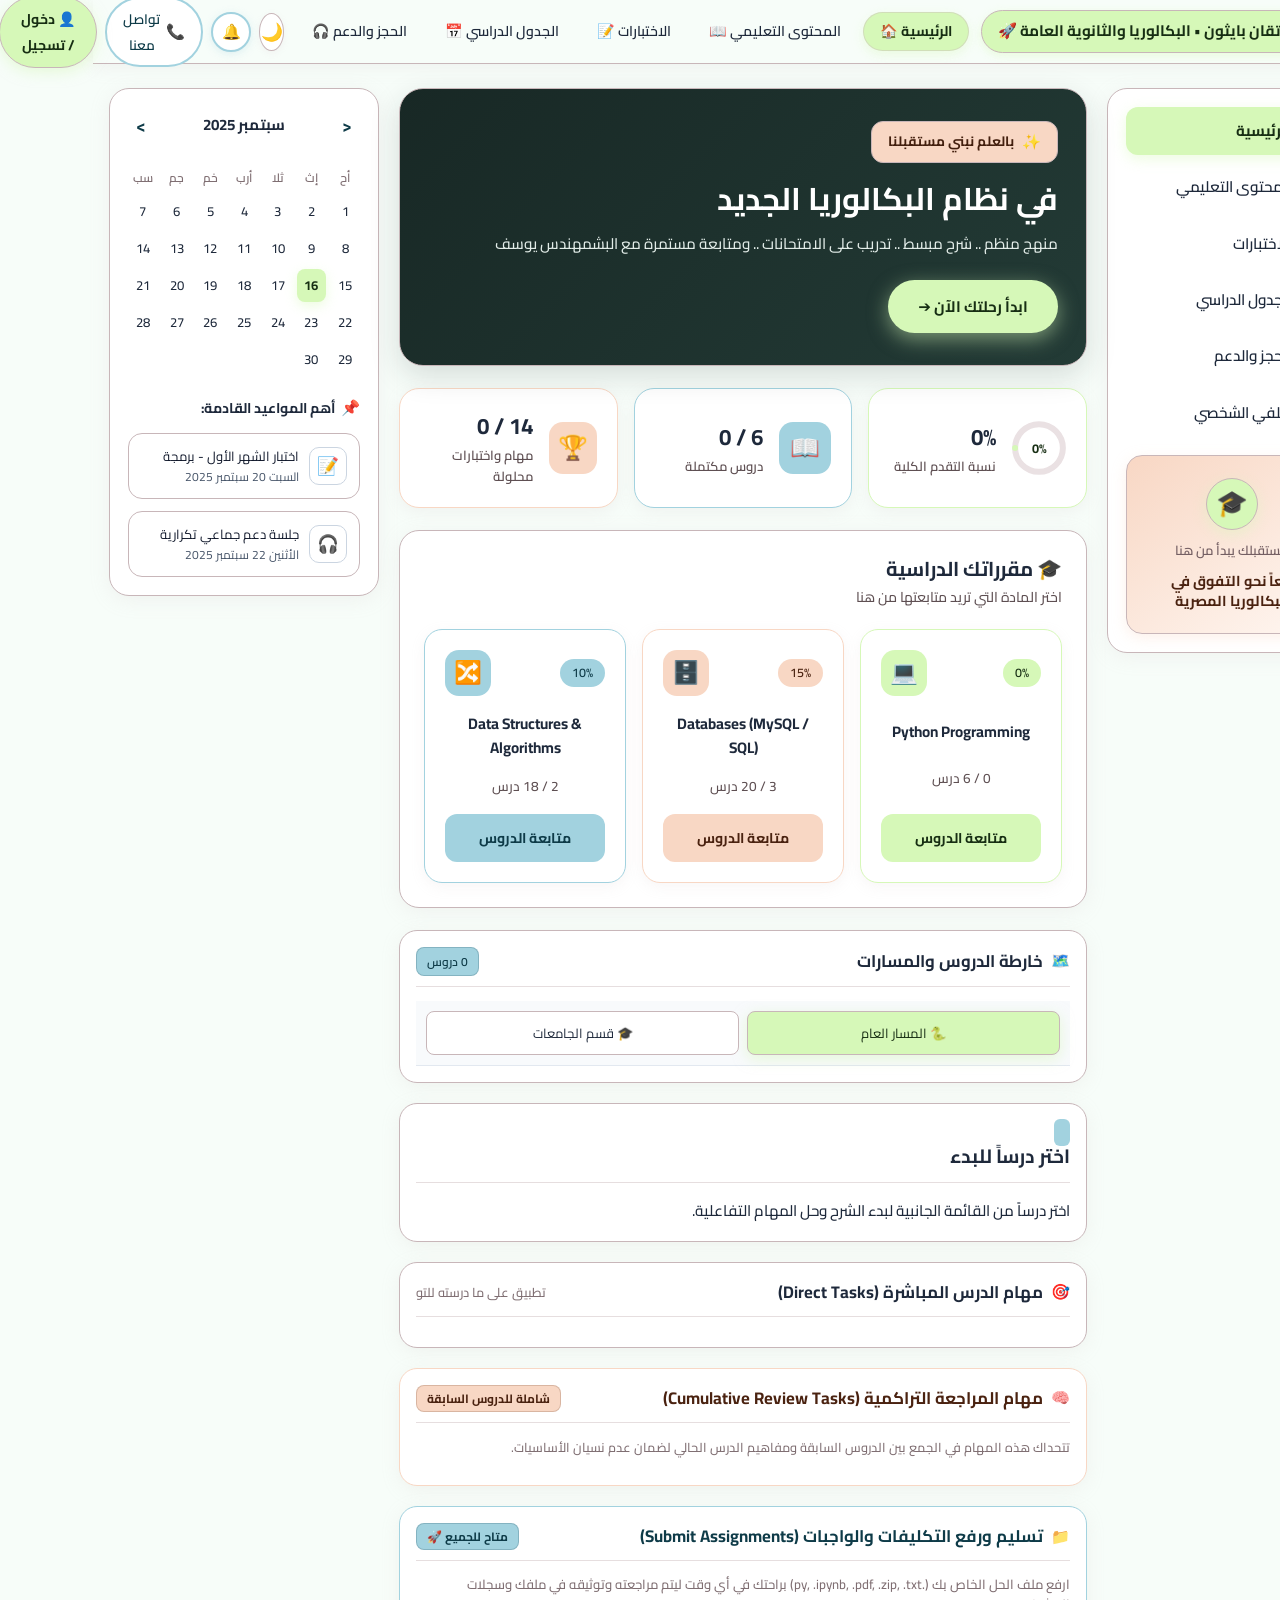
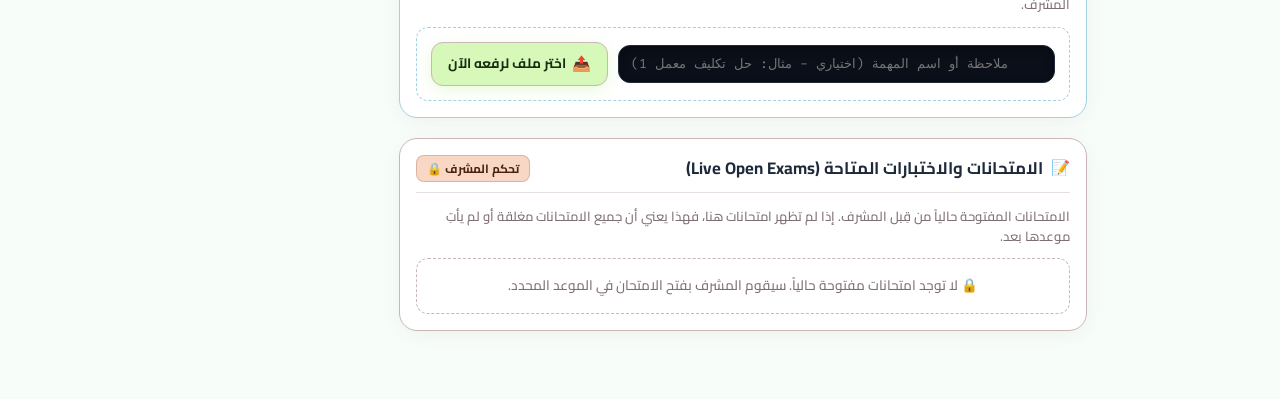
==== commit beb8863b: "docs & feat: Add comprehensive A-to-Z documentation (محمد الصفتي), UI & design system refinements, a" ====
--- a/templates/index.html
+++ b/templates/index.html
@@ -1,5 +1,5 @@
 <!DOCTYPE html>
-<html lang="ar" dir="rtl" data-theme="dark">
+<html lang="ar" dir="rtl" data-theme="light">
 <head>
     <meta charset="UTF-8">
     <meta name="viewport" content="width=device-width, initial-scale=1.0">
@@ -7,16 +7,23 @@
     <link rel="preconnect" href="https://fonts.googleapis.com">
     <link rel="preconnect" href="https://fonts.gstatic.com" crossorigin>
     <link href="https://fonts.googleapis.com/css2?family=Cairo:wght@400;500;600;700;800;900&family=Fira+Code:wght@400;500;600&display=swap" rel="stylesheet">
-    <link rel="stylesheet" href="/static/css/style.css?v=20260921_4">
+    <link rel="stylesheet" href="/static/css/style.css?v=20261001_palette_v3">
     <script>
-        // Apply theme immediately before render
+        // Apply official color palette theme immediately before render
         (function() {
-            const saved = localStorage.getItem('theme') || 'dark';
+            let saved = localStorage.getItem('theme_palette_v1');
+            if (!saved) {
+                saved = 'light';
+                localStorage.setItem('theme_palette_v1', 'light');
+                localStorage.setItem('theme', 'light');
+            } else {
+                saved = localStorage.getItem('theme') || 'light';
+            }
             document.documentElement.setAttribute('data-theme', saved);
         })();
     </script>
 </head>
-<body class="dark-mode-body">
+<body class="light-mode-body">
 
     <!-- Top Navigation Bar (Noor EdTech Dark) -->
     <header class="header-light">
@@ -24,7 +31,7 @@
             <!-- Right side: Brand Badge -->
             <div class="brand-pill-gold">
                 <span>⚡</span>
-                <span>مسار إتقان بايثون • البكالوريا والثانوية العامة 🚀</span>
+                <span class="brand-title">مسار إتقان بايثون <span class="brand-subtitle">• البكالوريا والثانوية العامة 🚀</span></span>
             </div>
 
             <!-- Middle Navigation Links -->
@@ -66,11 +73,11 @@
                         👤 دخول / تسجيل
                     </button>
                     <div id="user-pill" style="display: none; align-items: center; gap: 6px;">
-                        <span id="user-name-display" style="font-weight: 400; color: #d97706; font-size: 0.85rem;"></span>
-                        <button id="btn-open-admin" onclick="openAdminModal()" class="btn-action" style="display: none; padding: 4px 10px; font-size: 0.72rem; background: linear-gradient(135deg, #f59e0b, #d97706); border:none;">
+                        <span id="user-name-display" style="font-weight: 700; color: var(--secondary-text); font-size: 0.85rem;"></span>
+                        <button id="btn-open-admin" onclick="openAdminModal()" class="btn-action" style="display: none; padding: 5px 12px; font-size: 0.75rem; background: var(--palette-lime); color: var(--primary-text); border: 1.5px solid var(--palette-taupe); border-radius: 9999px; font-weight: 700; box-shadow: var(--shadow-sm);">
                             👑 لوحة الإدارة
                         </button>
-                        <button onclick="logoutUser()" class="btn-secondary btn-danger" style="padding: 4px 8px; font-size: 0.72rem;">خروج</button>
+                        <button onclick="logoutUser()" class="btn-secondary btn-danger" style="padding: 5px 10px; font-size: 0.75rem; border-radius: 9999px;">خروج</button>
                     </div>
                 </div>
 
@@ -313,7 +320,7 @@
                     <!-- Direct Tasks -->
                     <div class="card" style="margin-bottom: 20px;">
                         <div class="card-header">
-                            <div class="card-title" style="color: #d97706;">
+                            <div class="card-title">
                                 <span>🎯</span> مهام الدرس المباشرة (Direct Tasks)
                             </div>
                             <span style="font-size: 0.8rem; color: var(--text-dim);">تطبيق على ما درسته للتو</span>
@@ -324,9 +331,9 @@
                     </div>
 
                     <!-- Cumulative Review Tasks -->
-                    <div id="cumulative-section" class="card" style="border-color: #6366f1; background: #f8fafc; margin-bottom: 20px;">
+                    <div id="cumulative-section" class="card" style="border-color: var(--palette-peach); background: #ffffff; margin-bottom: 20px;">
                         <div class="card-header">
-                            <div class="card-title" style="color: #4f46e5;">
+                            <div class="card-title" style="color: #4a2210;">
                                 <span>🧠</span> مهام المراجعة التراكمية (Cumulative Review Tasks)
                             </div>
                             <span class="task-badge-cumulative">شاملة للدروس السابقة</span>
@@ -338,21 +345,21 @@
                     </div>
 
                     <!-- Dedicated Assignment Upload Card -->
-                    <div id="assignment-upload-section" class="card" style="border-color: #0284c7; background: #f0f9ff; margin-bottom: 20px;">
+                    <div id="assignment-upload-section" class="card" style="border-color: var(--palette-mint); background: #ffffff; margin-bottom: 20px;">
                         <div class="card-header">
-                            <div class="card-title" style="color: #0284c7;">
+                            <div class="card-title" style="color: var(--secondary-text);">
                                 <span>📁</span> تسليم ورفع التكليفات والواجبات (Submit Assignments)
                             </div>
-                            <span class="task-badge-direct" style="background: #e0f2fe; color: #0284c7; border-color: #0284c7;">متاح للجميع 🚀</span>
+                            <span class="task-badge-direct">متاح للجميع 🚀</span>
                         </div>
                         <p style="font-size: 0.82rem; color: var(--text-dim); margin-bottom: 12px; line-height: 1.5;">
                             ارفع ملف الحل الخاص بك (.py, .ipynb, .pdf, .zip, .txt) براحتك في أي وقت ليتم مراجعته وتوثيقه في ملفك وسجلات المشرف.
                         </p>
 
-                        <div style="display: flex; flex-direction: column; gap: 10px; background: #ffffff; padding: 14px; border-radius: 12px; border: 1px dashed #0284c7;">
+                        <div style="display: flex; flex-direction: column; gap: 10px; background: #ffffff; padding: 14px; border-radius: 12px; border: 1.5px dashed var(--palette-mint);">
                             <div style="display: flex; gap: 10px; flex-wrap: wrap; align-items: center;">
                                 <input type="text" id="custom-upload-notes" class="code-textarea" style="min-height: 38px; height: 38px; flex: 2; padding: 6px 12px; font-size: 0.82rem;" placeholder="ملاحظة أو اسم المهمة (اختياري - مثال: حل تكليف معمل 1)">
-                                <label for="direct-dropzone-input" class="btn-action" style="padding: 8px 16px; font-size: 0.85rem; cursor: pointer; display: inline-flex; align-items: center; gap: 6px; background: #0284c7; border: none;">
+                                <label for="direct-dropzone-input" class="btn-action" style="padding: 8px 16px; font-size: 0.85rem; cursor: pointer; display: inline-flex; align-items: center; gap: 6px;">
                                     <span>📤</span> اختر ملف لرفعه الآن
                                 </label>
                                 <input type="file" id="direct-dropzone-input" onchange="handleDirectFileUpload(event)" style="display: none;" accept=".py,.txt,.pdf,.zip,.ipynb">
@@ -362,19 +369,19 @@
                     </div>
 
                     <!-- Dedicated Open Exams Card -->
-                    <div id="student-exams-section" class="card" style="border-color: #ef4444; background: #fef2f2; margin-bottom: 20px;">
+                    <div id="student-exams-section" class="card" style="border-color: var(--palette-taupe); background: #ffffff; margin-bottom: 20px;">
                         <div class="card-header">
-                            <div class="card-title" style="color: #dc2626;">
+                            <div class="card-title">
                                 <span>📝</span> الامتحانات والاختبارات المتاحة (Live Open Exams)
                             </div>
-                            <span class="task-badge-direct" style="background: #fee2e2; color: #dc2626; border-color: #ef4444;">تحكم المشرف 🔒</span>
+                            <span class="task-badge-cumulative">تحكم المشرف 🔒</span>
                         </div>
                         <p style="font-size: 0.82rem; color: var(--text-dim); margin-bottom: 12px; line-height: 1.5;">
                             الامتحانات المفتوحة حالياً من قِبل المشرف. إذا لم تظهر امتحانات هنا، فهذا يعني أن جميع الامتحانات مغلقة أو لم يأتِ موعدها بعد.
                         </p>
 
                         <div id="student-open-exams-list" style="display: flex; flex-direction: column; gap: 10px;">
-                            <div style="background: #ffffff; padding: 16px; border-radius: 12px; border: 1px dashed #ef4444; text-align: center; color: var(--text-dim); font-size: 0.85rem;">
+                            <div style="background: #ffffff; padding: 16px; border-radius: 12px; border: 1.5px dashed var(--palette-taupe); text-align: center; color: var(--text-dim); font-size: 0.85rem;">
                                 🔒 لا توجد امتحانات مفتوحة حالياً. سيقوم المشرف بفتح الامتحان في الموعد المحدد.
                             </div>
                         </div>
@@ -519,13 +526,13 @@
 
             <div class="modal-footer">
                 <div class="modal-footer-actions">
-                    <button id="btn-save-draft" onclick="manualSaveDraft()" class="btn-secondary" style="color: #2563eb; background: #eff6ff; border-color: #bfdbfe; font-weight: 600;">
+                    <button id="btn-save-draft" onclick="manualSaveDraft()" class="btn-secondary">
                         💾 حفظ مسودة
                     </button>
-                    <button id="btn-run-code" onclick="testRunCode()" class="btn-secondary" style="font-weight: 600;">
+                    <button id="btn-run-code" onclick="testRunCode()" class="btn-secondary">
                         ▶️ تجربة الكود
                     </button>
-                    <button id="btn-submit-task" onclick="submitTaskCode()" class="btn-action" style="font-weight: 700; background: linear-gradient(135deg, #10b981 0%, #059669 100%); border: none; box-shadow: 0 4px 14px rgba(16, 185, 129, 0.35);">
+                    <button id="btn-submit-task" onclick="submitTaskCode()" class="btn-action">
                         🚀 إرسال وتحقق
                     </button>
                 </div>
@@ -682,7 +689,7 @@
 
             <div class="modal-footer" style="flex-direction: row; gap: 8px;">
                 <button onclick="closeContactModal()" class="btn-secondary" style="flex: 1;">إلغاء</button>
-                <button id="btn-submit-contact" onclick="submitContactForm()" class="btn-action" style="flex: 2; background: linear-gradient(135deg, #10b981, #059669);">
+                <button id="btn-submit-contact" onclick="submitContactForm()" class="btn-action" style="flex: 2;">
                     🚀 إرسال الرسالة
                 </button>
             </div>
@@ -762,7 +769,7 @@
         }
 
         function openAdminModal() {
-            window.open('http://localhost:8081', '_blank');
+            window.open('/admin', '_blank');
         }
 
         function openAuthModal() {
@@ -1366,16 +1373,17 @@
 
         function toggleTheme() {
             const html = document.documentElement;
-            const current = html.getAttribute('data-theme') || 'dark';
+            const current = html.getAttribute('data-theme') || 'light';
             const next = current === 'dark' ? 'light' : 'dark';
             html.setAttribute('data-theme', next);
             if (document.body) {
                 document.body.className = next === 'dark' ? 'dark-mode-body' : 'light-mode-body';
             }
             localStorage.setItem('theme', next);
+            localStorage.setItem('theme_palette_v1', next);
             const btn = document.querySelector('.btn-theme-toggle');
             if (btn) {
-                btn.textContent = next === 'dark' ? '🌙' : '☀️';
+                btn.textContent = next === 'dark' ? '☀️' : '🌙';
             }
         }
 
@@ -1908,12 +1916,10 @@
             }
         });
 
-        // Auto-poll state every 20 seconds so logged-in students receive alerts in real time
+        // Auto-poll state every 4 seconds so students immediately see unlocked tasks and notifications in real time
         setInterval(() => {
-            if (platformState && platformState.user) {
-                fetchPlatformState();
-            }
-        }, 20000);
+            fetchPlatformState();
+        }, 4000);
 
         // ================= EXAM MANAGEMENT & STUDENT EXAM LOGIC =================
         let currentStudentExam = null;
--- a/static/css/style.css
+++ b/static/css/style.css
@@ -1,25 +1,61 @@
 /* ==========================================================================
-   Python Mastery Platform - Mobile-First Premium Dark System
+   Python Mastery Platform - Official Color Palette Design System
+   1. Mint Green:     #A2D2DF (Secondary / Accent / Badges / Hover)
+   2. Off-White:      #F7FDF9 (Main Background)
+   3. Soft Peach:     #F8D7C4 (Highlights / Cards)
+   4. Warm Taupe:     #C8B6B9 (Borders / Secondary Text / Inactive)
+   5. Pastel Lime:    #D6F8B8 (Primary / CTA)
    ========================================================================== */
 
 :root {
-  /* Colors (Light Theme - Modern Executive EdTech) */
-  --bg-main: #f8fafc;
+  /* Official Palette */
+  --palette-mint: #A2D2DF;
+  --palette-offwhite: #F7FDF9;
+  --palette-peach: #F8D7C4;
+  --palette-taupe: #C8B6B9;
+  --palette-lime: #D6F8B8;
+
+  /* Theme Roles */
+  --bg-main: #F7FDF9;
   --bg-card: #ffffff;
   --bg-card-elevated: #ffffff;
-  --bg-glass: rgba(255, 255, 255, 0.92);
-  --bg-input: #f8fafc;
-  --border-color: #e2e8f0;
-  --border-subtle: #f1f5f9;
-  --primary: #2563eb;
-  --primary-hover: #1d4ed8;
-  --accent: #f59e0b;
-  --accent-hover: #d97706;
+  --bg-glass: rgba(247, 253, 249, 0.94);
+  --bg-input: #ffffff;
+  --border-color: #C8B6B9;
+  --border-subtle: rgba(200, 182, 185, 0.45);
+  
+  --primary: #D6F8B8;
+  --primary-hover: #c4f19e;
+  --primary-active: #b3e786;
+  --primary-text: #172e13;
+
+  --secondary: #A2D2DF;
+  --secondary-hover: #8fc6d4;
+  --secondary-text: #0e3b48;
+
+  --accent: #A2D2DF;
+  --accent-hover: #8fc6d4;
+  --accent-text: #0e3b48;
+
+  --highlight: #F8D7C4;
+  --highlight-hover: #f3c6ad;
+  --highlight-text: #4a2210;
+
   --success: #10b981;
   --danger: #ef4444;
-  --text-main: #0f172a;
-  --text-muted: #334155;
-  --text-dim: #64748b;
+  --warning: #f59e0b;
+
+  --text-main: #1e293b;
+  --text-muted: #5e4f52;
+  --text-dim: #7f6e72;
+  --text-inactive: #C8B6B9;
+
+  /* Shadows */
+  --shadow-sm: 0 2px 8px rgba(200, 182, 185, 0.2);
+  --shadow-md: 0 4px 16px rgba(200, 182, 185, 0.25);
+  --shadow-lg: 0 10px 30px rgba(200, 182, 185, 0.3);
+  --shadow-lime: 0 4px 14px rgba(214, 248, 184, 0.5);
+  --shadow-mint: 0 4px 14px rgba(162, 210, 223, 0.4);
 
   /* Touch & Metrics */
   --min-touch: 44px;
@@ -139,17 +175,24 @@
 }
 
 .btn-icon-toggle {
-  width: var(--min-touch);
-  height: var(--min-touch);
+  width: 38px;
+  height: 38px;
   display: flex;
   align-items: center;
   justify-content: center;
   background: var(--bg-card);
-  border: 1px solid var(--border-color);
-  border-radius: 10px;
-  color: var(--text-main);
-  font-size: 1.25rem;
+  border: 1.5px solid var(--border-color);
+  border-radius: 50%;
+  color: var(--secondary-text);
+  font-size: 1.15rem;
   cursor: pointer;
+  box-shadow: 0 2px 6px rgba(200, 182, 185, 0.15);
+  transition: all 0.2s ease;
+}
+
+.btn-icon-toggle:hover {
+  background: var(--palette-mint);
+  border-color: var(--palette-mint);
 }
 
 /* ==========================================================================
@@ -233,10 +276,17 @@
   min-height: var(--min-touch);
 }
 
-.drawer-link:hover, .drawer-link.active {
-  background: var(--bg-card-elevated);
-  border-color: var(--border-color);
-  color: var(--primary);
+.drawer-link:hover {
+  background: var(--palette-mint);
+  border-color: var(--palette-mint);
+  color: var(--secondary-text);
+}
+
+.drawer-link.active {
+  background: var(--palette-lime);
+  border-color: var(--palette-taupe);
+  color: var(--primary-text);
+  font-weight: 700;
 }
 
 /* ==========================================================================
@@ -244,20 +294,20 @@
    ========================================================================== */
 .btn-action {
   background-color: var(--primary);
-  color: #fff;
-  border: none;
+  color: var(--primary-text);
+  border: 1.5px solid var(--border-color);
   min-height: var(--min-touch);
   padding: 10px 18px;
   border-radius: 12px;
   font-size: 0.88rem;
-  font-weight: 400;
+  font-weight: 700;
   cursor: pointer;
   display: inline-flex;
   align-items: center;
   justify-content: center;
   gap: 8px;
-  box-shadow: 0 4px 14px rgba(59, 130, 246, 0.3);
-  transition: transform 0.12s active, background-color 0.2s;
+  box-shadow: var(--shadow-lime);
+  transition: transform 0.12s active, background-color 0.2s, box-shadow 0.2s;
   touch-action: manipulation;
 }
 
@@ -267,32 +317,35 @@
 
 .btn-action:hover {
   background-color: var(--primary-hover);
+  box-shadow: 0 6px 18px rgba(214, 248, 184, 0.6);
 }
 
 .btn-secondary {
-  background-color: var(--bg-card-elevated);
+  background-color: #ffffff;
   color: var(--text-main);
-  border: 1px solid var(--border-color);
+  border: 1.5px solid var(--border-color);
   min-height: var(--min-touch);
   padding: 10px 16px;
   border-radius: 12px;
   font-size: 0.85rem;
-  font-weight: 400;
+  font-weight: 600;
   cursor: pointer;
   display: inline-flex;
   align-items: center;
   justify-content: center;
   gap: 6px;
-  transition: all 0.2s;
+  transition: all 0.2s ease;
   touch-action: manipulation;
 }
 
 .btn-secondary:hover {
-  background-color: #334155;
+  background-color: var(--secondary);
+  color: var(--secondary-text);
+  border-color: var(--secondary);
 }
 
 .btn-danger:hover {
-  color: #f87171;
+  color: #ef4444;
   border-color: #ef4444;
 }
 
@@ -300,10 +353,10 @@
   padding: 5px 12px;
   border-radius: 9999px;
   font-size: 0.78rem;
-  font-weight: 400;
-  background-color: rgba(59, 130, 246, 0.15);
-  color: #60a5fa;
-  border: 1px solid rgba(59, 130, 246, 0.3);
+  font-weight: 600;
+  background-color: var(--secondary);
+  color: var(--secondary-text);
+  border: 1px solid rgba(14, 59, 72, 0.2);
   white-space: nowrap;
 }
 
@@ -469,13 +522,13 @@
 }
 
 .stat-pill {
-  background: rgba(245, 158, 11, 0.15);
-  color: var(--accent);
-  border: 1px solid rgba(245, 158, 11, 0.3);
+  background: var(--palette-mint);
+  color: var(--secondary-text);
+  border: 1px solid rgba(14, 59, 72, 0.2);
   padding: 4px 10px;
   border-radius: 8px;
   font-size: 0.75rem;
-  font-weight: 400;
+  font-weight: 600;
   white-space: nowrap;
 }
 
@@ -494,48 +547,48 @@
 
 .lesson-item {
   background-color: #ffffff;
-  border: 1.5px solid #cbd5e1;
-  border-radius: 12px;
+  border: 1.5px solid var(--border-color);
+  border-radius: 14px;
   padding: 14px;
   cursor: pointer;
-  transition: border-color 0.2s, background-color 0.2s, box-shadow 0.2s;
+  transition: border-color 0.2s ease, background-color 0.2s ease, box-shadow 0.2s ease;
   display: flex;
   flex-direction: column;
   gap: 6px;
   min-height: var(--min-touch);
-  box-shadow: 0 2px 8px rgba(15, 23, 42, 0.04);
+  box-shadow: 0 2px 8px rgba(200, 182, 185, 0.15);
 }
 
 .lesson-item:hover, .lesson-item:focus-visible {
-  border-color: #f5b800;
-  background-color: #fffbeb;
-  box-shadow: 0 4px 14px rgba(245, 184, 0, 0.12);
+  border-color: var(--palette-mint);
+  background-color: #f2fafb;
+  box-shadow: 0 4px 14px rgba(162, 210, 223, 0.35);
 }
 
 .lesson-item.selected {
-  border-color: #f5b800;
-  background-color: #fffde7;
-  box-shadow: 0 0 0 2px rgba(245, 184, 0, 0.25);
+  border-color: var(--palette-lime);
+  background-color: #f7fdf4;
+  box-shadow: 0 0 0 2px rgba(214, 248, 184, 0.5);
 }
 
 .lesson-item.locked {
-  opacity: 1;
+  opacity: 0.8;
   cursor: not-allowed;
-  background-color: #f8fafc;
-  border-color: #cbd5e1;
+  background-color: #fafafa;
+  border-color: var(--palette-taupe);
 }
 
 .lesson-item.locked .lesson-item-title {
-  color: #64748b;
+  color: var(--text-dim);
 }
 
 .lesson-item.locked .lesson-item-desc {
-  color: #94a3b8;
+  color: var(--text-dim);
 }
 
 .lesson-item.completed {
-  border-color: #10b981;
-  background-color: #f0fdf4;
+  border-color: var(--palette-mint);
+  background-color: #f7fdf9;
 }
 
 .lesson-item-header {
@@ -546,32 +599,35 @@
 
 .category-tag {
   font-size: 0.75rem;
-  color: #2563eb;
-  font-weight: 400;
+  color: var(--secondary-text);
+  background: var(--palette-mint);
+  padding: 2px 8px;
+  border-radius: 6px;
+  font-weight: 600;
 }
 
 .status-badge {
   font-size: 0.72rem;
-  font-weight: 400;
+  font-weight: 600;
   padding: 3px 10px;
   border-radius: 9999px;
   white-space: nowrap;
 }
 
-.badge-locked { background-color: #e2e8f0; color: #475569; border: 1px solid #cbd5e1; }
-.badge-done { background-color: #d1fae5; color: #047857; border: 1px solid #6ee7b7; }
-.badge-progress { background-color: #dbeafe; color: #1d4ed8; border: 1px solid #93c5fd; }
+.badge-locked { background-color: #ede6e7; color: var(--text-dim); border: 1px solid var(--palette-taupe); }
+.badge-done { background-color: var(--palette-lime); color: var(--primary-text); font-weight: 600; border: 1px solid rgba(200, 182, 185, 0.4); }
+.badge-progress { background-color: var(--palette-mint); color: var(--secondary-text); font-weight: 600; border: 1px solid rgba(14, 59, 72, 0.2); }
 
 .lesson-item-title {
   font-size: 0.95rem;
-  font-weight: 400;
-  color: #0f172a;
+  font-weight: 700;
+  color: var(--text-main);
 }
 
 .lesson-item-desc {
   font-size: 0.82rem;
-  color: #334155;
-  font-weight: 400;
+  color: var(--text-muted);
+  font-weight: 500;
   overflow: hidden;
   text-overflow: ellipsis;
   white-space: nowrap;
@@ -613,27 +669,40 @@
 }
 
 .lesson-body pre {
-  background-color: var(--bg-input);
-  border: 1px solid var(--border-color);
-  padding: 12px;
+  background-color: #141f1d;
+  border: 1.5px solid var(--palette-taupe);
+  padding: 14px 18px;
   border-radius: 12px;
-  color: #4ade80;
+  color: var(--palette-lime);
   font-family: Consolas, "Fira Code", monospace;
-  font-size: 0.84rem;
+  font-size: 0.88rem;
+  line-height: 1.6;
   overflow-x: auto;
   -webkit-overflow-scrolling: touch;
-  margin: 10px 0;
+  margin: 14px 0;
   direction: ltr;
   text-align: left;
+  box-shadow: 0 4px 14px rgba(0, 0, 0, 0.08);
+}
+
+.lesson-body pre code {
+  background: transparent !important;
+  color: inherit !important;
+  border: none !important;
+  padding: 0 !important;
+  font-size: inherit !important;
+  display: block;
 }
 
 .lesson-body code {
-  background-color: #1e293b;
-  color: #fcd34d;
-  padding: 2px 6px;
-  border-radius: 5px;
-  font-family: Consolas, monospace;
-  font-size: 0.82rem;
+  background-color: #edf7f4;
+  color: #0e3b48;
+  border: 1px solid var(--palette-taupe);
+  padding: 2px 8px;
+  border-radius: 6px;
+  font-family: Consolas, "Fira Code", monospace;
+  font-size: 0.85rem;
+  font-weight: 600;
   direction: ltr;
   display: inline-block;
 }
@@ -642,19 +711,21 @@
    8. Task Cards (Mobile Optimized)
    ========================================================================== */
 .task-card {
-  background-color: rgba(3, 7, 18, 0.6);
-  border: 1px solid var(--border-color);
+  background-color: #ffffff;
+  border: 1.5px solid var(--border-color);
   border-radius: 14px;
-  padding: 14px;
+  padding: 16px;
   margin-top: 10px;
   display: flex;
   flex-direction: column;
   gap: 12px;
+  box-shadow: var(--shadow-sm);
+  transition: all 0.2s ease;
 }
 
 .task-card.completed {
-  border-color: rgba(16, 185, 129, 0.4);
-  background-color: rgba(16, 185, 129, 0.04);
+  border-color: var(--palette-lime);
+  background-color: #f7fdf4;
 }
 
 .task-header {
@@ -666,35 +737,36 @@
 }
 
 .task-badge-direct {
-  background-color: rgba(245, 158, 11, 0.15);
-  color: var(--accent);
-  border: 1px solid rgba(245, 158, 11, 0.3);
-  padding: 2px 8px;
-  border-radius: 6px;
-  font-size: 0.72rem;
-  font-weight: 400;
+  background-color: var(--palette-mint);
+  color: var(--secondary-text);
+  border: 1px solid rgba(14, 59, 72, 0.2);
+  padding: 3px 10px;
+  border-radius: 8px;
+  font-size: 0.75rem;
+  font-weight: 700;
 }
 
 .task-badge-cumulative {
-  background-color: rgba(99, 102, 241, 0.18);
-  color: #a5b4fc;
-  border: 1px solid rgba(99, 102, 241, 0.35);
-  padding: 2px 8px;
-  border-radius: 6px;
-  font-size: 0.72rem;
-  font-weight: 400;
+  background-color: var(--palette-peach);
+  color: var(--highlight-text);
+  border: 1px solid rgba(89, 46, 23, 0.2);
+  padding: 3px 10px;
+  border-radius: 8px;
+  font-size: 0.75rem;
+  font-weight: 700;
 }
 
 .task-title {
   font-size: 0.95rem;
-  font-weight: 400;
-  color: #fff;
+  font-weight: 700;
+  color: var(--text-main);
   margin-bottom: 4px;
 }
 
 .task-desc {
-  font-size: 0.82rem;
-  color: #94a3b8;
+  font-size: 0.85rem;
+  color: var(--text-muted);
+  font-weight: 500;
   white-space: pre-line;
 }
 
@@ -763,12 +835,12 @@
 }
 
 .task-prompt-box {
-  background: linear-gradient(145deg, #ffffff 0%, #f8fafc 100%);
-  border: 1.5px solid #e2e8f0;
-  border-right: 4px solid #2563eb;
+  background: linear-gradient(145deg, #ffffff 0%, var(--bg-main) 100%);
+  border: 1.5px solid var(--palette-taupe);
+  border-right: 5px solid var(--palette-mint);
   border-radius: 14px;
   padding: 16px 18px;
-  box-shadow: 0 4px 16px -2px rgba(15, 23, 42, 0.05);
+  box-shadow: 0 4px 16px -2px rgba(200, 182, 185, 0.2);
   display: flex;
   flex-direction: column;
   gap: 8px;
@@ -776,7 +848,7 @@
 }
 
 .task-prompt-box:hover {
-  box-shadow: 0 6px 20px -2px rgba(37, 99, 235, 0.08);
+  box-shadow: 0 6px 20px -2px rgba(162, 210, 223, 0.3);
 }
 
 .task-prompt-header {
@@ -793,9 +865,9 @@
 }
 
 .task-prompt-label {
-  font-weight: 700;
+  font-weight: 800;
   font-size: 0.95rem;
-  color: #1e3a8a;
+  color: var(--secondary-text);
   letter-spacing: -0.01em;
 }
 
@@ -803,46 +875,45 @@
 #modal-task-instruction,
 .task-prompt-box div,
 .task-prompt-box p {
-  color: #0f172a !important;
+  color: var(--text-main) !important;
   font-size: 1rem !important;
-  font-weight: 600 !important;
   line-height: 1.85 !important;
 }
 
 .task-prompt-header .task-prompt-label {
   font-weight: 800 !important;
-  font-size: 1.05rem !important;
-  color: #1e3a8a !important;
+  font-size: 1.02rem !important;
+  color: var(--secondary-text) !important;
 }
 
 /* Syntax Pills for variables, functions, and code inside instructions */
 .inline-code {
-  background: #0f172a !important;
-  color: #38bdf8 !important;
+  background: var(--bg-main) !important;
+  color: var(--secondary-text) !important;
   font-family: 'Fira Code', Consolas, monospace !important;
   font-size: 0.9em !important;
-  font-weight: 600;
-  padding: 2px 7px;
+  font-weight: 700;
+  padding: 2px 8px;
   border-radius: 6px;
   direction: ltr !important;
   display: inline-block;
   margin: 0 2px;
   vertical-align: baseline;
-  box-shadow: 0 1px 3px rgba(0, 0, 0, 0.15);
-  border: 1px solid rgba(56, 189, 248, 0.25);
+  box-shadow: 0 1px 3px rgba(200, 182, 185, 0.2);
+  border: 1px solid var(--palette-taupe);
 }
 
 .task-hint-box {
   margin-top: 8px;
-  background: linear-gradient(135deg, #fffbeb 0%, #fef3c7 100%);
-  border: 1.5px solid #fcd34d;
+  background: #fff8f4;
+  border: 1.5px solid var(--palette-peach);
   border-radius: 10px;
   padding: 10px 14px;
   font-size: 0.85rem;
-  color: #92400e;
+  color: #522712;
   font-weight: 600;
   line-height: 1.6;
-  box-shadow: 0 2px 8px rgba(245, 158, 11, 0.1);
+  box-shadow: 0 2px 8px rgba(248, 215, 196, 0.25);
 }
 
 /* Code Textarea - Strict LTR, modern dark studio */
@@ -875,14 +946,14 @@
 }
 
 .code-textarea:focus {
-  border-color: #3b82f6;
-  box-shadow: 0 0 0 3px rgba(59, 130, 246, 0.25), inset 0 2px 8px rgba(0, 0, 0, 0.4);
+  border-color: var(--palette-mint);
+  box-shadow: 0 0 0 3px rgba(162, 210, 223, 0.3), inset 0 2px 8px rgba(0, 0, 0, 0.4);
 }
 
 .modal-footer {
   padding: 14px 18px;
-  background-color: #ffffff;
-  border-top: 1.5px solid #e2e8f0;
+  background-color: var(--bg-main);
+  border-top: 1.5px solid var(--palette-taupe);
   display: flex;
   flex-direction: column;
   gap: 10px;
@@ -902,16 +973,16 @@
 .result-box {
   padding: 14px 16px;
   border-radius: 12px;
-  border: 1.5px solid #e2e8f0;
-  background-color: #f8fafc;
+  border: 1.5px solid var(--border-color);
+  background-color: #ffffff;
 }
 
 .result-box.pass { border-color: #10b981; background-color: rgba(16, 185, 129, 0.08); }
 .result-box.fail { border-color: #ef4444; background-color: rgba(239, 68, 68, 0.08); }
 
 .youssef-punchline {
-  background: linear-gradient(135deg, #fffbeb 0%, #fef3c7 100%);
-  border: 1.5px solid #f59e0b;
+  background: linear-gradient(135deg, rgba(248, 215, 196, 0.45) 0%, rgba(162, 210, 223, 0.45) 100%);
+  border: 1.5px solid var(--palette-taupe);
   border-radius: 12px;
   padding: 10px 16px;
   margin-bottom: 12px;
@@ -919,13 +990,13 @@
   align-items: center;
   gap: 10px;
   direction: rtl;
-  box-shadow: 0 2px 10px rgba(245, 158, 11, 0.15);
+  box-shadow: 0 2px 10px rgba(200, 182, 185, 0.25);
 }
 
 .youssef-punchline-text {
   font-size: 0.92rem;
   font-weight: 700;
-  color: #92400e;
+  color: var(--text-main);
 }
 
 /* ==========================================================================
@@ -1153,39 +1224,46 @@
    Light Theme Dashboard & 3-Column Layout (Ultra Natural & High Contrast)
    ========================================================================== */
 html[data-theme="light"], :root {
-  --bg-main: #f8fafc;
+  --bg-main: #F7FDF9;
   --bg-card: #ffffff;
   --bg-card-elevated: #ffffff;
-  --bg-glass: rgba(255, 255, 255, 0.98);
-  --bg-input: #f8fafc;
-  --border-color: #e2e8f0;
-  --border-subtle: #f1f5f9;
-  --primary: #2563eb;
-  --primary-hover: #1d4ed8;
-  --accent: #f59e0b;
-  --accent-hover: #d97706;
+  --bg-glass: rgba(247, 253, 249, 0.95);
+  --bg-input: #ffffff;
+  --border-color: #C8B6B9;
+  --border-subtle: rgba(200, 182, 185, 0.45);
+  --primary: #D6F8B8;
+  --primary-hover: #c4f19e;
+  --primary-text: #172e13;
+  --secondary: #A2D2DF;
+  --secondary-hover: #8fc6d4;
+  --secondary-text: #0e3b48;
+  --accent: #A2D2DF;
+  --accent-hover: #8fc6d4;
+  --highlight: #F8D7C4;
   --success: #10b981;
   --danger: #ef4444;
-  --text-main: #0f172a;
-  --text-muted: #334155;
-  --text-dim: #64748b;
+  --text-main: #1e293b;
+  --text-muted: #5e4f52;
+  --text-dim: #7f6e72;
 }
 
 body.light-mode-body {
-  background-color: #f8fafc;
-  color: #0f172a;
+  background-color: var(--bg-main);
+  color: var(--text-main);
   font-weight: 500;
 }
 
 /* Light Navigation Header */
 .header-light {
-  background: #ffffff;
-  border-bottom: 2px solid #e2e8f0;
-  box-shadow: 0 4px 16px rgba(15, 23, 42, 0.04);
+  background: var(--bg-glass);
+  border-bottom: 1.5px solid var(--palette-taupe);
+  box-shadow: 0 4px 16px rgba(200, 182, 185, 0.15);
   position: sticky;
   top: 0;
   z-index: 120;
   height: 64px;
+  backdrop-filter: blur(12px);
+  -webkit-backdrop-filter: blur(12px);
 }
 
 .header-inner-light {
@@ -1200,55 +1278,67 @@
 }
 
 .brand-pill-gold {
-  background: #f5b800;
-  color: #0f172a;
+  background: var(--palette-lime);
+  color: var(--primary-text);
   padding: 8px 16px;
   border-radius: 9999px;
-  font-weight: 400;
+  font-weight: 700;
   font-size: 0.88rem;
   display: inline-flex;
   align-items: center;
   gap: 6px;
-  box-shadow: 0 3px 10px rgba(245, 184, 0, 0.35);
+  box-shadow: 0 3px 10px rgba(214, 248, 184, 0.45);
+  border: 1.5px solid var(--palette-taupe);
   white-space: nowrap;
 }
 
+@media (max-width: 1200px) {
+  .brand-subtitle {
+    display: none;
+  }
+}
+
 .header-nav-links {
   display: flex;
   align-items: center;
-  gap: 8px;
-}
-
-@media (max-width: 992px) {
+  gap: 6px;
+}
+
+@media (max-width: 1023px) {
   .header-nav-links {
     display: none;
   }
 }
 
 .nav-link-btn {
-  text-decoration: none;
-  font-weight: 400;
+  text-decoration: none !important;
+  font-weight: 600;
   font-size: 0.88rem;
-  color: #1e293b;
-  padding: 8px 18px;
+  color: var(--text-main);
+  padding: 7px 16px;
   border-radius: 9999px;
   transition: all 0.2s ease;
+  white-space: nowrap;
+  display: inline-flex;
+  align-items: center;
 }
 
 .nav-link-btn.active {
-  background: #f5b800;
-  color: #0f172a;
-  box-shadow: 0 4px 12px rgba(245, 184, 0, 0.35);
+  background: var(--palette-lime);
+  color: var(--primary-text);
+  font-weight: 700;
+  box-shadow: 0 4px 12px rgba(214, 248, 184, 0.4);
+  border: 1px solid rgba(200, 182, 185, 0.4);
 }
 
 .nav-link-btn:hover:not(.active) {
-  background: #e2e8f0;
-  color: #0f172a;
+  background: var(--palette-mint);
+  color: var(--secondary-text);
 }
 
 .btn-theme-toggle {
   background: #ffffff;
-  border: 1.5px solid #cbd5e1;
+  border: 1.5px solid var(--palette-taupe);
   border-radius: 50%;
   width: 38px;
   height: 38px;
@@ -1257,44 +1347,56 @@
   display: flex;
   align-items: center;
   justify-content: center;
-  box-shadow: 0 2px 6px rgba(0,0,0,0.05);
+  box-shadow: 0 2px 6px rgba(200, 182, 185, 0.15);
+  transition: all 0.2s ease;
+}
+
+.btn-theme-toggle:hover {
+  background: var(--palette-mint);
+  border-color: var(--palette-mint);
 }
 
 .btn-icon-gold {
   background: #ffffff;
-  border: 2px solid #f5b800;
+  border: 2px solid var(--palette-mint);
   border-radius: 50%;
   width: 40px;
   height: 40px;
   font-size: 1.15rem;
-  color: #b45309;
+  color: var(--secondary-text);
   cursor: pointer;
   display: flex;
   align-items: center;
   justify-content: center;
   position: relative;
-  box-shadow: 0 2px 8px rgba(245, 184, 0, 0.25);
+  box-shadow: 0 2px 8px rgba(162, 210, 223, 0.3);
+  transition: all 0.2s ease;
+}
+
+.btn-icon-gold:hover {
+  background: var(--palette-mint);
 }
 
 .notif-badge-dot {
   position: absolute;
   top: -4px;
   right: -4px;
-  background: #ef4444;
-  color: #fff;
+  background: var(--palette-peach);
+  color: var(--highlight-text);
   font-size: 0.65rem;
-  font-weight: 400;
+  font-weight: 700;
   border-radius: 9999px;
   padding: 2px 6px;
+  border: 1px solid var(--palette-taupe);
 }
 
 .btn-outline-green {
   background: #ffffff;
-  border: 2px solid #10b981;
-  color: #059669;
+  border: 2px solid var(--palette-mint);
+  color: var(--secondary-text);
   border-radius: 9999px;
   padding: 7px 16px;
-  font-weight: 400;
+  font-weight: 600;
   font-size: 0.85rem;
   cursor: pointer;
   display: inline-flex;
@@ -1304,28 +1406,29 @@
 }
 
 .btn-outline-green:hover {
-  background: #d1fae5;
-  color: #047857;
+  background: var(--palette-mint);
+  color: var(--secondary-text);
 }
 
 .btn-solid-green {
-  background: #10b981;
-  color: #ffffff;
-  border: none;
+  background: var(--palette-lime);
+  color: var(--primary-text);
+  border: 1.5px solid var(--palette-taupe);
   border-radius: 9999px;
   padding: 9px 20px;
-  font-weight: 400;
+  font-weight: 700;
   font-size: 0.88rem;
   cursor: pointer;
   display: inline-flex;
   align-items: center;
   gap: 6px;
-  box-shadow: 0 4px 14px rgba(16, 185, 129, 0.35);
-  transition: background 0.2s ease;
+  box-shadow: var(--shadow-lime);
+  transition: all 0.2s ease;
 }
 
 .btn-solid-green:hover {
-  background: #059669;
+  background: var(--primary-hover);
+  transform: translateY(-1px);
 }
 
 /* 3-Column Dashboard Container */
@@ -1350,8 +1453,8 @@
   background: #ffffff;
   border-radius: 20px;
   padding: 18px;
-  border: 1.5px solid #cbd5e1;
-  box-shadow: 0 4px 20px rgba(15, 23, 42, 0.05);
+  border: 1.5px solid var(--palette-taupe);
+  box-shadow: 0 4px 20px rgba(200, 182, 185, 0.15);
   display: flex;
   flex-direction: column;
   gap: 18px;
@@ -1369,27 +1472,28 @@
   gap: 12px;
   padding: 12px 16px;
   border-radius: 12px;
-  color: #1e293b;
+  color: var(--text-main);
   text-decoration: none;
-  font-weight: 400;
+  font-weight: 600;
   font-size: 0.92rem;
   transition: all 0.2s ease;
 }
 
 .sidebar-nav-item.active {
-  background: #f5b800;
-  color: #0f172a;
-  box-shadow: 0 4px 14px rgba(245, 184, 0, 0.35);
+  background: var(--palette-lime);
+  color: var(--primary-text);
+  box-shadow: 0 4px 14px rgba(214, 248, 184, 0.45);
+  font-weight: 700;
 }
 
 .sidebar-nav-item:hover:not(.active) {
-  background: #f1f5f9;
-  color: #0f172a;
+  background: var(--palette-mint);
+  color: var(--secondary-text);
 }
 
 .promo-card-gold {
-  background: linear-gradient(180deg, #fffbeb 0%, #eff6ff 100%);
-  border: 1.5px solid #fde047;
+  background: linear-gradient(145deg, #F8D7C4 0%, #fff7f2 100%);
+  border: 1.5px solid var(--palette-taupe);
   border-radius: 16px;
   padding: 22px 16px;
   text-align: center;
@@ -1397,30 +1501,33 @@
   flex-direction: column;
   align-items: center;
   gap: 10px;
+  box-shadow: 0 4px 14px rgba(248, 215, 196, 0.35);
 }
 
 .promo-cap-circle {
   width: 52px;
   height: 52px;
-  background: #f5b800;
+  background: var(--palette-lime);
   border-radius: 50%;
   display: flex;
   align-items: center;
   justify-content: center;
   font-size: 1.6rem;
-  box-shadow: 0 4px 14px rgba(245, 184, 0, 0.4);
+  color: var(--primary-text);
+  border: 1.5px solid var(--palette-taupe);
+  box-shadow: 0 4px 14px rgba(214, 248, 184, 0.45);
 }
 
 .promo-subtext {
   font-size: 0.82rem;
-  color: #475569;
-  font-weight: 400;
+  color: #745f63;
+  font-weight: 600;
 }
 
 .promo-title {
-  font-size: 0.88rem;
-  font-weight: 400;
-  color: #1e3a8a;
+  font-size: 0.9rem;
+  font-weight: 700;
+  color: #4a2210;
   line-height: 1.4;
 }
 
@@ -1432,61 +1539,62 @@
 }
 
 .hero-navy-banner {
-  background: linear-gradient(135deg, #0f172a 0%, #1e293b 100%);
+  background: linear-gradient(135deg, #182825 0%, #233b36 100%);
   border-radius: 24px;
   padding: 32px 28px;
   color: #ffffff;
   position: relative;
   overflow: hidden;
-  box-shadow: 0 10px 30px rgba(15, 23, 42, 0.15);
-  border: 1px solid #334155;
+  box-shadow: 0 10px 30px rgba(24, 40, 37, 0.15);
+  border: 1.5px solid var(--palette-taupe);
 }
 
 .hero-quote-badge {
   display: inline-flex;
   align-items: center;
   gap: 8px;
-  background: rgba(245, 184, 0, 0.15);
-  border: 1.5px solid #f5b800;
-  color: #fcd34d;
+  background: var(--palette-peach);
+  border: 1.5px solid var(--palette-taupe);
+  color: #431f0e;
   padding: 8px 16px;
   border-radius: 12px;
-  font-weight: 400;
+  font-weight: 700;
   font-size: 0.85rem;
   margin-bottom: 16px;
 }
 
 .hero-headline {
   font-size: clamp(1.45rem, 3vw, 1.95rem);
-  font-weight: 400;
+  font-weight: 700;
   margin-bottom: 12px;
   color: #ffffff;
 }
 
 .hero-subtitle {
   font-size: 0.95rem;
-  color: #cbd5e1;
+  color: #e2ece8;
   font-weight: 500;
   margin-bottom: 24px;
   line-height: 1.6;
 }
 
 .hero-action-btn {
-  background: #f5b800;
-  color: #0f172a;
+  background: var(--palette-lime);
+  color: var(--primary-text);
   border: none;
   padding: 12px 30px;
   border-radius: 9999px;
-  font-weight: 400;
+  font-weight: 700;
   font-size: 0.95rem;
   cursor: pointer;
-  box-shadow: 0 6px 20px rgba(245, 184, 0, 0.45);
+  box-shadow: 0 6px 20px rgba(214, 248, 184, 0.5);
   transition: transform 0.2s ease, box-shadow 0.2s ease;
 }
 
 .hero-action-btn:hover {
+  background: var(--primary-hover);
   transform: translateY(-2px);
-  box-shadow: 0 8px 25px rgba(245, 184, 0, 0.55);
+  box-shadow: 0 8px 25px rgba(214, 248, 184, 0.65);
 }
 
 /* Metric Cards Grid */
@@ -1506,16 +1614,16 @@
   background: #ffffff;
   border-radius: 20px;
   padding: 20px;
-  border: 2px solid #cbd5e1;
+  border: 1.5px solid var(--palette-taupe);
   display: flex;
   align-items: center;
   gap: 16px;
-  box-shadow: 0 4px 16px rgba(15, 23, 42, 0.04);
-}
-
-.stat-card-white.border-gold { border-color: #f5b800; }
-.stat-card-white.border-blue { border-color: #3b82f6; }
-.stat-card-white.border-green { border-color: #10b981; }
+  box-shadow: 0 4px 16px rgba(200, 182, 185, 0.15);
+}
+
+.stat-card-white.border-gold { border-color: var(--palette-lime); }
+.stat-card-white.border-blue { border-color: var(--palette-mint); }
+.stat-card-white.border-green { border-color: var(--palette-peach); }
 
 .stat-icon-wrapper {
   width: 52px;
@@ -1527,19 +1635,19 @@
   font-size: 1.5rem;
 }
 
-.icon-bg-blue { background: #dbeafe; color: #1d4ed8; }
-.icon-bg-green { background: #d1fae5; color: #047857; }
+.icon-bg-blue { background: var(--palette-mint); color: var(--secondary-text); }
+.icon-bg-green { background: var(--palette-peach); color: var(--highlight-text); }
 
 .stat-val-text {
   font-size: 1.4rem;
-  font-weight: 400;
-  color: #0f172a;
+  font-weight: 700;
+  color: var(--text-main);
 }
 
 .stat-label-text {
   font-size: 0.82rem;
-  color: #334155;
-  font-weight: 400;
+  color: var(--text-muted);
+  font-weight: 600;
 }
 
 .gauge-box {
@@ -1559,13 +1667,13 @@
 
 .circle-bg {
   fill: none;
-  stroke: #e2e8f0;
+  stroke: #eae1e3;
   stroke-width: 4;
 }
 
 .circle-fill {
   fill: none;
-  stroke: #f5b800;
+  stroke: var(--palette-lime);
   stroke-width: 4;
   stroke-linecap: round;
   transition: stroke-dasharray 0.5s ease;
@@ -1574,8 +1682,8 @@
 .gauge-center-text {
   position: absolute;
   font-size: 0.8rem;
-  font-weight: 400;
-  color: #0f172a;
+  font-weight: 700;
+  color: var(--primary-text);
 }
 
 /* Courses Section */
@@ -1583,8 +1691,8 @@
   background: #ffffff;
   border-radius: 20px;
   padding: 24px;
-  border: 1.5px solid #cbd5e1;
-  box-shadow: 0 4px 20px rgba(15, 23, 42, 0.04);
+  border: 1.5px solid var(--palette-taupe);
+  box-shadow: 0 4px 20px rgba(200, 182, 185, 0.15);
 }
 
 .courses-title-row {
@@ -1596,14 +1704,14 @@
 
 .courses-title-row h2 {
   font-size: 1.25rem;
-  font-weight: 400;
-  color: #0f172a;
+  font-weight: 700;
+  color: var(--text-main);
 }
 
 .courses-title-row p {
   font-size: 0.88rem;
-  color: #334155;
-  font-weight: 400;
+  color: var(--text-muted);
+  font-weight: 500;
 }
 
 .courses-3-cards {
@@ -1622,22 +1730,23 @@
   background: #ffffff;
   border-radius: 18px;
   padding: 20px;
-  border: 2px solid #cbd5e1;
+  border: 1.5px solid var(--palette-taupe);
   display: flex;
   flex-direction: column;
   justify-content: space-between;
   gap: 16px;
   transition: all 0.2s ease;
-  box-shadow: 0 4px 14px rgba(15, 23, 42, 0.03);
-}
-
-.course-glow-card.card-green { border-color: #10b981; }
-.course-glow-card.card-orange { border-color: #f97316; }
-.course-glow-card.card-purple { border-color: #6366f1; }
+  box-shadow: 0 4px 14px rgba(200, 182, 185, 0.12);
+}
+
+.course-glow-card.card-green { border-color: var(--palette-lime); }
+.course-glow-card.card-orange { border-color: var(--palette-peach); }
+.course-glow-card.card-purple { border-color: var(--palette-mint); }
 
 .course-glow-card:hover {
+  border-color: var(--palette-mint);
   transform: translateY(-4px);
-  box-shadow: 0 10px 25px rgba(15, 23, 42, 0.08);
+  box-shadow: 0 10px 25px rgba(162, 210, 223, 0.35);
 }
 
 .course-top-bar {
@@ -1649,13 +1758,13 @@
 .badge-pill-light {
   padding: 4px 12px;
   border-radius: 9999px;
-  font-weight: 400;
+  font-weight: 600;
   font-size: 0.78rem;
 }
 
-.badge-green-light { background: #d1fae5; color: #047857; }
-.badge-orange-light { background: #ffedd5; color: #c2410c; }
-.badge-purple-light { background: #ede9fe; color: #6d28d9; }
+.badge-green-light { background: var(--palette-lime); color: var(--primary-text); }
+.badge-orange-light { background: var(--palette-peach); color: var(--highlight-text); }
+.badge-purple-light { background: var(--palette-mint); color: var(--secondary-text); }
 
 .course-icon-rounded {
   width: 46px;
@@ -1667,21 +1776,21 @@
   font-size: 1.4rem;
 }
 
-.icon-bg-green-light { background: #10b981; color: #ffffff; }
-.icon-bg-orange-light { background: #f97316; color: #ffffff; }
-.icon-bg-purple-light { background: #6366f1; color: #ffffff; }
+.icon-bg-green-light { background: var(--palette-lime); color: var(--primary-text); }
+.icon-bg-orange-light { background: var(--palette-peach); color: var(--highlight-text); }
+.icon-bg-purple-light { background: var(--palette-mint); color: var(--secondary-text); }
 
 .course-card-title {
   font-size: 0.95rem;
-  font-weight: 400;
-  color: #0f172a;
+  font-weight: 700;
+  color: var(--text-main);
   text-align: center;
 }
 
 .course-lessons-label {
   font-size: 0.85rem;
-  color: #334155;
-  font-weight: 400;
+  color: var(--text-muted);
+  font-weight: 500;
   text-align: center;
 }
 
@@ -1690,28 +1799,32 @@
   padding: 11px;
   border-radius: 12px;
   border: none;
-  font-weight: 400;
+  font-weight: 700;
   font-size: 0.88rem;
   color: #ffffff;
   cursor: pointer;
-  transition: opacity 0.2s ease;
+  transition: all 0.2s ease;
 }
 
 .btn-course-follow:hover {
   opacity: 0.92;
-}
-
-.btn-bg-green { background: #10b981; }
-.btn-bg-orange { background: #d97706; }
-.btn-bg-purple { background: #6366f1; }
+  transform: translateY(-1px);
+}
+
+.btn-bg-green { background: var(--palette-lime); color: var(--primary-text); }
+.btn-bg-green:hover { background: var(--primary-hover); }
+.btn-bg-orange { background: var(--palette-peach); color: var(--highlight-text); }
+.btn-bg-orange:hover { background: var(--highlight-hover); }
+.btn-bg-purple { background: var(--palette-mint); color: var(--secondary-text); }
+.btn-bg-purple:hover { background: var(--secondary-hover); }
 
 /* Column 3: Left Sidebar Calendar & Events Card */
 .sidebar-left-card {
   background: #ffffff;
   border-radius: 20px;
   padding: 18px;
-  border: 1.5px solid #cbd5e1;
-  box-shadow: 0 4px 20px rgba(15, 23, 42, 0.05);
+  border: 1.5px solid var(--palette-taupe);
+  box-shadow: 0 4px 20px rgba(200, 182, 185, 0.15);
   display: flex;
   flex-direction: column;
   gap: 20px;
@@ -1721,9 +1834,9 @@
   display: flex;
   align-items: center;
   justify-content: space-between;
-  font-weight: 400;
+  font-weight: 700;
   font-size: 0.95rem;
-  color: #0f172a;
+  color: var(--text-main);
 }
 
 .cal-nav-btn {
@@ -1731,8 +1844,15 @@
   border: none;
   font-size: 1.1rem;
   cursor: pointer;
-  color: #334155;
-  font-weight: 400;
+  color: var(--secondary-text);
+  font-weight: 700;
+  padding: 2px 8px;
+  border-radius: 6px;
+  transition: background 0.2s;
+}
+
+.cal-nav-btn:hover {
+  background: var(--palette-mint);
 }
 
 .calendar-grid-table {
@@ -1744,15 +1864,15 @@
 
 .cal-day-head {
   font-size: 0.75rem;
-  font-weight: 400;
-  color: #475569;
+  font-weight: 600;
+  color: var(--text-dim);
   padding: 4px 0;
 }
 
 .cal-day-num {
   font-size: 0.82rem;
-  font-weight: 400;
-  color: #1e293b;
+  font-weight: 500;
+  color: var(--text-main);
   padding: 6px 2px;
   border-radius: 8px;
   display: flex;
@@ -1761,10 +1881,10 @@
 }
 
 .cal-day-num.active-today {
-  background: #f5b800;
-  color: #0f172a;
-  font-weight: 400;
-  box-shadow: 0 4px 12px rgba(245, 184, 0, 0.4);
+  background: var(--palette-lime);
+  color: var(--primary-text);
+  font-weight: 700;
+  box-shadow: 0 4px 12px rgba(214, 248, 184, 0.45);
 }
 
 .events-list-wrapper {
@@ -1775,21 +1895,27 @@
 
 .events-header-label {
   font-size: 0.88rem;
-  font-weight: 400;
-  color: #0f172a;
+  font-weight: 700;
+  color: var(--text-main);
   display: flex;
   align-items: center;
   gap: 6px;
 }
 
 .event-item-card {
-  background: #f8fafc;
-  border: 1.5px solid #cbd5e1;
+  background: #ffffff;
+  border: 1.5px solid var(--palette-taupe);
   border-radius: 14px;
   padding: 12px;
   display: flex;
   align-items: center;
   gap: 10px;
+  transition: border-color 0.2s ease, box-shadow 0.2s ease;
+}
+
+.event-item-card:hover {
+  border-color: var(--palette-mint);
+  box-shadow: 0 4px 12px rgba(162, 210, 223, 0.25);
 }
 
 .event-icon-circle {
@@ -1820,55 +1946,58 @@
 /* Light Card Override for Inner Content */
 .card {
   background: #ffffff;
-  border: 1.5px solid #e2e8f0;
+  border: 1.5px solid var(--palette-taupe);
   border-radius: 18px;
-  box-shadow: 0 4px 20px -2px rgba(15, 23, 42, 0.05);
-  color: #0f172a;
+  box-shadow: 0 4px 20px -2px rgba(200, 182, 185, 0.18);
+  color: var(--text-main);
   transition: all 0.2s ease;
 }
 
 .card-header {
-  border-bottom: 1.5px solid #f1f5f9;
+  border-bottom: 1.5px solid var(--border-subtle);
 }
 
 .card-title {
-  color: #0f172a;
+  color: var(--text-main);
   font-weight: 700;
   font-size: 1.05rem;
 }
 
 .lesson-main-title {
-  color: #0f172a;
+  color: var(--text-main);
   font-weight: 700;
   font-size: 1.2rem;
 }
 
 .lesson-body {
-  color: #1e293b;
+  color: var(--text-main);
   font-weight: 500;
   line-height: 1.8;
 }
 
 /* ==========================================================================
-   Noor EdTech Dark Theme (Official Design System)
-   Primary: #06B6D4 | Secondary: #6366F1 | Tertiary: #22D3EE | Neutral: #0B0F19
+   Harmonious Dark Theme (Follows User Palette Accents)
+   Primary: #D6F8B8 | Secondary: #A2D2DF | Highlight: #F8D7C4 | Taupe: #C8B6B9
    ========================================================================== */
-html[data-theme="dark"], :root {
-  --bg-main: #0b0f19;
-  --bg-card: #111827;
-  --bg-card-elevated: #161f30;
-  --bg-glass: rgba(11, 15, 25, 0.90);
-  --bg-input: #070a12;
-  --border-color: #1e293b;
-  --border-subtle: rgba(255, 255, 255, 0.08);
-  --border-accent: rgba(99, 102, 241, 0.35);
-  --primary: #06b6d4;
-  --primary-hover: #0891b2;
-  --secondary: #6366f1;
-  --secondary-hover: #4f46e5;
-  --tertiary: #22d3ee;
-  --accent: #6366f1;
-  --accent-hover: #4f46e5;
+html[data-theme="dark"] {
+  --bg-main: #111816;
+  --bg-card: #182220;
+  --bg-card-elevated: #1f2b28;
+  --bg-glass: rgba(17, 24, 22, 0.92);
+  --bg-input: #0d1412;
+  --border-color: rgba(200, 182, 185, 0.35);
+  --border-subtle: rgba(200, 182, 185, 0.18);
+  --border-accent: rgba(162, 210, 223, 0.4);
+  --primary: #D6F8B8;
+  --primary-hover: #c4f19e;
+  --primary-text: #172e13;
+  --secondary: #A2D2DF;
+  --secondary-hover: #8fc6d4;
+  --secondary-text: #0e3b48;
+  --tertiary: #A2D2DF;
+  --accent: #A2D2DF;
+  --accent-hover: #8fc6d4;
+  --highlight: #F8D7C4;
   --success: #10b981;
   --danger: #ef4444;
   --text-main: #f8fafc;
@@ -1878,25 +2007,25 @@
 
 body.dark-mode-body,
 html[data-theme="dark"] body {
-  background-color: #0b0f19 !important;
+  background-color: #111816 !important;
   color: #f8fafc !important;
 }
 
-/* Header in Noor EdTech Dark */
+/* Header in Dark Mode */
 html[data-theme="dark"] .header-light,
 html[data-theme="dark"] header {
-  background: rgba(11, 15, 25, 0.88) !important;
-  border-bottom: 1.5px solid #1e293b !important;
+  background: rgba(17, 24, 22, 0.90) !important;
+  border-bottom: 1.5px solid rgba(200, 182, 185, 0.3) !important;
   backdrop-filter: blur(16px);
   -webkit-backdrop-filter: blur(16px);
   box-shadow: 0 4px 30px rgba(0, 0, 0, 0.5) !important;
 }
 
 html[data-theme="dark"] .brand-pill-gold {
-  background: linear-gradient(135deg, #6366f1 0%, #06b6d4 100%) !important;
-  color: #ffffff !important;
-  box-shadow: 0 4px 18px rgba(6, 182, 212, 0.35) !important;
-  border: none !important;
+  background: var(--palette-lime) !important;
+  color: var(--primary-text) !important;
+  box-shadow: 0 4px 18px rgba(214, 248, 184, 0.35) !important;
+  border: 1px solid rgba(200, 182, 185, 0.4) !important;
   font-weight: 700 !important;
 }
 
@@ -1904,77 +2033,77 @@
   color: #cbd5e1 !important;
 }
 html[data-theme="dark"] .nav-link-btn:hover {
-  background: #161f30 !important;
-  color: #22d3ee !important;
+  background: #1f2b28 !important;
+  color: var(--palette-mint) !important;
 }
 html[data-theme="dark"] .nav-link-btn.active {
-  background: linear-gradient(135deg, #06b6d4, #0891b2) !important;
-  color: #ffffff !important;
-  box-shadow: 0 4px 14px rgba(6, 182, 212, 0.4) !important;
+  background: var(--palette-lime) !important;
+  color: var(--primary-text) !important;
+  box-shadow: 0 4px 14px rgba(214, 248, 184, 0.4) !important;
   font-weight: 700 !important;
 }
 
 html[data-theme="dark"] .btn-theme-toggle {
-  background: #161f30 !important;
-  border: 1.5px solid #1e293b !important;
-  color: #22d3ee !important;
+  background: #1f2b28 !important;
+  border: 1.5px solid rgba(200, 182, 185, 0.3) !important;
+  color: var(--palette-mint) !important;
   box-shadow: 0 2px 8px rgba(0,0,0,0.3) !important;
 }
 
 html[data-theme="dark"] .btn-icon-gold {
-  background: #161f30 !important;
-  border: 1.5px solid #1e293b !important;
-  color: #22d3ee !important;
+  background: #1f2b28 !important;
+  border: 1.5px solid var(--palette-mint) !important;
+  color: var(--palette-mint) !important;
   box-shadow: 0 2px 8px rgba(0,0,0,0.3) !important;
 }
 
 html[data-theme="dark"] #notif-dropdown {
-  background: #111827 !important;
-  border: 1.5px solid #1e293b !important;
+  background: #182220 !important;
+  border: 1.5px solid rgba(200, 182, 185, 0.3) !important;
   box-shadow: 0 12px 40px rgba(0, 0, 0, 0.7) !important;
   color: #f8fafc !important;
 }
 
 html[data-theme="dark"] .btn-outline-green {
-  background: rgba(6, 182, 212, 0.1) !important;
-  border: 1.5px solid #06b6d4 !important;
-  color: #22d3ee !important;
+  background: rgba(162, 210, 223, 0.12) !important;
+  border: 1.5px solid var(--palette-mint) !important;
+  color: var(--palette-mint) !important;
   font-weight: 600 !important;
 }
 html[data-theme="dark"] .btn-outline-green:hover {
-  background: #06b6d4 !important;
-  color: #0b0f19 !important;
+  background: var(--palette-mint) !important;
+  color: var(--secondary-text) !important;
 }
 
 html[data-theme="dark"] .btn-solid-green {
-  background: linear-gradient(135deg, #6366f1, #4f46e5) !important;
-  color: #ffffff !important;
-  box-shadow: 0 4px 16px rgba(99, 102, 241, 0.4) !important;
+  background: var(--palette-lime) !important;
+  color: var(--primary-text) !important;
+  box-shadow: 0 4px 16px rgba(214, 248, 184, 0.4) !important;
   font-weight: 700 !important;
 }
 
-/* 3-Column Dashboard Cards */
+/* 3-Column Dashboard Cards in Dark Mode */
 html[data-theme="dark"] .card,
 html[data-theme="dark"] .sidebar-right-card,
 html[data-theme="dark"] .sidebar-left-card,
 html[data-theme="dark"] .stat-card-white,
 html[data-theme="dark"] .courses-container-box,
 html[data-theme="dark"] .course-glow-card {
-  background: #111827 !important;
-  border: 1.5px solid #1e293b !important;
+  background: #182220 !important;
+  border: 1.5px solid rgba(200, 182, 185, 0.25) !important;
   color: #f8fafc !important;
   box-shadow: 0 4px 24px rgba(0, 0, 0, 0.45) !important;
 }
 
-html[data-theme="dark"] .stat-card-white.border-gold { border-color: rgba(245, 184, 0, 0.4) !important; }
-html[data-theme="dark"] .stat-card-white.border-blue { border-color: rgba(6, 182, 212, 0.5) !important; }
-html[data-theme="dark"] .stat-card-white.border-green { border-color: rgba(99, 102, 241, 0.5) !important; }
+html[data-theme="dark"] .stat-card-white.border-gold { border-color: rgba(214, 248, 184, 0.4) !important; }
+html[data-theme="dark"] .stat-card-white.border-blue { border-color: rgba(162, 210, 223, 0.5) !important; }
+html[data-theme="dark"] .stat-card-white.border-green { border-color: rgba(248, 215, 196, 0.5) !important; }
 
 html[data-theme="dark"] .stat-val-text { color: #f8fafc !important; font-weight: 700 !important; }
-html[data-theme="dark"] .stat-label-text { color: #94a3b8 !important; }
-html[data-theme="dark"] .gauge-center-text { color: #22d3ee !important; font-weight: 700 !important; }
-html[data-theme="dark"] .circle-bg { stroke: #1e293b !important; }
-html[data-theme="dark"] .circle-fill { stroke: #06b6d4 !important; }
+html[data-theme="dark"] .stat-label-text { color: #cbd5e1 !important; }
+html[data-theme="dark"] .gauge-center-text { color: var(--palette-lime) !important; font-weight: 700 !important; }
+html[data-theme="dark"] .circle-bg { stroke: rgba(200, 182, 185, 0.2) !important; }
+html[data-theme="dark"] .circle-fill { stroke: var(--palette-lime) !important; }
 
 html[data-theme="dark"] .courses-title-row h2 { color: #f8fafc !important; font-weight: 700 !important; }
 html[data-theme="dark"] .courses-title-row p { color: #94a3b8 !important; }
@@ -1985,55 +2114,55 @@
   color: #cbd5e1 !important;
 }
 html[data-theme="dark"] .sidebar-nav-item:hover:not(.active) {
-  background: #161f30 !important;
-  color: #22d3ee !important;
+  background: #1f2b28 !important;
+  color: var(--palette-mint) !important;
 }
 html[data-theme="dark"] .sidebar-nav-item.active {
-  background: linear-gradient(135deg, #6366f1 0%, #06b6d4 100%) !important;
-  color: #ffffff !important;
-  box-shadow: 0 4px 14px rgba(6, 182, 212, 0.35) !important;
+  background: var(--palette-lime) !important;
+  color: var(--primary-text) !important;
+  box-shadow: 0 4px 14px rgba(214, 248, 184, 0.35) !important;
   font-weight: 700 !important;
 }
 
 html[data-theme="dark"] .promo-card-gold {
-  background: linear-gradient(180deg, #131c2e 0%, #0b0f19 100%) !important;
-  border: 1.5px solid #1e293b !important;
+  background: linear-gradient(180deg, #1f2b28 0%, #182220 100%) !important;
+  border: 1.5px solid rgba(248, 215, 196, 0.4) !important;
   color: #f8fafc !important;
 }
-html[data-theme="dark"] .promo-title { color: #22d3ee !important; font-weight: 700 !important; }
-html[data-theme="dark"] .promo-subtext { color: #94a3b8 !important; }
+html[data-theme="dark"] .promo-title { color: var(--palette-peach) !important; font-weight: 700 !important; }
+html[data-theme="dark"] .promo-subtext { color: #cbd5e1 !important; }
 html[data-theme="dark"] .promo-cap-circle {
-  background: linear-gradient(135deg, #6366f1, #06b6d4) !important;
-  color: #ffffff !important;
-}
-
-/* Calendar & Events */
+  background: var(--palette-lime) !important;
+  color: var(--primary-text) !important;
+}
+
+/* Calendar & Events in Dark Mode */
 html[data-theme="dark"] .calendar-header-title { color: #f8fafc !important; font-weight: 700 !important; }
-html[data-theme="dark"] .cal-nav-btn { color: #22d3ee !important; }
-html[data-theme="dark"] .cal-day-head { color: #64748b !important; }
+html[data-theme="dark"] .cal-nav-btn { color: var(--palette-mint) !important; }
+html[data-theme="dark"] .cal-day-head { color: #94a3b8 !important; }
 html[data-theme="dark"] .cal-day-num { color: #cbd5e1 !important; }
 html[data-theme="dark"] .cal-day-num.active-today {
-  background: #06b6d4 !important;
-  color: #0b0f19 !important;
+  background: var(--palette-lime) !important;
+  color: var(--primary-text) !important;
   font-weight: 800 !important;
-  box-shadow: 0 2px 12px rgba(6, 182, 212, 0.5) !important;
+  box-shadow: 0 2px 12px rgba(214, 248, 184, 0.5) !important;
 }
 html[data-theme="dark"] .events-header-label { color: #f8fafc !important; font-weight: 700 !important; }
 html[data-theme="dark"] .event-item-card {
-  background: #161f30 !important;
-  border-color: #1e293b !important;
+  background: #1f2b28 !important;
+  border-color: rgba(200, 182, 185, 0.25) !important;
 }
 html[data-theme="dark"] .event-icon-circle {
-  background: #0b0f19 !important;
-  border-color: #1e293b !important;
+  background: #111816 !important;
+  border-color: rgba(200, 182, 185, 0.25) !important;
 }
 html[data-theme="dark"] .event-name-text { color: #f8fafc !important; font-weight: 600 !important; }
 html[data-theme="dark"] .event-date-text { color: #94a3b8 !important; }
 
-/* Lesson Workspace */
-html[data-theme="dark"] .card-header { border-bottom-color: #1e293b !important; }
+/* Lesson Workspace in Dark Mode */
+html[data-theme="dark"] .card-header { border-bottom-color: rgba(200, 182, 185, 0.2) !important; }
 html[data-theme="dark"] .card-title { color: #f8fafc !important; font-weight: 700 !important; }
-html[data-theme="dark"] .lesson-main-title { color: #22d3ee !important; font-weight: 800 !important; }
+html[data-theme="dark"] .lesson-main-title { color: var(--palette-mint) !important; font-weight: 800 !important; }
 html[data-theme="dark"] .lesson-body { color: #cbd5e1 !important; }
 html[data-theme="dark"] .lesson-body h1,
 html[data-theme="dark"] .lesson-body h2,
@@ -2041,14 +2170,12 @@
 html[data-theme="dark"] .lesson-body h4 { color: #f8fafc !important; font-weight: 700 !important; }
 html[data-theme="dark"] .lesson-body pre,
 html[data-theme="dark"] .lesson-body code {
-  background: #070a12 !important;
-  border: 1px solid #1e293b !important;
-  color: #22d3ee !important;
-}
-
-/* ==========================================================================
-   NOOR EDTECH DARK: TASK MODAL & INSTRUCTION BOX
-   ========================================================================== */
+  background: #0d1412 !important;
+  border: 1px solid rgba(200, 182, 185, 0.25) !important;
+  color: var(--palette-lime) !important;
+}
+
+/* Dark Mode Task Modal & Instruction Box */
 html[data-theme="dark"] .modal-backdrop {
   background-color: rgba(0, 0, 0, 0.85) !important;
   backdrop-filter: blur(10px);
@@ -2056,15 +2183,15 @@
 }
 
 html[data-theme="dark"] .modal-content {
-  background-color: #111827 !important;
-  border: 1.5px solid #1e293b !important;
-  box-shadow: 0 20px 60px rgba(0, 0, 0, 0.8), 0 0 0 1px rgba(6, 182, 212, 0.2) !important;
+  background-color: #182220 !important;
+  border: 1.5px solid rgba(200, 182, 185, 0.25) !important;
+  box-shadow: 0 20px 60px rgba(0, 0, 0, 0.8) !important;
   color: #f8fafc !important;
 }
 
 html[data-theme="dark"] .modal-header {
-  background-color: #0b0f19 !important;
-  border-bottom: 1.5px solid #1e293b !important;
+  background-color: #111816 !important;
+  border-bottom: 1.5px solid rgba(200, 182, 185, 0.25) !important;
 }
 
 html[data-theme="dark"] #modal-task-title {
@@ -2073,38 +2200,31 @@
 }
 
 html[data-theme="dark"] #modal-task-badge {
-  background: rgba(99, 102, 241, 0.2) !important;
-  color: #818cf8 !important;
-  border: 1px solid rgba(99, 102, 241, 0.4) !important;
+  background: rgba(162, 210, 223, 0.2) !important;
+  color: var(--palette-mint) !important;
+  border: 1px solid var(--palette-mint) !important;
   font-weight: 700 !important;
 }
 
 html[data-theme="dark"] #modal-task-timer {
-  background: rgba(6, 182, 212, 0.12) !important;
-  border: 1.5px solid rgba(6, 182, 212, 0.35) !important;
-  color: #22d3ee !important;
+  background: rgba(248, 215, 196, 0.15) !important;
+  border: 1.5px solid var(--palette-peach) !important;
+  color: var(--palette-peach) !important;
   font-weight: 700 !important;
 }
 
-/* The Task Instruction Box (Noor EdTech Dark) */
 html[data-theme="dark"] .task-prompt-box {
-  background: linear-gradient(145deg, #131c2e 0%, #0b0f19 100%) !important;
-  border: 1.5px solid #1e293b !important;
-  border-right: 5px solid #06b6d4 !important;
+  background: linear-gradient(145deg, #1f2b28 0%, #111816 100%) !important;
+  border: 1.5px solid rgba(200, 182, 185, 0.25) !important;
+  border-right: 5px solid var(--palette-mint) !important;
   border-radius: 14px !important;
   box-shadow: 0 6px 24px rgba(0, 0, 0, 0.5) !important;
   padding: 18px 20px !important;
 }
 
-html[data-theme="dark"] .task-prompt-header .task-prompt-icon {
-  font-size: 1.25rem !important;
-}
-
 html[data-theme="dark"] .task-prompt-header .task-prompt-label {
-  color: #22d3ee !important;
+  color: var(--palette-mint) !important;
   font-weight: 800 !important;
-  font-size: 1.05rem !important;
-  letter-spacing: -0.01em !important;
 }
 
 html[data-theme="dark"] .task-prompt-instruction,
@@ -2118,89 +2238,77 @@
   line-height: 1.9 !important;
 }
 
-/* Syntax Pills in Dark Mode */
 html[data-theme="dark"] .inline-code {
-  background: #070a12 !important;
-  color: #22d3ee !important;
-  border: 1.5px solid rgba(34, 211, 238, 0.35) !important;
-  box-shadow: 0 0 10px rgba(6, 182, 212, 0.15) !important;
-  font-family: 'Fira Code', monospace !important;
-  font-size: 0.9em !important;
-  font-weight: 600 !important;
-}
-
-/* Hint Box in Dark Mode */
+  background: #0d1412 !important;
+  color: var(--palette-mint) !important;
+  border: 1.5px solid rgba(162, 210, 223, 0.35) !important;
+}
+
 html[data-theme="dark"] .task-hint-box,
 html[data-theme="dark"] #modal-hint-box {
-  background: rgba(99, 102, 241, 0.12) !important;
-  border: 1.5px solid rgba(99, 102, 241, 0.35) !important;
-  color: #c7d2fe !important;
-  box-shadow: 0 4px 15px rgba(99, 102, 241, 0.1) !important;
+  background: rgba(248, 215, 196, 0.15) !important;
+  border: 1.5px solid var(--palette-peach) !important;
+  color: var(--palette-peach) !important;
+  box-shadow: 0 4px 15px rgba(248, 215, 196, 0.1) !important;
   font-weight: 600 !important;
 }
 
-/* Code Editor Textarea */
 html[data-theme="dark"] .code-textarea {
-  background-color: #070a12 !important;
-  border: 1.5px solid #1e293b !important;
-  color: #22d3ee !important;
+  background-color: #0d1412 !important;
+  border: 1.5px solid rgba(200, 182, 185, 0.25) !important;
+  color: var(--palette-lime) !important;
   font-family: 'Fira Code', Consolas, monospace !important;
   font-size: 0.95rem !important;
-  box-shadow: inset 0 3px 12px rgba(0, 0, 0, 0.7) !important;
 }
 html[data-theme="dark"] .code-textarea:focus {
-  border-color: #06b6d4 !important;
-  box-shadow: 0 0 0 3px rgba(6, 182, 212, 0.25), inset 0 3px 12px rgba(0, 0, 0, 0.7) !important;
-}
-
-/* Modal Footer */
+  border-color: var(--palette-mint) !important;
+  box-shadow: 0 0 0 3px rgba(162, 210, 223, 0.25), inset 0 3px 12px rgba(0, 0, 0, 0.7) !important;
+}
+
 html[data-theme="dark"] .modal-footer {
-  background-color: #0b0f19 !important;
-  border-top: 1.5px solid #1e293b !important;
+  background-color: #111816 !important;
+  border-top: 1.5px solid rgba(200, 182, 185, 0.25) !important;
 }
 
 html[data-theme="dark"] #btn-save-draft {
-  background: rgba(99, 102, 241, 0.12) !important;
-  border: 1.5px solid rgba(99, 102, 241, 0.35) !important;
-  color: #818cf8 !important;
+  background: rgba(162, 210, 223, 0.12) !important;
+  border: 1.5px solid var(--palette-mint) !important;
+  color: var(--palette-mint) !important;
   font-weight: 600 !important;
 }
 html[data-theme="dark"] #btn-save-draft:hover {
-  background: rgba(99, 102, 241, 0.25) !important;
-  color: #c7d2fe !important;
+  background: var(--palette-mint) !important;
+  color: var(--secondary-text) !important;
 }
 
 html[data-theme="dark"] #btn-run-code {
-  background: #161f30 !important;
-  border: 1.5px solid #1e293b !important;
+  background: #1f2b28 !important;
+  border: 1.5px solid rgba(200, 182, 185, 0.25) !important;
   color: #f8fafc !important;
   font-weight: 600 !important;
 }
 html[data-theme="dark"] #btn-run-code:hover {
-  background: #1e293b !important;
-  border-color: #334155 !important;
+  background: rgba(200, 182, 185, 0.2) !important;
 }
 
 html[data-theme="dark"] #btn-submit-task {
-  background: linear-gradient(135deg, #06b6d4 0%, #0891b2 100%) !important;
-  color: #ffffff !important;
+  background: var(--palette-lime) !important;
+  color: var(--primary-text) !important;
   font-weight: 700 !important;
   border: none !important;
-  box-shadow: 0 4px 16px rgba(6, 182, 212, 0.4) !important;
+  box-shadow: 0 4px 16px rgba(214, 248, 184, 0.4) !important;
 }
 html[data-theme="dark"] #btn-submit-task:hover {
-  box-shadow: 0 6px 22px rgba(6, 182, 212, 0.55) !important;
+  box-shadow: 0 6px 22px rgba(214, 248, 184, 0.55) !important;
   transform: translateY(-1px);
 }
 
-/* Punchline Box */
 html[data-theme="dark"] .youssef-punchline {
-  background: linear-gradient(135deg, rgba(99, 102, 241, 0.15) 0%, rgba(6, 182, 212, 0.15) 100%) !important;
-  border: 1.5px solid rgba(6, 182, 212, 0.4) !important;
-  box-shadow: 0 4px 16px rgba(6, 182, 212, 0.15) !important;
+  background: linear-gradient(135deg, rgba(248, 215, 196, 0.2) 0%, rgba(162, 210, 223, 0.2) 100%) !important;
+  border: 1.5px solid var(--palette-peach) !important;
 }
 html[data-theme="dark"] .youssef-punchline-text {
-  color: #22d3ee !important;
+  color: #f8fafc !important;
   font-weight: 700 !important;
 }
 
